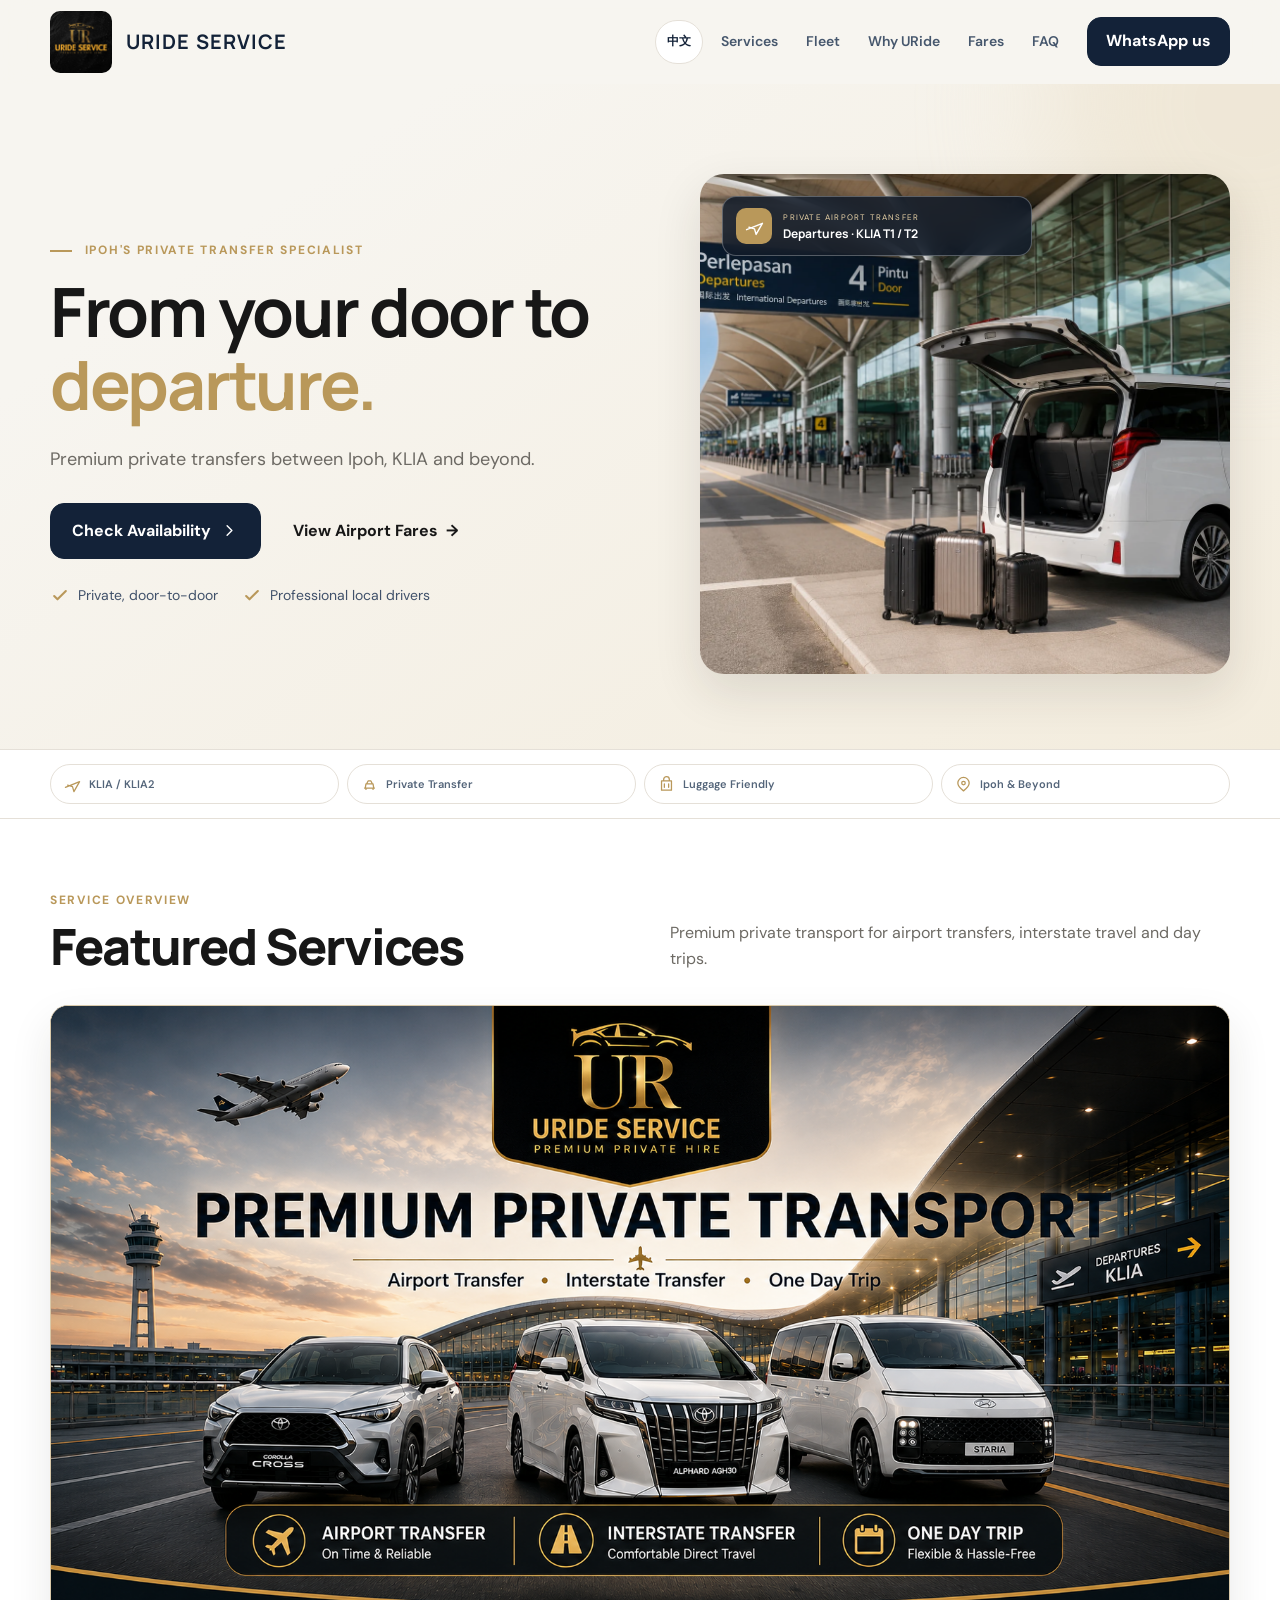
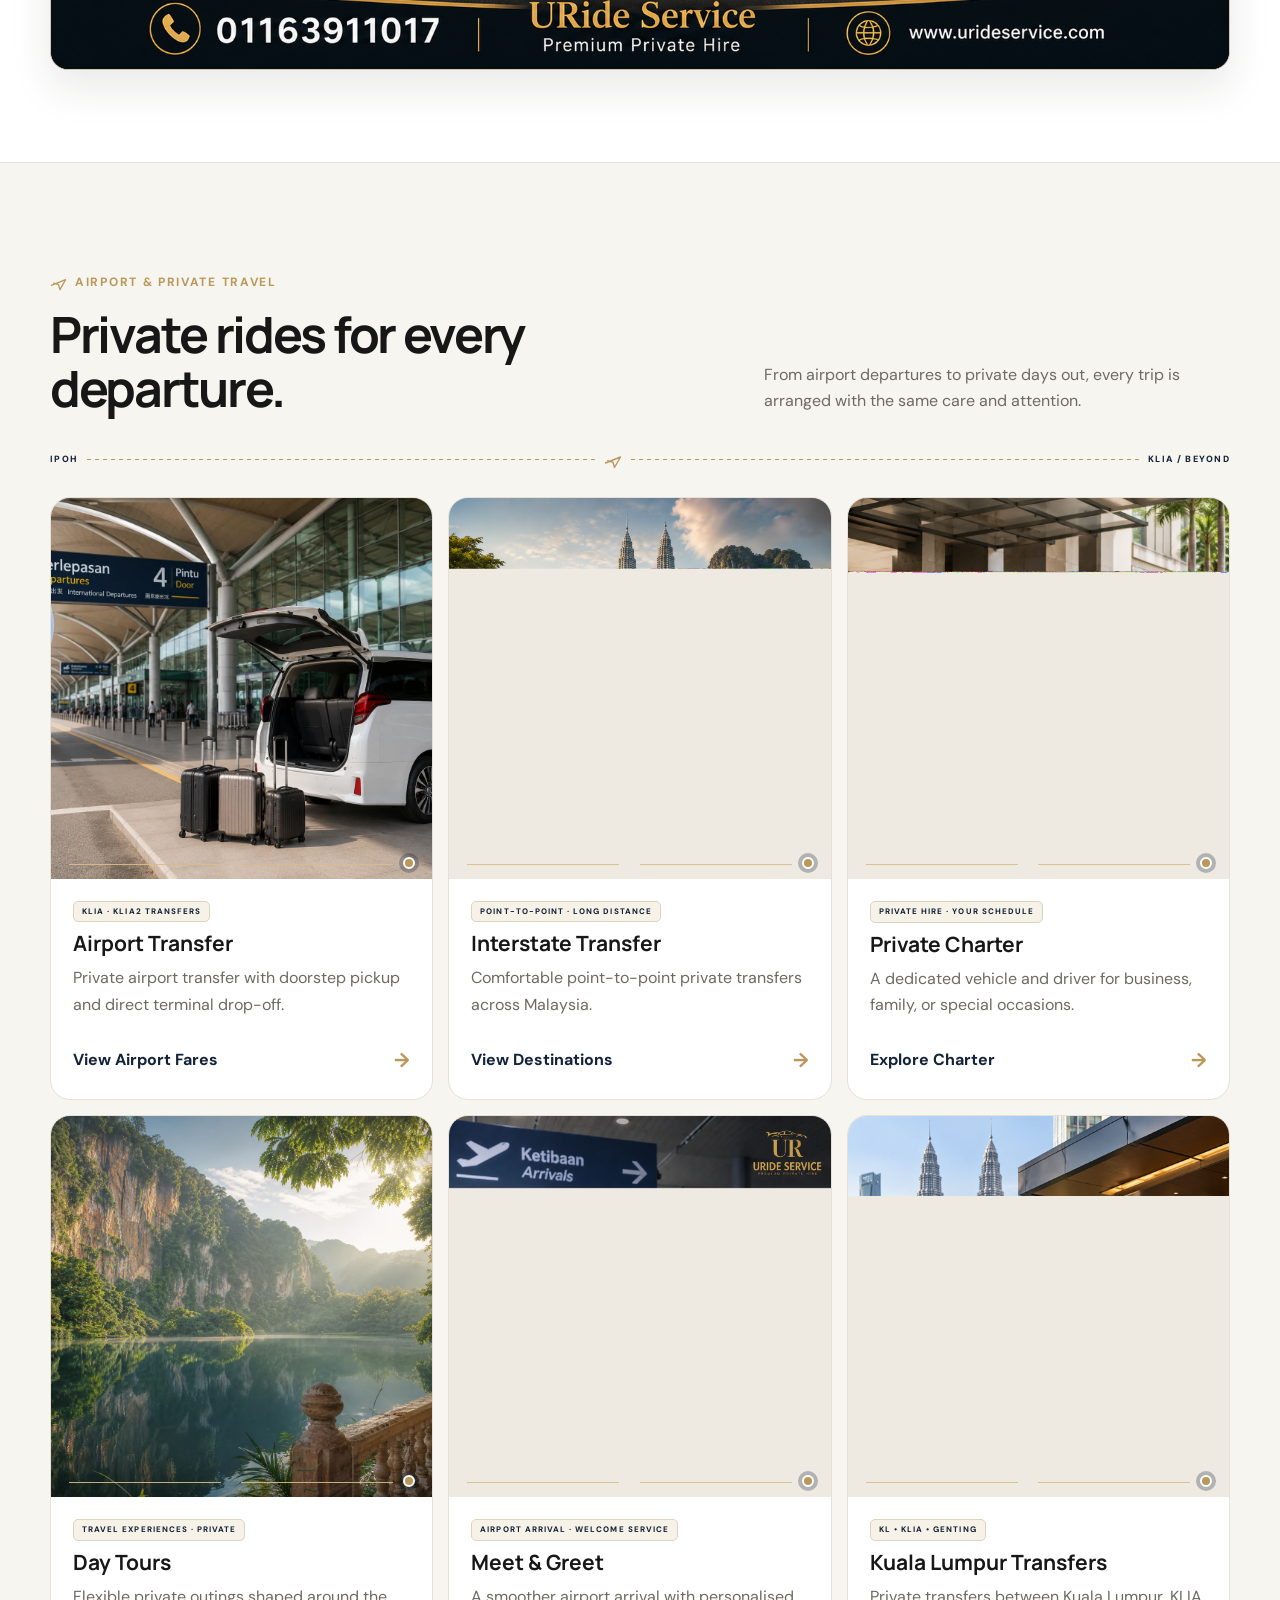
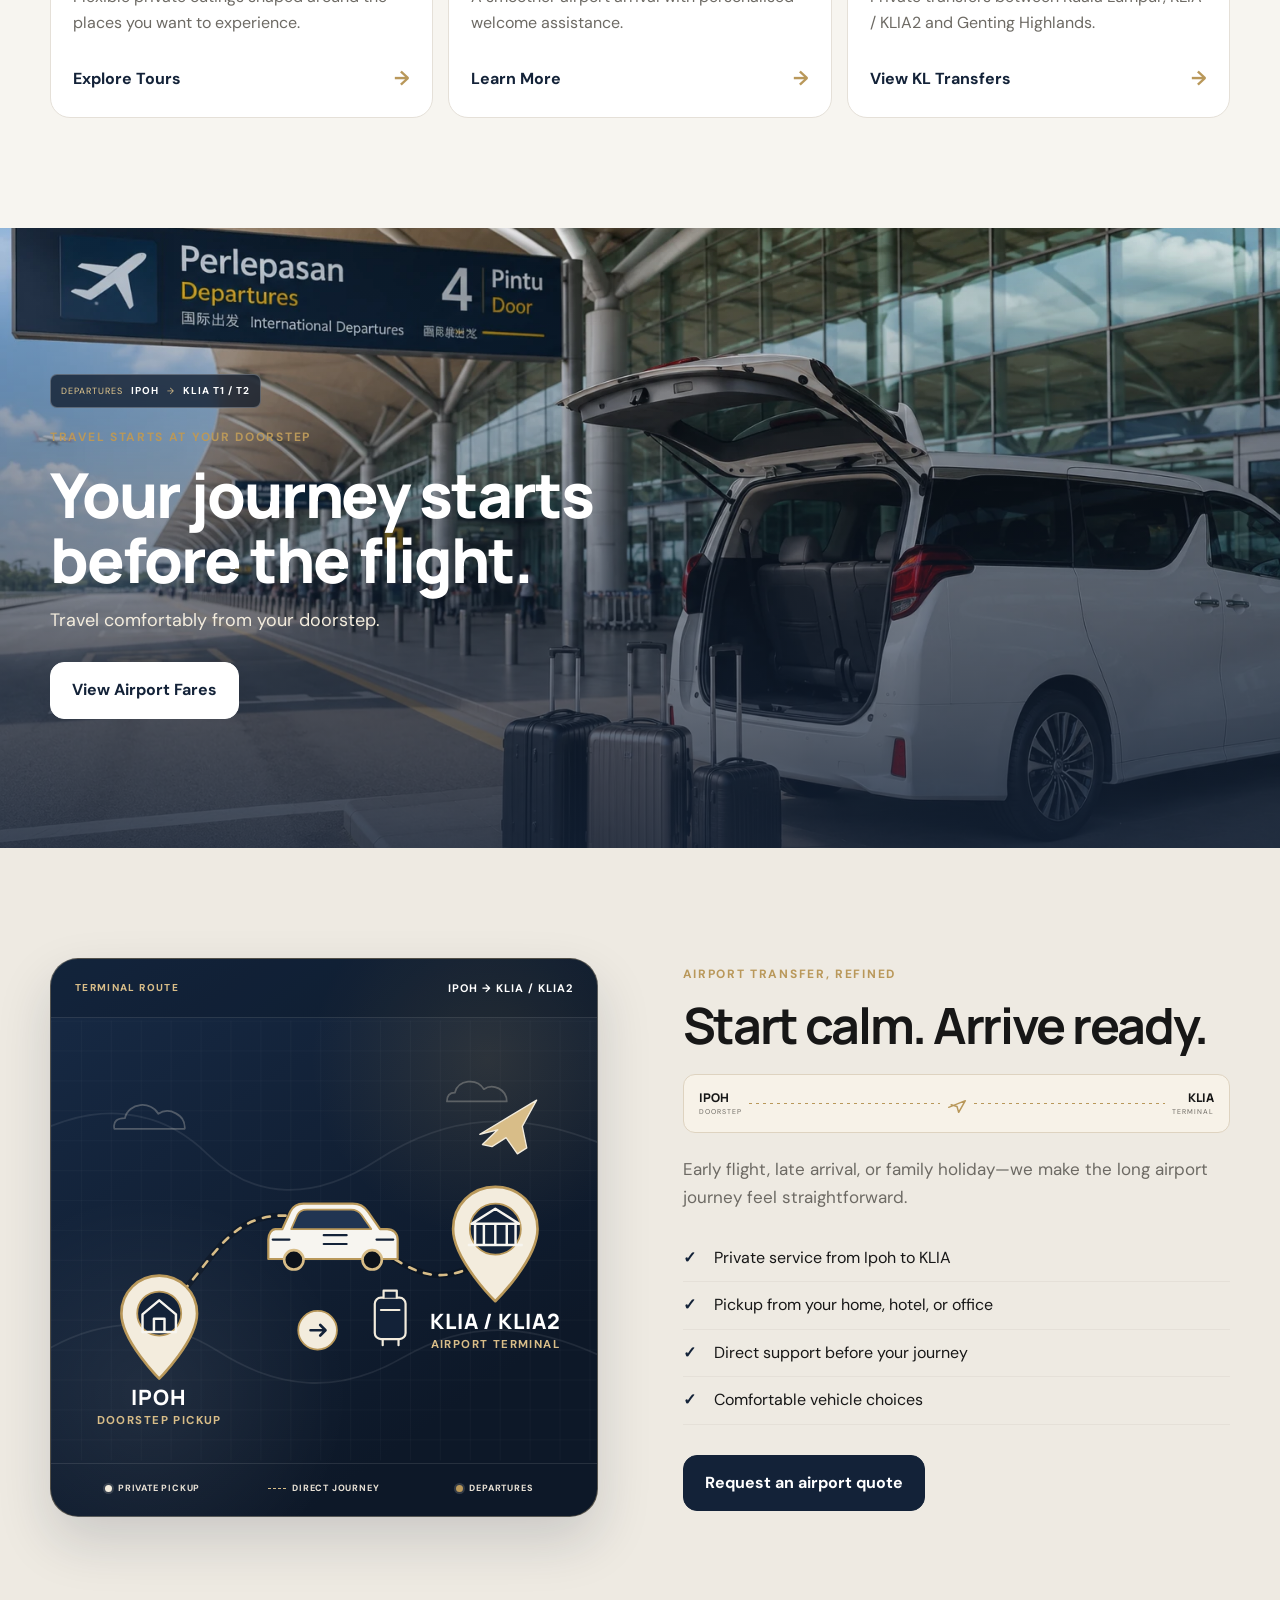
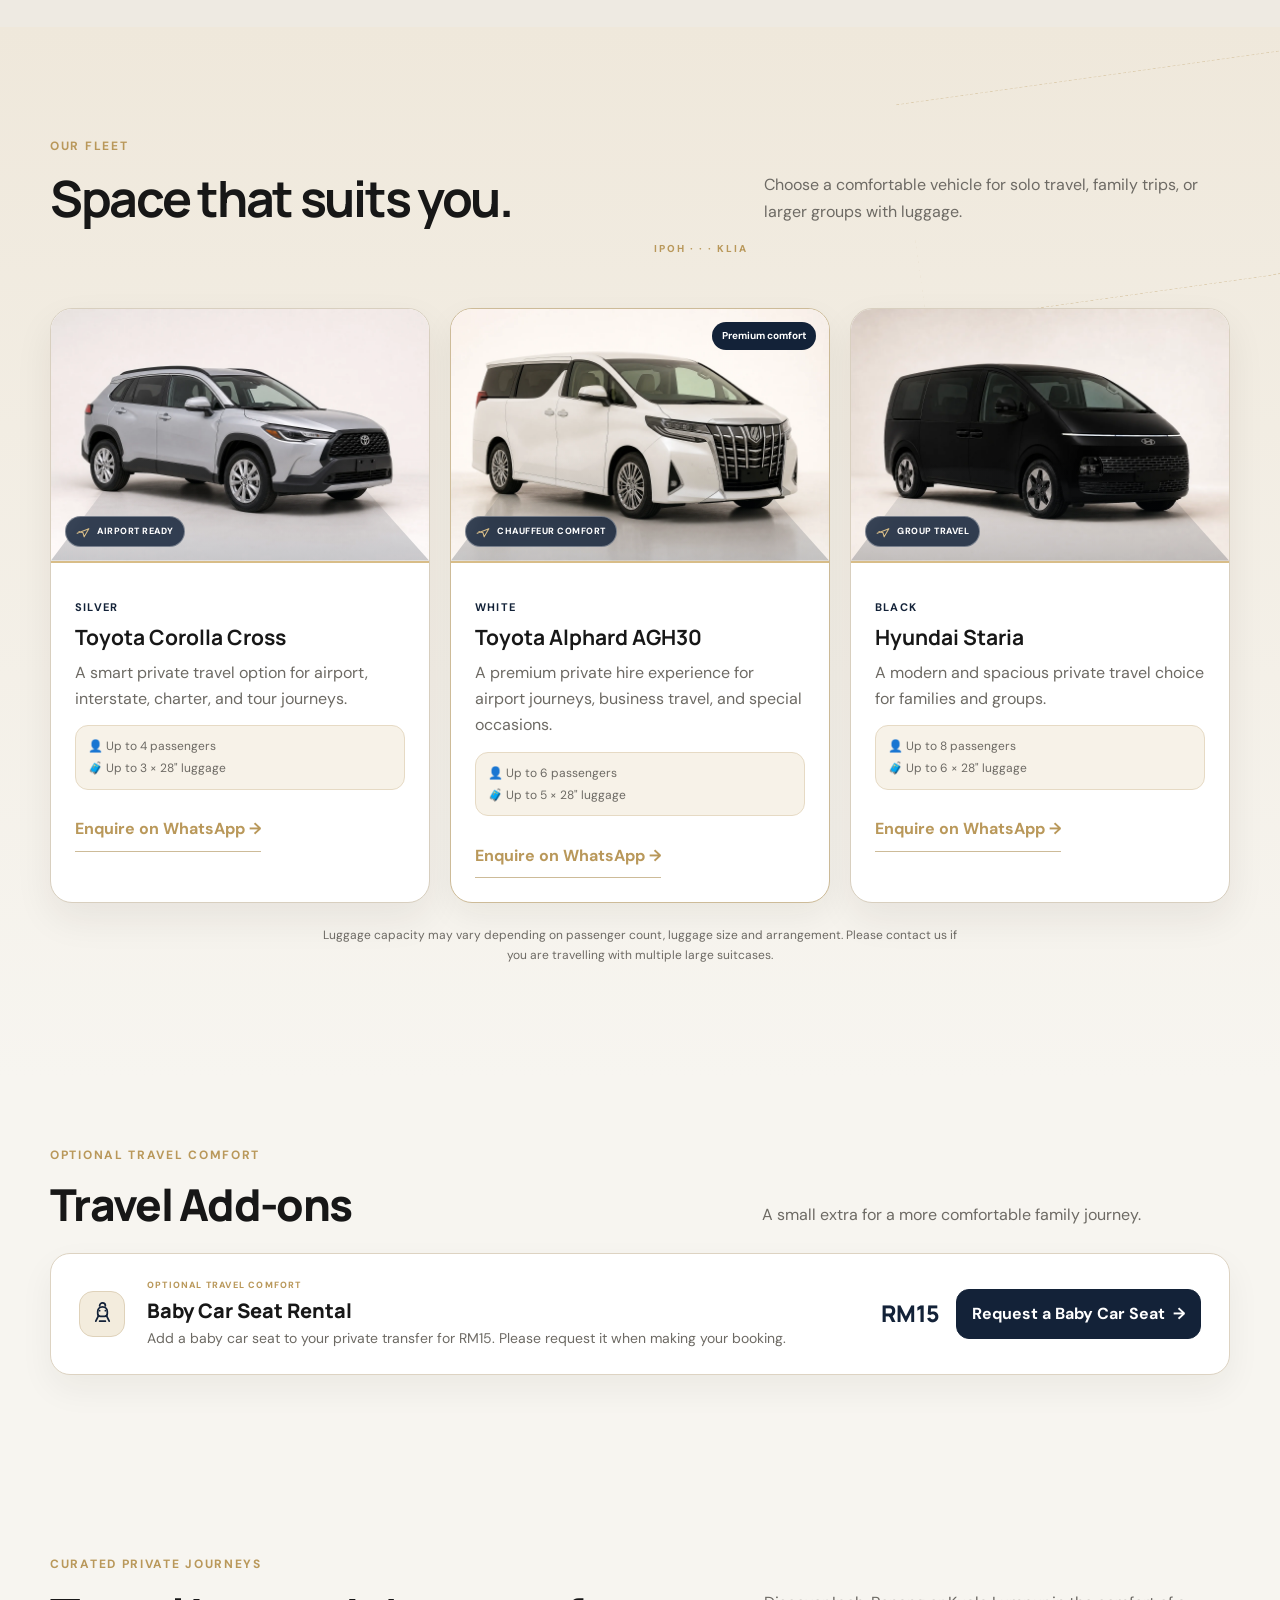
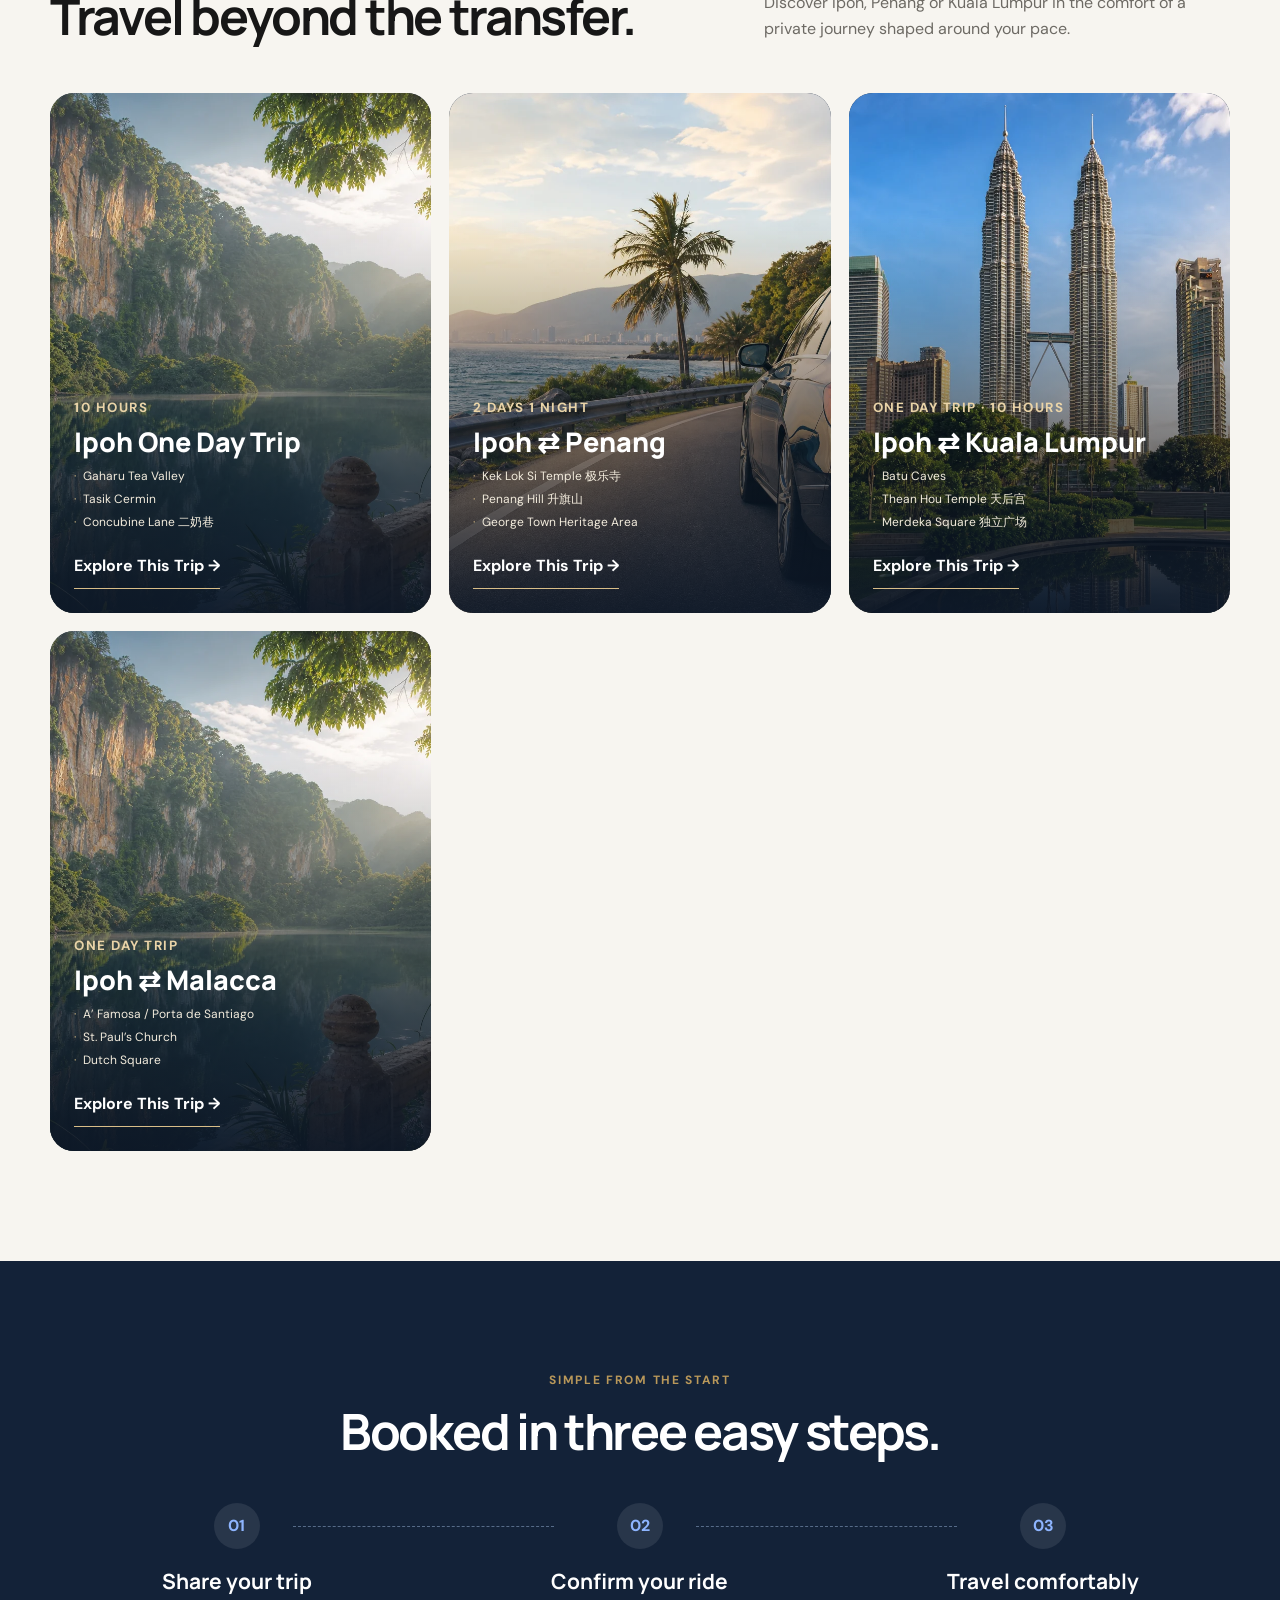
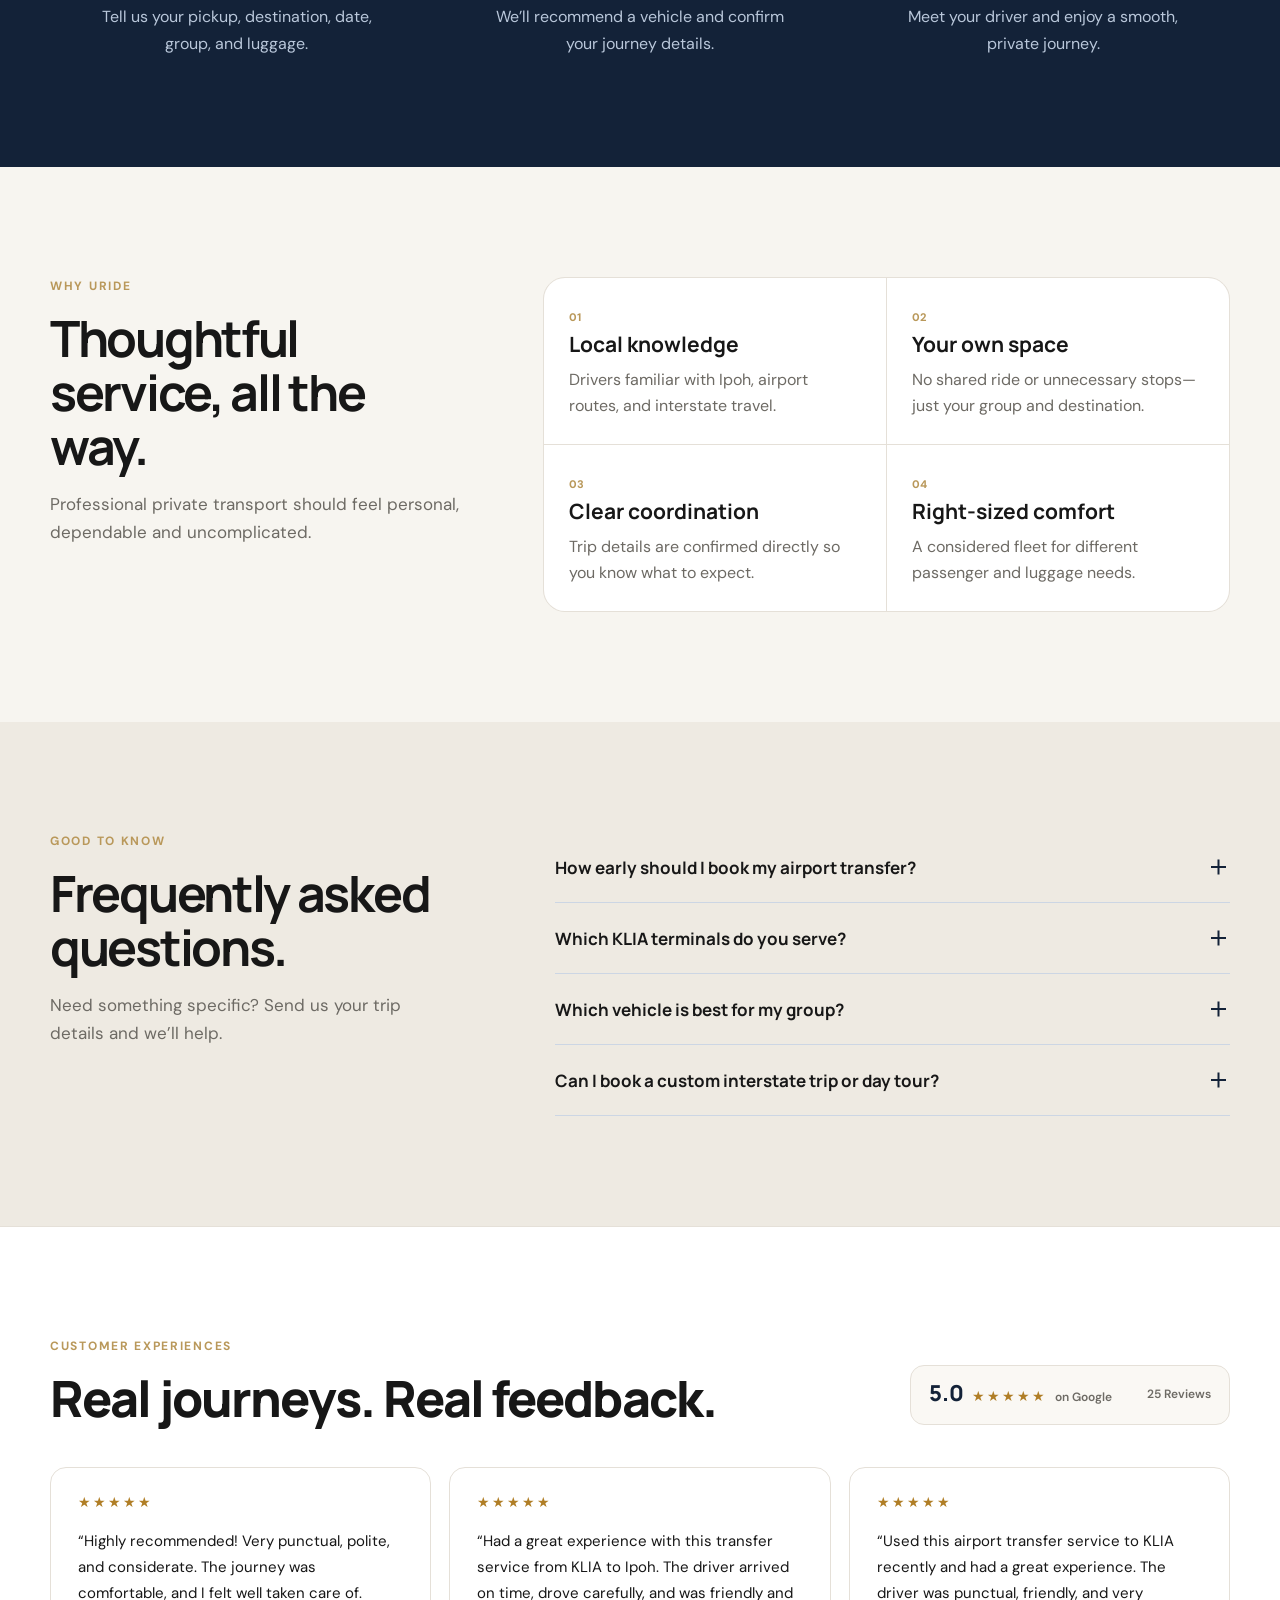
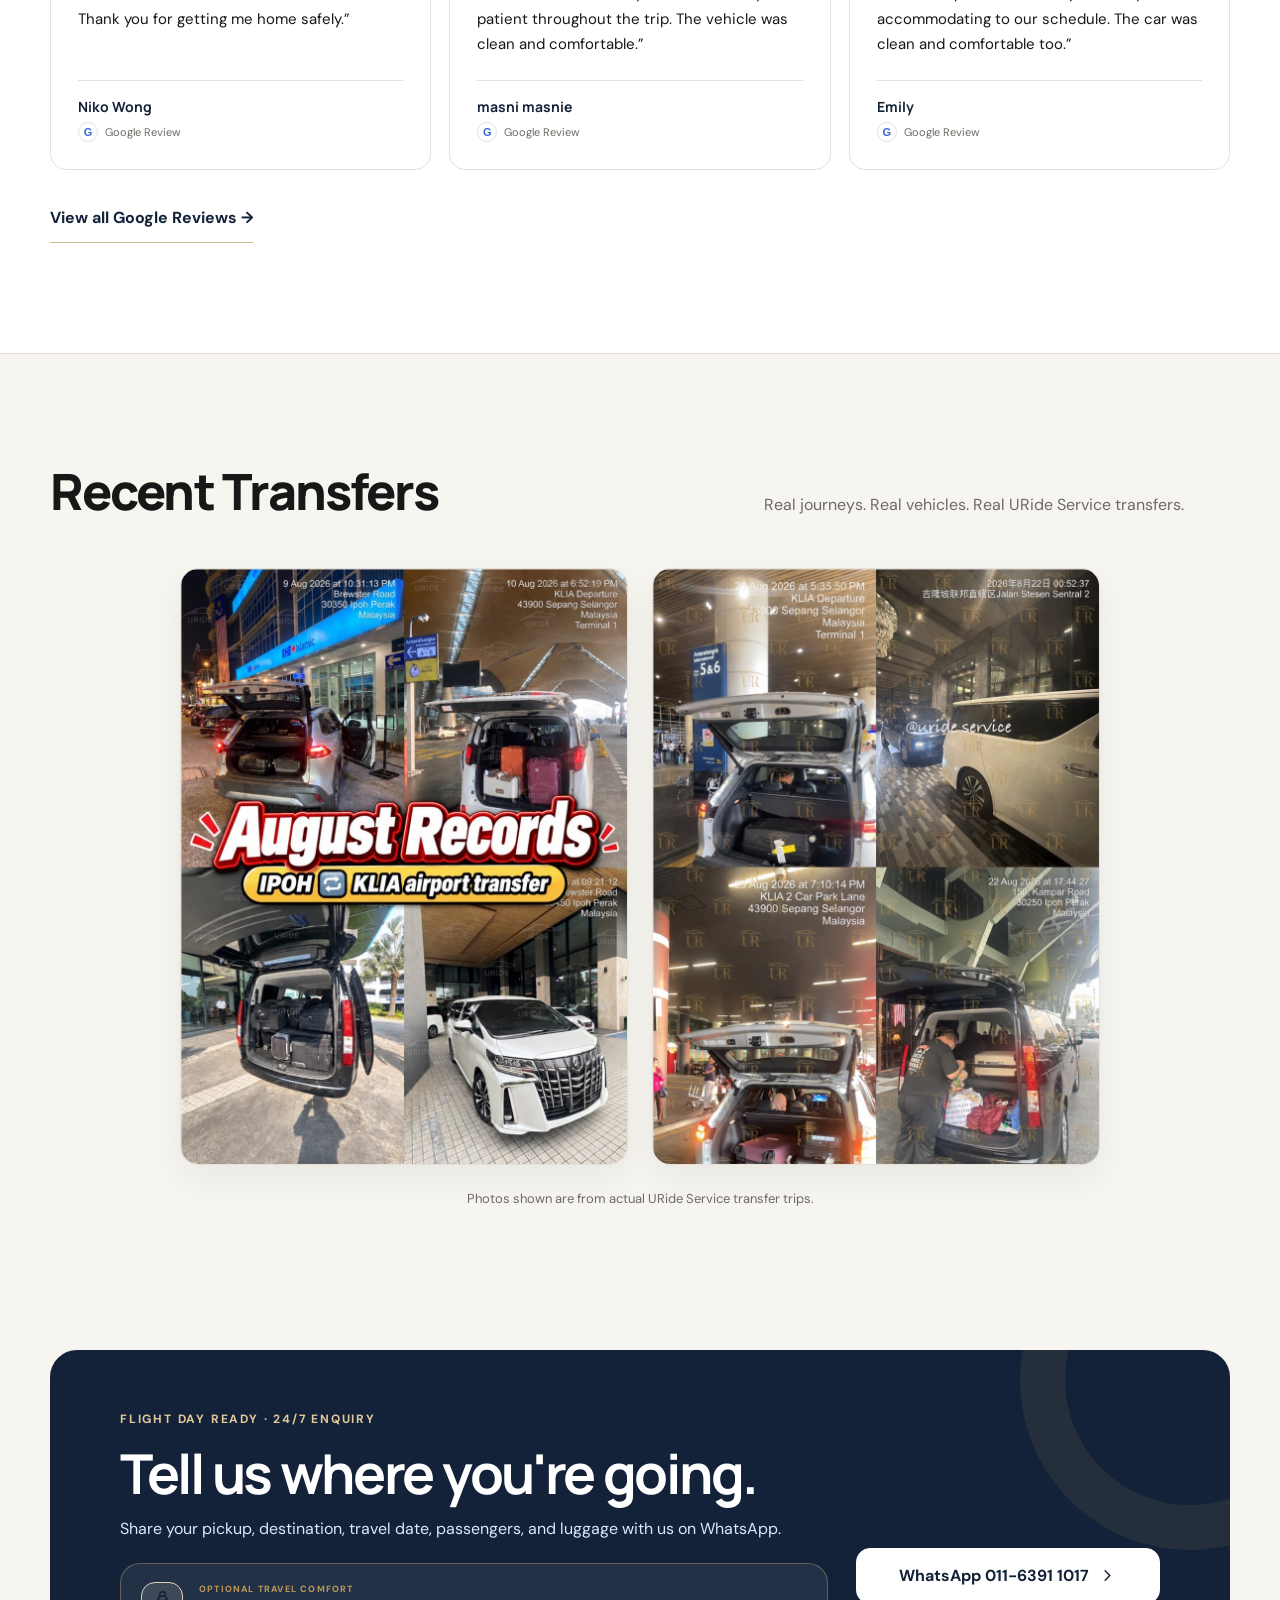
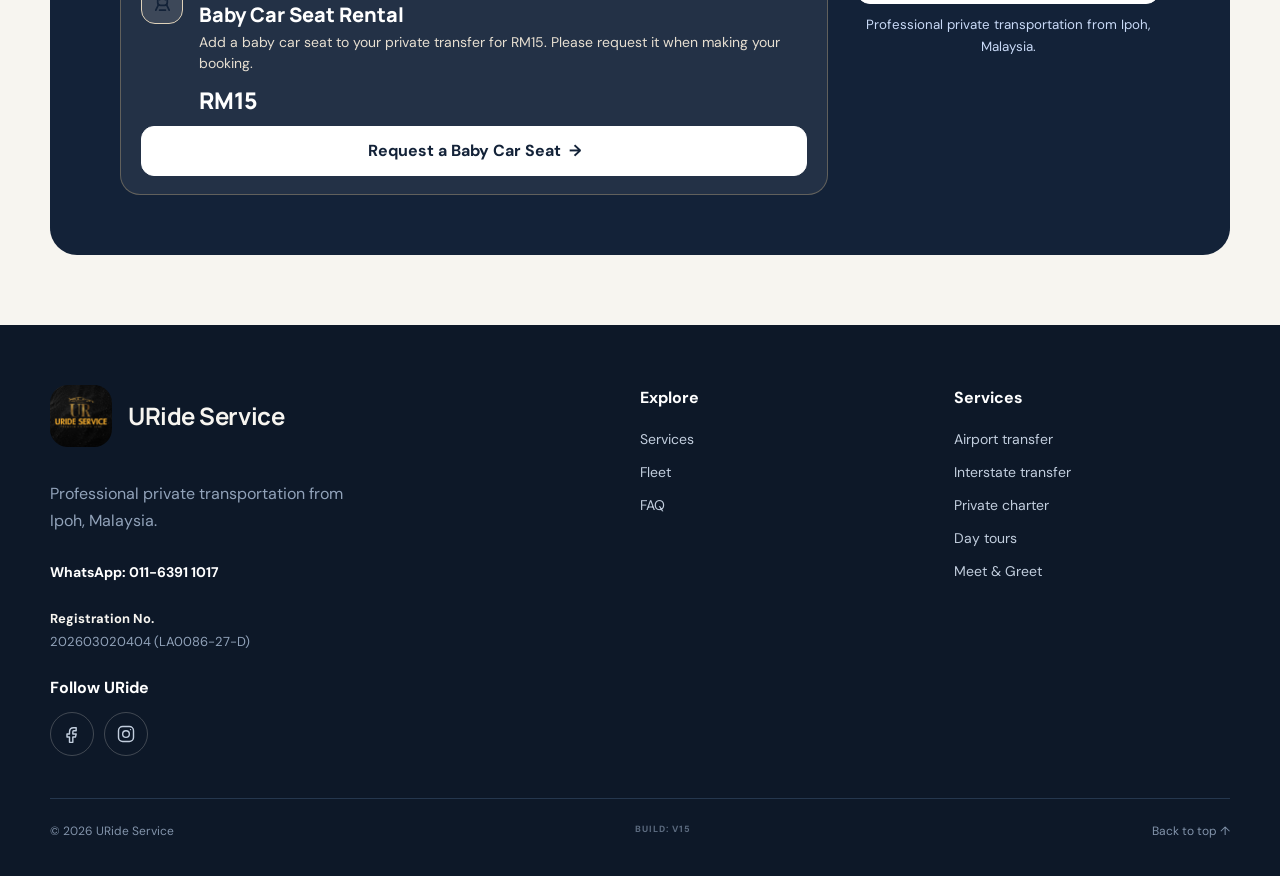
==== index.html @ 0d74de0f "Sync latest URide website to GitHub" ====
<!doctype html>
<html lang="en">
<head>
  <meta charset="utf-8">
  <meta name="viewport" content="width=device-width, initial-scale=1">
  <meta name="theme-color" content="#ffffff">
  <meta name="description" content="Premium private airport transfers, charter services and day tours from Ipoh to KLIA and across Malaysia.">
  <title>URide Service | Ipoh to KLIA Airport Transfer</title>
  <link rel="preconnect" href="https://fonts.googleapis.com">
  <link rel="preconnect" href="https://fonts.gstatic.com" crossorigin>
  <link href="https://fonts.googleapis.com/css2?family=DM+Sans:wght@400;500;600;700&family=Manrope:wght@600;700;800&display=swap" rel="stylesheet">
  <link rel="stylesheet" href="styles.css">
  <script defer src="data.js"></script>
  <script defer src="i18n.js"></script>
  <script defer src="script.js"></script>
</head>
<body>
  <a class="skip-link" href="#main">Skip to content</a>
  <header class="site-header" data-header>
    <div class="container nav-wrap">
      <a class="brand" href="#top" aria-label="URide Service home"><img src="public/images/uride-logo.png" alt="URide Service — Premium Private Hire" width="500" height="500"></a>
      <button class="menu-button" type="button" aria-label="Open menu" aria-expanded="false" aria-controls="site-menu" data-menu-button>
        <svg viewBox="0 0 24 24" aria-hidden="true"><path d="M4 7h16M4 12h16M4 17h16"/></svg>
      </button>
      <nav class="site-nav" id="site-menu" aria-label="Main navigation" data-menu>
        <a href="#services">Services</a><a href="#fleet">Fleet</a><a href="#why-us">Why URide</a><a href="services/airport-transfer/">Fares</a><a href="#faq">FAQ</a>
        <a class="button button-small whatsapp-link" href="https://wa.me/601163911017" target="_blank" rel="noopener">WhatsApp us</a>
      </nav>
    </div>
  </header>

  <main id="main">
    <section class="hero" id="top">
      <div class="container hero-grid">
        <div class="hero-copy">
          <p class="eyebrow"><span></span> Ipoh's private transfer specialist</p>
          <h1>From your door to <em>departure.</em></h1>
          <p class="hero-lead">Premium private transfers between Ipoh, KLIA and beyond.</p>
          <div class="hero-actions">
            <a class="button whatsapp-link" href="https://wa.me/601163911017?text=Hello%20URide%20Service%2C%20I%20would%20like%20to%20check%20availability." target="_blank" rel="noopener">Check Availability <svg viewBox="0 0 24 24" aria-hidden="true"><path d="m9 18 6-6-6-6"/></svg></a>
            <a class="text-link" href="services/airport-transfer/">View Airport Fares <span aria-hidden="true">→</span></a>
          </div>
          <ul class="hero-notes" aria-label="Service highlights">
            <li><svg viewBox="0 0 24 24"><path d="m5 12 4 4L19 6"/></svg> Private, door-to-door</li>
            <li><svg viewBox="0 0 24 24"><path d="m5 12 4 4L19 6"/></svg> Professional local drivers</li>
          </ul>
        </div>
        <div class="hero-visual hero-photo" aria-label="Premium private transfer journey from Ipoh to KLIA">
          <img class="hero-photo-image" src="public/images/uride-airport-transfer-supplied.webp" alt="White private transfer vehicle with luggage at an airport departures terminal" width="1536" height="1024">
          <div class="hero-departure-board"><span class="departure-plane"><svg viewBox="0 0 24 24" aria-hidden="true"><path d="m2 16 20-8-8 14-2-7-7-2 3Z"/></svg></span><span><small>PRIVATE AIRPORT TRANSFER</small><b>Departures · KLIA T1 / T2</b></span></div>
          <div class="route-card">
            <div class="route-top"><span>YOUR MOST-BOOKED ROUTE</span><span class="live-dot">Available</span></div>
            <div class="route-line">
              <div><b>Ipoh</b><small>Doorstep pickup</small></div>
              <div class="route-track"><i></i><svg viewBox="0 0 24 24"><path d="M5 12h14m-5-5 5 5-5 5"/></svg><i></i></div>
              <div class="align-right"><b>KLIA</b><small>Terminal drop-off</small></div>
            </div>
            <div class="route-meta"><span><b>Private</b> ride</span><span><b>Direct</b> journey</span><span><b>24/7</b> booking</span></div>
          </div>
          <svg class="hero-car" viewBox="0 0 760 310" role="img" aria-label="Modern premium vehicle illustration">
            <defs><linearGradient id="carPaint" x1="0" x2="1"><stop stop-color="#dfe6ef"/><stop offset=".45" stop-color="#fff"/><stop offset="1" stop-color="#b9c6d7"/></linearGradient><linearGradient id="glass" x1="0" x2="1"><stop stop-color="#10233f"/><stop offset="1" stop-color="#406283"/></linearGradient></defs>
            <ellipse cx="390" cy="262" rx="320" ry="25" fill="#10233f" opacity=".12"/>
            <path d="M87 199c15-38 47-57 105-65l87-12 79-73c18-15 40-24 65-24h95c33 0 59 11 84 38l61 68c34 6 55 22 64 51l8 32c3 15-8 29-23 29H99c-27 0-31-24-12-44Z" fill="url(#carPaint)" stroke="#8ea0b6" stroke-width="3"/>
            <path d="m301 119 72-65c11-10 25-15 41-15h33v79H301Zm165-80h50c24 0 44 9 62 29l44 50H466V39Z" fill="url(#glass)"/>
            <path d="M463 39v163M274 123l26 79m327-74 26 6" fill="none" stroke="#8ea0b6" stroke-width="3"/>
            <path d="M88 200h87m453 0h47" fill="none" stroke="#b9985a" stroke-width="8"/>
            <circle cx="217" cy="229" r="49" fill="#15243a"/><circle cx="217" cy="229" r="25" fill="#cbd5e1"/><circle cx="578" cy="229" r="49" fill="#15243a"/><circle cx="578" cy="229" r="25" fill="#cbd5e1"/>
          </svg>
          <div class="floating-chip"><span class="chip-icon"><svg viewBox="0 0 24 24"><path d="M20 10c0 5-8 11-8 11s-8-6-8-11a8 8 0 1 1 16 0Z"/><circle cx="12" cy="10" r="2.5"/></svg></span><span><small>Door-to-door</small><b>Travel made simple</b></span></div>
        </div>
      </div>
    </section>

    <section class="trust-bar travel-strip" aria-label="URide travel services"><div class="container trust-grid"><span><svg viewBox="0 0 24 24" aria-hidden="true"><path d="m2 16 20-8-8 14-2-7-7-2 3Z"/></svg>KLIA / KLIA2</span><span><svg viewBox="0 0 24 24" aria-hidden="true"><path d="M5 17h14M6 17l1-6h10l1 6M8 11l2-4h4l2 4M7 17v2m10-2v2"/></svg>Private Transfer</span><span><svg viewBox="0 0 24 24" aria-hidden="true"><path d="M8 7V5a4 4 0 0 1 8 0v2M5 7h14v13H5zM9 11v5m6-5v5"/></svg>Luggage Friendly</span><span><svg viewBox="0 0 24 24" aria-hidden="true"><path d="M20 10c0 5-8 11-8 11S4 15 4 10a8 8 0 1 1 16 0Z"/><circle cx="12" cy="10" r="2.5"/></svg>Ipoh &amp; Beyond</span></div></section>

    <section class="featured-services-section" aria-labelledby="featured-services-title"><div class="container"><div class="featured-services-heading"><div><p class="eyebrow">Service overview</p><h2 id="featured-services-title">Featured Services</h2></div><p>Premium private transport for airport transfers, interstate travel and day trips.</p></div><div class="featured-services-poster"><img data-featured-services-poster data-src-en="public/images/featured-services-en.png" data-src-zh="public/images/featured-services-zh.png" width="1672" height="941" decoding="async"></div></div></section>

    <section class="section" id="services">
      <div class="container">
        <div class="section-heading"><div><p class="eyebrow airport-label"><svg viewBox="0 0 24 24" aria-hidden="true"><path d="m2 16 20-8-8 14-2-7-7-2 3Z"/></svg>Airport &amp; private travel</p><h2>Private rides for every departure.</h2></div><p>From airport departures to private days out, every trip is arranged with the same care and attention.</p></div>
        <div class="section-flight-line" aria-label="Journey from Ipoh to KLIA or beyond"><span>IPOH</span><i></i><svg viewBox="0 0 24 24" aria-hidden="true"><path d="m2 16 20-8-8 14-2-7-7-2 3Z"/></svg><i></i><span>KLIA / BEYOND</span></div>
        <div class="services-grid services-grid-photographic">
          <a class="service-card service-card-photo" href="services/airport-transfer/"><span class="service-card-image"><img src="public/images/services/airport-transfer.webp" alt="White private transfer vehicle with luggage at an airport departures terminal" width="1536" height="1024" loading="lazy"></span><span class="service-card-body"><span class="terminal-micro-label">KLIA · KLIA2 TRANSFERS</span><strong>Airport Transfer</strong><span class="service-description">Private airport transfer with doorstep pickup and direct terminal drop-off.</span><span class="service-cta">View Airport Fares <b>→</b></span></span></a>
          <a class="service-card service-card-photo" href="services/interstate-transfer/"><span class="service-card-image"><img src="public/images/services/interstate-transfer.png" alt="Black Toyota Alphard for private interstate transfers across Malaysia" width="1254" height="1254" loading="lazy"></span><span class="service-card-body"><span class="terminal-micro-label">POINT-TO-POINT · LONG DISTANCE</span><strong>Interstate Transfer</strong><span class="service-description">Comfortable point-to-point private transfers across Malaysia.</span><span class="service-cta">View Destinations <b>→</b></span></span></a>
          <a class="service-card service-card-photo" href="services/private-charter/"><span class="service-card-image"><img src="public/images/services/private-charter.png" alt="Driver loading luggage into a white Toyota Alphard for private charter" width="1254" height="1254" loading="lazy"></span><span class="service-card-body"><span class="terminal-micro-label">PRIVATE HIRE · YOUR SCHEDULE</span><strong>Private Charter</strong><span class="service-description">A dedicated vehicle and driver for business, family, or special occasions.</span><span class="service-cta">Explore Charter <b>→</b></span></span></a>
          <a class="service-card service-card-photo" href="services/day-tours/"><span class="service-card-image"><img src="public/images/services/day-tours.webp" alt="Tasik Cermin limestone scenery for a private Ipoh day tour" width="1536" height="1024" loading="lazy"></span><span class="service-card-body"><span class="terminal-micro-label">TRAVEL EXPERIENCES · PRIVATE</span><strong>Day Tours</strong><span class="service-description">Flexible private outings shaped around the places you want to experience.</span><span class="service-cta">Explore Tours <b>→</b></span></span></a>
          <a class="service-card service-card-photo" href="services/meet-and-greet/"><span class="service-card-image service-card-image-meet"><img src="public/images/services/meet-and-greet.png" alt="URide Service staff welcoming travellers at airport arrivals" width="1254" height="1254" loading="lazy"></span><span class="service-card-body"><span class="terminal-micro-label">AIRPORT ARRIVAL · WELCOME SERVICE</span><strong>Meet &amp; Greet</strong><span class="service-description">A smoother airport arrival with personalised welcome assistance.</span><span class="service-cta">Learn More <b>→</b></span></span></a>
          <a class="service-card service-card-photo" href="services/kuala-lumpur-transfer/"><span class="service-card-image service-card-image-kl"><img src="public/images/services/kuala-lumpur-transfer.png" alt="Premium Kuala Lumpur private transfer service with Toyota Alphard" width="1122" height="1402" loading="lazy"></span><span class="service-card-body"><span class="terminal-micro-label">KL • KLIA • GENTING</span><strong>Kuala Lumpur Transfers</strong><span class="service-description">Private transfers between Kuala Lumpur, KLIA / KLIA2 and Genting Highlands.</span><span class="service-cta">View KL Transfers <b>→</b></span></span></a>
        </div>
      </div>
    </section>

    <section class="journey-banner"><img src="public/images/uride-airport-transfer-supplied.webp" alt="White private transfer vehicle and luggage at an airport departures terminal" width="1536" height="1024" loading="lazy"><div class="journey-banner-shade"></div><div class="container journey-banner-copy"><div class="terminal-sign-row"><span>DEPARTURES</span><b>IPOH</b><i>→</i><b>KLIA T1 / T2</b></div><p class="eyebrow">Travel starts at your doorstep</p><h2>Your journey starts before the flight.</h2><p>Travel comfortably from your doorstep.</p><a class="button button-light" href="services/airport-transfer/">View Airport Fares</a></div></section>

    <section class="section route-section" id="airport-journey">
      <div class="container route-feature">
        <figure class="route-illustration">
          <div class="route-board-heading"><span>TERMINAL ROUTE</span><b>IPOH → KLIA / KLIA2</b></div>
          <svg class="route-map-art" viewBox="0 0 620 500" role="img" aria-labelledby="route-map-title route-map-desc">
            <title id="route-map-title">Private transfer route from Ipoh to KLIA and KLIA2</title>
            <desc id="route-map-desc">A car travels from an Ipoh doorstep pickup along a dotted route to the KLIA airport terminal, with luggage and an airplane near the destination.</desc>
            <defs><pattern id="travel-grid" width="34" height="34" patternUnits="userSpaceOnUse"><path d="M34 0H0V34"/></pattern></defs>
            <rect class="route-grid" width="620" height="500" fill="url(#travel-grid)"/>
            <path class="map-contour" d="M-40 140c90-54 165-40 218 12s120 54 194 6 157-62 267-12M-35 394c82-60 157-61 225-18s136 50 210 7 147-44 253 12"/>
            <g class="route-clouds"><path d="M84 111c4-18 30-20 38-5 12-8 31 1 30 17H72c-2-9 4-12 12-12Z"/><path d="M459 82c4-15 25-17 33-4 10-7 26 0 26 14h-68c0-7 4-10 9-10Z"/></g>
            <path class="journey-path-shadow" d="M124 333C188 280 197 205 293 225s118 101 203 45"/>
            <path class="journey-path" d="M124 333C188 280 197 205 293 225s118 101 203 45"/>
            <g class="pickup-point" transform="translate(75 286)"><path class="location-pin" d="M48 4c-24 0-43 19-43 43 0 31 43 74 43 74s43-43 43-74C91 23 72 4 48 4Z"/><circle cx="48" cy="47" r="25"/><path class="home-icon" d="m29 48 19-16 19 16v20H29V48Zm13 20V53h12v15"/><text x="48" y="151" text-anchor="middle">IPOH</text><text class="point-caption" x="48" y="172" text-anchor="middle">DOORSTEP PICKUP</text></g>
            <g class="route-car" transform="translate(247 196)"><path class="car-body" d="M8 41h8l9-20c3-6 8-9 15-9h56c7 0 13 3 17 9l14 20h8c7 0 12 5 12 12v22H0V53c0-7 4-12 8-12Z"/><path class="car-window" d="m33 25-7 16h91l-11-16c-3-4-7-6-12-6H44c-5 0-9 2-11 6Z"/><path d="M5 53h19m99 0h19"/><circle class="car-wheel" cx="29" cy="76" r="11"/><circle class="car-wheel" cx="118" cy="76" r="11"/><path class="car-detail" d="M63 48h26m-26 10h26"/></g>
            <g class="luggage-icon" transform="translate(365 302)"><rect x="3" y="13" width="35" height="47" rx="7"/><path d="M13 13V5h15v8M12 61v6m18-6v6M10 27h21"/></g>
            <g class="airport-point" transform="translate(450 185)"><path class="location-pin" d="M55 4c-27 0-48 21-48 48 0 35 48 82 48 82s48-47 48-82C103 25 82 4 55 4Z"/><circle cx="55" cy="52" r="29"/><path class="terminal-icon" d="M32 69V46h46v23M28 46h54L55 29 28 46Zm14 1v22m13-22v22m13-22v22M25 70h60"/><text x="55" y="166" text-anchor="middle">KLIA / KLIA2</text><text class="point-caption" x="55" y="187" text-anchor="middle">AIRPORT TERMINAL</text></g>
            <g class="route-plane" transform="translate(477 104) rotate(-14)"><path d="m4 27 72-22-23 25-1 25-12 4-8-21-18 6-10-5 21-12L4 27Z"/></g>
            <g class="direction-cue" transform="translate(303 352)"><circle cx="0" cy="0" r="22"/><path d="M-8 0H8m-5-6 6 6-6 6"/></g>
          </svg>
          <figcaption><span><i class="legend-dot pickup"></i>PRIVATE PICKUP</span><span><i class="legend-line"></i>DIRECT JOURNEY</span><span><i class="legend-dot terminal"></i>DEPARTURES</span></figcaption>
        </figure>
        <div class="route-content"><p class="eyebrow">Airport transfer, refined</p><h2>Start calm. Arrive ready.</h2><div class="premium-flight-track" aria-label="Ipoh to KLIA terminal route"><span><b>IPOH</b><small>DOORSTEP</small></span><i></i><svg viewBox="0 0 24 24" aria-hidden="true"><path d="m2 16 20-8-8 14-2-7-7-2 3Z"/></svg><i></i><span class="align-right"><b>KLIA</b><small>TERMINAL</small></span></div><p>Early flight, late arrival, or family holiday—we make the long airport journey feel straightforward.</p><ul class="check-list"><li>Private service from Ipoh to KLIA</li><li>Pickup from your home, hotel, or office</li><li>Direct support before your journey</li><li>Comfortable vehicle choices</li></ul><a class="button whatsapp-link" href="https://wa.me/601163911017?text=Hello%20URide%20Service%2C%20I%20would%20like%20an%20Ipoh%20to%20KLIA%20quotation." target="_blank" rel="noopener">Request an airport quote</a></div>
      </div>
    </section>

    <section class="section fleet-section" id="fleet">
      <div class="container"><div class="section-heading"><div><p class="eyebrow">Our fleet</p><h2>Space that suits you.</h2></div><p>Choose a comfortable vehicle for solo travel, family trips, or larger groups with luggage.</p></div>
        <div class="fleet-grid">
          <article class="vehicle-card"><div class="vehicle-art"><img src="public/images/toyota-corolla-cross-silver.webp" alt="Silver Toyota Corolla Cross" width="1536" height="1024" loading="lazy"><span class="vehicle-journey-badge"><svg viewBox="0 0 24 24" aria-hidden="true"><path d="m2 16 20-8-8 14-2-7-7-2 3Z"/></svg>Airport ready</span></div><div class="vehicle-body"><p class="card-tag">Silver</p><h3>Toyota Corolla Cross</h3><p>A smart private travel option for airport, interstate, charter, and tour journeys.</p><div class="capacity-list" data-capacity-index="0"></div><a class="vehicle-link whatsapp-link" href="https://wa.me/601163911017?text=Hello%20URide%20Service%2C%20I%20would%20like%20to%20enquire%20about%20the%20Toyota%20Corolla%20Cross." target="_blank" rel="noopener">Enquire on WhatsApp →</a></div></article>
          <article class="vehicle-card recommended"><div class="vehicle-badge">Premium comfort</div><div class="vehicle-art"><img src="public/images/toyota-alphard-agh30-white-2021.webp" alt="White Toyota Alphard AGH30" width="1536" height="1024" loading="lazy"><span class="vehicle-journey-badge"><svg viewBox="0 0 24 24" aria-hidden="true"><path d="m2 16 20-8-8 14-2-7-7-2 3Z"/></svg>Chauffeur comfort</span></div><div class="vehicle-body"><p class="card-tag">White</p><h3>Toyota Alphard AGH30</h3><p>A premium private hire experience for airport journeys, business travel, and special occasions.</p><div class="capacity-list" data-capacity-index="1"></div><a class="vehicle-link whatsapp-link" href="https://wa.me/601163911017?text=Hello%20URide%20Service%2C%20I%20would%20like%20to%20enquire%20about%20the%20Toyota%20Alphard%20AGH30." target="_blank" rel="noopener">Enquire on WhatsApp →</a></div></article>
          <article class="vehicle-card"><div class="vehicle-art"><img src="public/images/hyundai-staria-black-2025.webp" alt="Black Hyundai Staria" width="1536" height="1024" loading="lazy"><span class="vehicle-journey-badge"><svg viewBox="0 0 24 24" aria-hidden="true"><path d="m2 16 20-8-8 14-2-7-7-2 3Z"/></svg>Group travel</span></div><div class="vehicle-body"><p class="card-tag">Black</p><h3>Hyundai Staria</h3><p>A modern and spacious private travel choice for families and groups.</p><div class="capacity-list" data-capacity-index="2"></div><a class="vehicle-link whatsapp-link" href="https://wa.me/601163911017?text=Hello%20URide%20Service%2C%20I%20would%20like%20to%20enquire%20about%20the%20Hyundai%20Staria." target="_blank" rel="noopener">Enquire on WhatsApp →</a></div></article>
        </div><p class="fleet-note">Luggage capacity may vary depending on passenger count, luggage size and arrangement. Please contact us if you are travelling with multiple large suitcases.</p>
      </div>
    </section>

    <section class="section travel-addons-section" id="travel-addons"><div class="container"><div class="travel-addons-heading"><div><p class="eyebrow">Optional travel comfort</p><h2>Travel Add-ons</h2></div><p>A small extra for a more comfortable family journey.</p></div><div data-travel-addons></div></div></section>

    <section class="section tours-preview-section" id="day-tours"><div class="container"><div class="section-heading"><div><p class="eyebrow">Curated private journeys</p><h2>Travel beyond the transfer.</h2></div><p>Discover Ipoh, Penang or Kuala Lumpur in the comfort of a private journey shaped around your pace.</p></div><div class="tour-preview-grid" data-tour-preview></div></div></section>

    <section class="section steps-section" id="why-us"><div class="container"><div class="center-heading"><p class="eyebrow">Simple from the start</p><h2>Booked in three easy steps.</h2></div><ol class="steps"><li><span>01</span><h3>Share your trip</h3><p>Tell us your pickup, destination, date, group, and luggage.</p></li><li><span>02</span><h3>Confirm your ride</h3><p>We’ll recommend a vehicle and confirm your journey details.</p></li><li><span>03</span><h3>Travel comfortably</h3><p>Meet your driver and enjoy a smooth, private journey.</p></li></ol></div></section>

    <section class="section why-section"><div class="container why-grid"><div><p class="eyebrow">Why URide</p><h2>Thoughtful service, all the way.</h2><p>Professional private transport should feel personal, dependable and uncomplicated.</p></div><div class="benefit-grid"><article><span>01</span><h3>Local knowledge</h3><p>Drivers familiar with Ipoh, airport routes, and interstate travel.</p></article><article><span>02</span><h3>Your own space</h3><p>No shared ride or unnecessary stops—just your group and destination.</p></article><article><span>03</span><h3>Clear coordination</h3><p>Trip details are confirmed directly so you know what to expect.</p></article><article><span>04</span><h3>Right-sized comfort</h3><p>A considered fleet for different passenger and luggage needs.</p></article></div></div></section>

    <section class="section faq-section" id="faq"><div class="container faq-grid"><div><p class="eyebrow">Good to know</p><h2>Frequently asked questions.</h2><p>Need something specific? Send us your trip details and we’ll help.</p></div><div class="accordion">
      <details><summary>How early should I book my airport transfer?<span></span></summary><p>Advance booking is recommended, especially for weekends, public holidays, and larger vehicles. Contact us with your travel date to check availability.</p></details>
      <details><summary>Which KLIA terminals do you serve?<span></span></summary><p>We arrange transfers for both KLIA Terminal 1 and Terminal 2. Include your flight details when requesting a quote.</p></details>
      <details><summary>Which vehicle is best for my group?<span></span></summary><p>Share your passenger count and approximate luggage. We’ll recommend the most suitable vehicle based on space and comfort.</p></details>
      <details><summary>Can I book a custom interstate trip or day tour?<span></span></summary><p>Yes. Tell us where you would like to go, your preferred schedule, and group size for a tailored quote.</p></details>
    </div></div></section>

    <section class="section customer-reviews-section" id="customer-reviews" aria-labelledby="customer-reviews-title">
      <div class="container">
        <div class="customer-reviews-heading">
          <div>
            <p class="eyebrow">CUSTOMER EXPERIENCES</p>
            <h2 id="customer-reviews-title">Real journeys. Real feedback.</h2>
          </div>
          <div class="reviews-trust-summary" aria-label="5.0 out of 5 stars on Google, based on 25 reviews">
            <div><strong>5.0</strong><span class="review-stars" role="img" aria-label="5 out of 5 stars">★★★★★</span><span>on Google</span></div>
            <small>25 Reviews</small>
          </div>
        </div>

        <div class="customer-reviews-grid">
          <article class="customer-review-card">
            <span class="review-stars" role="img" aria-label="5 out of 5 stars">★★★★★</span>
            <blockquote>“Highly recommended! Very punctual, polite, and considerate. The journey was comfortable, and I felt well taken care of. Thank you for getting me home safely.”</blockquote>
            <footer class="customer-review-source"><div><strong>Niko Wong</strong><span><i class="google-mark" aria-hidden="true">G</i>Google Review</span></div></footer>
          </article>

          <article class="customer-review-card">
            <span class="review-stars" role="img" aria-label="5 out of 5 stars">★★★★★</span>
            <blockquote>“Had a great experience with this transfer service from KLIA to Ipoh. The driver arrived on time, drove carefully, and was friendly and patient throughout the trip. The vehicle was clean and comfortable.”</blockquote>
            <footer class="customer-review-source"><div><strong>masni masnie</strong><span><i class="google-mark" aria-hidden="true">G</i>Google Review</span></div></footer>
          </article>

          <article class="customer-review-card">
            <span class="review-stars" role="img" aria-label="5 out of 5 stars">★★★★★</span>
            <blockquote>“Used this airport transfer service to KLIA recently and had a great experience. The driver was punctual, friendly, and very accommodating to our schedule. The car was clean and comfortable too.”</blockquote>
            <footer class="customer-review-source"><div><strong>Emily</strong><span><i class="google-mark" aria-hidden="true">G</i>Google Review</span></div></footer>
          </article>
        </div>

        <a class="view-google-reviews" href="https://www.google.com/search?q=uride+service+my#lrd=0x2d66e7e3171748bb:0xc6eb90a5e7b6c634,1" target="_blank" rel="noopener noreferrer">View all Google Reviews →</a>
      </div>
    </section>

    <section class="section recent-transfers-section" id="recent-transfers" aria-labelledby="recent-transfers-title">
      <div class="container">
        <div class="section-heading recent-transfers-heading">
          <h2 id="recent-transfers-title">Recent Transfers</h2>
          <p>Real journeys. Real vehicles. Real URide Service transfers.</p>
        </div>
        <div class="recent-transfers-grid">
          <figure class="recent-transfer-media">
            <img
              data-recent-transfer-language
              data-src-en="public/images/recent-transfers/recent-transfer-august-en.jpg"
              data-src-zh="public/images/recent-transfers/recent-transfer-august-zh.jpg"
              src="public/images/recent-transfers/recent-transfer-august-en.jpg"
              alt="URide Service August transfer records"
              width="900"
              height="1200"
              loading="lazy"
              decoding="async">
          </figure>
          <figure class="recent-transfer-media">
            <img
              src="public/images/recent-transfers/recent-transfer-august-02.jpg"
              alt="Actual URide Service transfer journeys at KLIA and Ipoh"
              width="900"
              height="1200"
              loading="lazy"
              decoding="async">
          </figure>
        </div>
        <p class="recent-transfers-trust">Photos shown are from actual URide Service transfer trips.</p>
      </div>
    </section>

    <section class="contact-section" id="contact"><div class="container contact-card"><div><p class="eyebrow light">FLIGHT DAY READY · 24/7 ENQUIRY</p><h2>Tell us where you're going.</h2><p>Share your pickup, destination, travel date, passengers, and luggage with us on WhatsApp.</p><div data-travel-addons data-addon-compact></div></div><div class="contact-actions"><a class="button button-light whatsapp-link" href="https://wa.me/601163911017?text=Hello%20URide%20Service%2C%20I%20would%20like%20to%20book%20a%20private%20ride." target="_blank" rel="noopener">WhatsApp 011-6391 1017 <svg viewBox="0 0 24 24"><path d="m9 18 6-6-6-6"/></svg></a><small>Professional private transportation from Ipoh, Malaysia.</small></div></div></section>
  </main>

  <footer><div class="container footer-grid"><div><a class="brand footer-brand" href="#top"><img src="public/images/uride-logo.png" alt="URide Service" width="500" height="500"><span class="footer-brand-name">URide Service</span></a><p>Professional private transportation from Ipoh, Malaysia.</p><a class="footer-phone whatsapp-link" href="https://wa.me/601163911017" target="_blank" rel="noopener">WhatsApp: 011-6391 1017</a><div class="footer-registration"><b>Registration No.</b><span>202603020404 (LA0086-27-D)</span></div><div class="footer-social"><b>Follow URide</b><div class="footer-social-links"><a href="https://www.facebook.com/urideservice/" target="_blank" rel="noopener noreferrer" aria-label="Visit URide Service on Facebook" title="Facebook"><svg viewBox="0 0 24 24" aria-hidden="true" focusable="false"><path d="M14 8h3V4.5h-3c-3 0-5 2-5 5V12H6v3.5h3V22h4v-6.5h3.2L17 12h-4V9.7C13 8.6 13.4 8 14 8Z"/></svg></a><a href="https://www.instagram.com/uride_service/" target="_blank" rel="noopener noreferrer" aria-label="Visit URide Service on Instagram" title="Instagram"><svg viewBox="0 0 24 24" aria-hidden="true" focusable="false"><rect x="3" y="3" width="18" height="18" rx="5"/><circle cx="12" cy="12" r="4"/><circle cx="17.4" cy="6.7" r=".8" class="social-icon-dot"/></svg></a></div></div></div><div><b>Explore</b><a href="#services">Services</a><a href="#fleet">Fleet</a><a href="#faq">FAQ</a></div><div><b>Services</b><a href="services/airport-transfer/">Airport transfer</a><a href="services/interstate-transfer/">Interstate transfer</a><a href="services/private-charter/">Private charter</a><a href="services/day-tours/">Day tours</a><a href="services/meet-and-greet/">Meet &amp; Greet</a></div></div><div class="container footer-bottom"><span>© <span data-year></span> URide Service</span><span class="build-marker">Build: V15</span><a href="#top">Back to top ↑</a></div></footer>
  <div class="mobile-cta"><a class="whatsapp-link" href="https://wa.me/601163911017?text=Hello%20URide%20Service%2C%20I%20would%20like%20a%20quotation." target="_blank" rel="noopener"><span>WhatsApp</span><b>Get a quote <span aria-hidden="true">→</span></b></a></div>
</body>
</html>
---- styles.css ----
:root{--navy:#10233f;--blue:#2563eb;--blue-dark:#1749b5;--amber:#d97706;--ink:#12213a;--muted:#5f6f85;--surface:#f6f8fc;--line:#dfe6f0;--white:#fff;--shadow:0 18px 50px rgba(21,48,82,.11);--radius:24px;--container:1180px}*{box-sizing:border-box}html{scroll-behavior:smooth;scroll-padding-top:90px}body{margin:0;color:var(--ink);font-family:"DM Sans",sans-serif;font-size:16px;line-height:1.65;background:#fff}body.menu-open{overflow:hidden}a{color:inherit;text-decoration:none}button,a{touch-action:manipulation}svg{display:block;fill:none;stroke:currentColor;stroke-width:1.8;stroke-linecap:round;stroke-linejoin:round}.container{width:min(calc(100% - 40px),var(--container));margin:auto}.skip-link{position:fixed;z-index:200;top:12px;left:12px;padding:10px 16px;background:var(--navy);color:#fff;transform:translateY(-160%)}.skip-link:focus{transform:none}.site-header{height:76px;position:sticky;top:0;z-index:100;background:rgba(255,255,255,.92);border-bottom:1px solid transparent;backdrop-filter:blur(18px);transition:.2s}.site-header.scrolled{border-color:var(--line);box-shadow:0 8px 25px rgba(20,42,70,.06)}.nav-wrap{height:100%;display:flex;align-items:center;justify-content:space-between}.brand{display:inline-flex;align-items:center;gap:10px;font-family:Manrope,sans-serif;font-weight:800;font-size:21px;letter-spacing:-.6px}.brand small{font:600 10px/1 "DM Sans",sans-serif;letter-spacing:2.5px;text-transform:uppercase;display:block;color:var(--blue)}.brand-mark{width:39px;height:39px;border-radius:13px;background:var(--blue);color:#fff;display:grid;place-items:center}.brand-mark svg{width:25px}.menu-button{width:48px;height:48px;border:0;border-radius:13px;background:var(--surface);color:var(--navy);display:grid;place-items:center}.menu-button svg{width:25px}.site-nav{position:fixed;inset:76px 0 auto 0;padding:20px;background:#fff;box-shadow:0 18px 30px rgba(20,42,70,.12);display:none;flex-direction:column;gap:2px}.site-nav.open{display:flex}.site-nav>a:not(.button){padding:13px 6px;font-weight:600}.button{min-height:52px;padding:14px 21px;border:0;border-radius:14px;background:var(--blue);color:#fff;font-weight:700;display:inline-flex;align-items:center;justify-content:center;gap:9px;box-shadow:0 10px 25px rgba(37,99,235,.2);transition:background .2s,transform .2s,box-shadow .2s}.button:hover{background:var(--blue-dark);box-shadow:0 14px 30px rgba(37,99,235,.27)}.button:active{transform:scale(.98)}.button svg{width:19px}.button-small{min-height:44px;padding:10px 18px}.hero{position:relative;overflow:hidden;padding:56px 0 46px;background:linear-gradient(145deg,#fff 20%,#f2f6fd 100%)}.hero:before{content:"";position:absolute;width:420px;height:420px;border-radius:50%;background:#dbeafe;filter:blur(60px);opacity:.65;right:-180px;top:-190px}.hero-grid{position:relative;display:grid;gap:58px}.eyebrow{margin:0 0 14px;color:var(--blue);font-size:12px;font-weight:700;letter-spacing:1.7px;text-transform:uppercase}.eyebrow>span{display:inline-block;width:22px;height:2px;vertical-align:middle;background:var(--amber);margin-right:8px}.hero h1,.section h2,.contact-section h2{font-family:Manrope,sans-serif;letter-spacing:-2.3px;line-height:1.08;margin:0}.hero h1{font-size:clamp(43px,12vw,68px);max-width:650px}.hero h1 em{font-style:normal;color:var(--blue)}.hero-lead{font-size:18px;line-height:1.62;color:var(--muted);margin:23px 0 29px;max-width:590px}.hero-actions{display:flex;flex-direction:column;gap:14px;align-items:stretch}.text-link{min-height:48px;display:flex;align-items:center;justify-content:center;gap:8px;font-weight:700}.hero-notes{list-style:none;padding:0;margin:25px 0 0;display:flex;flex-direction:column;gap:10px;color:#40516a;font-size:14px}.hero-notes li{display:flex;align-items:center;gap:8px}.hero-notes svg{width:20px;color:var(--blue);stroke-width:2.5}.hero-visual{position:relative;min-height:370px;padding-top:24px}.route-card{position:relative;z-index:2;background:rgba(255,255,255,.96);padding:20px;border:1px solid var(--line);border-radius:20px;box-shadow:var(--shadow)}.route-top,.route-meta{display:flex;align-items:center;justify-content:space-between}.route-top{font-size:9px;font-weight:800;letter-spacing:1.1px;color:#718096}.live-dot{color:#18794e;letter-spacing:0}.live-dot:before{content:"";display:inline-block;width:7px;height:7px;margin-right:6px;background:#22c55e;border-radius:50%}.route-line{display:grid;grid-template-columns:auto 1fr auto;align-items:center;gap:12px;margin:19px 0}.route-line b{display:block;font:800 23px Manrope}.route-line small{display:block;color:var(--muted);font-size:10px}.align-right{text-align:right}.route-track{display:flex;align-items:center}.route-track i{height:1px;background:#b9c7d8;flex:1}.route-track svg{width:24px;color:var(--blue);margin:0 5px}.route-meta{border-top:1px solid var(--line);padding-top:14px;color:var(--muted);font-size:10px}.route-meta b{color:var(--ink)}.hero-car{position:absolute;z-index:1;width:115%;max-width:none;right:-7%;top:145px;filter:drop-shadow(0 30px 24px rgba(16,35,63,.14))}.floating-chip{position:absolute;z-index:3;left:-5px;bottom:4px;display:flex;align-items:center;gap:10px;background:#fff;border:1px solid var(--line);box-shadow:0 12px 30px rgba(16,35,63,.13);border-radius:15px;padding:10px 14px}.chip-icon{width:34px;height:34px;background:#eaf1ff;color:var(--blue);border-radius:10px;display:grid;place-items:center}.chip-icon svg{width:18px}.floating-chip small,.floating-chip b{display:block}.floating-chip small{font-size:9px;color:var(--muted)}.floating-chip b{font-size:12px}.trust-bar{border-top:1px solid var(--line);border-bottom:1px solid var(--line);background:#fff}.trust-grid{display:grid;grid-template-columns:1fr 1fr;padding:20px 0;gap:13px;color:#54657a;font-size:12px;font-weight:600}.trust-grid span:before{content:"";display:inline-block;width:5px;height:5px;border-radius:50%;background:var(--amber);margin:0 8px 2px 0}.section{padding:82px 0}.section-heading{display:grid;gap:16px;margin-bottom:38px}.section-heading h2,.center-heading h2,.route-content h2,.why-grid>div h2,.faq-grid>div h2{font-size:clamp(33px,8vw,50px)}.section-heading>p{max-width:480px;color:var(--muted);margin:0}.services-grid{display:grid;gap:15px}.service-card{position:relative;border:1px solid var(--line);border-radius:20px;padding:25px;background:#fff;min-height:225px;transition:.2s}.service-card:hover{transform:translateY(-3px);box-shadow:var(--shadow)}.service-card.service-featured{background:var(--navy);color:#fff;border:0}.service-card .icon{display:grid;place-items:center;width:47px;height:47px;border-radius:14px;background:#edf3ff;color:var(--blue);margin-bottom:24px}.service-featured .icon{background:rgba(255,255,255,.12);color:#fff}.icon svg{width:24px}.service-card h3,.vehicle-card h3,.steps h3,.benefit-grid h3{font:700 21px Manrope;margin:0 0 9px}.service-card p{color:var(--muted);margin:0}.service-featured p{color:#c7d3e6}.service-card a{display:inline-flex;align-items:center;gap:9px;margin-top:20px;color:#fff;font-weight:700}.card-tag{font-size:11px!important;color:var(--blue)!important;font-weight:700;letter-spacing:1.2px;text-transform:uppercase;margin-bottom:7px!important}.service-featured .card-tag{color:#8eb5ff!important}.route-section{background:var(--surface)}.route-feature{display:grid;gap:42px}.route-map{height:410px;position:relative;overflow:hidden;border-radius:var(--radius);background:linear-gradient(150deg,#18385d,#0c1d35)}.route-map:after{content:"";position:absolute;inset:0;background-image:linear-gradient(rgba(255,255,255,.04) 1px,transparent 1px),linear-gradient(90deg,rgba(255,255,255,.04) 1px,transparent 1px);background-size:34px 34px}.map-label{position:absolute;z-index:2;color:#fff;font:800 15px Manrope;letter-spacing:1px}.map-label i{display:block;width:14px;height:14px;border:4px solid #fff;background:var(--blue);border-radius:50%;box-shadow:0 0 0 5px rgba(255,255,255,.14)}.ipoh{top:75px;left:55px}.klia{bottom:63px;right:55px;text-align:right}.klia i{margin-left:auto}.map-path{position:absolute;z-index:1;left:68px;top:92px;width:calc(100% - 135px);height:260px;border-right:2px dashed rgba(255,255,255,.45);border-bottom:2px dashed rgba(255,255,255,.45);transform:skew(-28deg)}.plane{position:absolute;z-index:3;top:48%;left:53%;width:45px;height:45px;border-radius:50%;display:grid;place-items:center;color:#fff;background:var(--blue);box-shadow:0 8px 25px rgba(37,99,235,.45)}.plane svg{width:22px}.route-content>p:not(.eyebrow),.why-grid>div>p:not(.eyebrow),.faq-grid>div>p:not(.eyebrow){color:var(--muted);font-size:17px}.check-list{list-style:none;padding:0;margin:24px 0 30px}.check-list li{position:relative;padding:10px 0 10px 31px;border-bottom:1px solid var(--line)}.check-list li:before{content:"✓";position:absolute;left:0;color:var(--blue);font-weight:800}.fleet-section{background:#fff}.fleet-grid{display:grid;gap:20px}.vehicle-card{position:relative;overflow:hidden;border:1px solid var(--line);border-radius:22px;background:#fff}.vehicle-card.recommended{border-color:#9bb8ec;box-shadow:0 16px 40px rgba(37,99,235,.1)}.vehicle-badge{position:absolute;z-index:3;top:13px;right:13px;background:var(--blue);color:#fff;border-radius:999px;padding:6px 10px;font-size:10px;font-weight:700}.vehicle-art{height:210px;position:relative;overflow:hidden;background:linear-gradient(160deg,#edf2f8,#d7e1ee)}.vehicle-art:before{content:"";position:absolute;left:9%;right:9%;bottom:44px;height:65px;border-radius:45px 65px 16px 18px;background:linear-gradient(100deg,#9cacbf,#f7f9fb 42%,#9eacbd);box-shadow:0 20px 12px rgba(16,35,63,.18)}.vehicle-art:after{content:"";position:absolute;left:23%;right:23%;bottom:99px;height:43px;background:#203a57;clip-path:polygon(21% 0,75% 0,100% 100%,0 100%);border-radius:10px 15px 0 0}.vehicle-art span{position:absolute;z-index:2;bottom:69px;left:45%;font-size:7px;font-weight:800;color:var(--blue)}.vehicle-art.alphard:before{height:90px;border-radius:18px 25px 13px 14px}.vehicle-art.alphard:after{bottom:115px;height:50px;left:20%;right:20%;clip-path:polygon(12% 0,83% 0,100% 100%,0 100%)}.vehicle-art.staria:before{height:98px;border-radius:60px 60px 14px 14px}.vehicle-art.staria:after{bottom:120px;height:42px;left:25%;right:25%;clip-path:none;border-radius:30px 30px 5px 5px}.vehicle-body{padding:24px}.vehicle-body p:not(.card-tag){color:var(--muted);margin:0}.specs{display:flex;gap:18px;margin-top:20px;padding-top:17px;border-top:1px solid var(--line);font-size:12px;font-weight:600;color:#4c5c71}.specs span{display:flex;align-items:center;gap:6px}.specs svg{width:18px;color:var(--blue)}.fleet-note{text-align:center;color:var(--muted);font-size:12px;margin:23px auto 0;max-width:650px}.steps-section{background:var(--navy);color:#fff}.center-heading{text-align:center;max-width:680px;margin:0 auto 45px}.steps{list-style:none;padding:0;margin:0;display:grid;gap:30px}.steps li{text-align:center;position:relative}.steps li>span{display:grid;place-items:center;width:46px;height:46px;margin:0 auto 18px;border-radius:50%;background:rgba(255,255,255,.09);color:#8eb5ff;font-weight:700}.steps p{color:#b9c7da;margin:0 auto;max-width:300px}.why-grid{display:grid;gap:45px}.benefit-grid{display:grid;gap:1px;background:var(--line);border:1px solid var(--line);border-radius:22px;overflow:hidden}.benefit-grid article{background:#fff;padding:25px}.benefit-grid article>span{color:var(--amber);font-size:11px;font-weight:800}.benefit-grid p{color:var(--muted);margin:0}.faq-section{background:var(--surface)}.faq-grid{display:grid;gap:35px}.accordion details{border-bottom:1px solid #ccd6e4}.accordion summary{list-style:none;min-height:70px;padding:20px 42px 20px 0;display:flex;align-items:center;font:700 17px Manrope;position:relative;cursor:pointer}.accordion summary::-webkit-details-marker{display:none}.accordion summary span,.accordion summary span:after{position:absolute;right:4px;width:15px;height:2px;background:var(--blue);content:""}.accordion summary span:after{right:0;transform:rotate(90deg)}.accordion details[open] summary span:after{transform:rotate(0)}.accordion details p{color:var(--muted);margin:0;padding:0 15px 22px 0}.contact-section{padding:30px 0 70px}.contact-card{border-radius:27px;background:linear-gradient(130deg,#153a70,#2563eb);color:#fff;padding:35px 25px;display:grid;gap:28px;overflow:hidden;position:relative}.contact-card:after{content:"";position:absolute;width:250px;height:250px;border:45px solid rgba(255,255,255,.07);border-radius:50%;right:-130px;top:-140px}.contact-card h2{font-size:clamp(35px,10vw,55px)}.contact-card p:not(.eyebrow){color:#dbe8ff;margin:13px 0 0}.eyebrow.light{color:#bcd3ff}.button-light{background:#fff;color:var(--blue);box-shadow:none}.button-light:hover{background:#f0f5ff}.contact-actions{position:relative;z-index:2;display:flex;flex-direction:column;gap:10px}.contact-actions small{text-align:center;color:#c9daf7}footer{padding:60px 0 95px;background:#0b192d;color:#c2cede}.footer-grid{display:grid;gap:38px}.footer-brand{color:#fff;margin-bottom:18px}.footer-grid p{max-width:320px;color:#91a2b9}.footer-grid>div:not(:first-child){display:flex;flex-direction:column;gap:10px}.footer-grid b{color:#fff;margin-bottom:6px}.footer-grid a:not(.brand){font-size:14px}.footer-bottom{border-top:1px solid #25374e;margin-top:42px;padding-top:23px;display:flex;justify-content:space-between;font-size:12px;color:#8293aa}.mobile-cta{position:fixed;z-index:90;bottom:0;left:0;right:0;padding:10px 16px calc(10px + env(safe-area-inset-bottom));background:rgba(255,255,255,.95);border-top:1px solid var(--line);backdrop-filter:blur(16px)}.mobile-cta a{min-height:54px;border-radius:14px;background:var(--blue);color:#fff;display:flex;align-items:center;justify-content:space-between;padding:0 18px}.mobile-cta a>span{font-size:11px;opacity:.8}.mobile-cta b{font-size:15px}:focus-visible{outline:3px solid #f59e0b;outline-offset:3px}
@media(min-width:700px){.container{width:min(calc(100% - 64px),var(--container))}.hero{padding:75px 0 65px}.hero-actions{flex-direction:row;align-items:center}.text-link{padding:0 18px}.hero-notes{flex-direction:row;gap:24px}.services-grid{grid-template-columns:1fr 1fr}.service-featured{grid-column:span 2}.fleet-grid{grid-template-columns:repeat(2,1fr)}.steps{grid-template-columns:repeat(3,1fr)}.steps li:not(:last-child):after{content:"";position:absolute;top:23px;left:65%;width:70%;border-top:1px dashed #566b88}.benefit-grid{grid-template-columns:1fr 1fr}.contact-card{padding:55px}.footer-grid{grid-template-columns:2fr 1fr 1fr}.trust-grid{grid-template-columns:repeat(4,1fr)}.trust-grid span{text-align:center}}
@media(min-width:980px){.site-header{height:84px}.menu-button{display:none}.site-nav{position:static;padding:0;box-shadow:none;background:transparent;display:flex;align-items:center;flex-direction:row;gap:28px}.site-nav>a:not(.button){padding:10px 0;font-size:14px;color:#46576d}.hero{padding:90px 0 75px}.hero-grid{grid-template-columns:1.05fr .95fr;align-items:center;gap:65px}.hero-visual{min-height:445px}.route-card{margin-left:35px}.hero-car{top:165px}.floating-chip{bottom:25px}.section{padding:110px 0}.section-heading{grid-template-columns:1.2fr .8fr;align-items:end;margin-bottom:50px}.services-grid{grid-template-columns:1.25fr 1fr 1fr}.service-featured{grid-column:auto;grid-row:span 2}.service-card{min-height:240px}.route-feature{grid-template-columns:1fr 1fr;align-items:center;gap:85px}.route-map{height:550px}.fleet-grid{grid-template-columns:repeat(3,1fr)}.why-grid{grid-template-columns:.75fr 1.25fr;gap:80px;align-items:start}.faq-grid{grid-template-columns:.75fr 1.25fr;gap:100px}.contact-card{grid-template-columns:1.4fr .6fr;align-items:center;padding:60px 70px}.contact-actions{min-width:280px}.mobile-cta{display:none}footer{padding-bottom:35px}}
@media(prefers-reduced-motion:reduce){html{scroll-behavior:auto}*,*:before,*:after{transition:none!important;animation:none!important}}

/* Official brand, fleet photography, and reference fares */
.brand{gap:0}.brand img{display:block;width:54px;height:54px;object-fit:contain;border-radius:10px}.footer-brand img{width:112px;height:112px;border-radius:18px}.vehicle-art{height:auto;aspect-ratio:3/2;background:#f8f6f2}.vehicle-art:before,.vehicle-art:after{display:none}.vehicle-art img{display:block;width:100%;height:100%;object-fit:cover;object-position:center}.vehicle-link{display:inline-flex;align-items:center;min-height:44px;margin-top:18px;color:var(--blue);font-weight:700}.footer-phone{display:inline-flex;min-height:44px;align-items:center;color:#fff!important;font-weight:700}.fares-section{background:#fff}.fares-intro{display:grid;gap:18px;margin-bottom:32px}.fares-intro h2{font-size:clamp(34px,8vw,52px)}.fares-intro>p{color:var(--muted);margin:0;max-width:680px}.fare-table-wrap{border:1px solid var(--line);border-radius:22px;overflow:hidden;background:#fff;box-shadow:0 16px 45px rgba(21,48,82,.07)}.fare-table{width:100%;border-collapse:collapse;font-variant-numeric:tabular-nums}.fare-table th,.fare-table td{padding:16px 18px;text-align:left;border-bottom:1px solid var(--line)}.fare-table thead{background:var(--navy);color:#fff}.fare-table thead th{font-size:13px}.fare-table tbody th{font-weight:700}.fare-table tbody td{font-weight:700;color:var(--blue)}.fare-table tr:last-child th,.fare-table tr:last-child td{border-bottom:0}.surcharge-note{margin:22px 0;display:grid;gap:18px;padding:22px;border-radius:18px;background:var(--surface);border:1px solid var(--line)}.surcharge-note b,.surcharge-note span{display:block}.surcharge-note span{color:var(--muted);font-size:13px}.surcharge-note ul{list-style:none;padding:0;margin:0;display:grid;gap:9px}.surcharge-note li{display:flex;justify-content:space-between;gap:20px;font-size:13px}.surcharge-note li b{color:var(--ink)}
@media(max-width:699px){.fare-table-wrap{border:0;background:transparent;box-shadow:none;overflow:visible}.fare-table,.fare-table tbody,.fare-table tr,.fare-table th,.fare-table td{display:block;width:100%}.fare-table thead{display:none}.fare-table tbody{display:grid;gap:14px}.fare-table tr{border:1px solid var(--line);border-radius:18px;background:#fff;overflow:hidden;box-shadow:0 9px 24px rgba(21,48,82,.06)}.fare-table tbody th{padding:16px 18px;background:var(--navy);color:#fff;border:0}.fare-table tbody td{display:grid;grid-template-columns:minmax(0,1fr) auto;gap:16px;align-items:center;padding:12px 18px;border-bottom:1px solid var(--line);text-align:right}.fare-table tbody td:before{content:attr(data-label);color:var(--muted);font-weight:600;text-align:left}.fare-table tr:last-child td:not(:last-child){border-bottom:1px solid var(--line)}.vehicle-card{width:100%}.fleet-grid{grid-template-columns:1fr}.contact-actions .button{font-size:14px}.brand img{width:52px;height:52px}}
@media(min-width:700px){.fares-intro{grid-template-columns:.8fr 1.2fr;align-items:end}.surcharge-note{grid-template-columns:.7fr 1.3fr;align-items:start}.surcharge-note ul{grid-template-columns:repeat(3,1fr)}.surcharge-note li{display:block}.fleet-grid{grid-template-columns:repeat(2,1fr)}}
@media(min-width:980px){.brand img{width:62px;height:62px}.fleet-grid{grid-template-columns:repeat(3,1fr)}}

/* Premium hospitality identity */
:root{--navy:#132238;--blue:#132238;--blue-dark:#0b1625;--amber:#b9985a;--ink:#171717;--muted:#6d6a64;--surface:#f7f5f0;--line:#e5e0d8;--white:#fff;--shadow:0 16px 40px rgba(42,35,25,.07)}
body{background:var(--surface)}.site-header{background:rgba(247,245,240,.94)}.site-header.scrolled{box-shadow:0 6px 24px rgba(42,35,25,.05)}.menu-button{background:#eeeae2}.button{background:var(--navy);box-shadow:none;border:1px solid var(--navy)}.button:hover{background:#213552;border-color:var(--amber);box-shadow:none}.button-light{background:#fff;color:var(--navy);border-color:#fff}.button-light:hover{background:var(--surface);color:var(--navy);border-color:var(--amber)}.hero{background:linear-gradient(145deg,#f7f5f0 20%,#f3ecdd 100%)}.hero:before{background:#eadfc8;opacity:.5}.hero h1 em,.eyebrow,.hero-notes svg,.route-track svg,.chip-icon,.plane,.card-tag,.vehicle-link,.accordion summary span,.accordion summary span:after{color:var(--amber)}.plane{color:#fff;background:var(--amber);box-shadow:none}.chip-icon{background:#f3ecdd}.live-dot{color:#56705e}.live-dot:before{background:#718b76}.trust-bar,.service-card,.vehicle-card,.benefit-grid article{background:#fff}.trust-grid span:before{background:var(--amber)}.service-card{box-shadow:none}.service-card:hover{border-color:#cdbb98;box-shadow:0 14px 34px rgba(42,35,25,.06)}.service-card.service-featured{background:var(--navy)}.service-card .icon{background:#f3ecdd;color:var(--navy)}.service-featured .icon{background:rgba(185,152,90,.16);color:#d8bd88}.service-featured .card-tag{color:#d8bd88!important}.service-cta{display:flex;align-items:center;justify-content:space-between;min-height:44px;margin-top:20px;color:var(--navy);font-weight:700}.service-featured .service-cta{color:#fff}.service-cta b{color:var(--amber);font-size:20px}.route-section,.faq-section{background:#eeeae2}.route-map,.steps-section{background:var(--navy)}.map-label i{background:var(--amber)}.vehicle-card.recommended{border-color:#cdbb98;box-shadow:0 12px 32px rgba(42,35,25,.06)}.vehicle-badge{background:var(--navy);color:#fff}.contact-card{background:var(--navy)}.contact-card:after{border-color:rgba(185,152,90,.1)}.mobile-cta a{background:var(--navy)}footer{background:#0d1828}.fare-table thead,.fare-table tbody th{background:var(--navy)}.fare-table tbody td{color:var(--navy)}:focus-visible{outline-color:var(--amber)}

/* Service detail pages */
.service-page{background:var(--surface)}.service-page .site-header{position:sticky}.service-page .brand img{width:54px;height:54px}.service-hero{padding:64px 0 70px;background:linear-gradient(145deg,#f7f5f0,#f3ecdd);border-bottom:1px solid var(--line)}.breadcrumb{display:inline-flex;align-items:center;gap:8px;min-height:44px;color:var(--muted);font-size:13px;font-weight:600}.breadcrumb span{color:var(--amber)}.service-hero h1{font:800 clamp(42px,11vw,72px)/1.04 Manrope,sans-serif;letter-spacing:-2.6px;margin:18px 0}.service-hero .lead{max-width:720px;color:var(--muted);font-size:18px}.service-hero-actions{display:flex;flex-direction:column;gap:12px;margin-top:28px}.detail-section{padding:76px 0}.detail-section.alt{background:#eeeae2}.detail-heading{max-width:720px;margin-bottom:34px}.detail-heading h2{font:800 clamp(32px,8vw,50px)/1.08 Manrope,sans-serif;letter-spacing:-1.8px;margin:0}.detail-heading p{color:var(--muted)}.destination-grid{display:grid;gap:16px}.destination-card{overflow:hidden;background:#fff;border:1px solid var(--line);border-radius:20px}.destination-head{padding:22px;border-bottom:1px solid var(--line)}.destination-head p{margin:0 0 4px;color:var(--amber);font-size:10px;font-weight:800;text-transform:uppercase;letter-spacing:1.5px}.destination-head h2{margin:0;font:800 24px Manrope,sans-serif;letter-spacing:-.7px}.destination-head span{display:block;color:var(--muted);font-size:13px;margin-top:4px}.price-list{margin:0;padding:8px 22px}.price-list div{display:flex;align-items:center;justify-content:space-between;gap:18px;padding:12px 0;border-bottom:1px solid var(--line)}.price-list div:last-child{border:0}.price-list dt{font-size:13px;color:var(--muted)}.price-list dd{margin:0;font-weight:800;font-variant-numeric:tabular-nums}.card-cta{min-height:52px;padding:12px 22px;background:#faf8f4;border-top:1px solid var(--line);display:flex;align-items:center;justify-content:space-between;color:var(--navy);font-weight:700}.card-cta span{color:var(--amber);font-size:20px}.card-cta:hover{background:#f3ecdd}.page-fleet{display:grid;gap:16px}.page-fleet article{display:grid;grid-template-columns:100px 1fr;align-items:center;background:#fff;border:1px solid var(--line);border-radius:18px;overflow:hidden}.page-fleet img{width:100px;height:100%;min-height:100px;object-fit:cover}.page-fleet div{padding:16px}.page-fleet h3{margin:0 0 4px;font:700 17px Manrope}.page-fleet p{margin:0;color:var(--muted);font-size:13px}.notice-card{padding:24px;background:#fff;border:1px solid var(--line);border-left:3px solid var(--amber);border-radius:18px}.notice-card h2{font:800 24px Manrope;margin:0 0 8px}.notice-card p{color:var(--muted);margin:0}.page-cta{padding:34px 24px;border-radius:24px;background:var(--navy);color:#fff;display:grid;gap:24px}.page-cta h2{font:800 clamp(30px,8vw,48px)/1.08 Manrope;margin:0}.page-cta p{color:#cbd1d9}.charter-grid,.experience-grid{display:grid;gap:16px}.info-card{padding:25px;background:#fff;border:1px solid var(--line);border-radius:19px}.info-card .number{color:var(--amber);font-size:11px;font-weight:800}.info-card h3{font:700 20px Manrope;margin:8px 0}.info-card p{margin:0;color:var(--muted)}.price-feature{padding:32px;background:#fff;border:1px solid var(--line);border-radius:22px;text-align:center}.price-feature strong{display:block;font:800 clamp(46px,13vw,72px) Manrope;color:var(--navy)}.price-feature span{color:var(--muted)}.tour-placeholder{display:grid;gap:24px;overflow:hidden;background:#fff;border:1px solid var(--line);border-radius:22px}.tour-visual{min-height:260px;background:linear-gradient(150deg,#132238,#273c55);position:relative}.tour-visual:before{content:"";position:absolute;inset:20% 12%;border:1px solid rgba(185,152,90,.55);border-radius:50% 50% 10% 10%;transform:rotate(-8deg)}.tour-visual:after{content:"CURATED AROUND YOU";position:absolute;left:28px;bottom:25px;color:#d8bd88;font-size:10px;font-weight:800;letter-spacing:1.7px}.tour-copy{padding:0 25px 28px}.tour-copy h2{font:800 28px Manrope;margin:0 0 10px}.tour-copy p{color:var(--muted)}.service-footer-space{padding-bottom:92px}
@media(min-width:700px){.service-hero-actions{flex-direction:row}.destination-grid{grid-template-columns:repeat(2,1fr)}.page-fleet{grid-template-columns:repeat(3,1fr)}.page-fleet article{grid-template-columns:1fr}.page-fleet img{width:100%;height:190px}.charter-grid,.experience-grid{grid-template-columns:repeat(2,1fr)}.page-cta{grid-template-columns:1.2fr .8fr;align-items:center;padding:48px}.tour-placeholder{grid-template-columns:1fr 1fr;align-items:center}.tour-copy{padding:35px}}
@media(min-width:980px){.service-hero{padding:86px 0 92px}.detail-section{padding:100px 0}.destination-grid{grid-template-columns:repeat(3,1fr)}.charter-grid{grid-template-columns:repeat(3,1fr)}.service-page .brand img{width:62px;height:62px}}

/* Centralized vehicle capacity presentation */
.capacity-list{display:grid;gap:5px;margin-top:13px;padding-top:13px;border-top:1px solid var(--line);color:var(--muted);font-size:12px;line-height:1.4}.capacity-list span{display:block}.capacity-disclaimer{max-width:780px;margin:20px auto 0;color:var(--muted);font-size:12px;text-align:center}.price-list dt b{display:block;color:var(--ink);font-size:13px}.price-list dt small{display:block;margin-top:5px;color:var(--muted);font-size:10px;line-height:1.45}.price-list dd{white-space:nowrap}.range-note{margin:0;padding:0 22px 15px;color:var(--muted);font-size:11px;line-height:1.45}.page-fleet .capacity-list{margin-top:10px}.page-fleet .capacity-list span{font-size:11px}

/* Airport destination quick navigation */
.destination-selector{margin:-6px 0 28px;padding:20px;background:#fff;border:1px solid var(--line);border-radius:20px}.selector-heading{display:flex;align-items:center;gap:12px;margin-bottom:16px}.selector-mark{display:grid;place-items:center;width:36px;height:36px;border-radius:50%;background:#f3ecdd;color:var(--navy);font-weight:800}.selector-heading p{margin:0;color:var(--amber);font-size:9px;font-weight:800;letter-spacing:1.4px;text-transform:uppercase}.selector-heading h3{margin:1px 0 0;font:700 18px Manrope,sans-serif}.destination-chips{display:flex;flex-wrap:wrap;gap:8px}.destination-chip{min-height:44px;padding:9px 14px;border:1px solid var(--line);border-radius:999px;background:#faf8f4;color:var(--navy);font:600 12px "DM Sans",sans-serif;line-height:1.25;cursor:pointer;transition:background .2s,border-color .2s,color .2s}.destination-chip:hover{border-color:var(--amber);background:#f3ecdd}.destination-chip:active,.destination-chip.is-selected{background:var(--navy);border-color:var(--navy);color:#fff}.destination-card{scroll-margin-top:100px;transition:border-color .25s,box-shadow .25s,background-color .25s}.destination-card.is-highlighted{border-color:var(--amber);box-shadow:0 0 0 3px rgba(185,152,90,.15),0 16px 38px rgba(42,35,25,.08)}
@media(min-width:700px){.destination-selector{padding:24px}.destination-chip{font-size:13px;padding-inline:16px}}

/* Language switch and fare direction */
.language-switch{min-width:46px;height:44px;margin-left:auto;margin-right:8px;padding:0 11px;border:1px solid var(--line);border-radius:999px;background:#fff;color:var(--navy);font:700 12px "DM Sans",sans-serif;cursor:pointer}.language-switch:hover{border-color:var(--amber);background:#f3ecdd}.fare-direction{display:inline-block;margin-top:10px;padding:5px 9px;border:1px solid #dfd4bf;border-radius:999px;background:#f7f2e8;color:var(--navy);font-size:9px;line-height:1;letter-spacing:1px;text-transform:uppercase}html[lang="zh-CN"] .fare-direction{letter-spacing:.08em}
@media(min-width:980px){.language-switch{order:2;margin-left:auto;margin-right:18px}.site-nav{order:3}.menu-button{order:4}}

/* Photography-led mobile homepage and editorial Day Tours */
.hero-photo{min-height:360px;padding:0;border-radius:24px;overflow:hidden;box-shadow:0 18px 48px rgba(42,35,25,.12)}
.hero-photo-image{position:absolute;inset:0;width:100%;height:100%;object-fit:cover}
.hero-photo>.route-card,.hero-photo>.hero-car,.hero-photo>.floating-chip{display:none}
.review-image-label{position:absolute;left:14px;bottom:14px;z-index:4;padding:6px 9px;border-radius:999px;background:rgba(19,34,56,.82);color:#fff;font-size:9px;line-height:1.2;letter-spacing:.3px;backdrop-filter:blur(8px)}
.travel-strip .trust-grid{display:flex;gap:8px;overflow-x:auto;scrollbar-width:none;padding:14px 0}.travel-strip .trust-grid::-webkit-scrollbar{display:none}.travel-strip .trust-grid span{flex:0 0 auto;min-height:40px;display:flex;align-items:center;padding:0 13px;border:1px solid var(--line);border-radius:999px;background:#fff;font-size:11px}.travel-strip .trust-grid span:before{display:none}
.journey-banner{position:relative;min-height:560px;display:flex;align-items:flex-end;overflow:hidden}.journey-banner>img,.journey-banner-shade{position:absolute;inset:0;width:100%;height:100%}.journey-banner>img{object-fit:cover}.journey-banner-shade{background:linear-gradient(180deg,rgba(19,34,56,.06),rgba(19,34,56,.82))}.journey-banner-copy{position:relative;z-index:2;color:#fff;padding-top:80px;padding-bottom:64px}.journey-banner-copy h2{max-width:650px;margin:0;font:800 clamp(38px,10vw,62px)/1.05 Manrope,sans-serif;letter-spacing:-2px}.journey-banner-copy p:not(.eyebrow){font-size:18px;margin:14px 0 26px;color:#f3ecdd}
.tour-preview-grid{display:grid;gap:18px}.tour-preview-card{position:relative;min-height:440px;overflow:hidden;border-radius:24px;background:var(--navy);color:#fff}.tour-preview-card img,.tour-preview-shade{position:absolute;inset:0;width:100%;height:100%}.tour-preview-card img{object-fit:cover;transition:transform .35s ease}.tour-preview-shade{background:linear-gradient(180deg,transparent 24%,rgba(13,24,40,.93))}.tour-preview-copy{position:absolute;inset:auto 24px 24px;display:flex;flex-direction:column;align-items:flex-start}.tour-preview-copy small{color:#ead4a8;font-weight:700;letter-spacing:1.5px;text-transform:uppercase}.tour-preview-copy strong{font:800 27px/1.15 Manrope;margin:7px 0 10px}.tour-preview-copy ul{list-style:none;padding:0;margin:0 0 12px;display:grid;gap:3px;color:#f3ecdd;font-size:12px}.tour-preview-copy li:before{content:"·";margin-right:7px;color:#d8bd88}.tour-preview-copy>span{min-height:44px;display:flex;align-items:center;font-weight:700;border-bottom:1px solid #d8bd88}.tour-preview-card:hover img{transform:scale(1.035)}
.tour-page-hero{position:relative;min-height:calc(100dvh - 76px);display:flex;align-items:flex-end;overflow:hidden;color:#fff}.tour-page-hero>img,.tour-page-hero-shade{position:absolute;inset:0;width:100%;height:100%}.tour-page-hero>img{object-fit:cover}.tour-page-hero-shade{background:linear-gradient(180deg,rgba(13,24,40,.08),rgba(13,24,40,.86))}.tour-page-hero-copy{position:relative;z-index:2;padding-top:100px;padding-bottom:80px}.tour-page-hero-copy h1{font:800 clamp(46px,13vw,84px)/.98 Manrope,sans-serif;letter-spacing:-3px;margin:18px 0}.tour-page-hero-copy>p:not(.eyebrow){max-width:580px;font-size:18px;color:#f3ecdd}.breadcrumb-light{color:#fff}.hero-review-label{right:14px;left:auto}.tour-intro-grid{display:grid;gap:20px}.tour-intro-grid h2{font:800 clamp(34px,9vw,58px)/1.06 Manrope;margin:0;letter-spacing:-2px}.tour-intro-grid p{max-width:600px;color:var(--muted);font-size:17px}.tour-stories{display:grid;gap:32px}.tour-story{scroll-margin-top:100px;overflow:hidden;border:1px solid var(--line);border-radius:25px;background:#fff}.tour-story-image{position:relative;min-height:300px}.tour-story-image img{position:absolute;inset:0;width:100%;height:100%;object-fit:cover}.tour-story-copy{padding:28px}.tour-duration{margin:0 0 8px;color:var(--amber);font-size:12px;font-weight:800;letter-spacing:1.6px;text-transform:uppercase}.tour-story-copy h2{font:800 clamp(30px,8vw,48px)/1.08 Manrope;margin:0;letter-spacing:-1.7px}.tour-description{color:var(--muted);font-size:17px}.tour-highlights{margin:25px 0}.tour-highlights h3{font:700 16px Manrope;margin:0 0 12px}.tour-highlights ul{list-style:none;padding:0;margin:0;display:grid;grid-template-columns:1fr;gap:8px}.tour-highlights li{display:flex;align-items:center;gap:10px;min-height:34px;color:#343434}.tour-highlights li:before{content:"";width:5px;height:5px;flex:0 0 5px;border-radius:50%;background:var(--amber)}.tour-highlights li>span{font-size:15px;line-height:1}.tour-highlights li:has(>span):before{display:none}.tour-note{margin:0 0 18px;padding:14px 16px;border-left:2px solid var(--amber);background:#f7f2e8;color:var(--muted);font-size:12px}.tour-story-copy .button{width:100%;margin-top:10px}
@media(min-width:700px){.travel-strip .trust-grid{display:grid;overflow:visible}.tour-preview-grid{grid-template-columns:repeat(3,1fr)}.tour-intro-grid{grid-template-columns:1fr 1fr;align-items:end}.tour-story{display:grid;grid-template-columns:1.08fr .92fr;align-items:stretch}.tour-story-reverse .tour-story-image{order:2}.tour-story-image{min-height:560px}.tour-story-copy{padding:48px;display:flex;flex-direction:column;justify-content:center}.tour-highlights ul{grid-template-columns:1fr 1fr}.tour-story-copy .button{width:max-content}.journey-banner{min-height:620px}}
@media(min-width:980px){.hero-photo{min-height:500px}.travel-strip .trust-grid{grid-template-columns:repeat(4,1fr)}.tour-preview-card{min-height:520px}.tour-page-hero{min-height:700px}.tour-page-hero-copy{padding-bottom:110px}}
@media(max-width:699px){.hero{padding-top:28px}.hero-grid{gap:32px}.hero-photo{min-height:420px;border-radius:20px}.hero-photo-image{object-position:30% center}.journey-banner>img{object-position:35% center}.fleet-section .vehicle-art{height:230px}.fleet-section .vehicle-art img{object-fit:contain;padding:4px}.tour-preview-card{min-height:440px}.tour-page-hero>img{object-position:43% center}}

/* Unified photographic service collection and featured route detail poster */
.services-grid-photographic{grid-template-columns:1fr;grid-auto-flow:row;align-items:stretch}.service-card-photo{min-height:0;padding:0;overflow:hidden;display:flex;flex-direction:column}.service-card-image{position:relative;display:block;width:100%;aspect-ratio:1/1;flex:0 0 auto;overflow:hidden;background:#eeeae2}.service-card-image img{display:block;width:100%;height:100%;object-fit:cover;object-position:center}.service-card-image-kl img{object-position:center top}.service-card-body{display:flex;flex:1;flex-direction:column;min-height:220px;padding:22px}.service-card-body>strong{font:700 21px Manrope,sans-serif;margin-bottom:8px}.service-card-body .service-description{color:var(--muted)}.service-card-body .service-cta{margin-top:auto;padding-top:16px}.service-card:active{transform:scale(.99)}
.featured-route-poster{display:block;width:100%;max-width:310px;margin:auto}.route-poster-media{position:relative;display:block;overflow:hidden;border-radius:18px;background:#111;box-shadow:0 18px 40px rgba(42,35,25,.12)}.route-poster-media img{display:block;width:100%;height:auto;object-fit:contain}.poster-full-link{display:block;width:100%;cursor:zoom-in}.featured-route-section{background:#fff}.featured-route-detail{display:grid;gap:28px;align-items:center}.featured-route-detail>.route-poster-media{width:min(100%,440px);margin:auto}.featured-route-panel{padding:26px;border:1px solid var(--line);border-radius:22px;background:var(--surface)}.featured-route-panel h3{font:800 clamp(28px,7vw,42px)/1.08 Manrope,sans-serif;margin:0 0 14px;letter-spacing:-1.4px}.featured-route-panel>p:not(.card-tag){color:var(--muted)}.featured-route-actions{display:grid;gap:10px;margin-top:22px}.button-outline{background:transparent;color:var(--navy);border-color:var(--navy)}.button-outline:hover{background:#fff;color:var(--navy);border-color:var(--amber)}
@media(min-width:700px){.services-grid-photographic{grid-template-columns:repeat(2,minmax(0,1fr))}.featured-route-detail{grid-template-columns:minmax(280px,.8fr) 1.2fr;gap:50px}.featured-route-actions{grid-template-columns:max-content max-content}}

/* Airport journey storytelling */
.hero-departure-board{position:absolute;z-index:4;top:18px;left:18px;right:18px;display:flex;align-items:center;gap:11px;max-width:310px;padding:11px 13px;border:1px solid rgba(255,255,255,.28);border-radius:14px;background:rgba(13,24,40,.82);color:#fff;box-shadow:0 12px 30px rgba(13,24,40,.18);backdrop-filter:blur(10px)}
.departure-plane{display:grid;place-items:center;width:36px;height:36px;flex:0 0 36px;border-radius:10px;background:var(--amber);color:#fff}.departure-plane svg{width:19px}.hero-departure-board small,.hero-departure-board b{display:block}.hero-departure-board small{color:#ead4a8;font-size:8px;letter-spacing:1.2px}.hero-departure-board b{font:700 12px/1.3 Manrope,sans-serif;margin-top:2px}
.travel-strip .trust-grid span{gap:8px}.travel-strip .trust-grid svg{width:17px;height:17px;flex:0 0 17px;color:var(--amber);stroke-width:1.8}
.service-card-image{position:relative}.service-card-image:after{content:"";position:absolute;left:18px;right:18px;bottom:14px;height:1px;background:linear-gradient(90deg,#d8bd88 0 44%,transparent 44% 50%,#d8bd88 50% 94%,transparent 94%);opacity:.9}.service-card-image:before{content:"";position:absolute;z-index:2;right:17px;bottom:10px;width:8px;height:8px;border:2px solid #fff;border-radius:50%;background:var(--amber);box-shadow:0 0 0 4px rgba(19,34,56,.28)}
.fleet-section{position:relative;overflow:hidden;background:linear-gradient(180deg,#efe8db 0,#f7f5f0 100%)}.fleet-section:before{content:"";position:absolute;width:520px;height:220px;right:-150px;top:40px;border:1px dashed rgba(185,152,90,.35);border-left:0;border-radius:0 0 180px 0;transform:rotate(-8deg);pointer-events:none}.fleet-section .container{position:relative}.vehicle-card{border-color:#d8cfbf;box-shadow:0 16px 38px rgba(42,35,25,.07)}.vehicle-art{isolation:isolate}.vehicle-art:after{display:block;content:"";position:absolute;inset:auto 0 0;height:42%;background:linear-gradient(transparent,rgba(13,24,40,.22));pointer-events:none}.vehicle-journey-badge{position:absolute!important;z-index:4!important;left:14px!important;bottom:14px!important;display:flex!important;align-items:center;gap:7px;padding:7px 10px;border:1px solid rgba(255,255,255,.35);border-radius:999px;background:rgba(19,34,56,.84);color:#fff!important;font-size:9px!important;font-weight:700;letter-spacing:.5px;text-transform:uppercase;backdrop-filter:blur(7px)}.vehicle-journey-badge svg{width:14px;height:14px;color:#d8bd88}.vehicle-body{border-top:2px solid #d8bd88}.capacity-list{background:#f7f2e8;border:1px solid #e6dac4;border-radius:13px;padding:12px!important}.vehicle-link{border-bottom:1px solid #cdbb98}
@media(max-width:699px){.hero{padding:0;background:var(--navy)}.hero:before{display:none}.hero .container{width:100%}.hero-grid{position:relative;min-height:760px;display:flex;align-items:flex-end;padding:0 20px 44px}.hero-photo{position:absolute;inset:0;min-height:0!important;border-radius:0;box-shadow:none}.hero-photo:after{content:"";position:absolute;inset:0;background:linear-gradient(180deg,rgba(13,24,40,.02) 15%,rgba(13,24,40,.18) 43%,rgba(13,24,40,.92) 76%,#0d1828 100%)}.hero-photo-image{object-position:48% center}.hero-departure-board{top:22px;left:20px;right:20px}.hero-copy{position:relative;z-index:6;color:#fff}.hero .eyebrow{color:#ead4a8}.hero h1{font-size:46px;max-width:340px}.hero h1 em{color:#d8bd88}.hero-lead{margin:15px 0 20px;color:#f3ecdd;font-size:17px}.hero-actions{gap:8px}.hero-actions .button{background:#fff;color:var(--navy);border-color:#fff}.hero-actions .text-link{color:#fff}.hero-notes{margin-top:17px;color:#f3ecdd;gap:7px}.hero-notes svg{color:#d8bd88}.travel-strip{background:#f7f5f0}.fleet-section .section-heading{padding-right:20px}.vehicle-art{height:250px!important}.vehicle-art img{padding:0!important;object-fit:cover!important}}
@media(min-width:700px){.hero-departure-board{top:22px;left:22px}.fleet-section .section-heading:after{content:"IPOH  · · ·  KLIA";align-self:end;color:var(--amber);font-size:10px;font-weight:800;letter-spacing:2px;text-align:right}}

/* Premium airport visual language */
.airport-label{display:flex;align-items:center;gap:8px}.airport-label svg{width:17px;height:17px;flex:0 0 17px;color:var(--amber)}
.section-flight-line{display:flex;align-items:center;gap:9px;margin:-14px 0 28px;color:var(--navy);font-size:9px;font-weight:800;letter-spacing:1.3px}.section-flight-line i{height:1px;flex:1;background-image:linear-gradient(90deg,var(--amber) 45%,transparent 45%);background-size:8px 1px}.section-flight-line svg{width:18px;color:var(--amber)}
.terminal-micro-label{display:inline-flex;align-items:center;width:max-content;max-width:100%;margin:0 0 7px;padding:5px 8px;border:1px solid #ded3c0;border-radius:5px;background:#f7f2e8;color:var(--navy);font-size:8px;font-weight:800;letter-spacing:1.05px;line-height:1.2}.service-featured .terminal-micro-label{border-color:rgba(216,189,136,.5);background:rgba(19,34,56,.74);color:#f3e3c3}
.terminal-sign-row{display:inline-flex;align-items:center;gap:8px;margin-bottom:20px;padding:8px 10px;border:1px solid rgba(255,255,255,.26);border-radius:7px;background:rgba(13,24,40,.74);color:#fff;font-size:9px;letter-spacing:1px;backdrop-filter:blur(8px)}.terminal-sign-row span{color:#e4c98f}.terminal-sign-row i{color:#d8bd88;font-style:normal}.terminal-sign-row b{font-size:10px}
.premium-flight-track{display:grid;grid-template-columns:auto minmax(12px,1fr) 20px minmax(12px,1fr) auto;align-items:center;gap:7px;margin:22px 0;padding:14px 15px;border:1px solid #ded3c0;border-radius:12px;background:#f7f2e8}.premium-flight-track span b,.premium-flight-track span small{display:block}.premium-flight-track span b{font:800 12px Manrope,sans-serif}.premium-flight-track span small{color:var(--muted);font-size:7px;letter-spacing:1px}.premium-flight-track i{height:1px;background-image:linear-gradient(90deg,var(--amber) 45%,transparent 45%);background-size:7px 1px}.premium-flight-track svg{width:20px;color:var(--amber)}
.terminal-route-board{display:grid;grid-template-columns:auto minmax(72px,1fr) auto;align-items:center;gap:10px;width:min(100%,610px);margin:28px 0;padding:15px 16px;border:1px solid #d9cdb8;border-radius:13px;background:#fff;box-shadow:0 12px 28px rgba(42,35,25,.05)}.terminal-code small,.terminal-code b{display:block}.terminal-code small{color:var(--amber);font-size:7px;font-weight:800;letter-spacing:1.2px}.terminal-code b{font:800 12px Manrope,sans-serif;margin-top:2px}.terminal-route-line{display:flex;align-items:center}.terminal-route-line i{height:1px;flex:1;background-image:linear-gradient(90deg,var(--amber) 45%,transparent 45%);background-size:7px 1px}.terminal-route-line svg{width:20px;margin:0 6px;color:var(--amber)}
.service-hero .terminal-route-board{background:#faf8f4}.detail-heading .terminal-route-board{margin-top:22px;margin-bottom:20px}.contact-card .eyebrow.light,.page-cta .eyebrow.light{letter-spacing:1.8px;color:#e1c999}
@media(max-width:699px){.section-flight-line{margin-top:-8px}.terminal-micro-label{font-size:7px}.terminal-sign-row{margin-bottom:14px}.premium-flight-track{margin:18px 0}.terminal-route-board{grid-template-columns:auto minmax(58px,1fr) auto;padding:13px 12px}.terminal-code b{font-size:10px}.terminal-route-line svg{width:17px;margin-inline:4px}}
@media(min-width:980px){.services-grid-photographic{grid-template-columns:repeat(3,minmax(0,1fr))}.featured-route-poster{max-width:300px}.featured-route-detail{grid-template-columns:440px 1fr;gap:72px}.featured-route-panel{padding:44px}}

/* Premium illustrated Ipoh-to-airport journey map */
.route-illustration{position:relative;isolation:isolate;margin:0;overflow:hidden;border:1px solid rgba(216,189,136,.34);border-radius:28px;background:linear-gradient(145deg,#172a45 0%,#0d1828 78%);box-shadow:0 24px 54px rgba(19,34,56,.16);color:#fff}
.route-illustration:after{content:"";position:absolute;inset:0;z-index:-1;background:radial-gradient(circle at 80% 18%,rgba(185,152,90,.16),transparent 28%),radial-gradient(circle at 18% 78%,rgba(255,255,255,.07),transparent 32%);pointer-events:none}
.route-board-heading{display:flex;align-items:center;justify-content:space-between;gap:16px;padding:18px 20px;border-bottom:1px solid rgba(255,255,255,.11);background:rgba(4,12,23,.2);font-size:10px;letter-spacing:1.35px}
.route-board-heading span{color:#d8bd88;font-weight:800}.route-board-heading b{font-size:11px;letter-spacing:1px;text-align:right}
.route-map-art{width:100%;height:auto;min-height:330px;overflow:visible;color:#f7f5f0}
.route-map-art defs path{stroke:rgba(255,255,255,.055);stroke-width:1}.route-grid{stroke:none}.map-contour{fill:none;stroke:rgba(255,255,255,.08);stroke-width:2}.route-clouds{fill:none;stroke:rgba(243,236,221,.27);stroke-width:2}
.journey-path-shadow{fill:none;stroke:rgba(0,0,0,.24);stroke-width:7}.journey-path{fill:none;stroke:#d8bd88;stroke-width:3;stroke-dasharray:8 10}
.pickup-point .location-pin,.airport-point .location-pin{fill:#f3ecdd;stroke:#b9985a;stroke-width:3}.pickup-point circle,.airport-point circle{fill:#132238;stroke:#b9985a;stroke-width:2}.home-icon,.terminal-icon{fill:none;stroke:#f7f5f0;stroke-width:2.8}.pickup-point text,.airport-point text{fill:#fff;stroke:none;font:800 24px Manrope,sans-serif;letter-spacing:1px}.pickup-point .point-caption,.airport-point .point-caption{fill:#d8bd88;font:700 13px "DM Sans",sans-serif;letter-spacing:1.6px}
.route-car .car-body{fill:#f7f5f0;stroke:#b9985a;stroke-width:2.5}.route-car .car-window{fill:#213552;stroke:#b9985a;stroke-width:2}.route-car>path:not(.car-body):not(.car-window){fill:none;stroke:#132238;stroke-width:2.5}.route-car .car-wheel{fill:#0b111a;stroke:#d8bd88;stroke-width:3}.route-car .car-detail{fill:none;stroke:#b9985a;stroke-width:2}
.luggage-icon{fill:#132238;stroke:#f3ecdd;stroke-width:2.5}.route-plane{fill:#d8bd88;stroke:#f3ecdd;stroke-width:1.5}.direction-cue circle{fill:#f3ecdd;stroke:#b9985a;stroke-width:2}.direction-cue path{fill:none;stroke:#132238;stroke-width:3}
.route-illustration figcaption{display:grid;grid-template-columns:repeat(3,1fr);gap:8px;padding:14px 16px 16px;border-top:1px solid rgba(255,255,255,.1);color:#e8e1d5;font-size:8px;font-weight:800;letter-spacing:.8px;text-align:center}
.route-illustration figcaption span{display:flex;align-items:center;justify-content:center;gap:6px}.legend-dot{width:7px;height:7px;border-radius:50%;background:#f3ecdd;box-shadow:0 0 0 2px rgba(243,236,221,.16)}.legend-dot.terminal{background:#b9985a}.legend-line{width:18px;border-top:1px dashed #d8bd88}

/* Centralized optional travel add-on */
.travel-addons-section{padding-top:70px;padding-bottom:70px;background:#f7f5f0}.travel-addons-heading{display:grid;gap:10px;margin-bottom:25px}.travel-addons-heading h2{font:800 clamp(30px,7vw,44px)/1.1 Manrope,sans-serif;letter-spacing:-1.7px;margin:0}.travel-addons-heading>p{max-width:450px;margin:0;color:var(--muted)}
.travel-addon-card{display:grid;grid-template-columns:52px 1fr auto;align-items:start;gap:14px 16px;padding:22px;border:1px solid #ddd3c2;border-radius:20px;background:#fff;box-shadow:0 14px 34px rgba(42,35,25,.055)}
.addon-symbol{display:grid;place-items:center;width:46px;height:46px;border:1px solid #dfd2ba;border-radius:14px;background:#f3ecdd;color:var(--navy);line-height:1}.addon-symbol svg{width:23px;height:23px;stroke-width:1.8}.addon-copy{grid-column:2/-1}.addon-copy h3{margin:0 0 5px;font:800 20px/1.25 Manrope,sans-serif;color:var(--ink)}.addon-copy>p:last-child{margin:0;color:var(--muted);font-size:14px;line-height:1.55}.addon-kicker{margin:0 0 5px!important;color:var(--amber)!important;font-size:9px!important;font-weight:800;letter-spacing:1.2px;text-transform:uppercase}.addon-price{grid-column:2;font:800 23px/1 Manrope,sans-serif;color:var(--navy)}
.addon-cta{grid-column:1/-1;min-height:48px;display:inline-flex;align-items:center;justify-content:center;gap:8px;padding:11px 15px;border:1px solid var(--navy);border-radius:13px;background:var(--navy);color:#fff;font-weight:700;transition:background .2s,border-color .2s}.addon-cta:hover{background:#213552;border-color:var(--amber)}
.service-addon-reminder{margin-bottom:22px}.service-addon-reminder .travel-addon-card{box-shadow:none;background:#fff}.contact-card [data-travel-addons]{position:relative;z-index:2;margin-top:20px}.contact-card .travel-addon-card{border-color:rgba(216,189,136,.34);background:rgba(255,255,255,.07);box-shadow:none}.contact-card .addon-symbol{background:rgba(243,236,221,.12)}.contact-card .addon-copy h3,.contact-card .addon-price{color:#fff}.contact-card .addon-copy>p:last-child{color:#e7dfd1}.contact-card .addon-cta{background:#fff;color:var(--navy);border-color:#fff}
@media(min-width:700px){.travel-addons-heading{grid-template-columns:1.2fr .8fr;align-items:end}.travel-addon-card{grid-template-columns:52px minmax(0,1fr) auto auto;align-items:center;padding:24px 28px}.addon-copy{grid-column:auto}.addon-price{grid-column:auto;white-space:nowrap}.addon-cta{grid-column:auto;min-width:220px}.travel-addon-card.is-compact{grid-template-columns:44px minmax(0,1fr) auto auto;padding:18px 20px}.is-compact .addon-symbol{width:42px;height:42px}.contact-card .travel-addon-card.is-compact{grid-template-columns:42px minmax(0,1fr);align-items:start}.contact-card .is-compact .addon-price{grid-column:2}.contact-card .is-compact .addon-cta{grid-column:1/-1}}
@media(min-width:980px){.route-illustration{min-height:550px}.route-map-art{min-height:445px}.route-board-heading{padding:20px 24px}.route-illustration figcaption{padding:17px 20px 20px;font-size:9px}}
@media(max-width:420px){.route-board-heading{align-items:flex-start;flex-direction:column;gap:4px}.route-board-heading b{text-align:left}.route-map-art{min-height:0}.route-illustration figcaption{font-size:7px;letter-spacing:.45px}.travel-addon-card{grid-template-columns:48px 1fr}.addon-copy{grid-column:2}.addon-price{grid-column:2}.addon-cta{grid-column:1/-1}.addon-symbol{width:44px;height:44px}}
.build-marker{font-size:9px;font-weight:700;letter-spacing:1px;text-transform:uppercase;white-space:nowrap;opacity:.68}
@media(max-width:699px){.footer-bottom{flex-wrap:wrap;gap:10px}.build-marker{order:3;flex-basis:100%;text-align:center}}
.footer-social{margin-top:24px}.footer-social>b{display:block;margin-bottom:10px;color:#fff}.footer-social-links{display:flex;align-items:center;gap:10px}.footer-social-links a{width:44px;height:44px;display:grid;place-items:center;border:1px solid rgba(229,224,216,.24);border-radius:50%;color:#c2cede;transition:color .2s ease,border-color .2s ease,background-color .2s ease}.footer-social-links svg{width:20px;height:20px;stroke-width:1.7}.footer-social-links .social-icon-dot{fill:currentColor;stroke:none}.footer-social-links a:hover{color:#d8bd88;border-color:#b9985a;background:rgba(185,152,90,.08)}.footer-social-links a:active{background:rgba(185,152,90,.14)}
.footer-brand{gap:16px;max-width:100%}.footer-brand-name{color:#f7f5f0;font:700 clamp(19px,2.2vw,24px)/1.2 Manrope,sans-serif;letter-spacing:-.45px;white-space:nowrap}.footer-registration{display:grid;gap:2px;margin-top:14px}.footer-registration b{margin:0;color:#f7f5f0;font-size:13px;font-weight:700}.footer-registration span{color:#91a2b9;font-size:13px;line-height:1.5;font-variant-numeric:tabular-nums}.footer-grid>div:first-child{min-width:0}@media(max-width:699px){.footer-brand{gap:14px}.footer-brand img{width:92px;height:92px}.footer-brand-name{font-size:20px}.footer-registration{margin-top:12px}.footer-social{margin-top:26px}}@media(min-width:700px) and (max-width:979px){.footer-grid{grid-template-columns:minmax(0,1.7fr) minmax(120px,.8fr) minmax(150px,1fr);gap:30px}.footer-brand img{width:96px;height:96px}.footer-brand-name{font-size:20px}}
.featured-services-section{padding:58px 0 78px;background:#fff;border-bottom:1px solid var(--line)}.featured-services-heading{display:grid;gap:12px;margin-bottom:25px}.featured-services-heading .eyebrow{margin-bottom:8px}.featured-services-heading h2{margin:0;font:800 clamp(32px,8vw,50px)/1.08 Manrope,sans-serif;letter-spacing:-1.8px}.featured-services-heading>p{max-width:560px;margin:0;color:var(--muted)}.featured-services-poster{width:100%;overflow:hidden;border:1px solid #d9c9aa;border-radius:18px;background:#0d1828;box-shadow:0 18px 42px rgba(42,35,25,.1)}.featured-services-poster img{display:block;width:100%;height:auto;object-fit:contain;aspect-ratio:1672/941}@media(min-width:700px){.featured-services-section{padding:72px 0 92px}.featured-services-heading{grid-template-columns:1fr 1fr;align-items:end;margin-bottom:32px}.featured-services-heading>p{justify-self:end}}

/* Customer reviews */
.customer-reviews-section{background:#fff;border-top:1px solid var(--line)}
.customer-reviews-heading{display:grid;gap:22px;margin-bottom:34px}
.customer-reviews-heading h2{margin:0;font:800 clamp(34px,8vw,50px)/1.08 Manrope,sans-serif;letter-spacing:-1.9px}
.reviews-trust-summary{display:flex;align-items:center;justify-content:space-between;gap:18px;padding:16px 18px;border:1px solid var(--line);border-radius:14px;background:#faf8f4}
.reviews-trust-summary>div{display:flex;align-items:baseline;flex-wrap:wrap;gap:8px}
.reviews-trust-summary strong{font:800 22px/1 Manrope,sans-serif;color:var(--navy)}
.reviews-trust-summary span:not(.review-stars),.reviews-trust-summary small{color:var(--muted);font-size:12px;font-weight:600}
.reviews-trust-summary small{white-space:nowrap}
.review-stars{display:inline-block;color:#b07e26;font-size:14px;line-height:1;letter-spacing:2px}
.customer-reviews-grid{display:grid;gap:16px}
.customer-review-card{display:flex;flex-direction:column;min-height:100%;padding:24px;border:1px solid var(--line);border-radius:16px;background:#fff}
.customer-review-card blockquote{margin:20px 0 0;color:var(--ink);font-size:15px;line-height:1.72}
.customer-review-source{margin-top:auto;padding:22px 0 0;background:transparent;color:inherit}
.customer-review-source>div{padding-top:17px;border-top:1px solid var(--line)}
.customer-review-source strong,.customer-review-source span{display:block}
.customer-review-source strong{font:700 14px/1.35 Manrope,sans-serif;color:var(--navy)}
.customer-review-source span{display:flex;align-items:center;gap:7px;margin-top:5px;color:var(--muted);font-size:11px}
.google-mark{display:grid;place-items:center;width:20px;height:20px;border:1px solid var(--line);border-radius:50%;background:#fff;color:#3367d6;font:800 11px/1 Arial,sans-serif;font-style:normal}
.view-google-reviews{width:max-content;max-width:100%;min-height:48px;display:inline-flex;align-items:center;margin-top:25px;border-bottom:1px solid #cdbb98;color:var(--navy);font-weight:700;transition:color .2s,border-color .2s}
.view-google-reviews:hover{color:#7f6231;border-color:var(--amber)}
@media(min-width:700px){.customer-reviews-heading{grid-template-columns:1.25fr .75fr;align-items:end;margin-bottom:42px}.reviews-trust-summary{justify-self:end;min-width:320px}.customer-reviews-grid{grid-template-columns:repeat(3,minmax(0,1fr));gap:18px}.customer-review-card{padding:27px}}

/* Recent transfer records */
.recent-transfers-section{background:var(--surface);border-top:1px solid var(--line)}
.recent-transfers-heading{align-items:end}
.recent-transfers-heading h2{margin:0;font:800 clamp(34px,8vw,50px)/1.08 Manrope,sans-serif;letter-spacing:-1.9px}
.recent-transfers-heading>p{max-width:470px}
.recent-transfers-grid{display:grid;gap:18px;max-width:920px;margin-inline:auto}
.recent-transfer-media{margin:0;overflow:hidden;aspect-ratio:3/4;border:1px solid var(--line);border-radius:18px;background:#fff;box-shadow:0 14px 34px rgba(42,35,25,.06)}
.recent-transfer-media img{display:block;width:100%;height:auto;aspect-ratio:3/4;object-fit:contain;background:#fff}
.recent-transfers-trust{max-width:920px;margin:20px auto 0;color:var(--muted);font-size:13px;line-height:1.6;text-align:center}
@media(min-width:700px){.recent-transfers-grid{grid-template-columns:repeat(2,minmax(0,1fr));gap:24px}.recent-transfers-trust{margin-top:24px}}
.site-header .brand{gap:14px;min-width:0}.site-header .brand::after{content:"URIDE SERVICE";color:var(--navy);font:700 19px/1 Manrope,sans-serif;letter-spacing:.055em;white-space:nowrap}@media(max-width:699px){.site-header .brand{gap:10px}.site-header .brand::after{font-size:15px;letter-spacing:.035em}}@media(min-width:980px){.site-header .brand::after{font-size:20px}}
.kl-route-summary{display:flex;flex-wrap:wrap;gap:8px 18px;margin:24px 0 0;color:var(--navy);font:700 14px Manrope,sans-serif}.kl-route-summary span{color:var(--amber)}.kl-transfer-grid{grid-template-columns:1fr}.price-list dd small{color:var(--muted);font-size:10px;font-weight:600}.kl-transfer-note{max-width:760px;margin:22px 0 0;color:var(--muted);font-size:13px}@media(min-width:700px){.kl-transfer-grid{grid-template-columns:repeat(2,minmax(0,1fr))}}
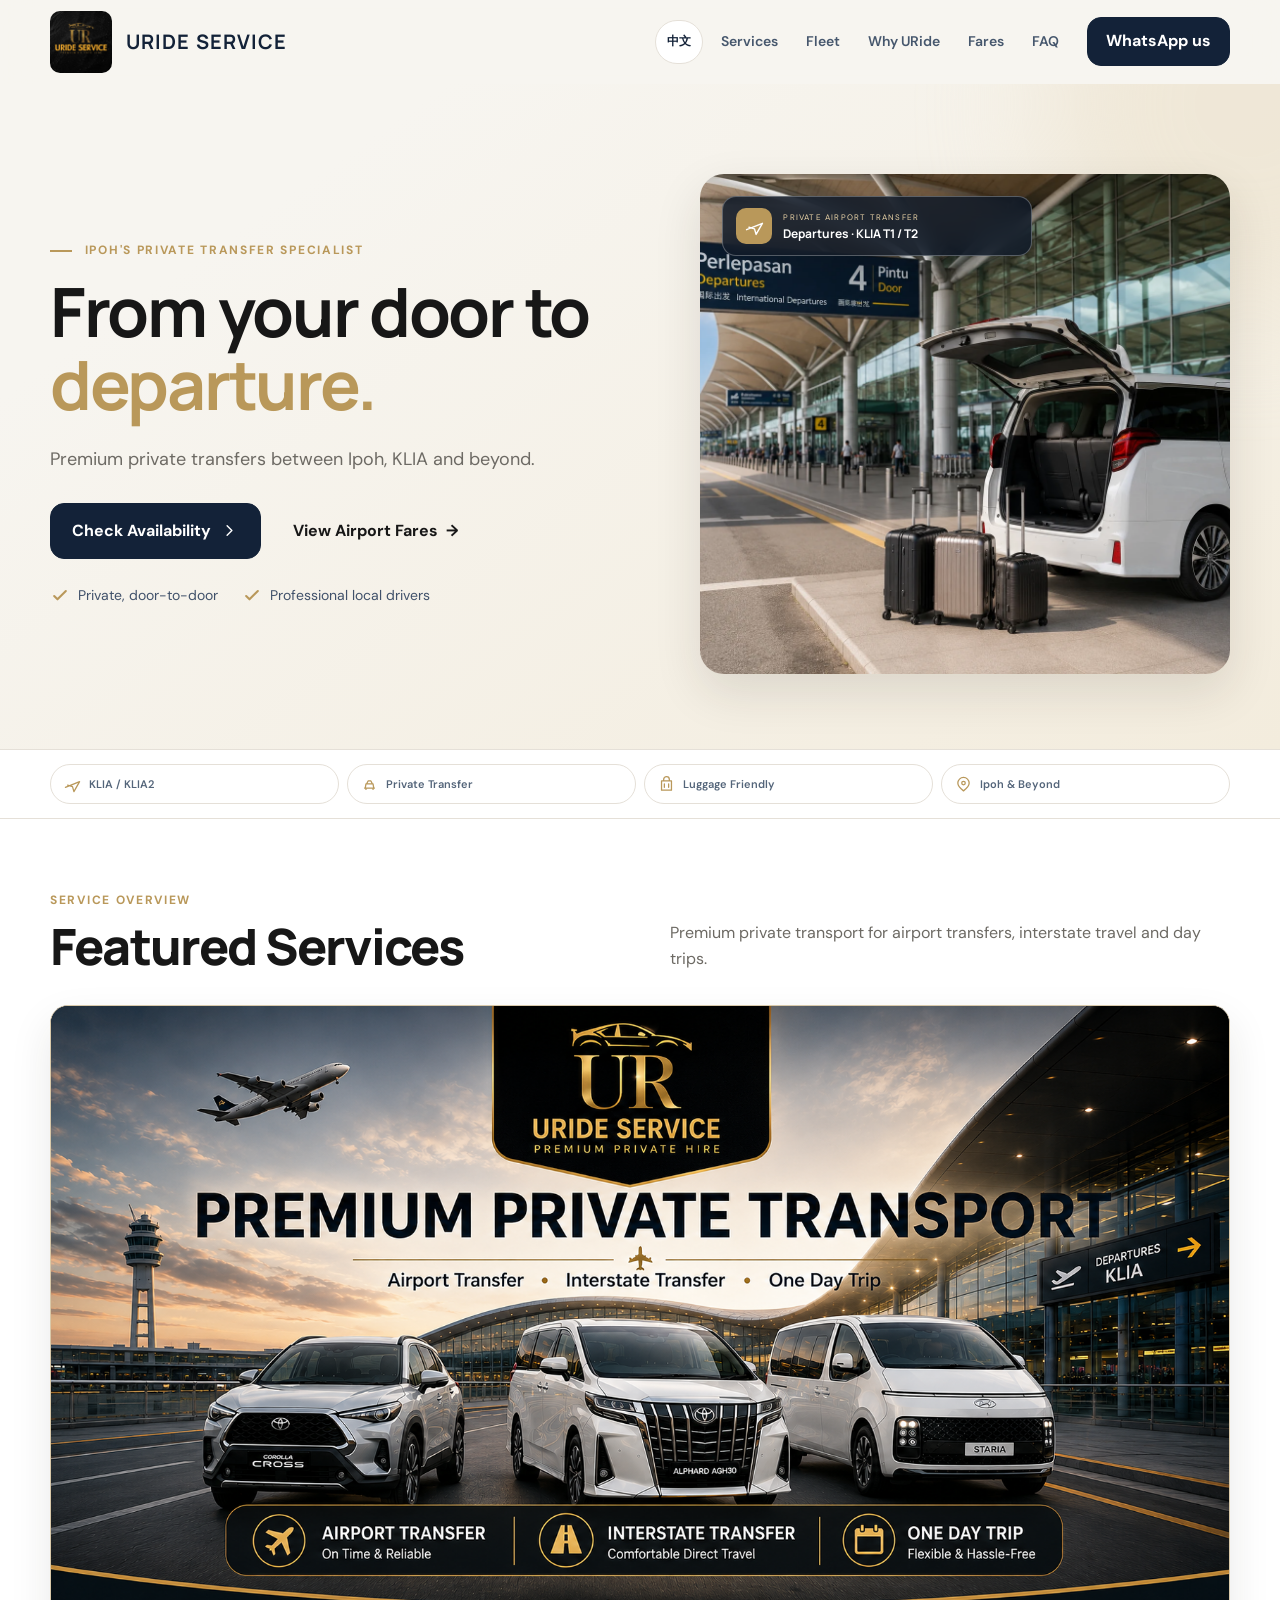
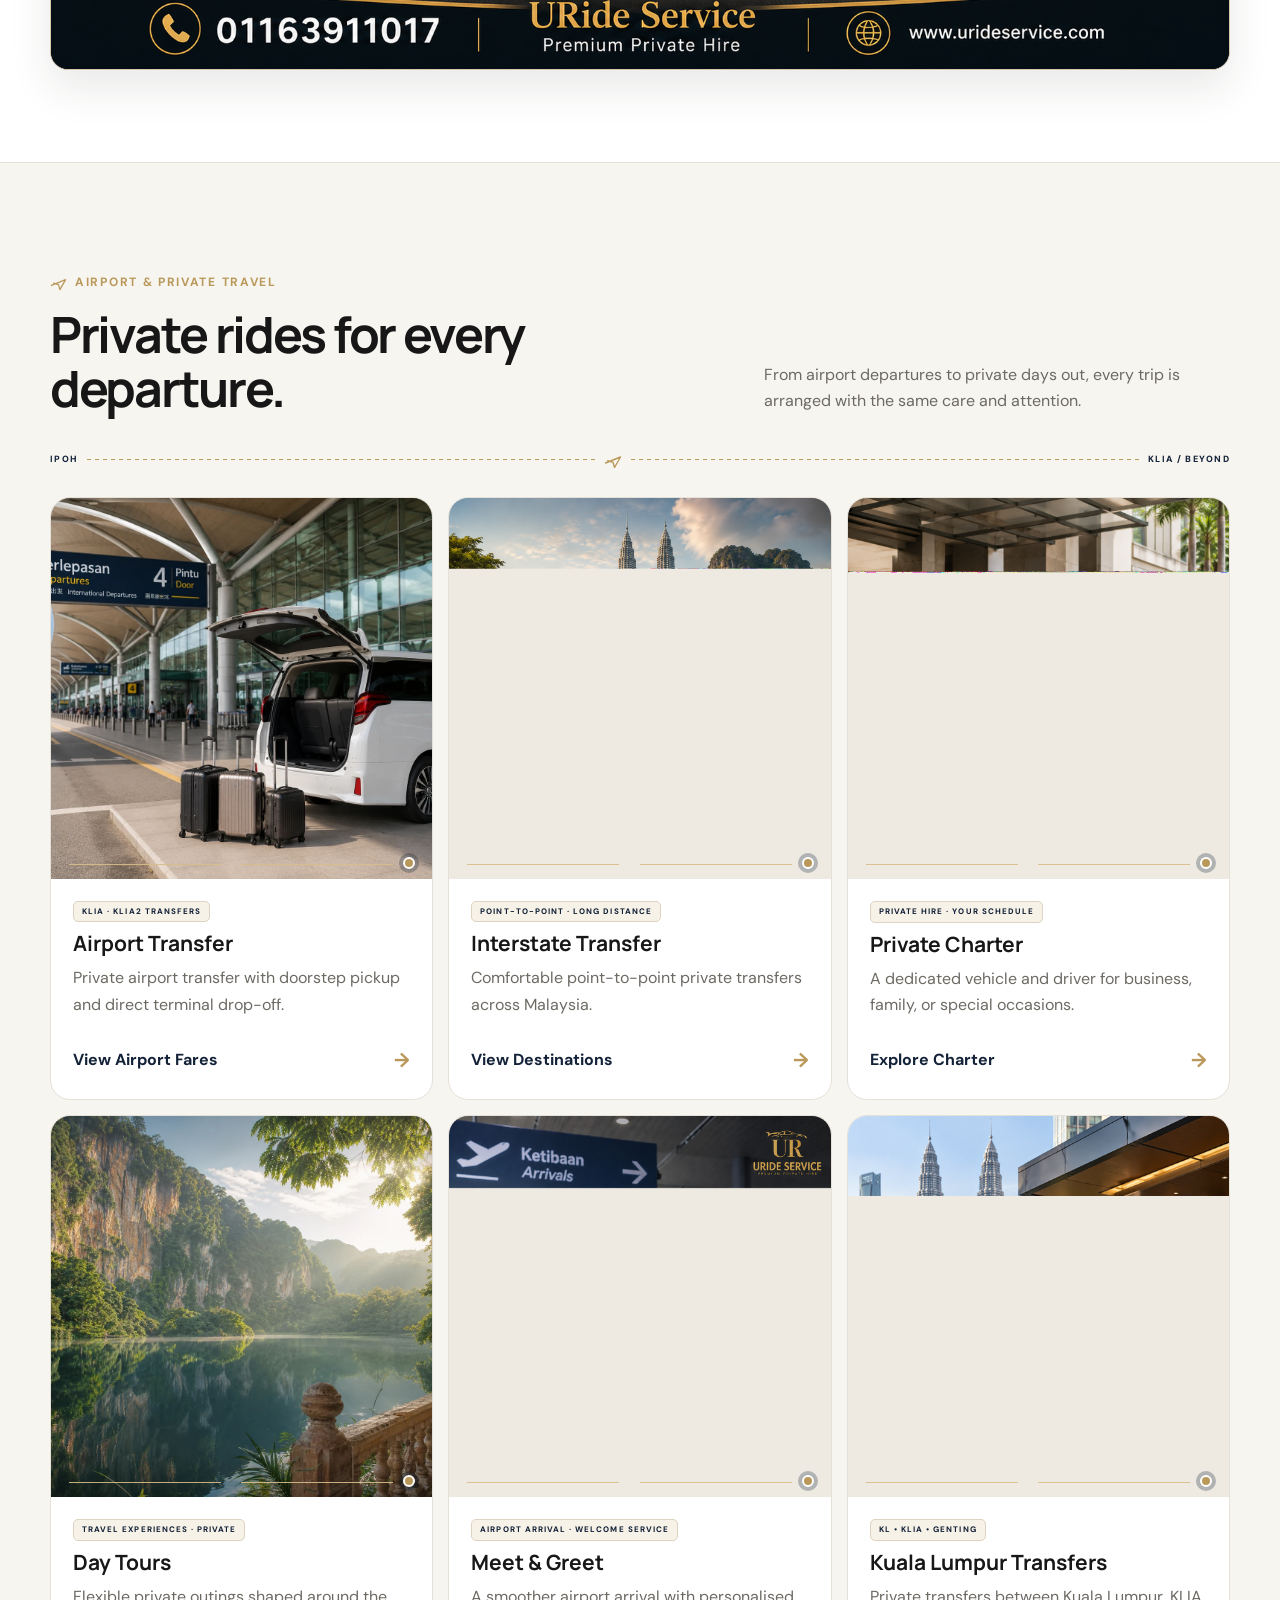
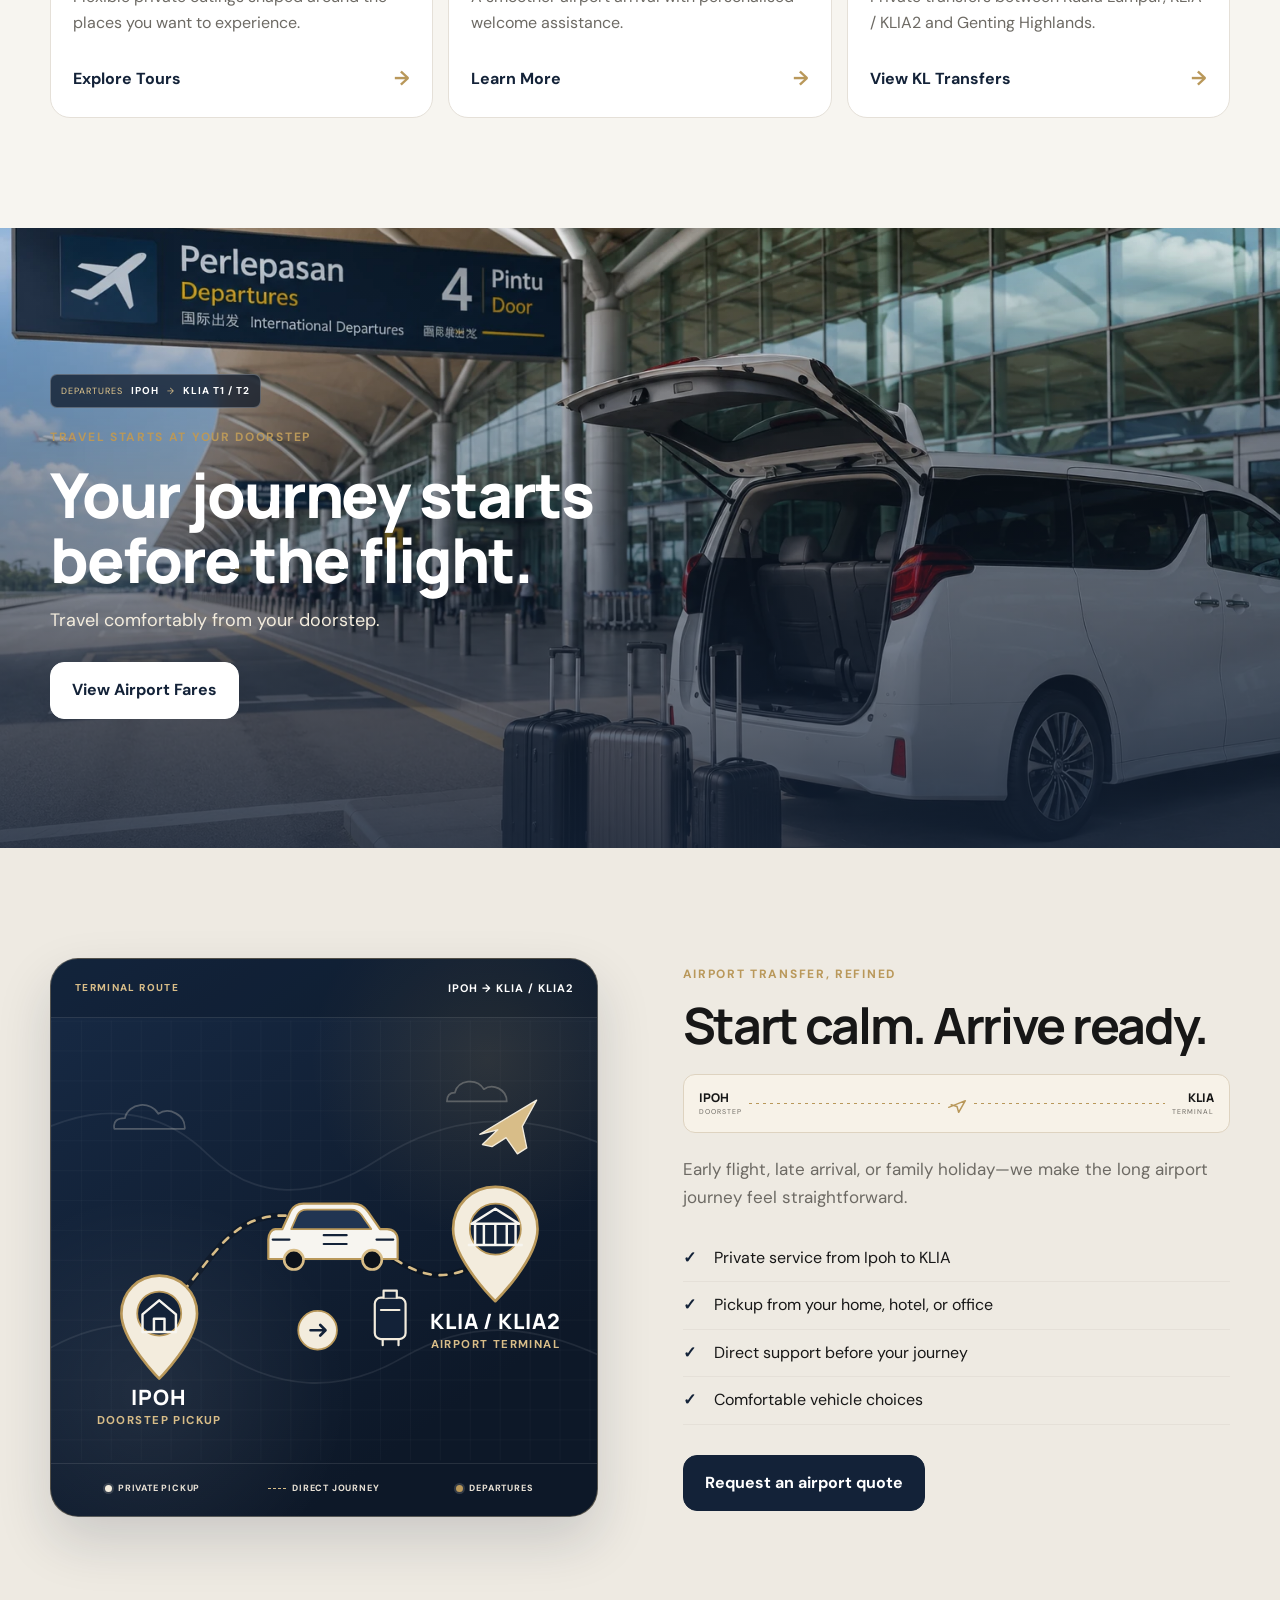
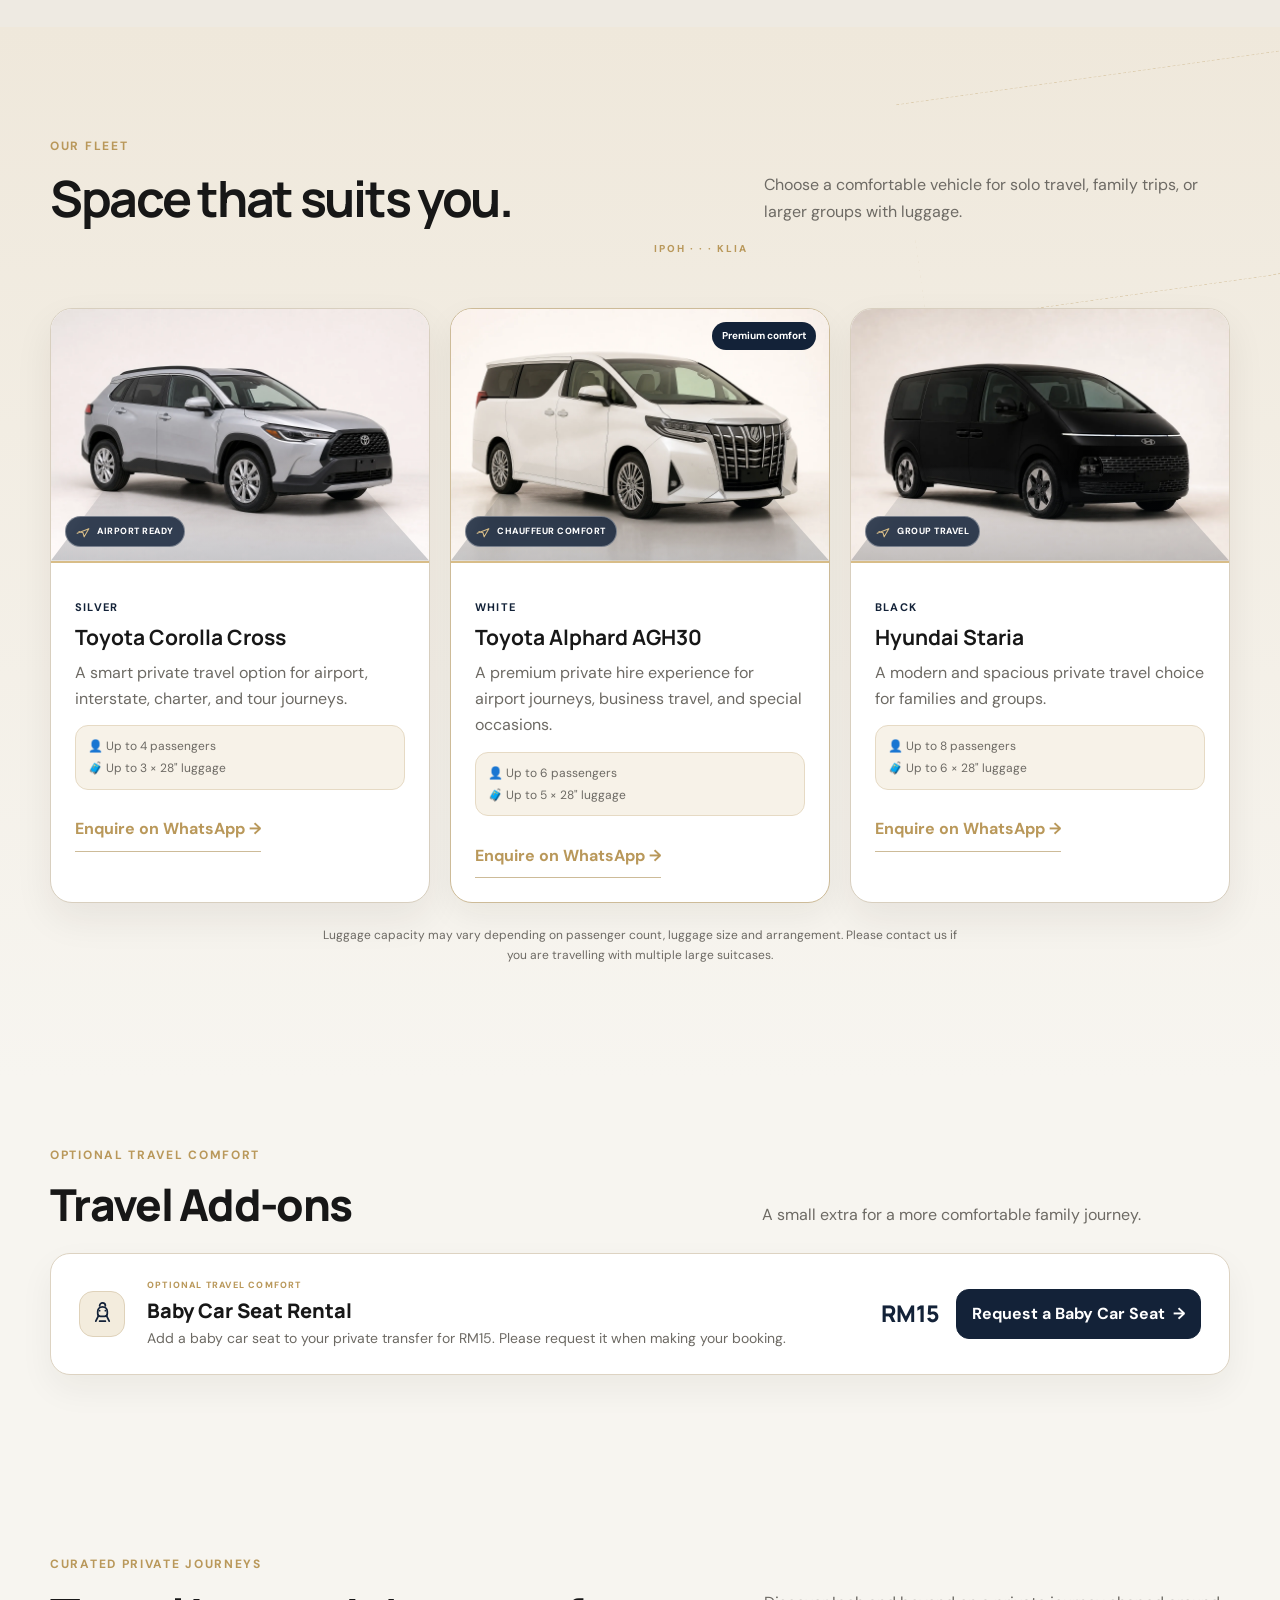
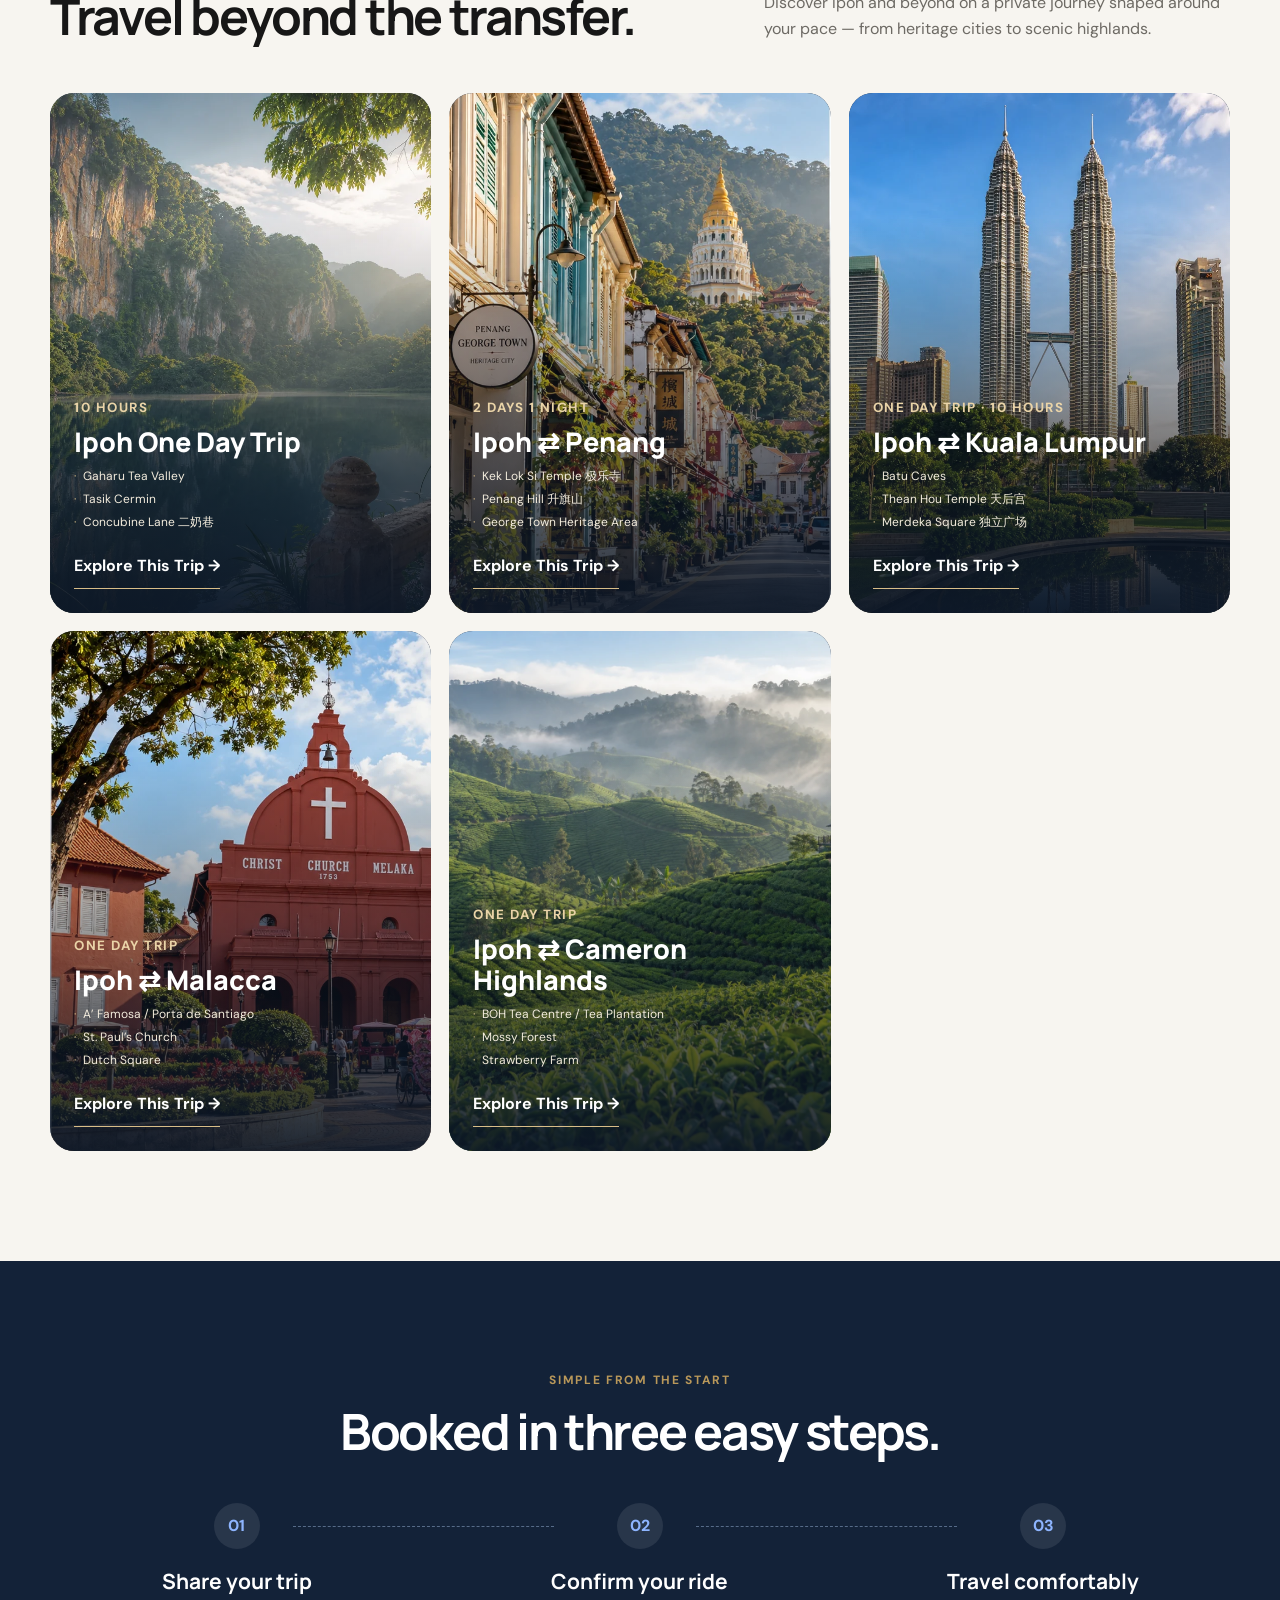
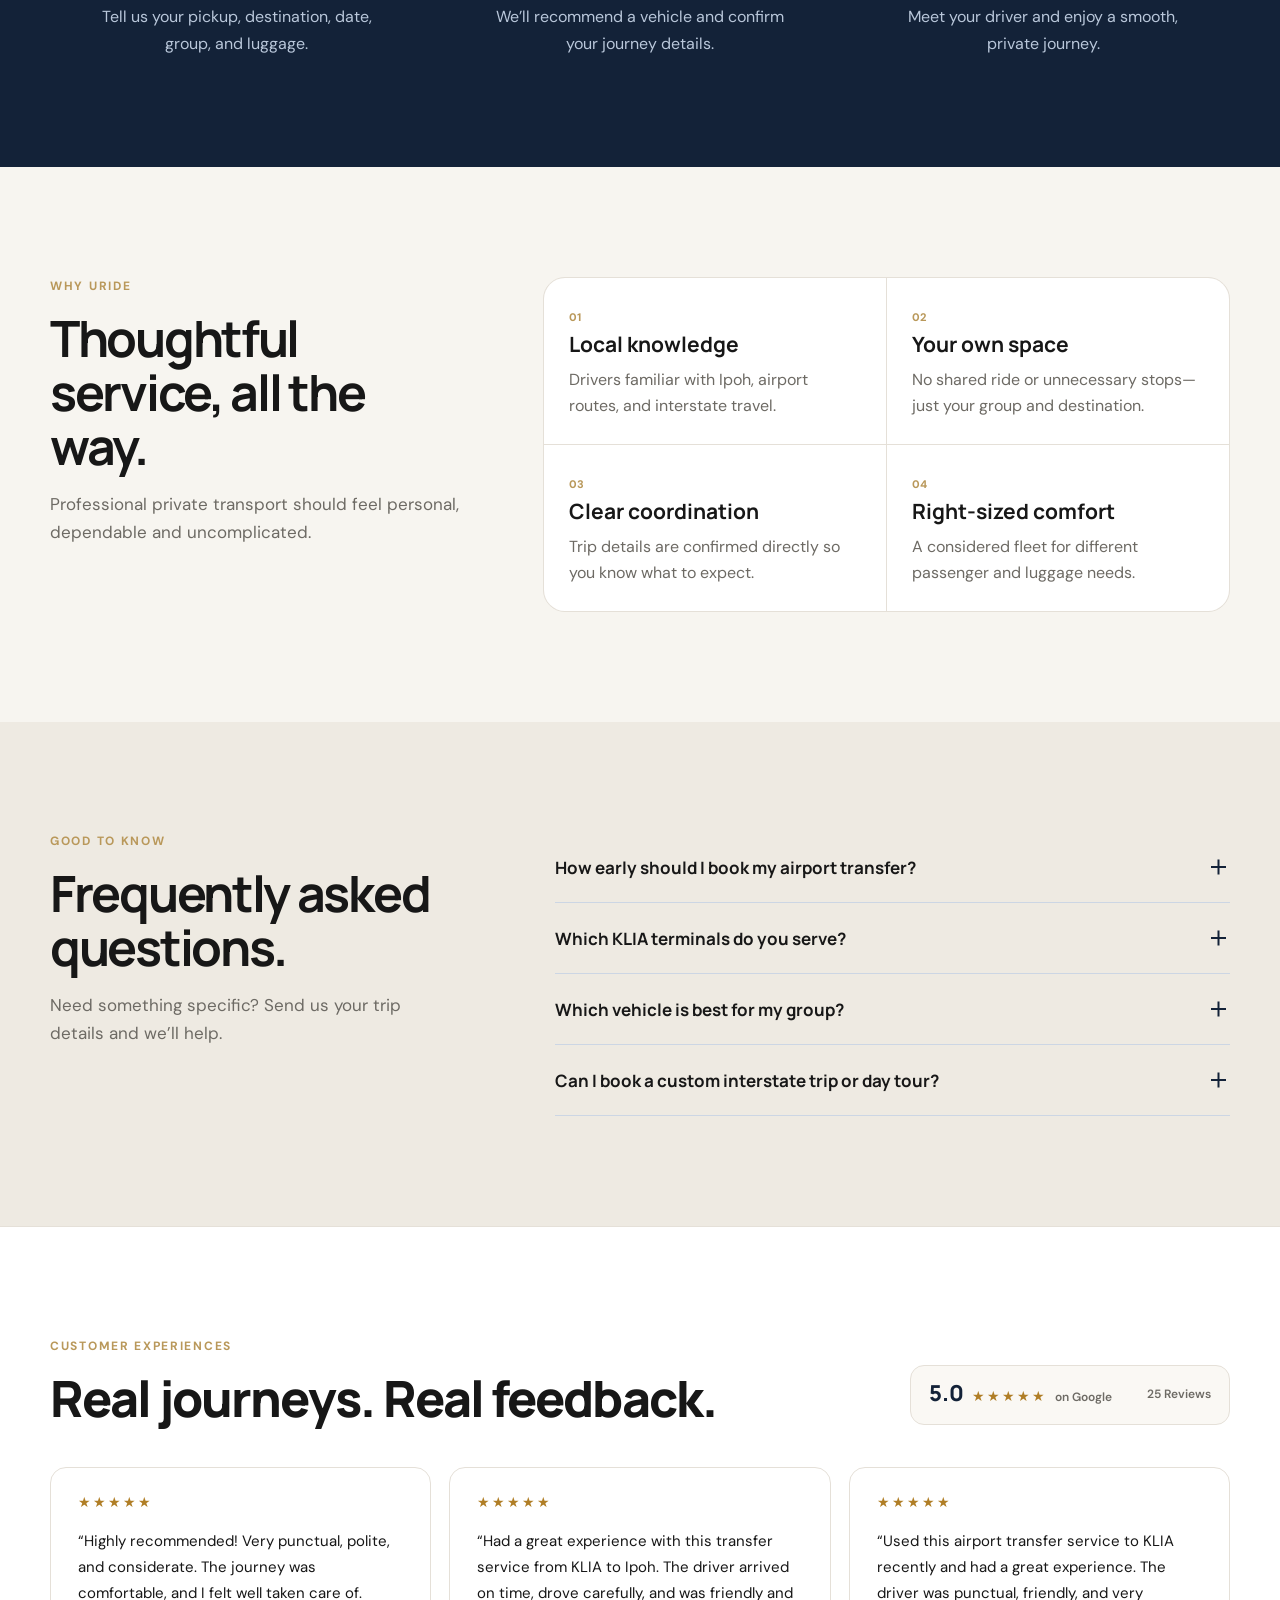
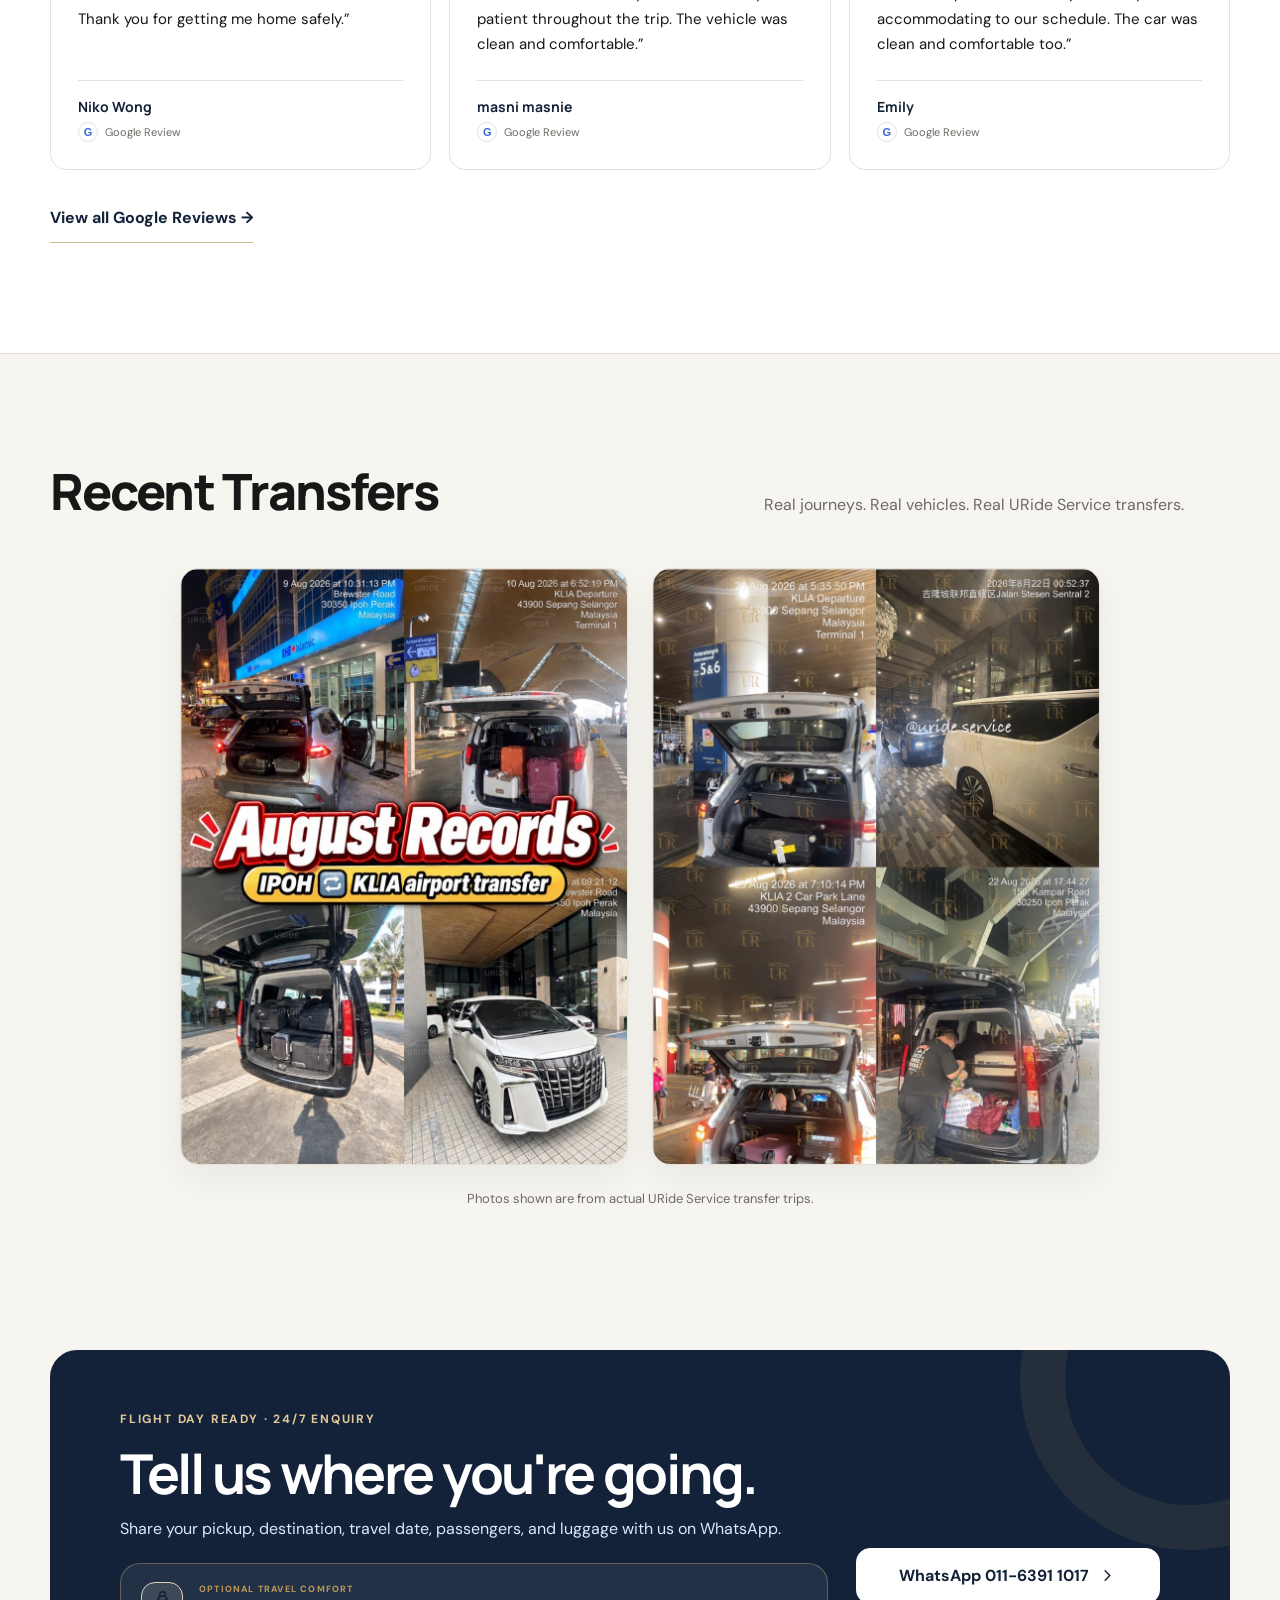
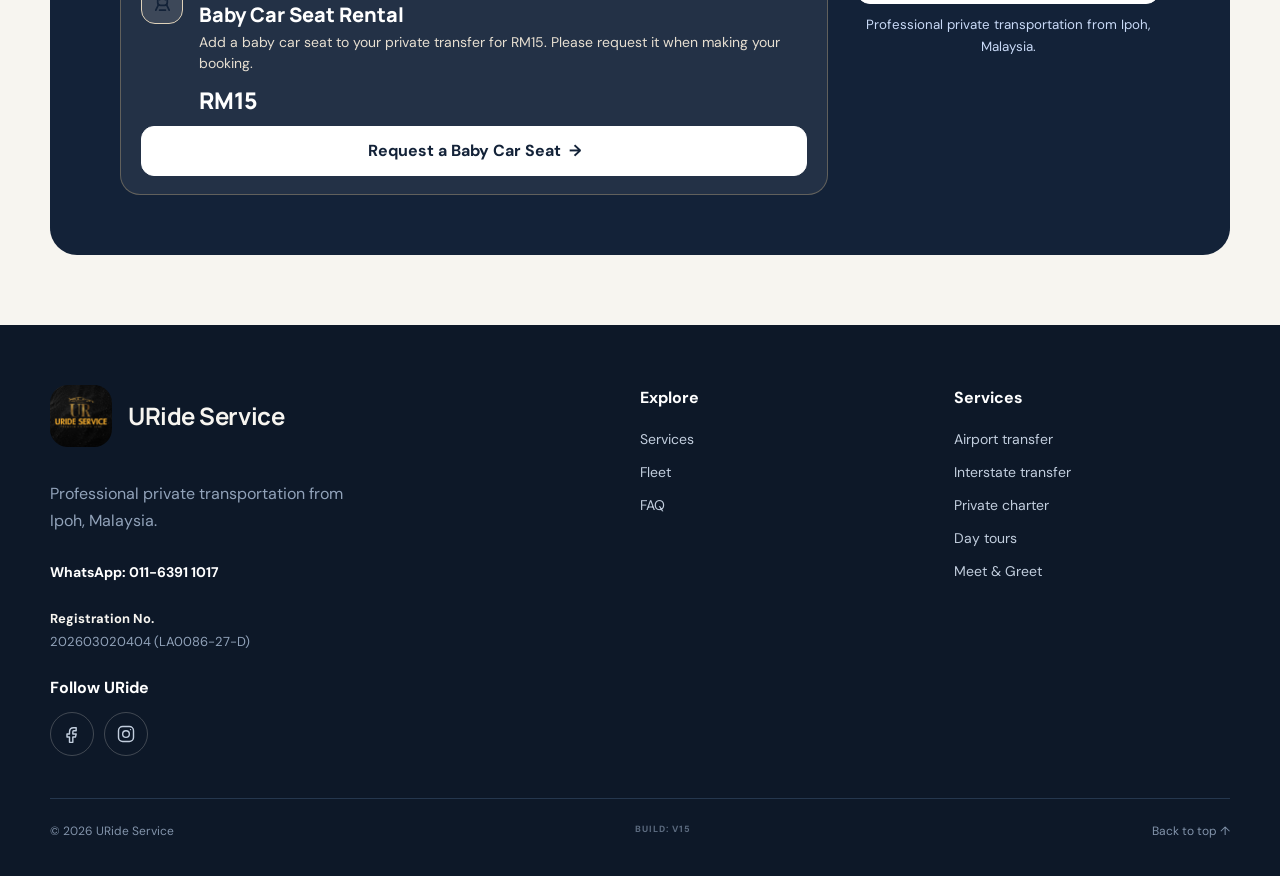
==== commit 28f274be: "Ensure Cameron Highlands tour is visible on homepage" ====
--- a/index.html
+++ b/index.html
@@ -10,9 +10,9 @@
   <link rel="preconnect" href="https://fonts.gstatic.com" crossorigin>
   <link href="https://fonts.googleapis.com/css2?family=DM+Sans:wght@400;500;600;700&family=Manrope:wght@600;700;800&display=swap" rel="stylesheet">
   <link rel="stylesheet" href="styles.css">
-  <script defer src="data.js"></script>
-  <script defer src="i18n.js"></script>
-  <script defer src="script.js"></script>
+  <script defer src="data.js?v=20261002-cameron"></script>
+  <script defer src="i18n.js?v=20261002-cameron"></script>
+  <script defer src="script.js?v=20261002-cameron"></script>
 </head>
 <body>
   <a class="skip-link" href="#main">Skip to content</a>
@@ -130,7 +130,7 @@
 
     <section class="section travel-addons-section" id="travel-addons"><div class="container"><div class="travel-addons-heading"><div><p class="eyebrow">Optional travel comfort</p><h2>Travel Add-ons</h2></div><p>A small extra for a more comfortable family journey.</p></div><div data-travel-addons></div></div></section>
 
-    <section class="section tours-preview-section" id="day-tours"><div class="container"><div class="section-heading"><div><p class="eyebrow">Curated private journeys</p><h2>Travel beyond the transfer.</h2></div><p>Discover Ipoh, Penang or Kuala Lumpur in the comfort of a private journey shaped around your pace.</p></div><div class="tour-preview-grid" data-tour-preview></div></div></section>
+    <section class="section tours-preview-section" id="day-tours"><div class="container"><div class="section-heading"><div><p class="eyebrow">Curated private journeys</p><h2>Travel beyond the transfer.</h2></div><p>Discover Ipoh and beyond on a private journey shaped around your pace — from heritage cities to scenic highlands.</p></div><div class="tour-preview-grid" data-tour-preview></div></div></section>
 
     <section class="section steps-section" id="why-us"><div class="container"><div class="center-heading"><p class="eyebrow">Simple from the start</p><h2>Booked in three easy steps.</h2></div><ol class="steps"><li><span>01</span><h3>Share your trip</h3><p>Tell us your pickup, destination, date, group, and luggage.</p></li><li><span>02</span><h3>Confirm your ride</h3><p>We’ll recommend a vehicle and confirm your journey details.</p></li><li><span>03</span><h3>Travel comfortably</h3><p>Meet your driver and enjoy a smooth, private journey.</p></li></ol></div></section>
 
--- a/styles.css
+++ b/styles.css
@@ -96,6 +96,11 @@
 .footer-brand{gap:16px;max-width:100%}.footer-brand-name{color:#f7f5f0;font:700 clamp(19px,2.2vw,24px)/1.2 Manrope,sans-serif;letter-spacing:-.45px;white-space:nowrap}.footer-registration{display:grid;gap:2px;margin-top:14px}.footer-registration b{margin:0;color:#f7f5f0;font-size:13px;font-weight:700}.footer-registration span{color:#91a2b9;font-size:13px;line-height:1.5;font-variant-numeric:tabular-nums}.footer-grid>div:first-child{min-width:0}@media(max-width:699px){.footer-brand{gap:14px}.footer-brand img{width:92px;height:92px}.footer-brand-name{font-size:20px}.footer-registration{margin-top:12px}.footer-social{margin-top:26px}}@media(min-width:700px) and (max-width:979px){.footer-grid{grid-template-columns:minmax(0,1.7fr) minmax(120px,.8fr) minmax(150px,1fr);gap:30px}.footer-brand img{width:96px;height:96px}.footer-brand-name{font-size:20px}}
 .featured-services-section{padding:58px 0 78px;background:#fff;border-bottom:1px solid var(--line)}.featured-services-heading{display:grid;gap:12px;margin-bottom:25px}.featured-services-heading .eyebrow{margin-bottom:8px}.featured-services-heading h2{margin:0;font:800 clamp(32px,8vw,50px)/1.08 Manrope,sans-serif;letter-spacing:-1.8px}.featured-services-heading>p{max-width:560px;margin:0;color:var(--muted)}.featured-services-poster{width:100%;overflow:hidden;border:1px solid #d9c9aa;border-radius:18px;background:#0d1828;box-shadow:0 18px 42px rgba(42,35,25,.1)}.featured-services-poster img{display:block;width:100%;height:auto;object-fit:contain;aspect-ratio:1672/941}@media(min-width:700px){.featured-services-section{padding:72px 0 92px}.featured-services-heading{grid-template-columns:1fr 1fr;align-items:end;margin-bottom:32px}.featured-services-heading>p{justify-self:end}}
 
+/* Keep every photographic service card in an explicit square media frame. */
+#services .service-card-photo>.service-card-image{position:relative;display:block;width:100%;height:auto;aspect-ratio:1/1;flex:0 0 auto;overflow:hidden;background:#eeeae2}
+#services .service-card-photo>.service-card-image>img{position:absolute!important;inset:0!important;display:block!important;width:100%!important;height:100%!important;min-height:0!important;max-width:none!important;object-fit:cover!important;object-position:center!important}
+#services .service-card-photo>.service-card-image-kl>img{object-position:center top!important}
+
 /* Customer reviews */
 .customer-reviews-section{background:#fff;border-top:1px solid var(--line)}
 .customer-reviews-heading{display:grid;gap:22px;margin-bottom:34px}
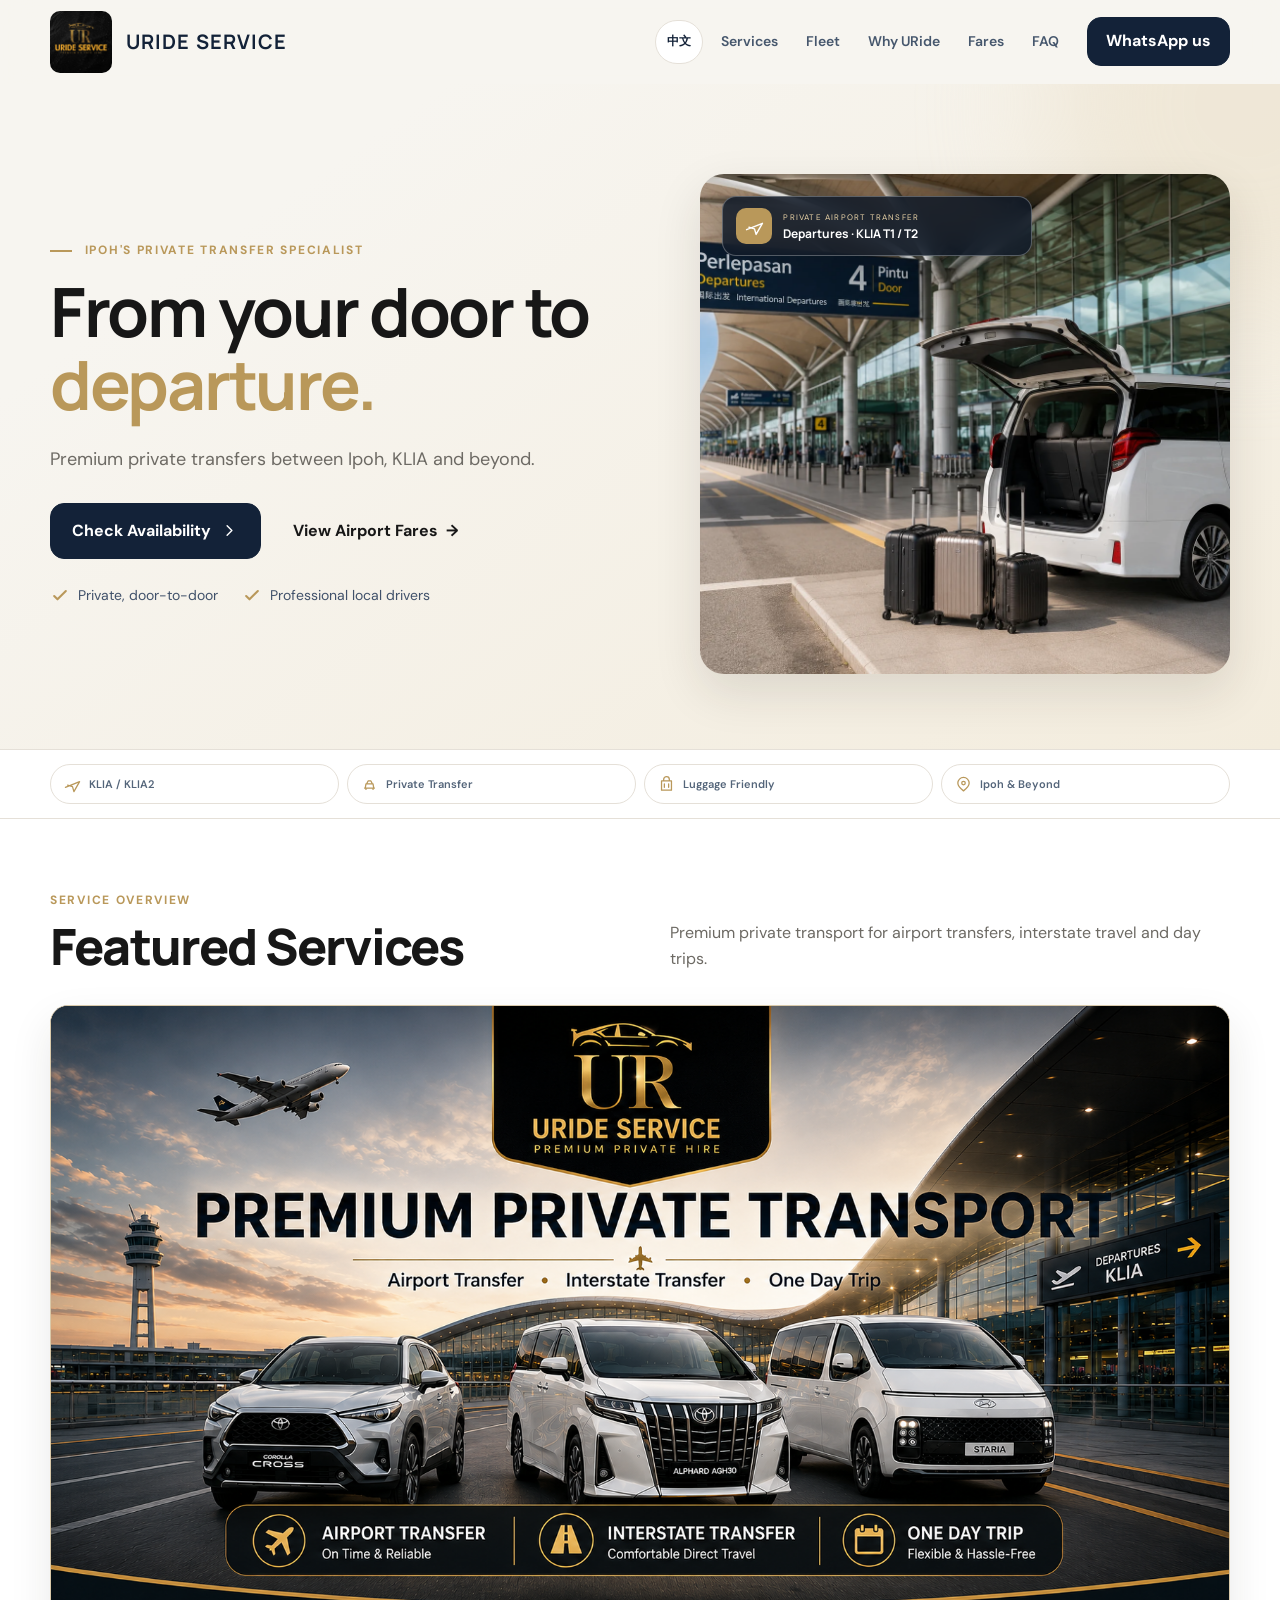
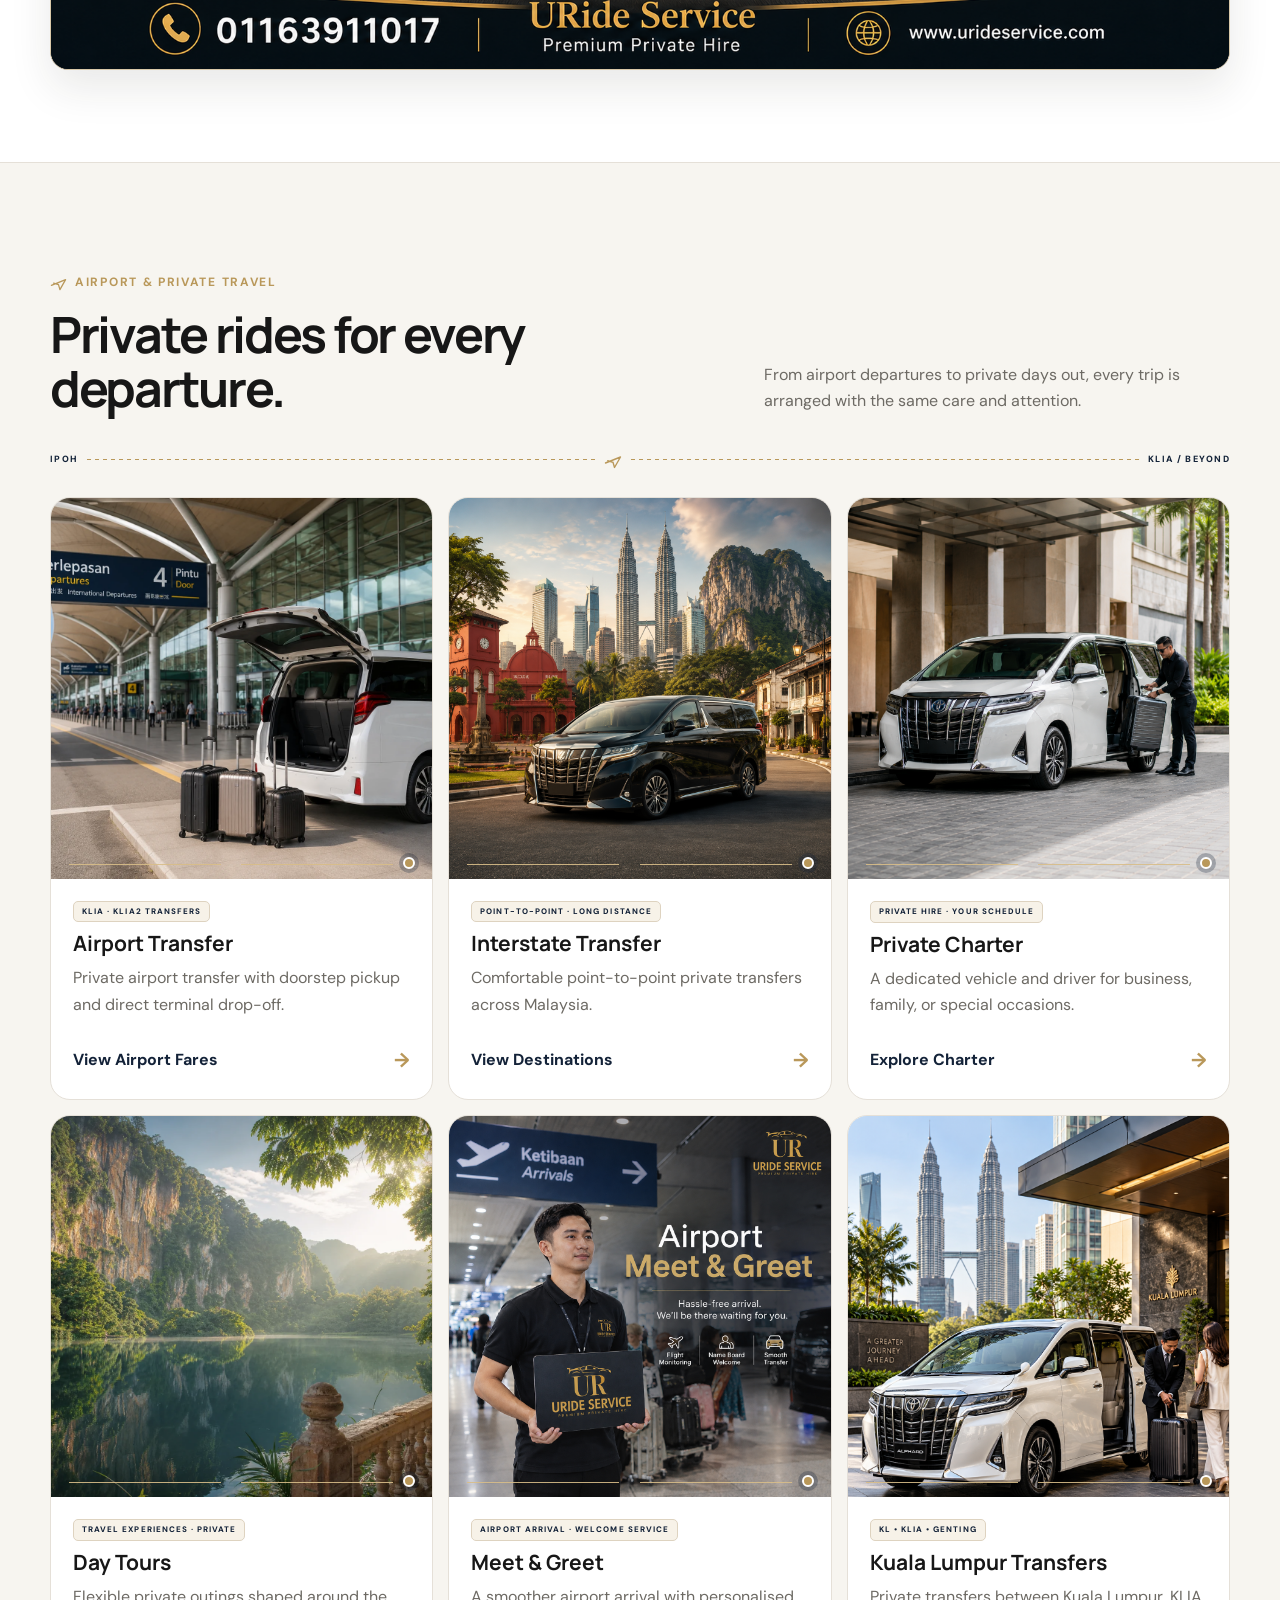
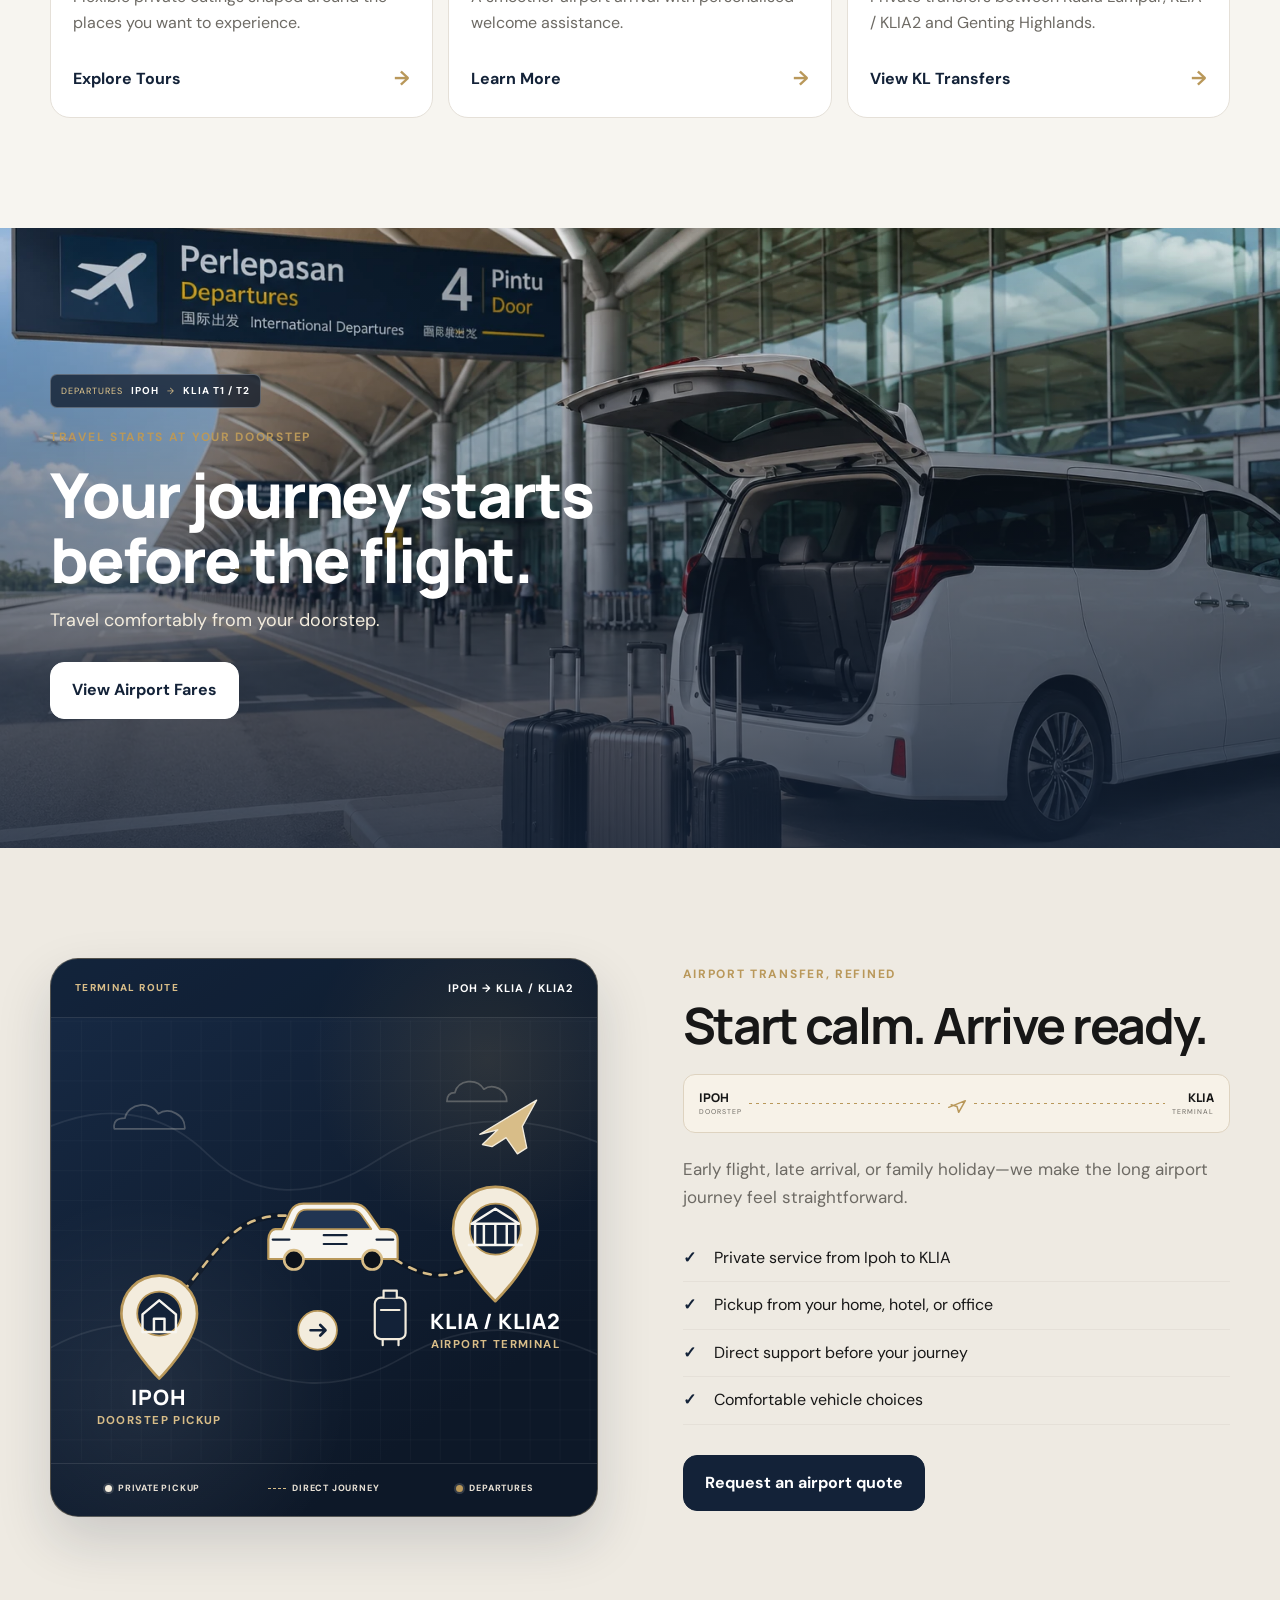
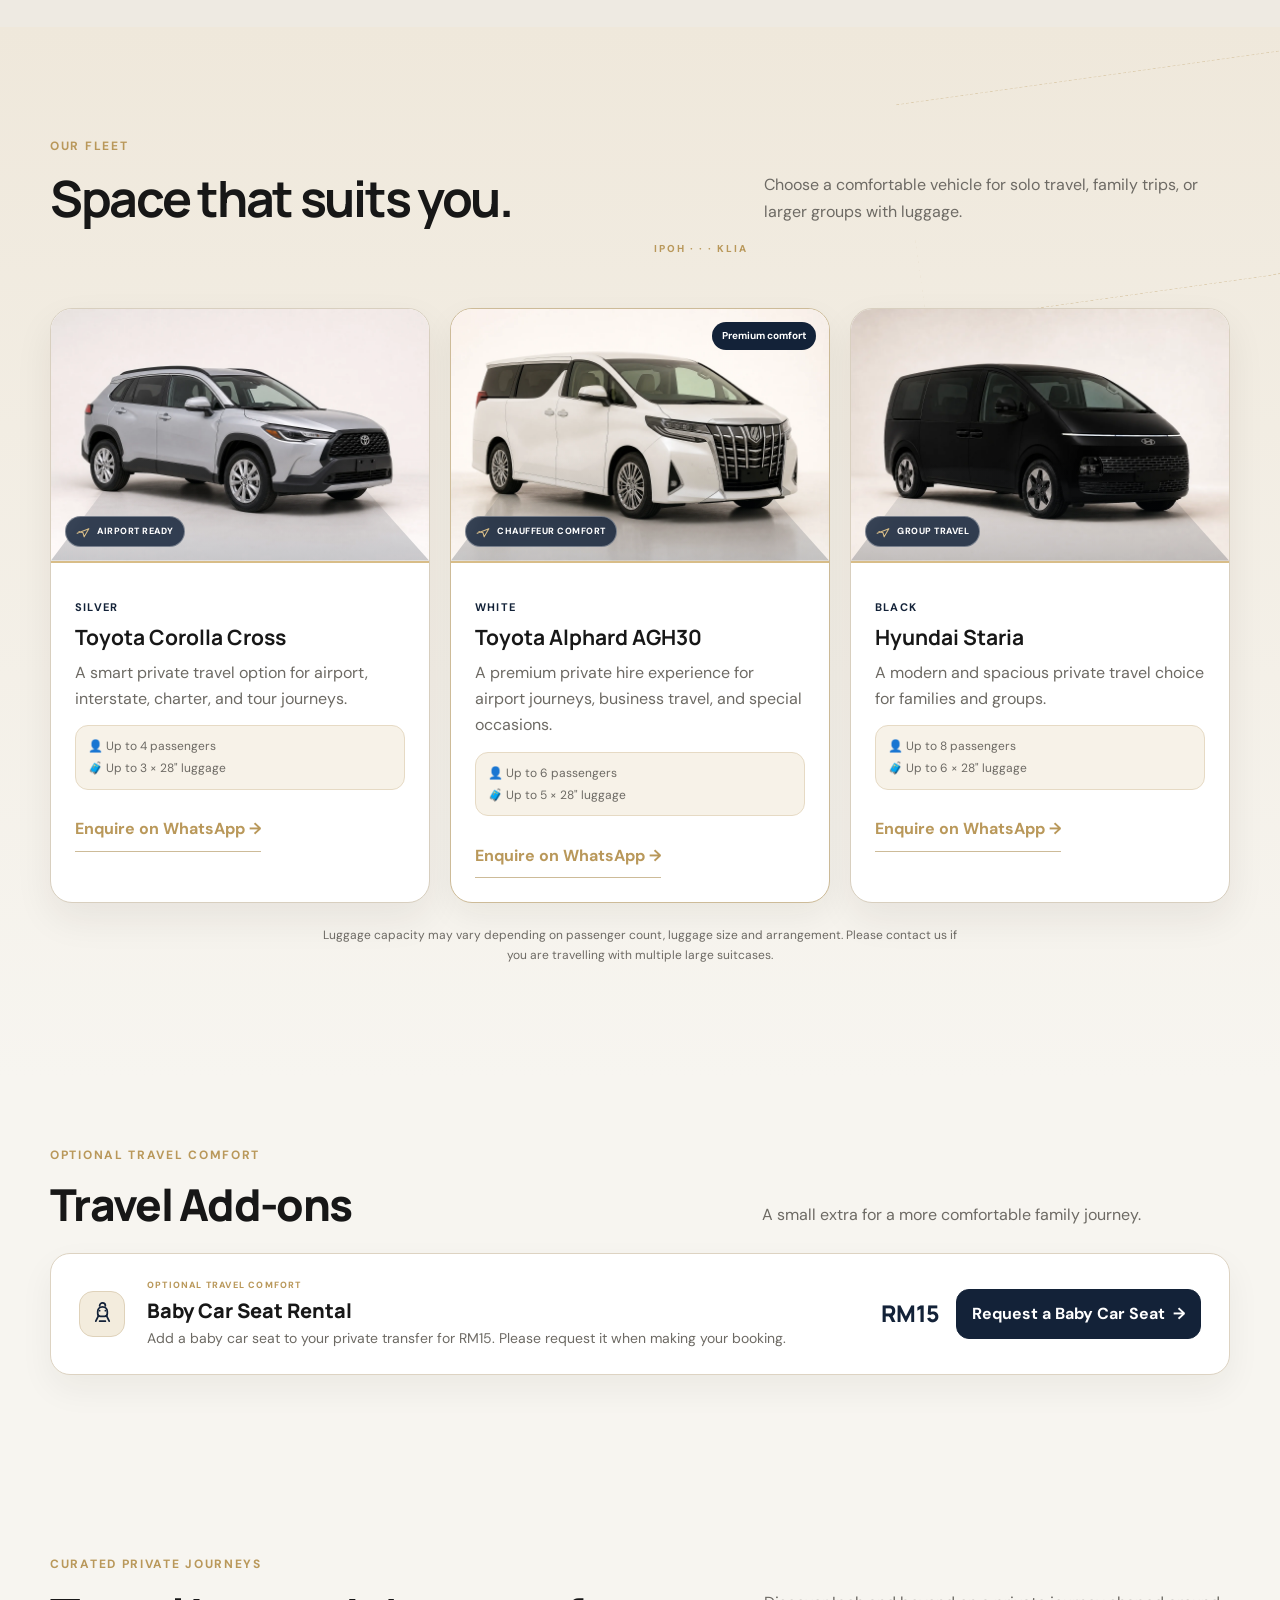
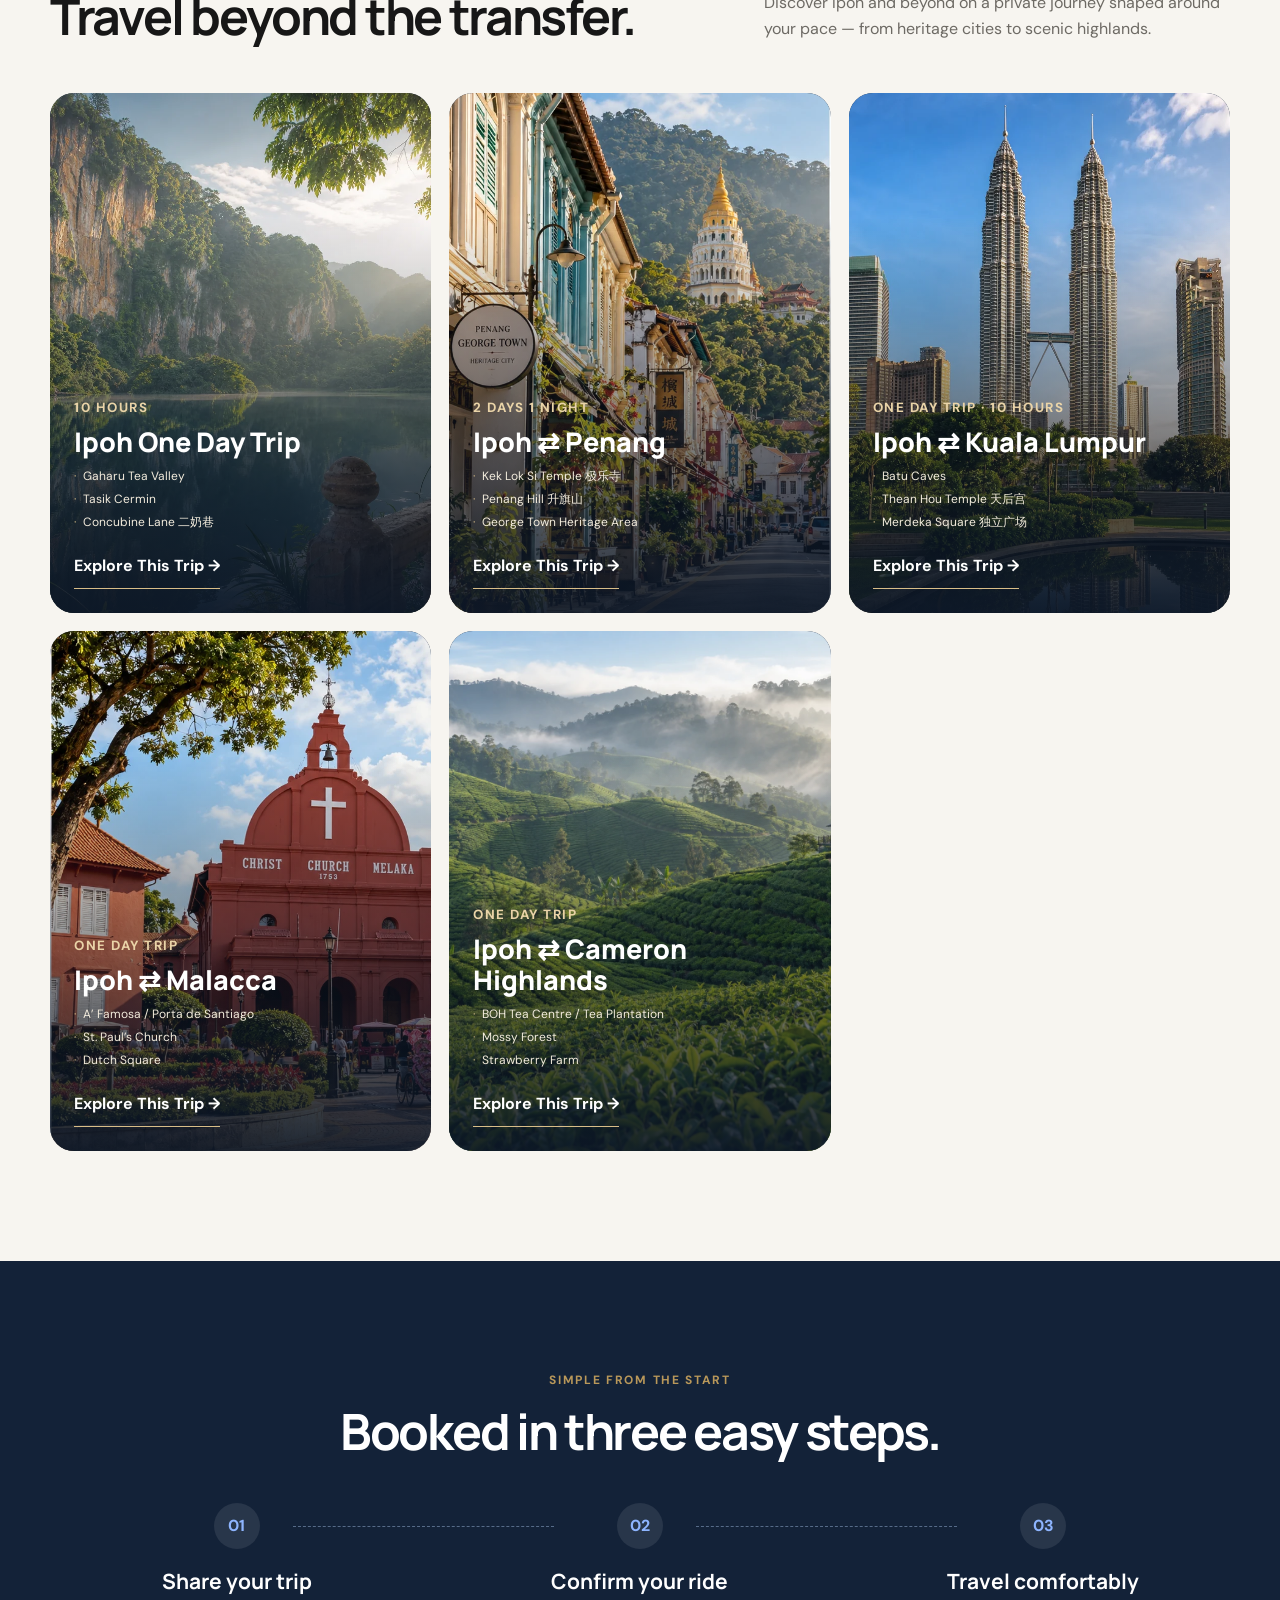
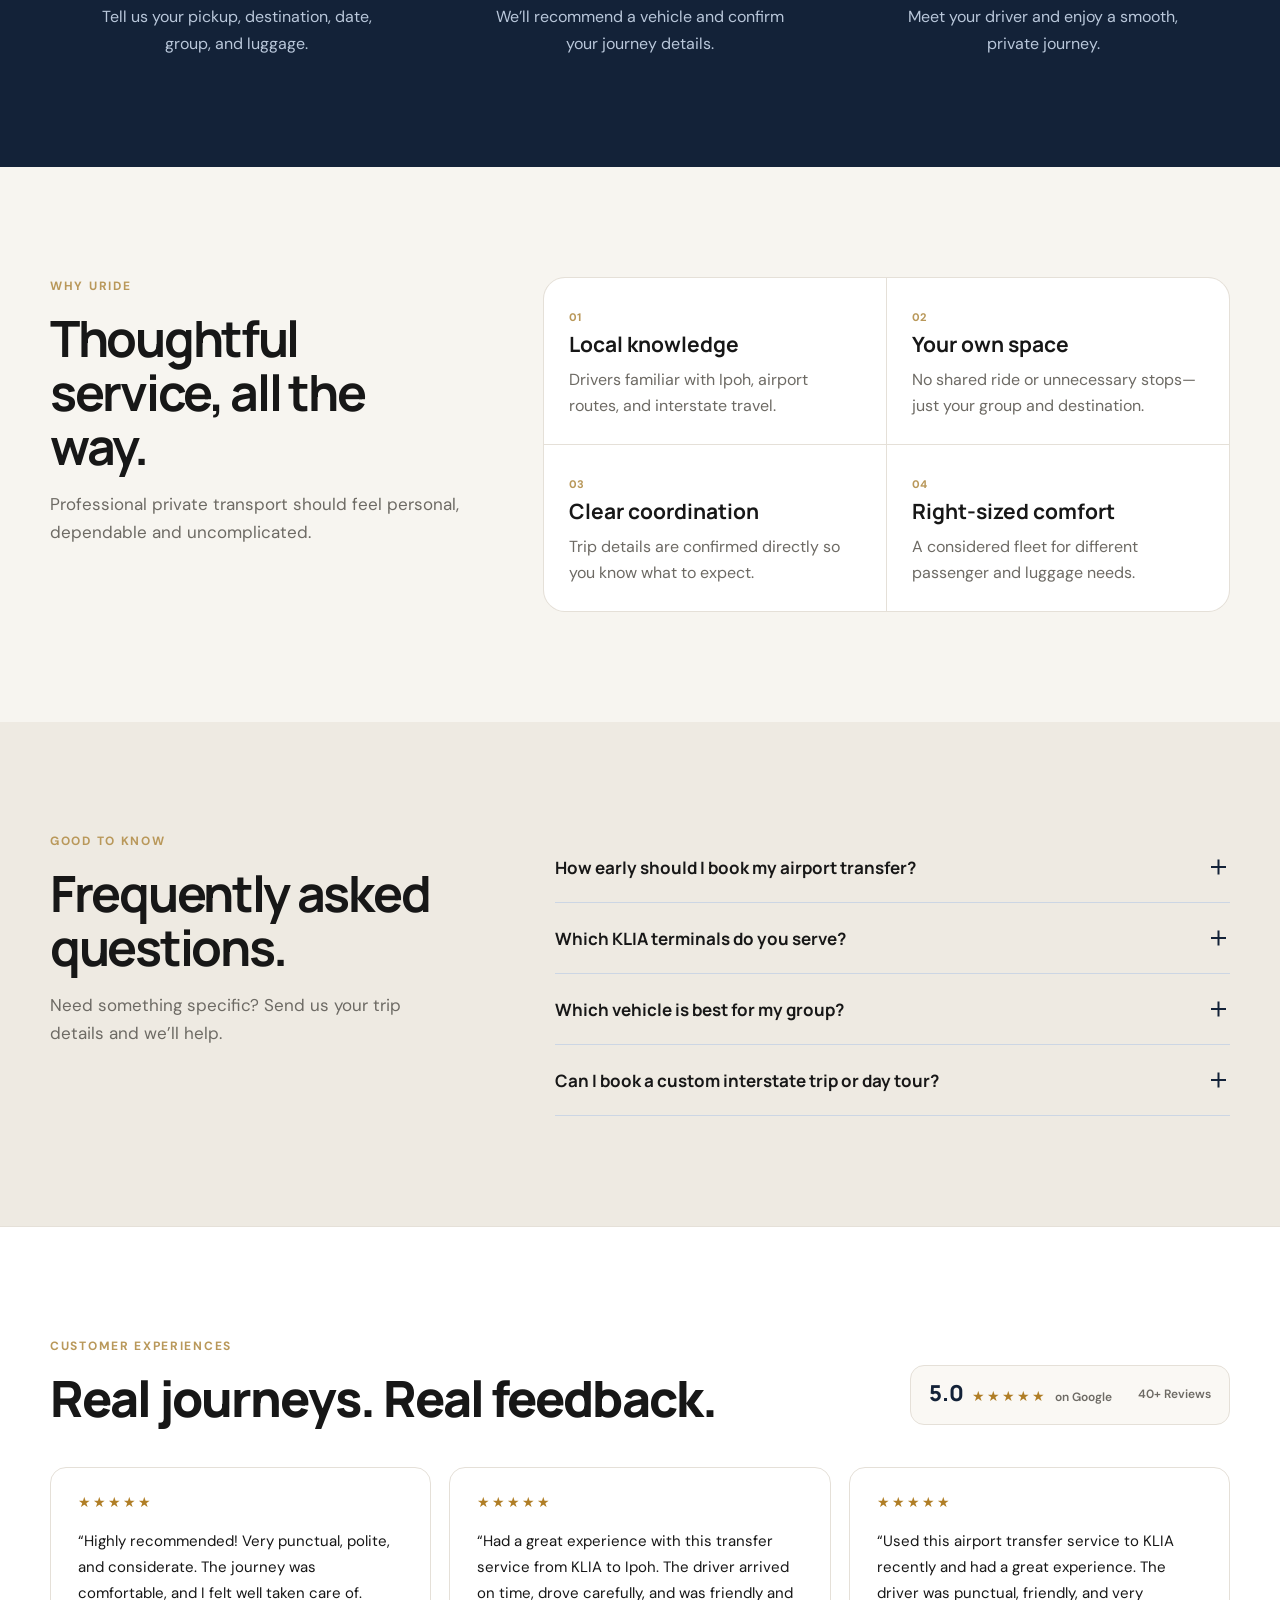
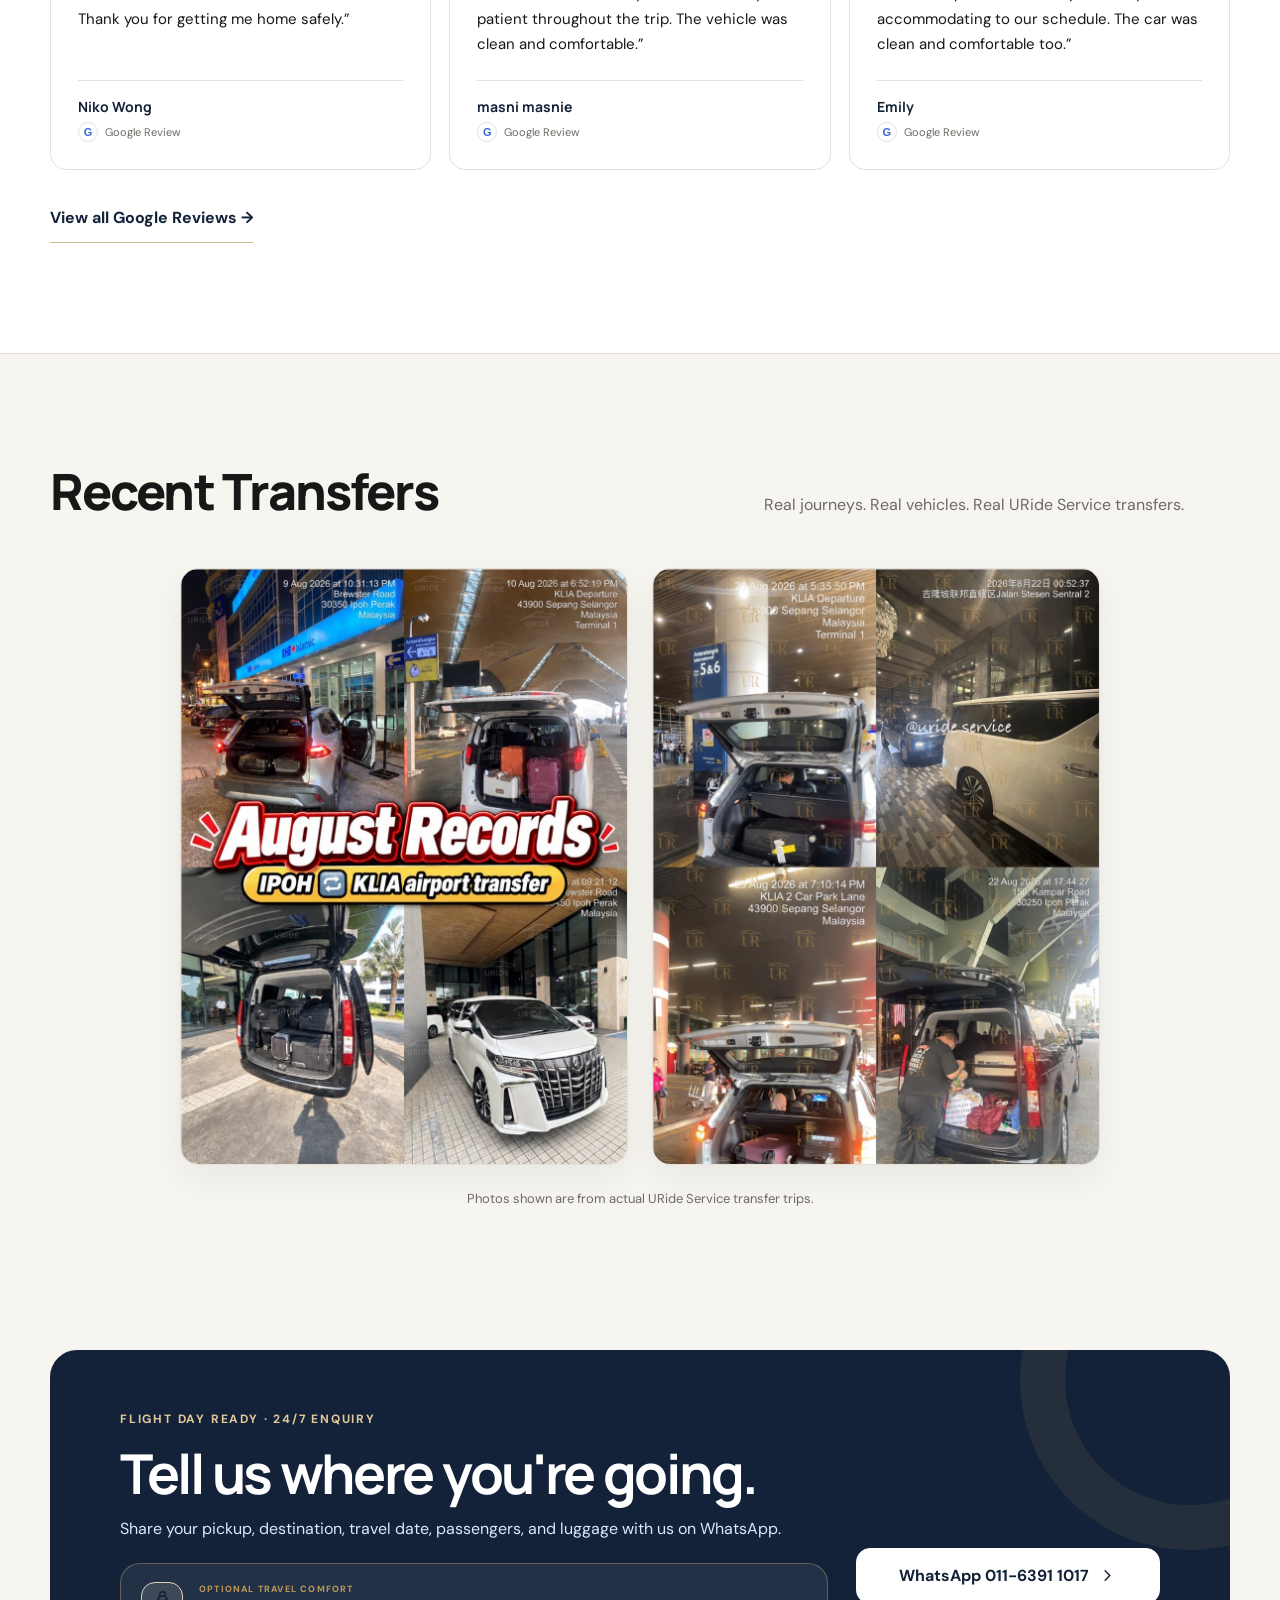
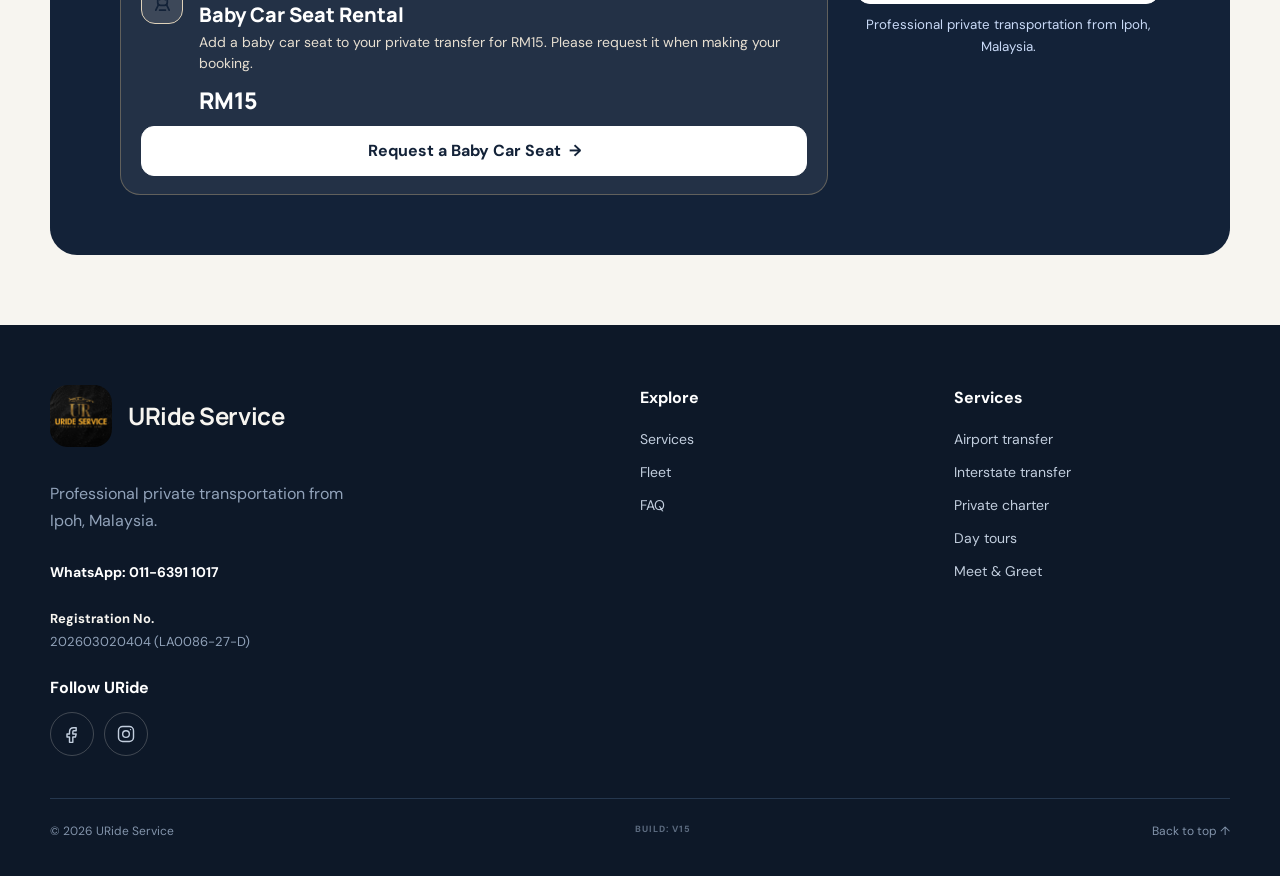
==== commit da8702d8: "Update Google Reviews summary to 40+" ====
--- a/index.html
+++ b/index.html
@@ -9,9 +9,9 @@
   <link rel="preconnect" href="https://fonts.googleapis.com">
   <link rel="preconnect" href="https://fonts.gstatic.com" crossorigin>
   <link href="https://fonts.googleapis.com/css2?family=DM+Sans:wght@400;500;600;700&family=Manrope:wght@600;700;800&display=swap" rel="stylesheet">
-  <link rel="stylesheet" href="styles.css">
+  <link rel="stylesheet" href="styles.css?v=20261002-services-media">
   <script defer src="data.js?v=20261002-cameron"></script>
-  <script defer src="i18n.js?v=20261002-cameron"></script>
+  <script defer src="i18n.js?v=20261003-reviews40"></script>
   <script defer src="script.js?v=20261002-cameron"></script>
 </head>
 <body>
@@ -150,9 +150,9 @@
             <p class="eyebrow">CUSTOMER EXPERIENCES</p>
             <h2 id="customer-reviews-title">Real journeys. Real feedback.</h2>
           </div>
-          <div class="reviews-trust-summary" aria-label="5.0 out of 5 stars on Google, based on 25 reviews">
+          <div class="reviews-trust-summary" aria-label="5.0 out of 5 stars on Google, based on 40+ reviews">
             <div><strong>5.0</strong><span class="review-stars" role="img" aria-label="5 out of 5 stars">★★★★★</span><span>on Google</span></div>
-            <small>25 Reviews</small>
+            <small>40+ Reviews</small>
           </div>
         </div>
 
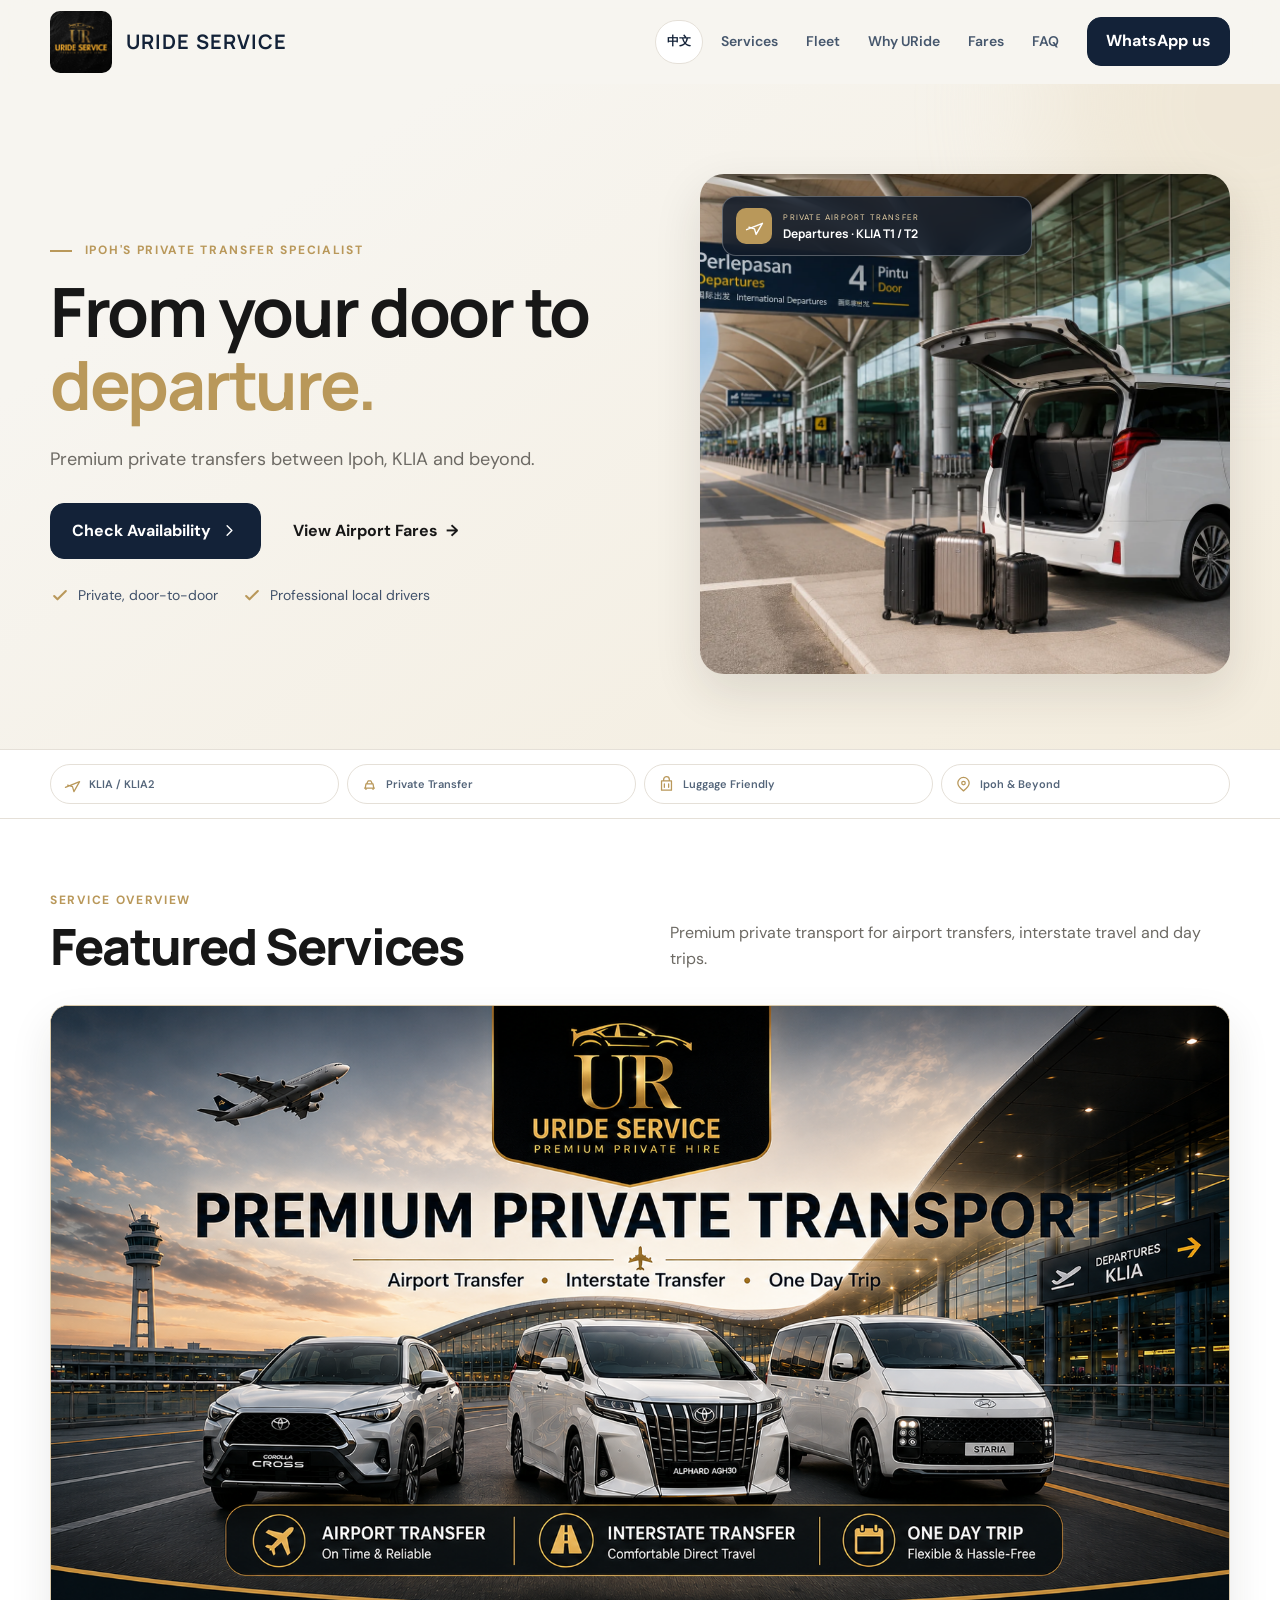
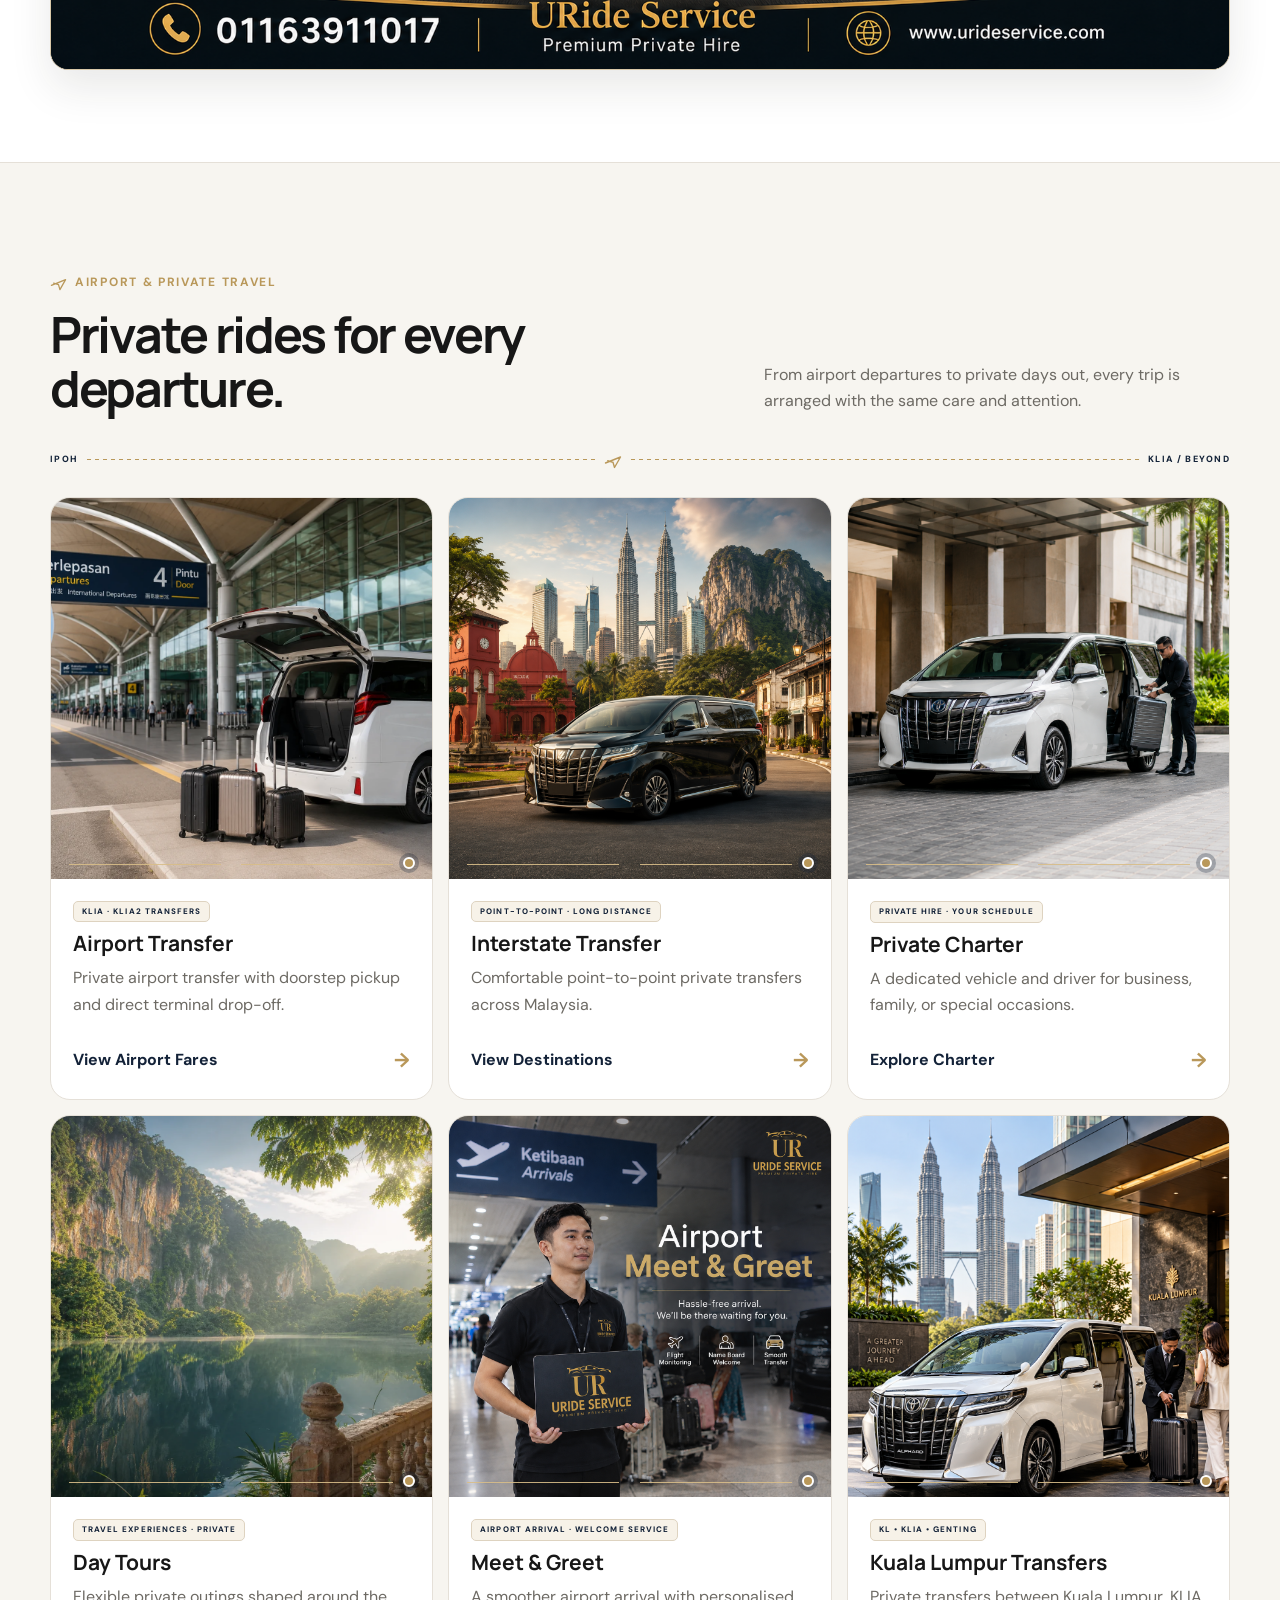
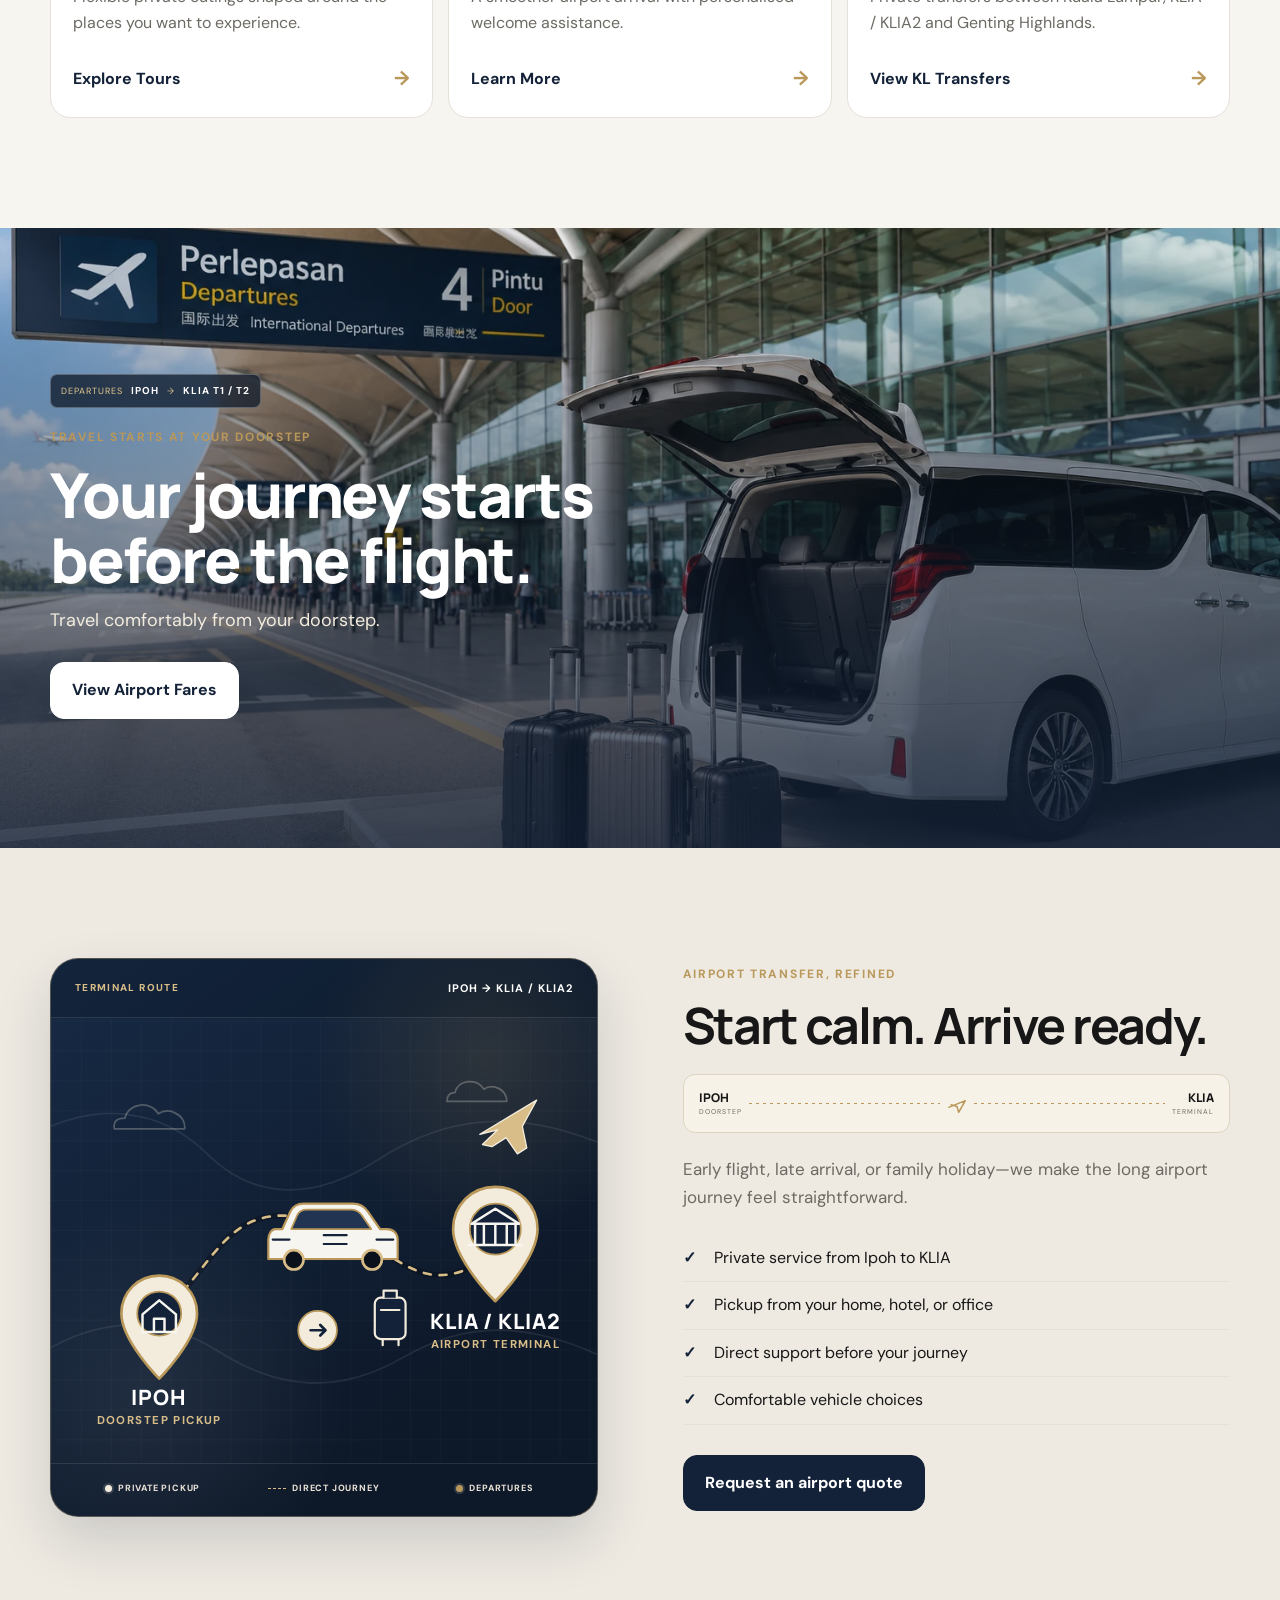
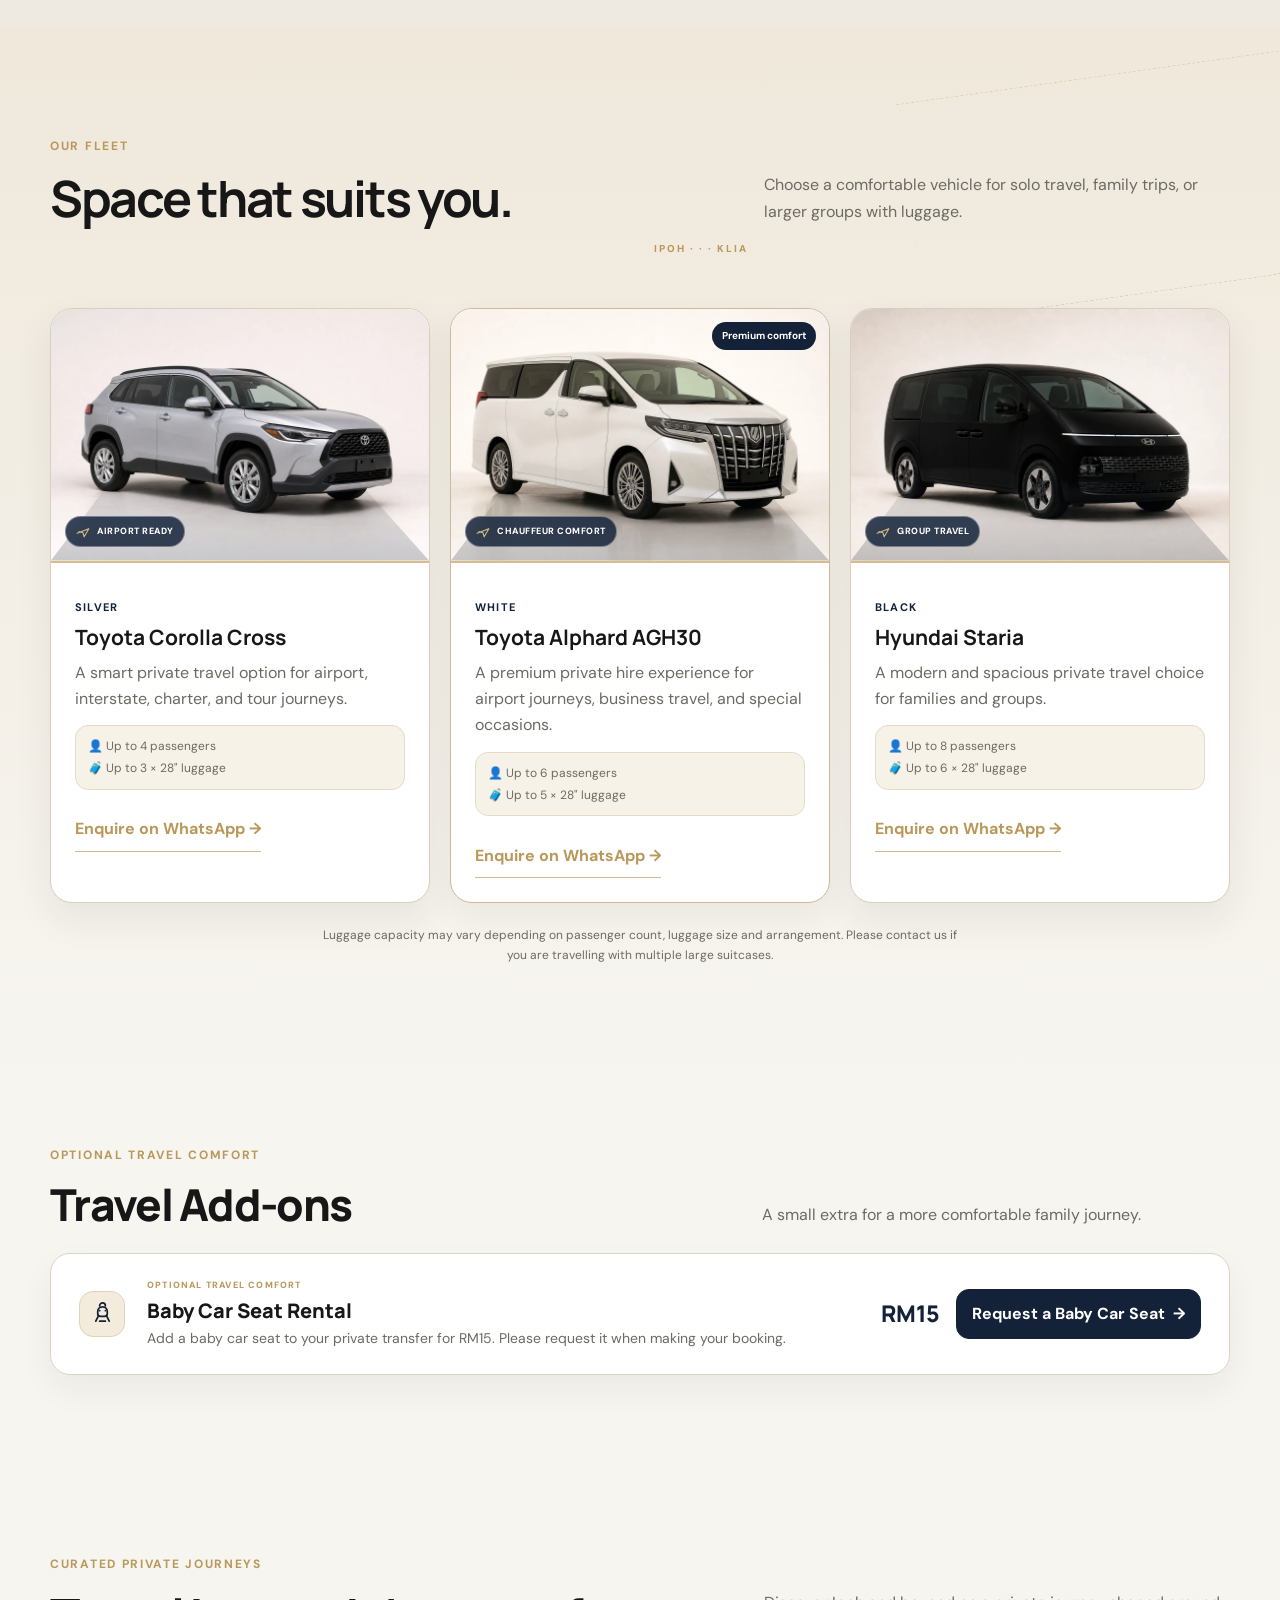
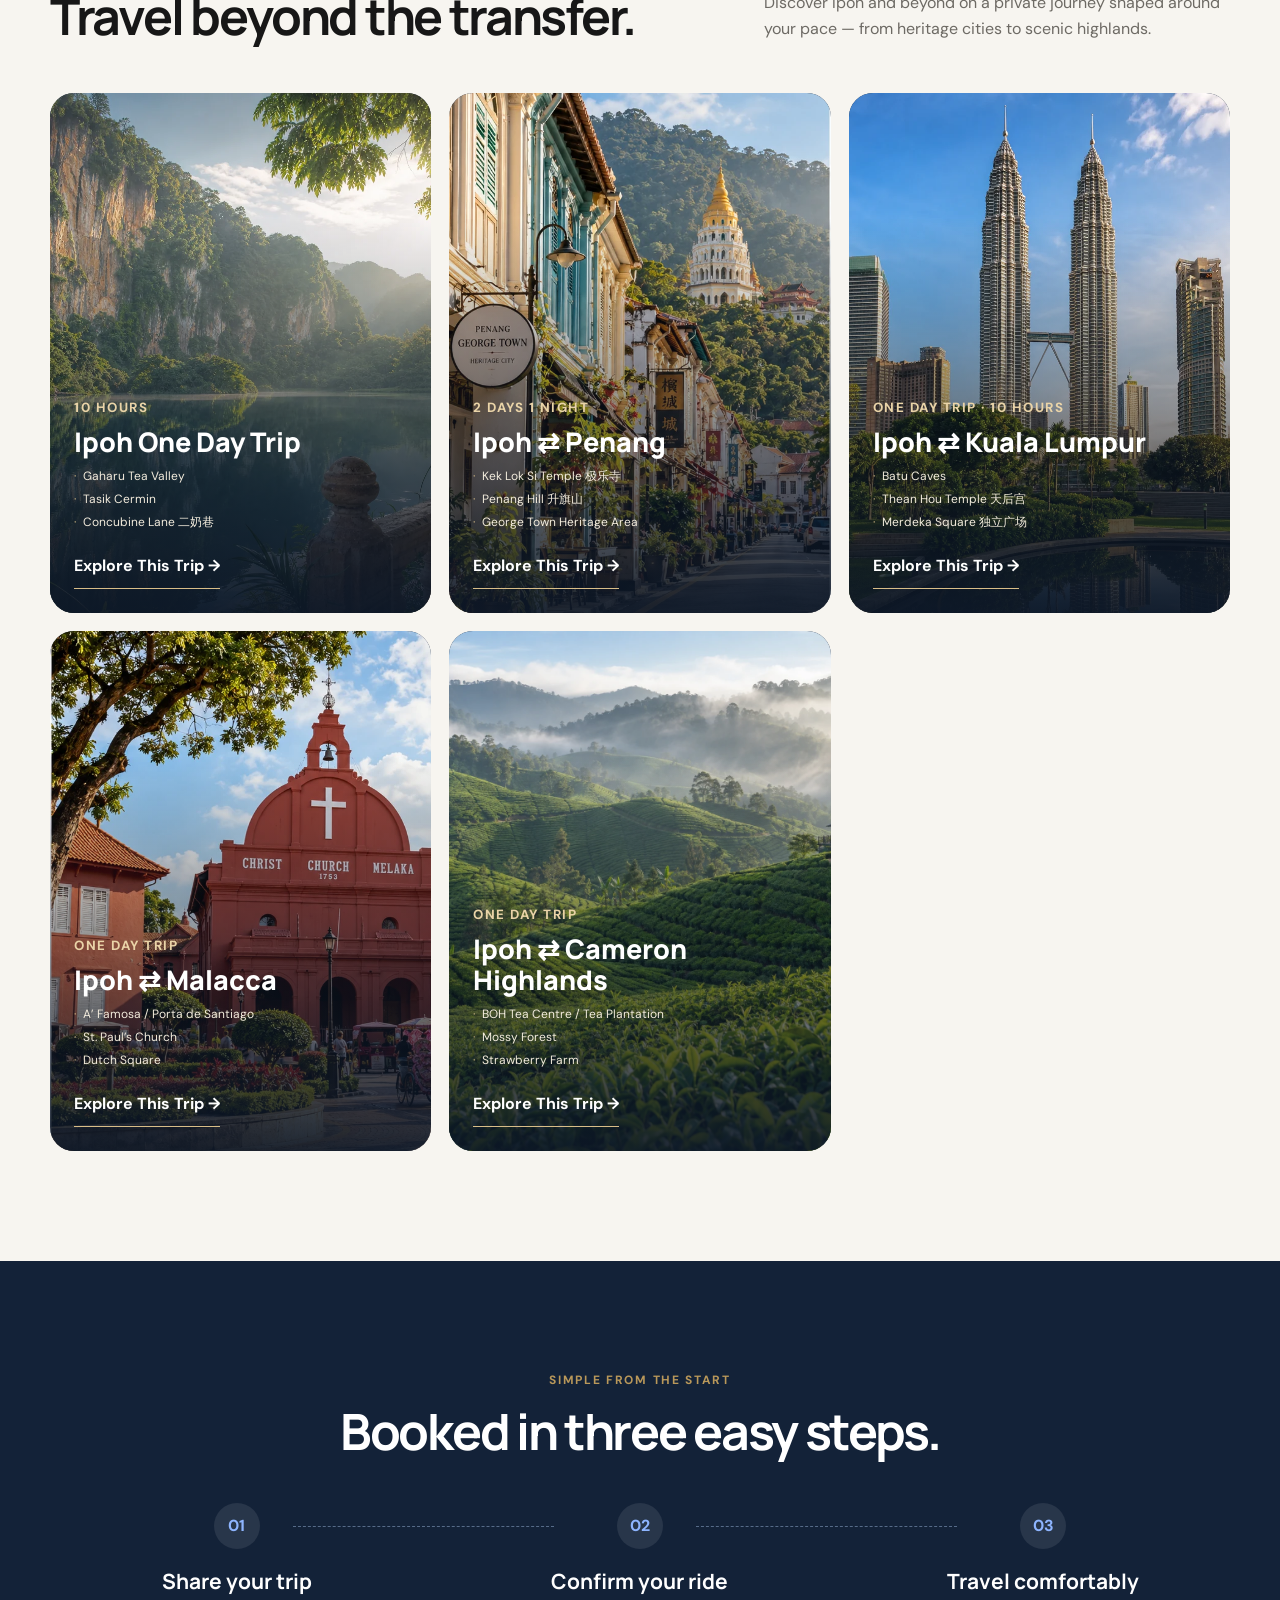
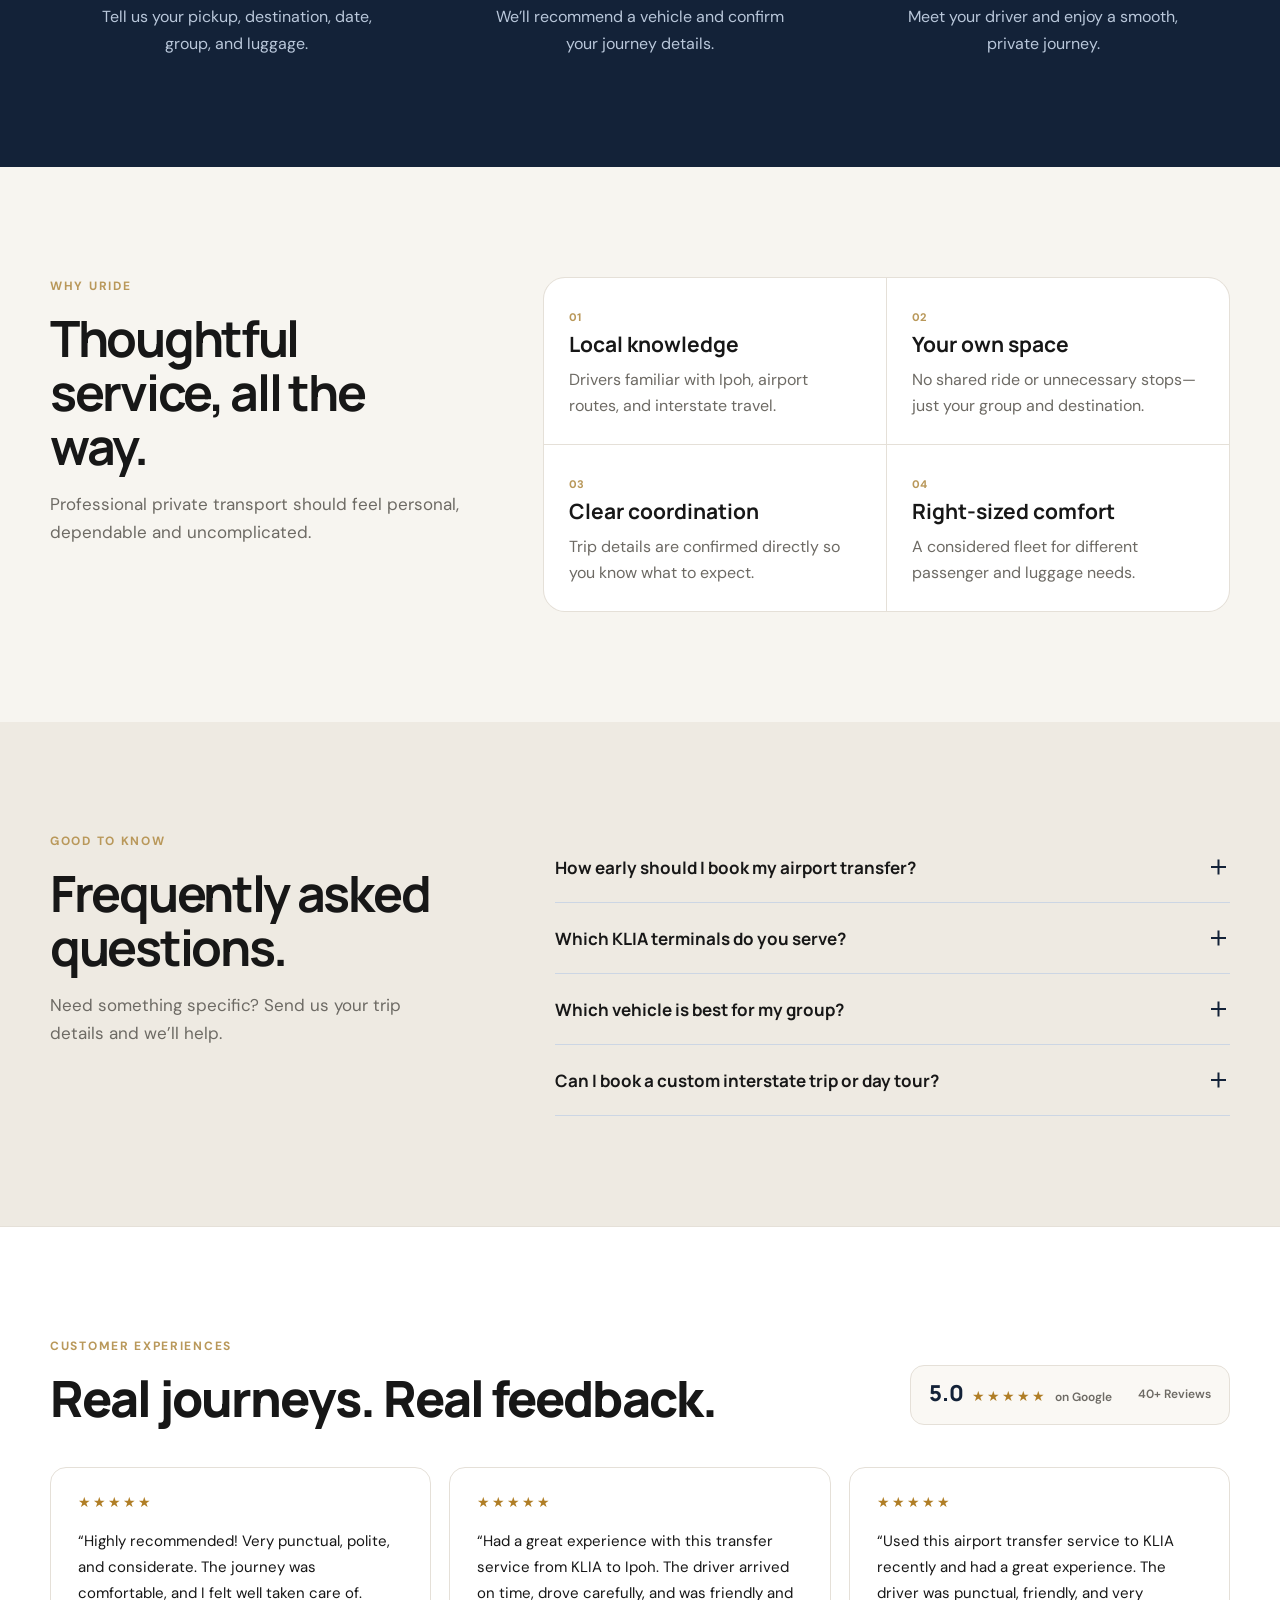
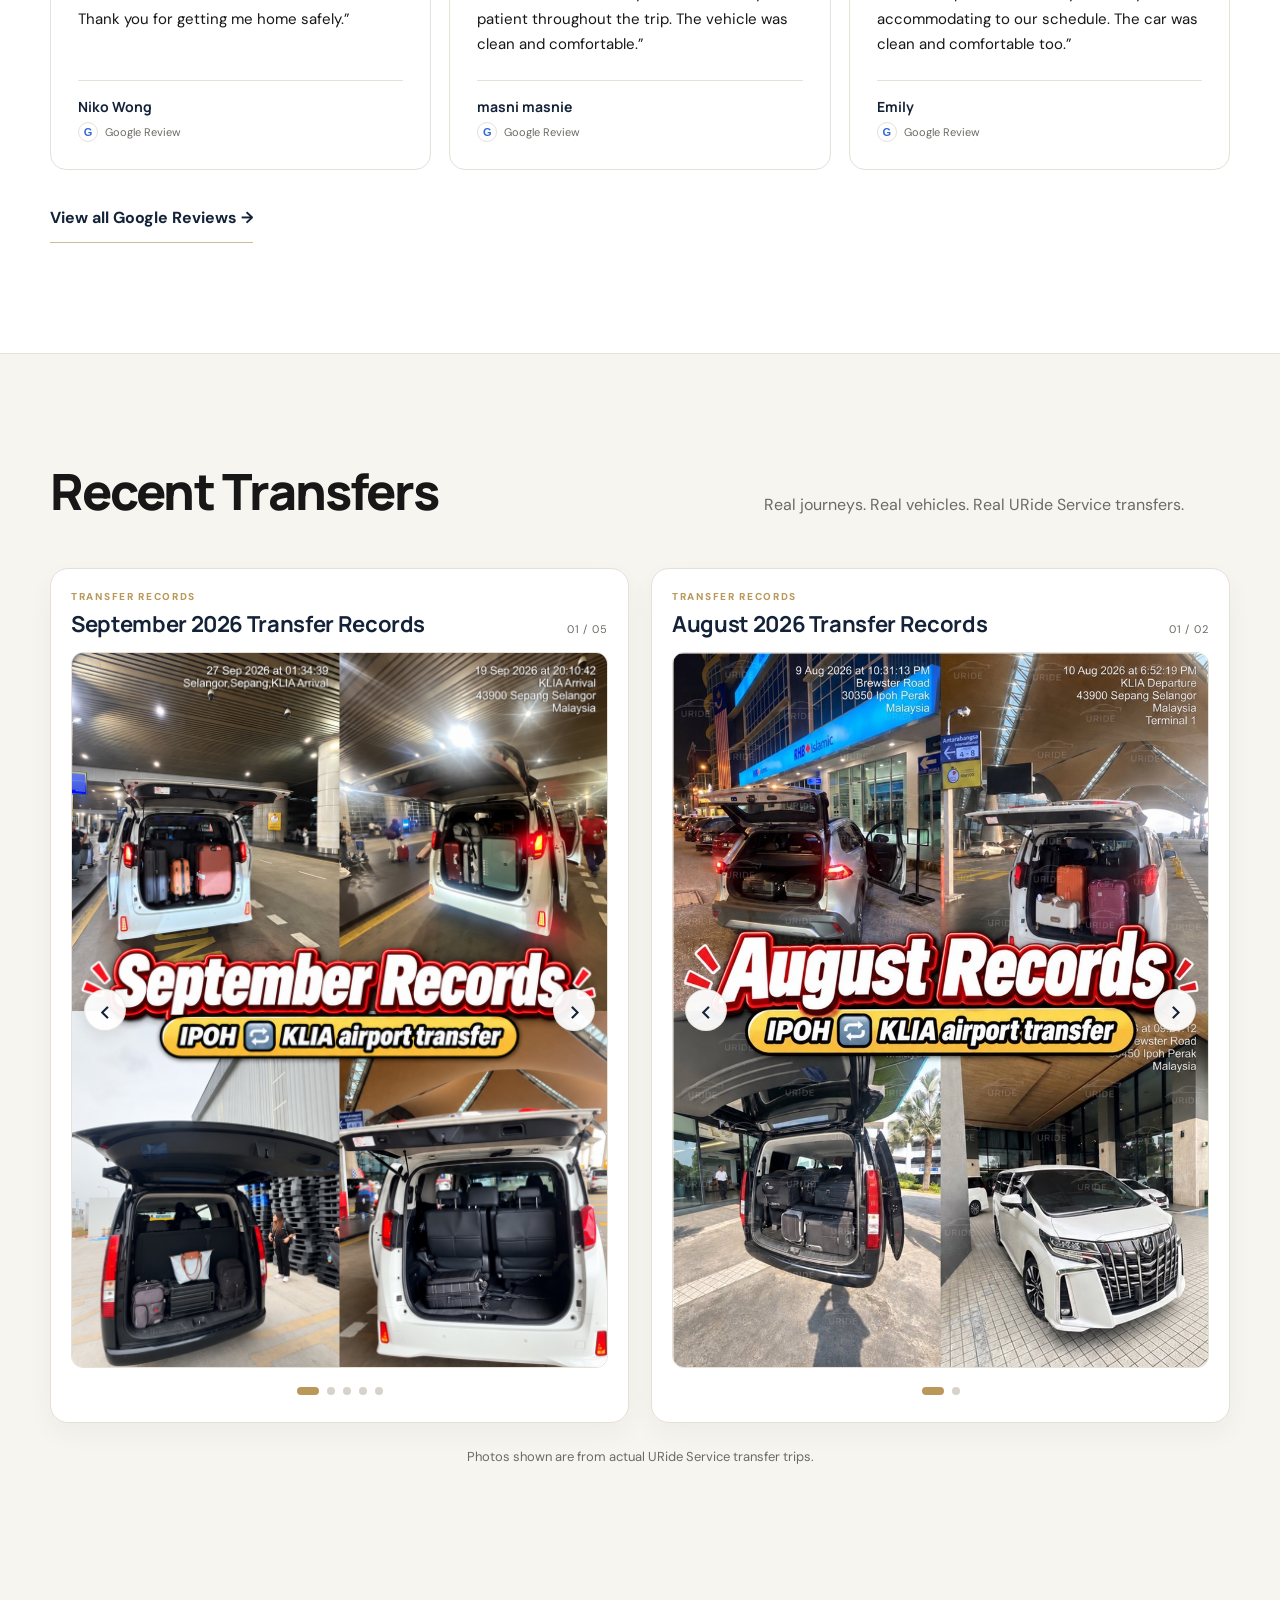
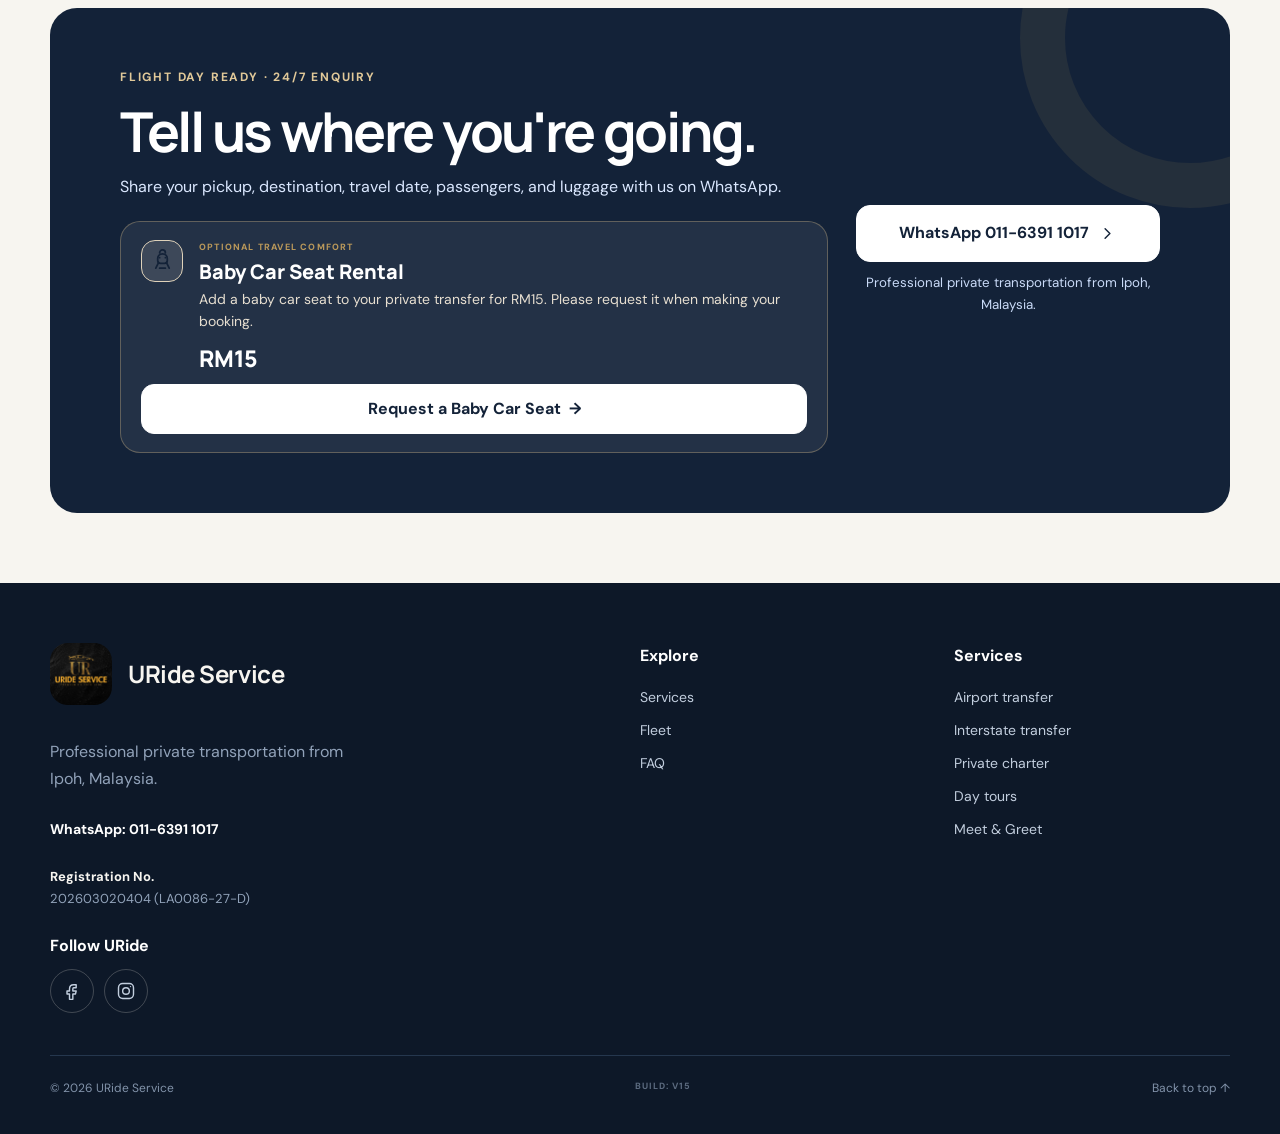
==== commit 543ff0fb: "Add monthly Recent Transfers gallery" ====
--- a/index.html
+++ b/index.html
@@ -9,10 +9,11 @@
   <link rel="preconnect" href="https://fonts.googleapis.com">
   <link rel="preconnect" href="https://fonts.gstatic.com" crossorigin>
   <link href="https://fonts.googleapis.com/css2?family=DM+Sans:wght@400;500;600;700&family=Manrope:wght@600;700;800&display=swap" rel="stylesheet">
-  <link rel="stylesheet" href="styles.css?v=20261002-services-media">
-  <script defer src="data.js?v=20261002-cameron"></script>
-  <script defer src="i18n.js?v=20261003-reviews40"></script>
+  <link rel="stylesheet" href="styles.css?v=20261104-recent-months">
+  <script defer src="data.js?v=20261104-recent-months"></script>
+  <script defer src="i18n.js?v=20261104-recent-months"></script>
   <script defer src="script.js?v=20261002-cameron"></script>
+  <script defer src="recent-transfers.js?v=20261104-recent-months"></script>
 </head>
 <body>
   <a class="skip-link" href="#main">Skip to content</a>
@@ -186,29 +187,7 @@
           <h2 id="recent-transfers-title">Recent Transfers</h2>
           <p>Real journeys. Real vehicles. Real URide Service transfers.</p>
         </div>
-        <div class="recent-transfers-grid">
-          <figure class="recent-transfer-media">
-            <img
-              data-recent-transfer-language
-              data-src-en="public/images/recent-transfers/recent-transfer-august-en.jpg"
-              data-src-zh="public/images/recent-transfers/recent-transfer-august-zh.jpg"
-              src="public/images/recent-transfers/recent-transfer-august-en.jpg"
-              alt="URide Service August transfer records"
-              width="900"
-              height="1200"
-              loading="lazy"
-              decoding="async">
-          </figure>
-          <figure class="recent-transfer-media">
-            <img
-              src="public/images/recent-transfers/recent-transfer-august-02.jpg"
-              alt="Actual URide Service transfer journeys at KLIA and Ipoh"
-              width="900"
-              height="1200"
-              loading="lazy"
-              decoding="async">
-          </figure>
-        </div>
+        <div class="recent-transfers-months" data-recent-transfers-gallery aria-label="Monthly transfer photo records"></div>
         <p class="recent-transfers-trust">Photos shown are from actual URide Service transfer trips.</p>
       </div>
     </section>
--- a/styles.css
+++ b/styles.css
@@ -129,10 +129,27 @@
 .recent-transfers-heading{align-items:end}
 .recent-transfers-heading h2{margin:0;font:800 clamp(34px,8vw,50px)/1.08 Manrope,sans-serif;letter-spacing:-1.9px}
 .recent-transfers-heading>p{max-width:470px}
-.recent-transfers-grid{display:grid;gap:18px;max-width:920px;margin-inline:auto}
-.recent-transfer-media{margin:0;overflow:hidden;aspect-ratio:3/4;border:1px solid var(--line);border-radius:18px;background:#fff;box-shadow:0 14px 34px rgba(42,35,25,.06)}
-.recent-transfer-media img{display:block;width:100%;height:auto;aspect-ratio:3/4;object-fit:contain;background:#fff}
+.recent-transfers-months{display:flex;gap:18px;overflow-x:auto;overscroll-behavior-x:contain;scroll-snap-type:x mandatory;scroll-padding-inline:4px;padding:2px 4px 14px;margin:0 -4px;-webkit-overflow-scrolling:touch;scrollbar-width:thin;scrollbar-color:#c5a66a transparent}
+.recent-month-card{position:relative;flex:0 0 90%;min-width:0;scroll-snap-align:start;scroll-snap-stop:always;padding:18px;border:1px solid var(--line);border-radius:18px;background:#fff;box-shadow:0 10px 26px rgba(42,35,25,.045)}
+.recent-month-heading{display:flex;align-items:end;justify-content:space-between;gap:14px;margin:0 0 14px}
+.recent-month-heading h3{margin:0;color:var(--navy);font:700 clamp(18px,3vw,22px)/1.25 Manrope,sans-serif;letter-spacing:-.35px}
+.recent-month-eyebrow{margin:0 0 5px;color:var(--amber);font-size:10px;font-weight:800;letter-spacing:1.7px;text-transform:uppercase}
+.recent-photo-count{flex:none;color:var(--muted);font-size:11px;font-variant-numeric:tabular-nums;letter-spacing:.08em}
+.recent-month-viewport{position:relative;overflow:hidden;aspect-ratio:3/4;border:1px solid var(--line);border-radius:12px;background:#f8f7f4}
+.recent-transfer-media{width:100%;height:100%;margin:0;overflow:hidden;background:#fff}
+.recent-transfer-media img{display:block;width:100%;height:100%;object-fit:contain;object-position:center;background:#fff}
+.recent-photo-arrow{position:absolute;top:50%;display:grid;place-items:center;width:42px;height:42px;transform:translateY(-50%);border:1px solid rgba(229,224,216,.9);border-radius:50%;background:rgba(255,255,255,.94);color:var(--navy);font:500 27px/1 Manrope,sans-serif;box-shadow:0 4px 16px rgba(25,34,50,.12);cursor:pointer;transition:background .2s,color .2s,border-color .2s}
+.recent-photo-arrow:hover{border-color:var(--amber);background:var(--navy);color:#fff}
+.recent-photo-arrow[hidden]{display:none}
+.recent-photo-previous{left:12px}.recent-photo-next{right:12px}
+.recent-photo-dots{display:flex;justify-content:center;align-items:center;gap:8px;min-height:22px;margin-top:12px}
+.recent-photo-dot{width:8px;height:8px;padding:0;border:0;border-radius:50%;background:#d8d3ca;cursor:pointer;transition:width .2s,background .2s}
+.recent-photo-dot.is-active{width:22px;border-radius:9px;background:var(--amber)}
+.recent-photo-meta{display:grid;gap:3px;margin-top:12px;text-align:center}
+.recent-photo-date{color:var(--amber);font-size:10px;font-weight:700;letter-spacing:.08em;text-transform:uppercase}
+.recent-photo-route{color:var(--navy);font-size:14px}.recent-photo-vehicle{color:var(--muted);font-size:12px}
 .recent-transfers-trust{max-width:920px;margin:20px auto 0;color:var(--muted);font-size:13px;line-height:1.6;text-align:center}
-@media(min-width:700px){.recent-transfers-grid{grid-template-columns:repeat(2,minmax(0,1fr));gap:24px}.recent-transfers-trust{margin-top:24px}}
+@media(min-width:700px){.recent-transfers-months{display:grid;grid-template-columns:repeat(2,minmax(0,1fr));gap:22px;overflow:visible;padding:0;margin:0}.recent-month-card{padding:20px}.recent-transfers-trust{margin-top:24px}}
+@media(max-width:480px){.recent-month-card{padding:14px;border-radius:15px}.recent-month-viewport{border-radius:10px}.recent-photo-arrow{width:38px;height:38px}.recent-transfers-heading{align-items:start}.recent-transfers-heading h2{font-size:clamp(30px,8vw,42px)}}
 .site-header .brand{gap:14px;min-width:0}.site-header .brand::after{content:"URIDE SERVICE";color:var(--navy);font:700 19px/1 Manrope,sans-serif;letter-spacing:.055em;white-space:nowrap}@media(max-width:699px){.site-header .brand{gap:10px}.site-header .brand::after{font-size:15px;letter-spacing:.035em}}@media(min-width:980px){.site-header .brand::after{font-size:20px}}
 .kl-route-summary{display:flex;flex-wrap:wrap;gap:8px 18px;margin:24px 0 0;color:var(--navy);font:700 14px Manrope,sans-serif}.kl-route-summary span{color:var(--amber)}.kl-transfer-grid{grid-template-columns:1fr}.price-list dd small{color:var(--muted);font-size:10px;font-weight:600}.kl-transfer-note{max-width:760px;margin:22px 0 0;color:var(--muted);font-size:13px}@media(min-width:700px){.kl-transfer-grid{grid-template-columns:repeat(2,minmax(0,1fr))}}
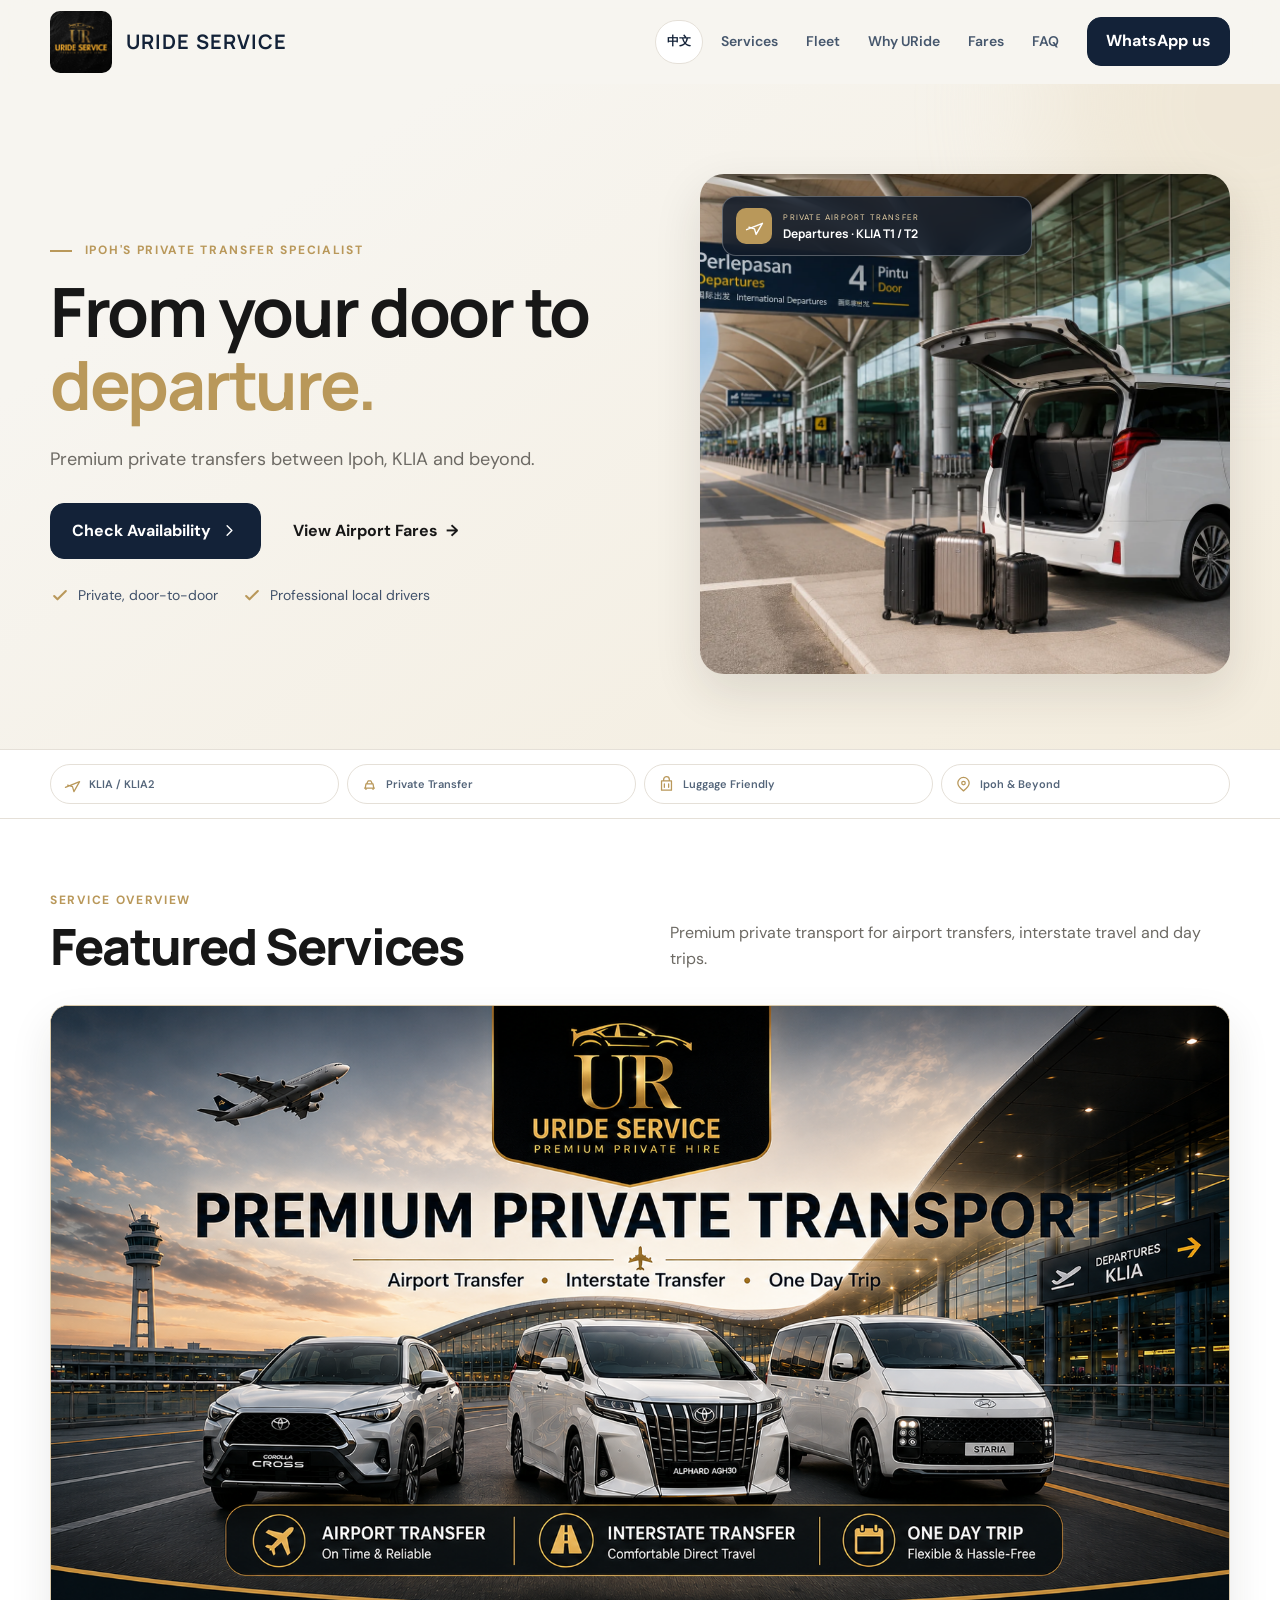
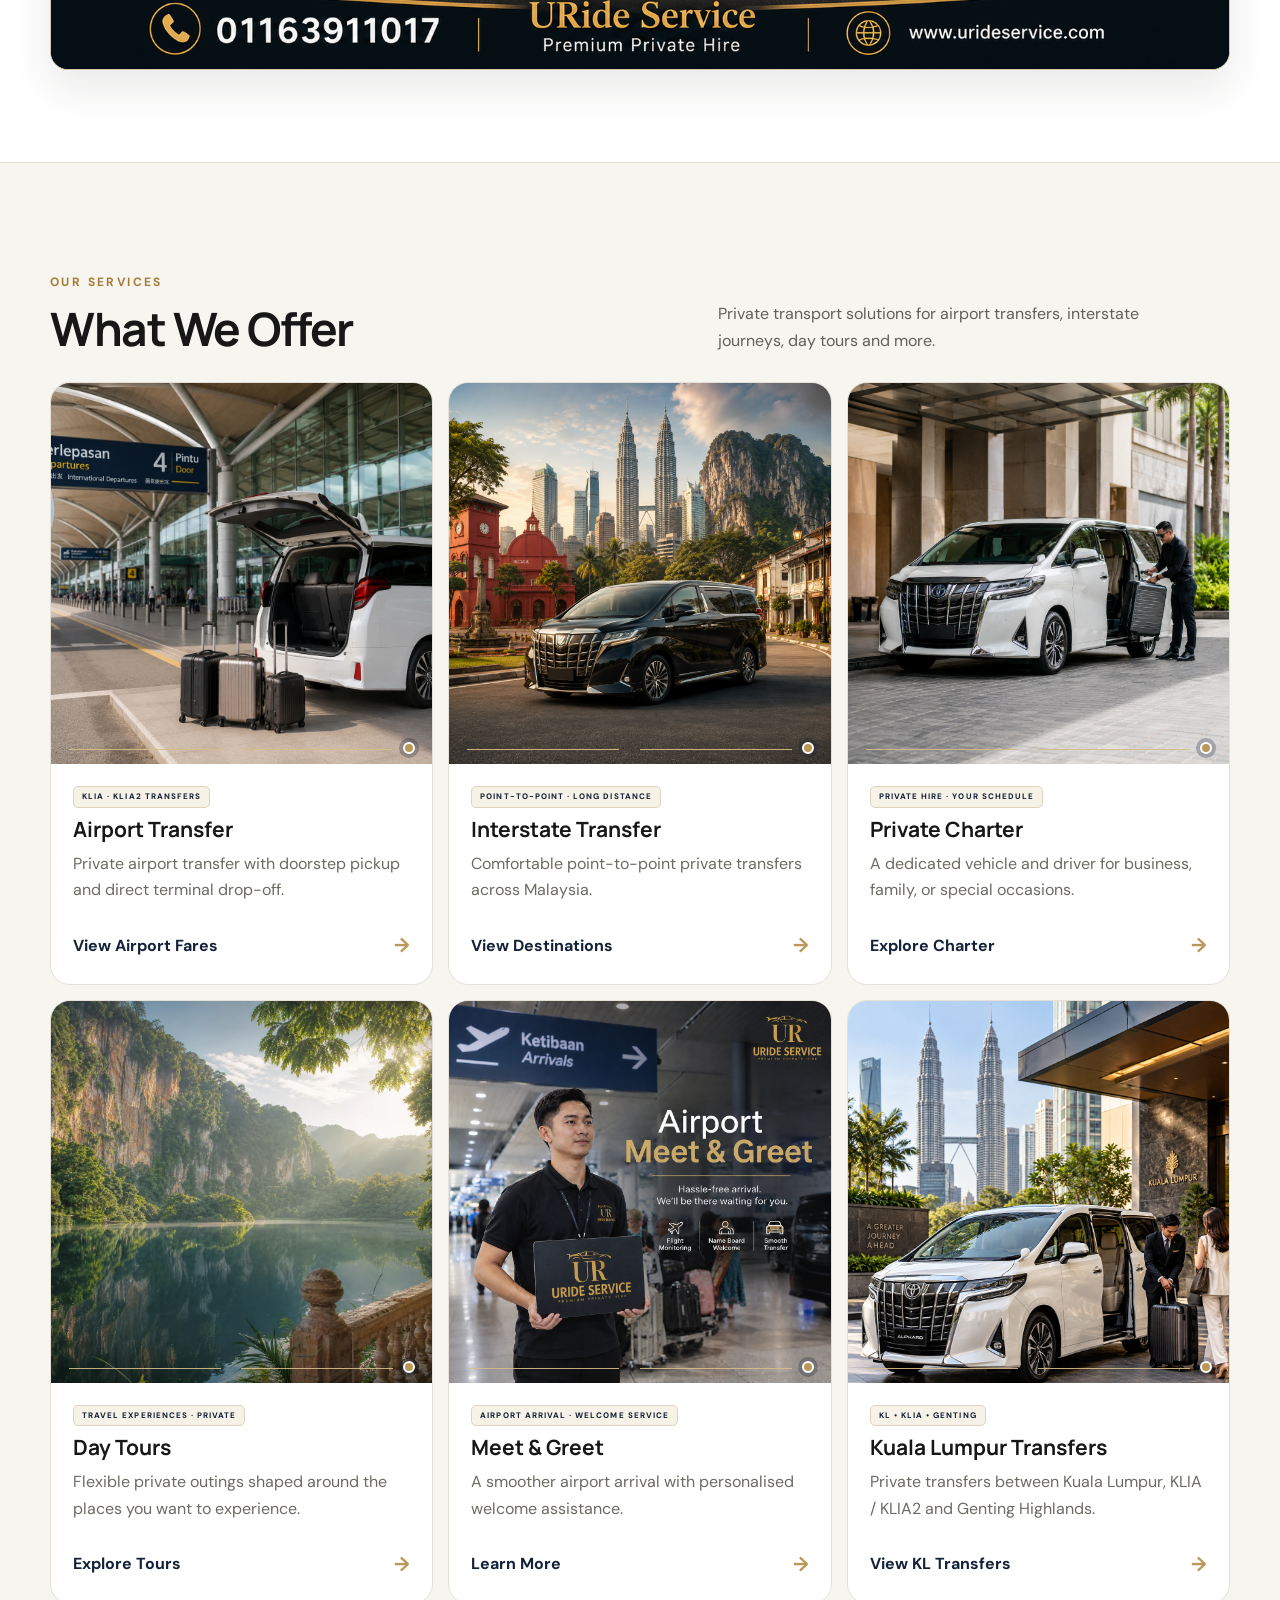
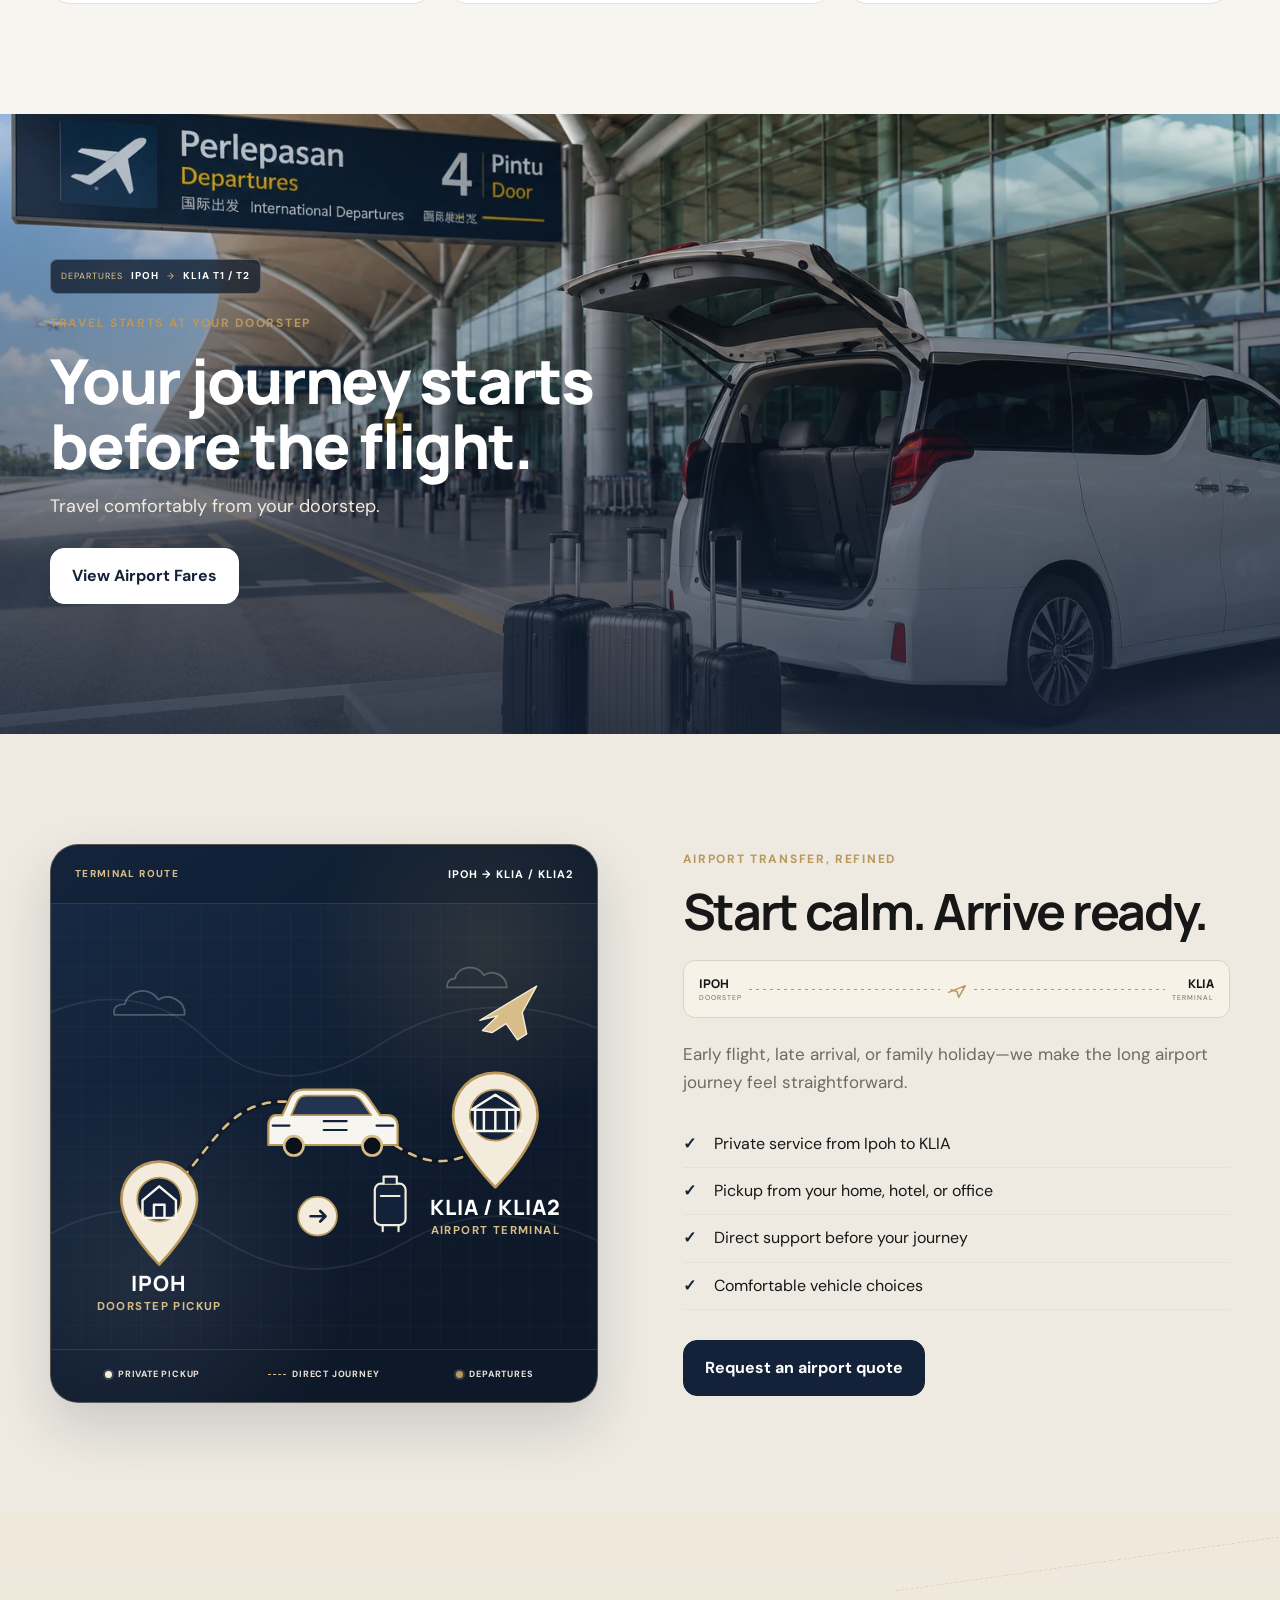
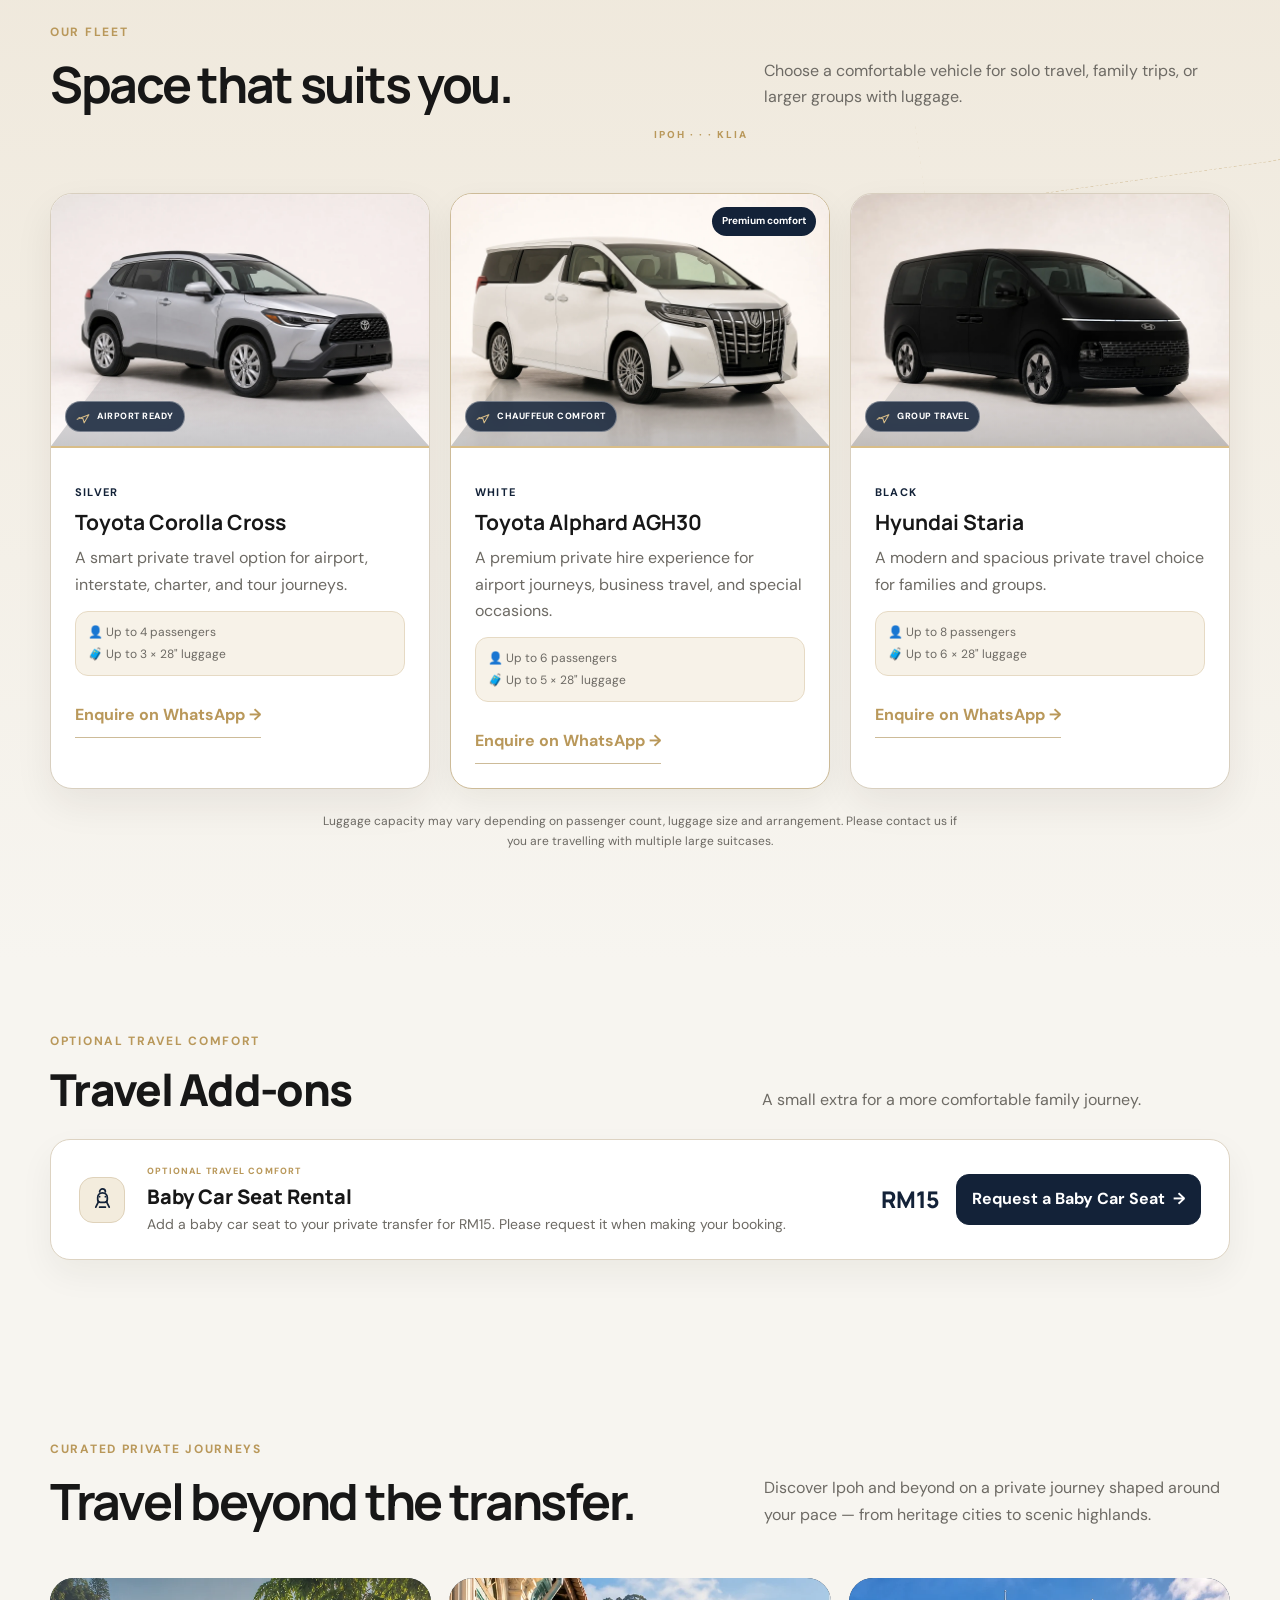
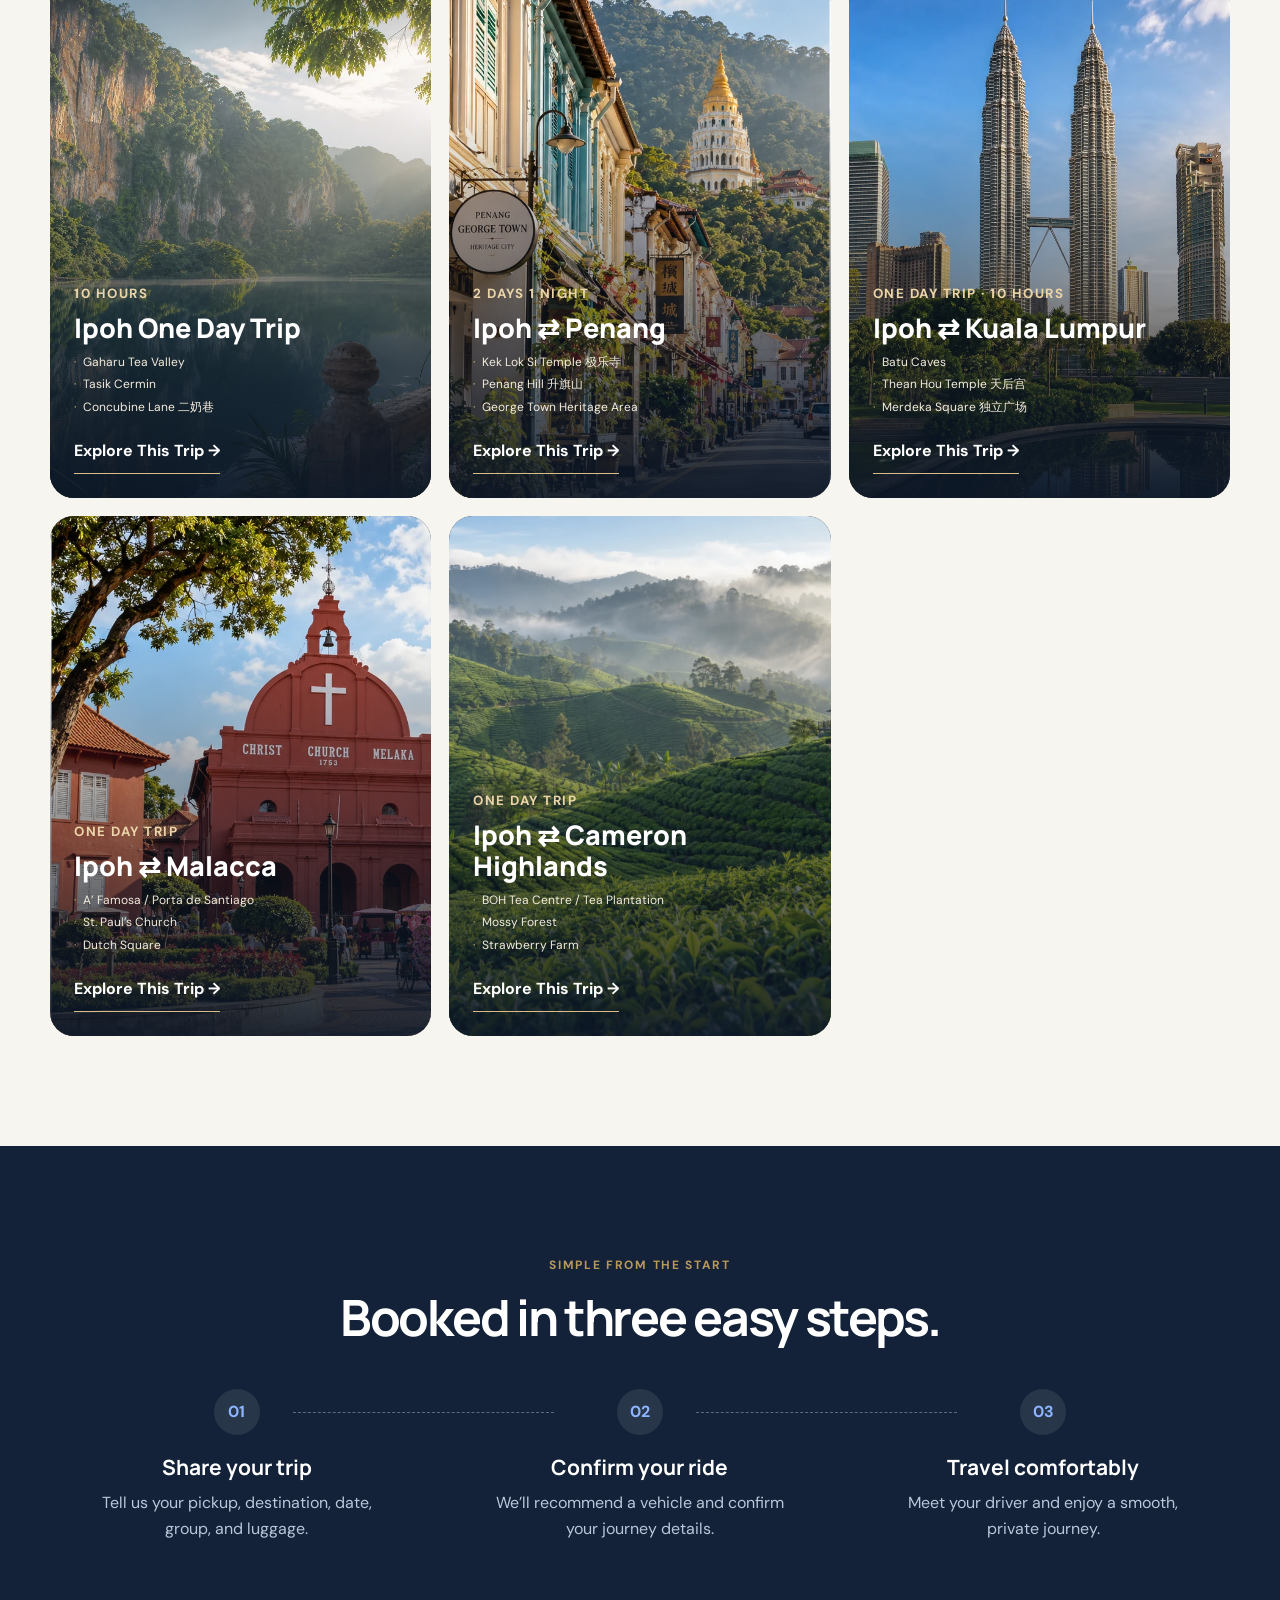
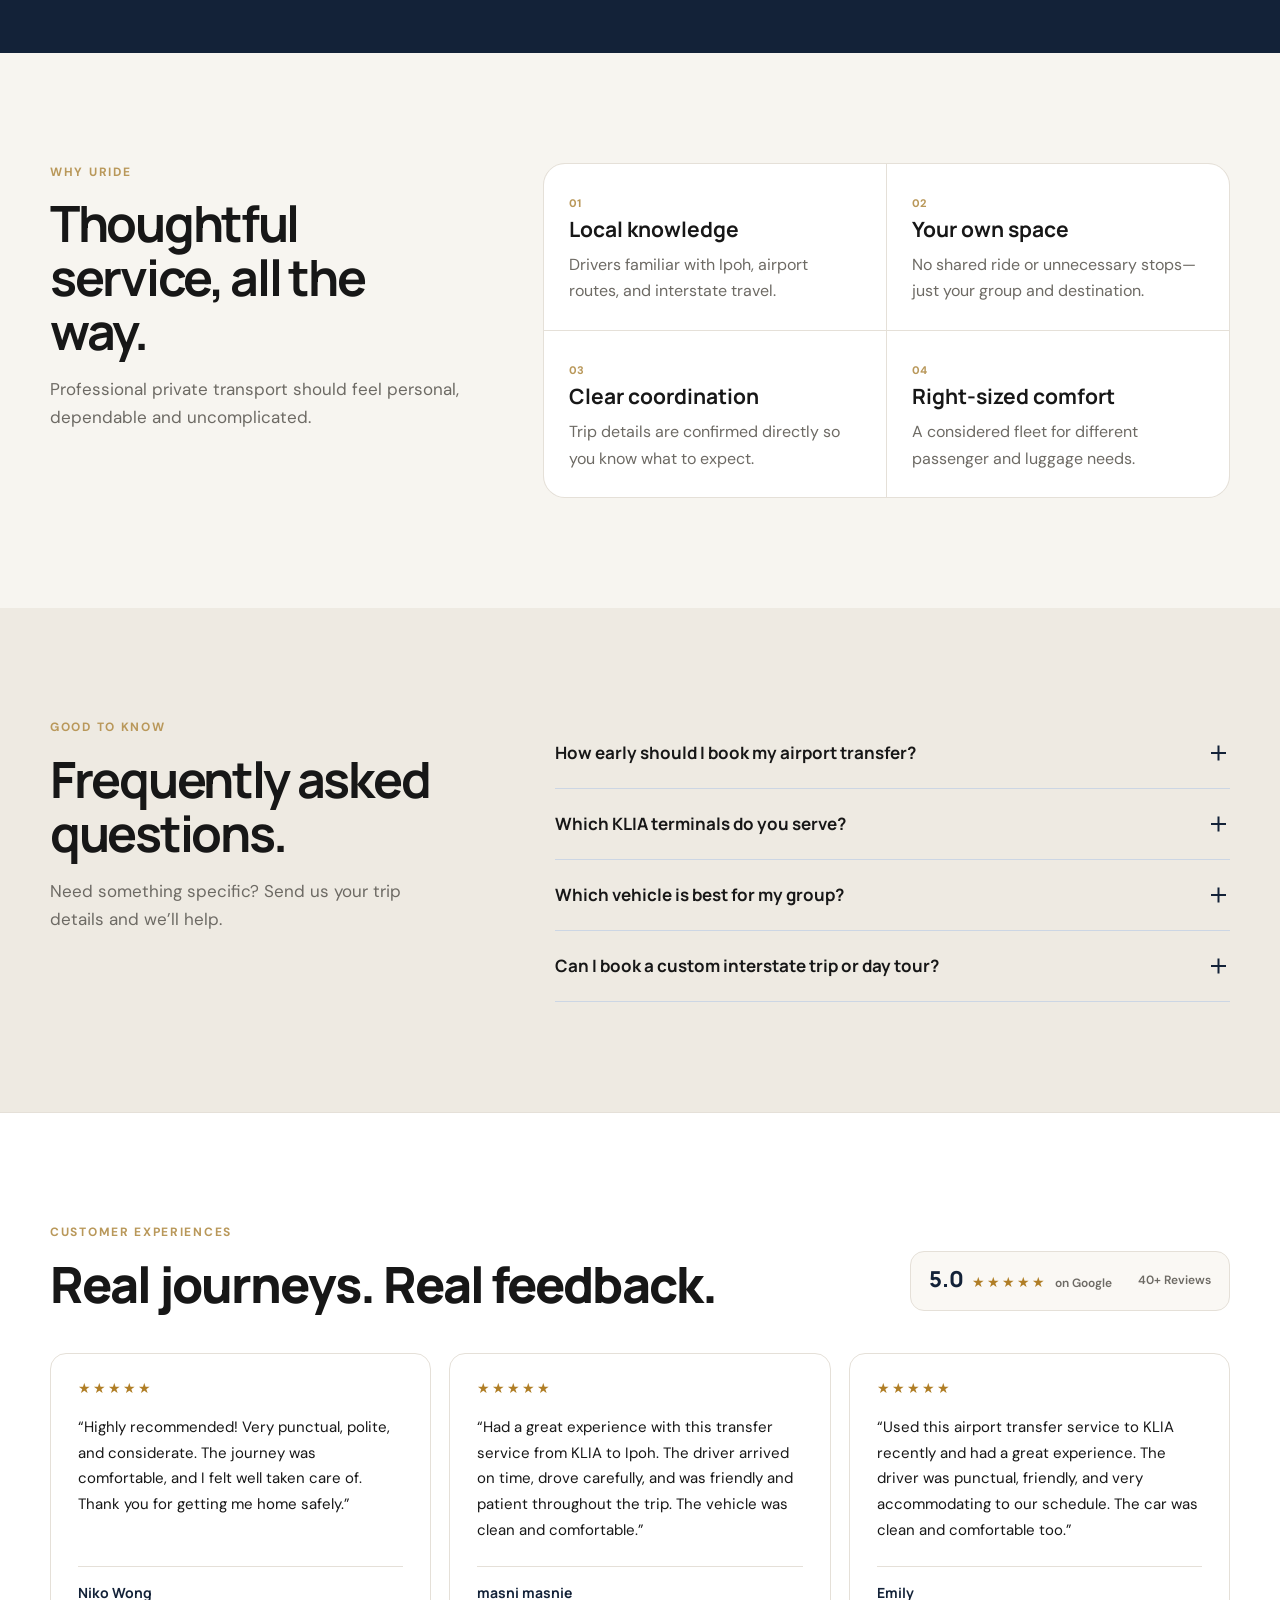
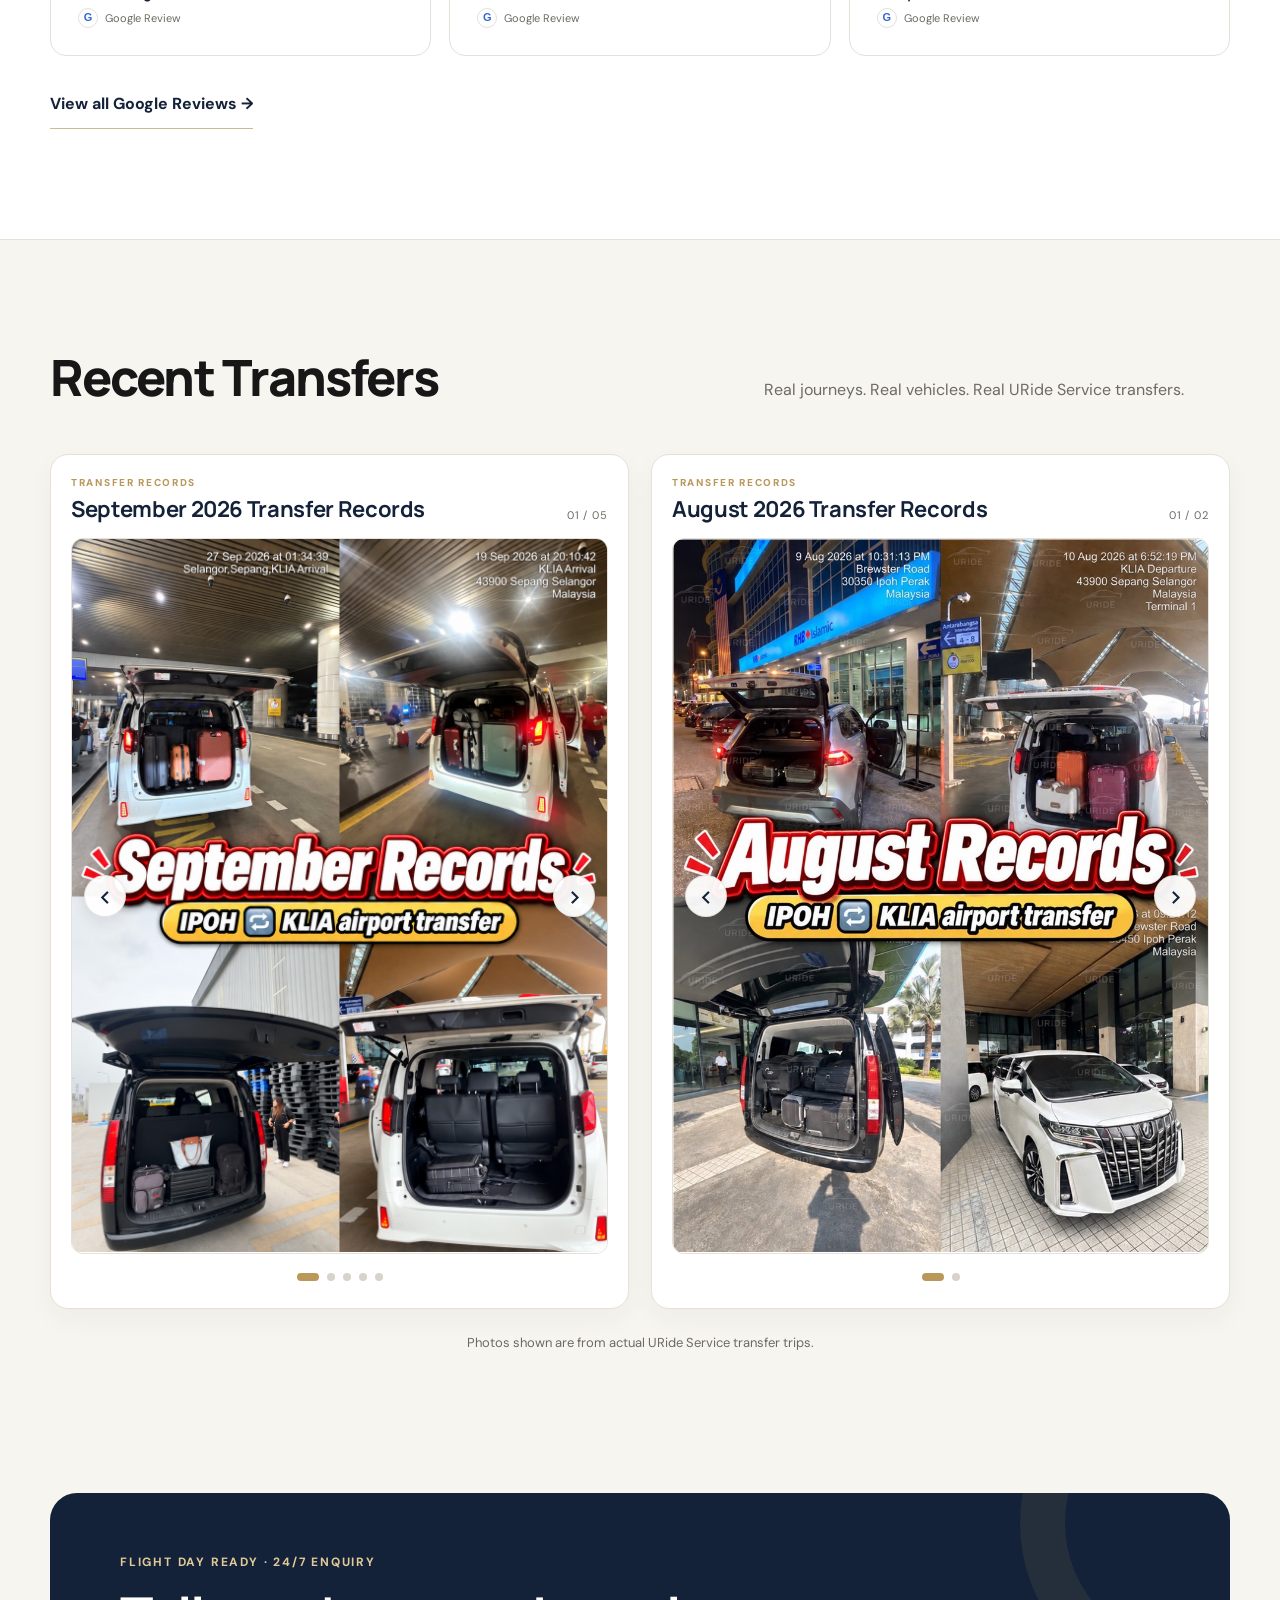
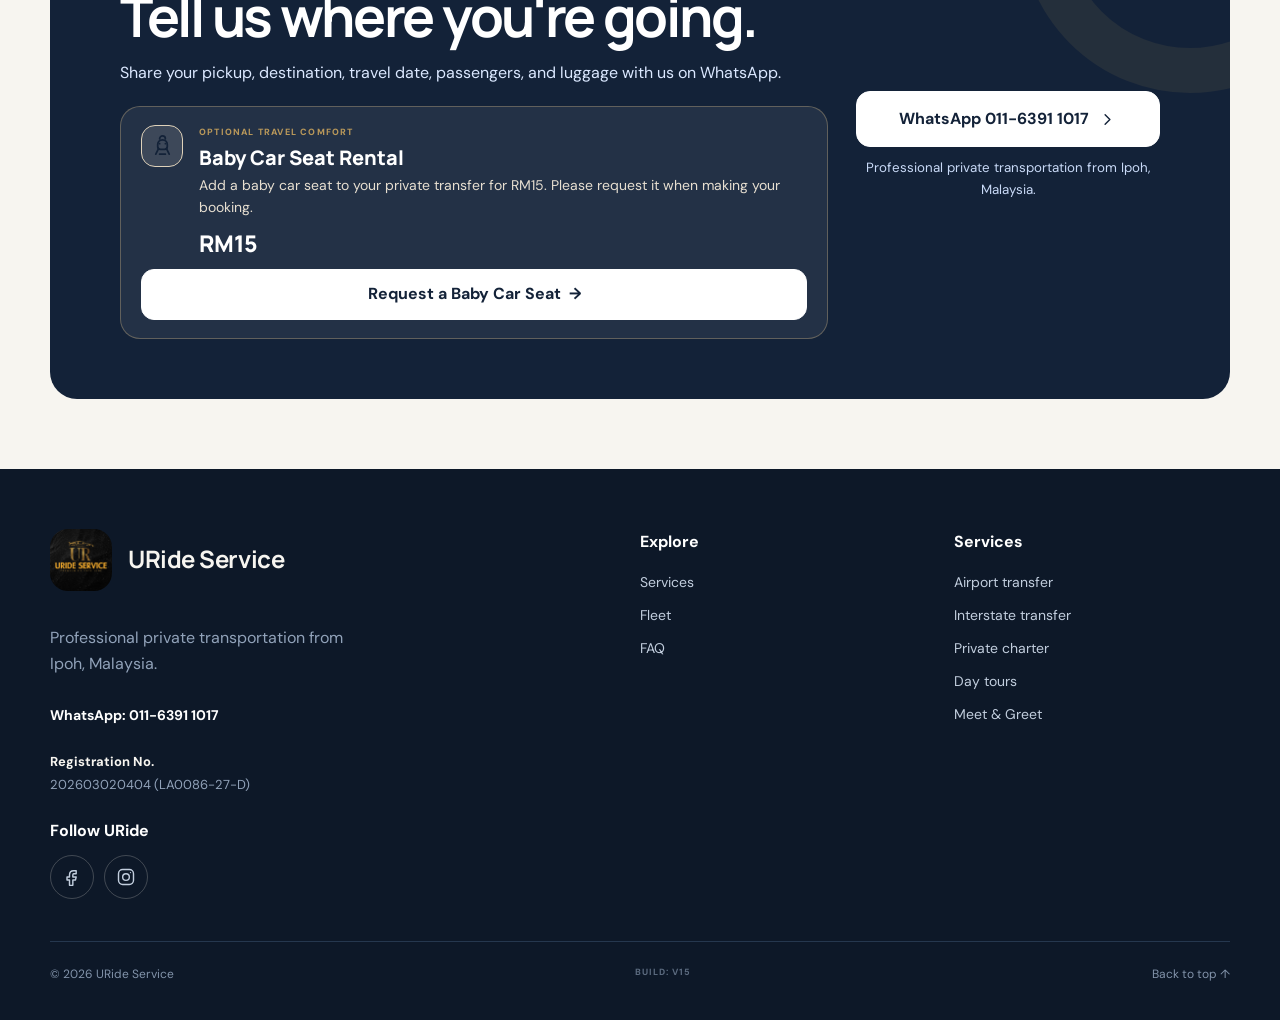
==== commit 6dcaf960: "Add mobile Services carousel and clear heading" ====
--- a/index.html
+++ b/index.html
@@ -1,201 +1,201 @@
-<!doctype html>
-<html lang="en">
-<head>
-  <meta charset="utf-8">
-  <meta name="viewport" content="width=device-width, initial-scale=1">
-  <meta name="theme-color" content="#ffffff">
-  <meta name="description" content="Premium private airport transfers, charter services and day tours from Ipoh to KLIA and across Malaysia.">
-  <title>URide Service | Ipoh to KLIA Airport Transfer</title>
-  <link rel="preconnect" href="https://fonts.googleapis.com">
-  <link rel="preconnect" href="https://fonts.gstatic.com" crossorigin>
-  <link href="https://fonts.googleapis.com/css2?family=DM+Sans:wght@400;500;600;700&family=Manrope:wght@600;700;800&display=swap" rel="stylesheet">
-  <link rel="stylesheet" href="styles.css?v=20261104-recent-months">
-  <script defer src="data.js?v=20261104-recent-months"></script>
-  <script defer src="i18n.js?v=20261104-recent-months"></script>
-  <script defer src="script.js?v=20261002-cameron"></script>
-  <script defer src="recent-transfers.js?v=20261104-recent-months"></script>
-</head>
-<body>
-  <a class="skip-link" href="#main">Skip to content</a>
-  <header class="site-header" data-header>
-    <div class="container nav-wrap">
-      <a class="brand" href="#top" aria-label="URide Service home"><img src="public/images/uride-logo.png" alt="URide Service — Premium Private Hire" width="500" height="500"></a>
-      <button class="menu-button" type="button" aria-label="Open menu" aria-expanded="false" aria-controls="site-menu" data-menu-button>
-        <svg viewBox="0 0 24 24" aria-hidden="true"><path d="M4 7h16M4 12h16M4 17h16"/></svg>
-      </button>
-      <nav class="site-nav" id="site-menu" aria-label="Main navigation" data-menu>
-        <a href="#services">Services</a><a href="#fleet">Fleet</a><a href="#why-us">Why URide</a><a href="services/airport-transfer/">Fares</a><a href="#faq">FAQ</a>
-        <a class="button button-small whatsapp-link" href="https://wa.me/601163911017" target="_blank" rel="noopener">WhatsApp us</a>
-      </nav>
-    </div>
-  </header>
-
-  <main id="main">
-    <section class="hero" id="top">
-      <div class="container hero-grid">
-        <div class="hero-copy">
-          <p class="eyebrow"><span></span> Ipoh's private transfer specialist</p>
-          <h1>From your door to <em>departure.</em></h1>
-          <p class="hero-lead">Premium private transfers between Ipoh, KLIA and beyond.</p>
-          <div class="hero-actions">
-            <a class="button whatsapp-link" href="https://wa.me/601163911017?text=Hello%20URide%20Service%2C%20I%20would%20like%20to%20check%20availability." target="_blank" rel="noopener">Check Availability <svg viewBox="0 0 24 24" aria-hidden="true"><path d="m9 18 6-6-6-6"/></svg></a>
-            <a class="text-link" href="services/airport-transfer/">View Airport Fares <span aria-hidden="true">→</span></a>
-          </div>
-          <ul class="hero-notes" aria-label="Service highlights">
-            <li><svg viewBox="0 0 24 24"><path d="m5 12 4 4L19 6"/></svg> Private, door-to-door</li>
-            <li><svg viewBox="0 0 24 24"><path d="m5 12 4 4L19 6"/></svg> Professional local drivers</li>
-          </ul>
-        </div>
-        <div class="hero-visual hero-photo" aria-label="Premium private transfer journey from Ipoh to KLIA">
-          <img class="hero-photo-image" src="public/images/uride-airport-transfer-supplied.webp" alt="White private transfer vehicle with luggage at an airport departures terminal" width="1536" height="1024">
-          <div class="hero-departure-board"><span class="departure-plane"><svg viewBox="0 0 24 24" aria-hidden="true"><path d="m2 16 20-8-8 14-2-7-7-2 3Z"/></svg></span><span><small>PRIVATE AIRPORT TRANSFER</small><b>Departures · KLIA T1 / T2</b></span></div>
-          <div class="route-card">
-            <div class="route-top"><span>YOUR MOST-BOOKED ROUTE</span><span class="live-dot">Available</span></div>
-            <div class="route-line">
-              <div><b>Ipoh</b><small>Doorstep pickup</small></div>
-              <div class="route-track"><i></i><svg viewBox="0 0 24 24"><path d="M5 12h14m-5-5 5 5-5 5"/></svg><i></i></div>
-              <div class="align-right"><b>KLIA</b><small>Terminal drop-off</small></div>
-            </div>
-            <div class="route-meta"><span><b>Private</b> ride</span><span><b>Direct</b> journey</span><span><b>24/7</b> booking</span></div>
-          </div>
-          <svg class="hero-car" viewBox="0 0 760 310" role="img" aria-label="Modern premium vehicle illustration">
-            <defs><linearGradient id="carPaint" x1="0" x2="1"><stop stop-color="#dfe6ef"/><stop offset=".45" stop-color="#fff"/><stop offset="1" stop-color="#b9c6d7"/></linearGradient><linearGradient id="glass" x1="0" x2="1"><stop stop-color="#10233f"/><stop offset="1" stop-color="#406283"/></linearGradient></defs>
-            <ellipse cx="390" cy="262" rx="320" ry="25" fill="#10233f" opacity=".12"/>
-            <path d="M87 199c15-38 47-57 105-65l87-12 79-73c18-15 40-24 65-24h95c33 0 59 11 84 38l61 68c34 6 55 22 64 51l8 32c3 15-8 29-23 29H99c-27 0-31-24-12-44Z" fill="url(#carPaint)" stroke="#8ea0b6" stroke-width="3"/>
-            <path d="m301 119 72-65c11-10 25-15 41-15h33v79H301Zm165-80h50c24 0 44 9 62 29l44 50H466V39Z" fill="url(#glass)"/>
-            <path d="M463 39v163M274 123l26 79m327-74 26 6" fill="none" stroke="#8ea0b6" stroke-width="3"/>
-            <path d="M88 200h87m453 0h47" fill="none" stroke="#b9985a" stroke-width="8"/>
-            <circle cx="217" cy="229" r="49" fill="#15243a"/><circle cx="217" cy="229" r="25" fill="#cbd5e1"/><circle cx="578" cy="229" r="49" fill="#15243a"/><circle cx="578" cy="229" r="25" fill="#cbd5e1"/>
-          </svg>
-          <div class="floating-chip"><span class="chip-icon"><svg viewBox="0 0 24 24"><path d="M20 10c0 5-8 11-8 11s-8-6-8-11a8 8 0 1 1 16 0Z"/><circle cx="12" cy="10" r="2.5"/></svg></span><span><small>Door-to-door</small><b>Travel made simple</b></span></div>
-        </div>
-      </div>
-    </section>
-
-    <section class="trust-bar travel-strip" aria-label="URide travel services"><div class="container trust-grid"><span><svg viewBox="0 0 24 24" aria-hidden="true"><path d="m2 16 20-8-8 14-2-7-7-2 3Z"/></svg>KLIA / KLIA2</span><span><svg viewBox="0 0 24 24" aria-hidden="true"><path d="M5 17h14M6 17l1-6h10l1 6M8 11l2-4h4l2 4M7 17v2m10-2v2"/></svg>Private Transfer</span><span><svg viewBox="0 0 24 24" aria-hidden="true"><path d="M8 7V5a4 4 0 0 1 8 0v2M5 7h14v13H5zM9 11v5m6-5v5"/></svg>Luggage Friendly</span><span><svg viewBox="0 0 24 24" aria-hidden="true"><path d="M20 10c0 5-8 11-8 11S4 15 4 10a8 8 0 1 1 16 0Z"/><circle cx="12" cy="10" r="2.5"/></svg>Ipoh &amp; Beyond</span></div></section>
-
-    <section class="featured-services-section" aria-labelledby="featured-services-title"><div class="container"><div class="featured-services-heading"><div><p class="eyebrow">Service overview</p><h2 id="featured-services-title">Featured Services</h2></div><p>Premium private transport for airport transfers, interstate travel and day trips.</p></div><div class="featured-services-poster"><img data-featured-services-poster data-src-en="public/images/featured-services-en.png" data-src-zh="public/images/featured-services-zh.png" width="1672" height="941" decoding="async"></div></div></section>
-
-    <section class="section" id="services">
-      <div class="container">
-        <div class="section-heading"><div><p class="eyebrow airport-label"><svg viewBox="0 0 24 24" aria-hidden="true"><path d="m2 16 20-8-8 14-2-7-7-2 3Z"/></svg>Airport &amp; private travel</p><h2>Private rides for every departure.</h2></div><p>From airport departures to private days out, every trip is arranged with the same care and attention.</p></div>
-        <div class="section-flight-line" aria-label="Journey from Ipoh to KLIA or beyond"><span>IPOH</span><i></i><svg viewBox="0 0 24 24" aria-hidden="true"><path d="m2 16 20-8-8 14-2-7-7-2 3Z"/></svg><i></i><span>KLIA / BEYOND</span></div>
-        <div class="services-grid services-grid-photographic">
-          <a class="service-card service-card-photo" href="services/airport-transfer/"><span class="service-card-image"><img src="public/images/services/airport-transfer.webp" alt="White private transfer vehicle with luggage at an airport departures terminal" width="1536" height="1024" loading="lazy"></span><span class="service-card-body"><span class="terminal-micro-label">KLIA · KLIA2 TRANSFERS</span><strong>Airport Transfer</strong><span class="service-description">Private airport transfer with doorstep pickup and direct terminal drop-off.</span><span class="service-cta">View Airport Fares <b>→</b></span></span></a>
-          <a class="service-card service-card-photo" href="services/interstate-transfer/"><span class="service-card-image"><img src="public/images/services/interstate-transfer.png" alt="Black Toyota Alphard for private interstate transfers across Malaysia" width="1254" height="1254" loading="lazy"></span><span class="service-card-body"><span class="terminal-micro-label">POINT-TO-POINT · LONG DISTANCE</span><strong>Interstate Transfer</strong><span class="service-description">Comfortable point-to-point private transfers across Malaysia.</span><span class="service-cta">View Destinations <b>→</b></span></span></a>
-          <a class="service-card service-card-photo" href="services/private-charter/"><span class="service-card-image"><img src="public/images/services/private-charter.png" alt="Driver loading luggage into a white Toyota Alphard for private charter" width="1254" height="1254" loading="lazy"></span><span class="service-card-body"><span class="terminal-micro-label">PRIVATE HIRE · YOUR SCHEDULE</span><strong>Private Charter</strong><span class="service-description">A dedicated vehicle and driver for business, family, or special occasions.</span><span class="service-cta">Explore Charter <b>→</b></span></span></a>
-          <a class="service-card service-card-photo" href="services/day-tours/"><span class="service-card-image"><img src="public/images/services/day-tours.webp" alt="Tasik Cermin limestone scenery for a private Ipoh day tour" width="1536" height="1024" loading="lazy"></span><span class="service-card-body"><span class="terminal-micro-label">TRAVEL EXPERIENCES · PRIVATE</span><strong>Day Tours</strong><span class="service-description">Flexible private outings shaped around the places you want to experience.</span><span class="service-cta">Explore Tours <b>→</b></span></span></a>
-          <a class="service-card service-card-photo" href="services/meet-and-greet/"><span class="service-card-image service-card-image-meet"><img src="public/images/services/meet-and-greet.png" alt="URide Service staff welcoming travellers at airport arrivals" width="1254" height="1254" loading="lazy"></span><span class="service-card-body"><span class="terminal-micro-label">AIRPORT ARRIVAL · WELCOME SERVICE</span><strong>Meet &amp; Greet</strong><span class="service-description">A smoother airport arrival with personalised welcome assistance.</span><span class="service-cta">Learn More <b>→</b></span></span></a>
-          <a class="service-card service-card-photo" href="services/kuala-lumpur-transfer/"><span class="service-card-image service-card-image-kl"><img src="public/images/services/kuala-lumpur-transfer.png" alt="Premium Kuala Lumpur private transfer service with Toyota Alphard" width="1122" height="1402" loading="lazy"></span><span class="service-card-body"><span class="terminal-micro-label">KL • KLIA • GENTING</span><strong>Kuala Lumpur Transfers</strong><span class="service-description">Private transfers between Kuala Lumpur, KLIA / KLIA2 and Genting Highlands.</span><span class="service-cta">View KL Transfers <b>→</b></span></span></a>
-        </div>
-      </div>
-    </section>
-
-    <section class="journey-banner"><img src="public/images/uride-airport-transfer-supplied.webp" alt="White private transfer vehicle and luggage at an airport departures terminal" width="1536" height="1024" loading="lazy"><div class="journey-banner-shade"></div><div class="container journey-banner-copy"><div class="terminal-sign-row"><span>DEPARTURES</span><b>IPOH</b><i>→</i><b>KLIA T1 / T2</b></div><p class="eyebrow">Travel starts at your doorstep</p><h2>Your journey starts before the flight.</h2><p>Travel comfortably from your doorstep.</p><a class="button button-light" href="services/airport-transfer/">View Airport Fares</a></div></section>
-
-    <section class="section route-section" id="airport-journey">
-      <div class="container route-feature">
-        <figure class="route-illustration">
-          <div class="route-board-heading"><span>TERMINAL ROUTE</span><b>IPOH → KLIA / KLIA2</b></div>
-          <svg class="route-map-art" viewBox="0 0 620 500" role="img" aria-labelledby="route-map-title route-map-desc">
-            <title id="route-map-title">Private transfer route from Ipoh to KLIA and KLIA2</title>
-            <desc id="route-map-desc">A car travels from an Ipoh doorstep pickup along a dotted route to the KLIA airport terminal, with luggage and an airplane near the destination.</desc>
-            <defs><pattern id="travel-grid" width="34" height="34" patternUnits="userSpaceOnUse"><path d="M34 0H0V34"/></pattern></defs>
-            <rect class="route-grid" width="620" height="500" fill="url(#travel-grid)"/>
-            <path class="map-contour" d="M-40 140c90-54 165-40 218 12s120 54 194 6 157-62 267-12M-35 394c82-60 157-61 225-18s136 50 210 7 147-44 253 12"/>
-            <g class="route-clouds"><path d="M84 111c4-18 30-20 38-5 12-8 31 1 30 17H72c-2-9 4-12 12-12Z"/><path d="M459 82c4-15 25-17 33-4 10-7 26 0 26 14h-68c0-7 4-10 9-10Z"/></g>
-            <path class="journey-path-shadow" d="M124 333C188 280 197 205 293 225s118 101 203 45"/>
-            <path class="journey-path" d="M124 333C188 280 197 205 293 225s118 101 203 45"/>
-            <g class="pickup-point" transform="translate(75 286)"><path class="location-pin" d="M48 4c-24 0-43 19-43 43 0 31 43 74 43 74s43-43 43-74C91 23 72 4 48 4Z"/><circle cx="48" cy="47" r="25"/><path class="home-icon" d="m29 48 19-16 19 16v20H29V48Zm13 20V53h12v15"/><text x="48" y="151" text-anchor="middle">IPOH</text><text class="point-caption" x="48" y="172" text-anchor="middle">DOORSTEP PICKUP</text></g>
-            <g class="route-car" transform="translate(247 196)"><path class="car-body" d="M8 41h8l9-20c3-6 8-9 15-9h56c7 0 13 3 17 9l14 20h8c7 0 12 5 12 12v22H0V53c0-7 4-12 8-12Z"/><path class="car-window" d="m33 25-7 16h91l-11-16c-3-4-7-6-12-6H44c-5 0-9 2-11 6Z"/><path d="M5 53h19m99 0h19"/><circle class="car-wheel" cx="29" cy="76" r="11"/><circle class="car-wheel" cx="118" cy="76" r="11"/><path class="car-detail" d="M63 48h26m-26 10h26"/></g>
-            <g class="luggage-icon" transform="translate(365 302)"><rect x="3" y="13" width="35" height="47" rx="7"/><path d="M13 13V5h15v8M12 61v6m18-6v6M10 27h21"/></g>
-            <g class="airport-point" transform="translate(450 185)"><path class="location-pin" d="M55 4c-27 0-48 21-48 48 0 35 48 82 48 82s48-47 48-82C103 25 82 4 55 4Z"/><circle cx="55" cy="52" r="29"/><path class="terminal-icon" d="M32 69V46h46v23M28 46h54L55 29 28 46Zm14 1v22m13-22v22m13-22v22M25 70h60"/><text x="55" y="166" text-anchor="middle">KLIA / KLIA2</text><text class="point-caption" x="55" y="187" text-anchor="middle">AIRPORT TERMINAL</text></g>
-            <g class="route-plane" transform="translate(477 104) rotate(-14)"><path d="m4 27 72-22-23 25-1 25-12 4-8-21-18 6-10-5 21-12L4 27Z"/></g>
-            <g class="direction-cue" transform="translate(303 352)"><circle cx="0" cy="0" r="22"/><path d="M-8 0H8m-5-6 6 6-6 6"/></g>
-          </svg>
-          <figcaption><span><i class="legend-dot pickup"></i>PRIVATE PICKUP</span><span><i class="legend-line"></i>DIRECT JOURNEY</span><span><i class="legend-dot terminal"></i>DEPARTURES</span></figcaption>
-        </figure>
-        <div class="route-content"><p class="eyebrow">Airport transfer, refined</p><h2>Start calm. Arrive ready.</h2><div class="premium-flight-track" aria-label="Ipoh to KLIA terminal route"><span><b>IPOH</b><small>DOORSTEP</small></span><i></i><svg viewBox="0 0 24 24" aria-hidden="true"><path d="m2 16 20-8-8 14-2-7-7-2 3Z"/></svg><i></i><span class="align-right"><b>KLIA</b><small>TERMINAL</small></span></div><p>Early flight, late arrival, or family holiday—we make the long airport journey feel straightforward.</p><ul class="check-list"><li>Private service from Ipoh to KLIA</li><li>Pickup from your home, hotel, or office</li><li>Direct support before your journey</li><li>Comfortable vehicle choices</li></ul><a class="button whatsapp-link" href="https://wa.me/601163911017?text=Hello%20URide%20Service%2C%20I%20would%20like%20an%20Ipoh%20to%20KLIA%20quotation." target="_blank" rel="noopener">Request an airport quote</a></div>
-      </div>
-    </section>
-
-    <section class="section fleet-section" id="fleet">
-      <div class="container"><div class="section-heading"><div><p class="eyebrow">Our fleet</p><h2>Space that suits you.</h2></div><p>Choose a comfortable vehicle for solo travel, family trips, or larger groups with luggage.</p></div>
-        <div class="fleet-grid">
-          <article class="vehicle-card"><div class="vehicle-art"><img src="public/images/toyota-corolla-cross-silver.webp" alt="Silver Toyota Corolla Cross" width="1536" height="1024" loading="lazy"><span class="vehicle-journey-badge"><svg viewBox="0 0 24 24" aria-hidden="true"><path d="m2 16 20-8-8 14-2-7-7-2 3Z"/></svg>Airport ready</span></div><div class="vehicle-body"><p class="card-tag">Silver</p><h3>Toyota Corolla Cross</h3><p>A smart private travel option for airport, interstate, charter, and tour journeys.</p><div class="capacity-list" data-capacity-index="0"></div><a class="vehicle-link whatsapp-link" href="https://wa.me/601163911017?text=Hello%20URide%20Service%2C%20I%20would%20like%20to%20enquire%20about%20the%20Toyota%20Corolla%20Cross." target="_blank" rel="noopener">Enquire on WhatsApp →</a></div></article>
-          <article class="vehicle-card recommended"><div class="vehicle-badge">Premium comfort</div><div class="vehicle-art"><img src="public/images/toyota-alphard-agh30-white-2021.webp" alt="White Toyota Alphard AGH30" width="1536" height="1024" loading="lazy"><span class="vehicle-journey-badge"><svg viewBox="0 0 24 24" aria-hidden="true"><path d="m2 16 20-8-8 14-2-7-7-2 3Z"/></svg>Chauffeur comfort</span></div><div class="vehicle-body"><p class="card-tag">White</p><h3>Toyota Alphard AGH30</h3><p>A premium private hire experience for airport journeys, business travel, and special occasions.</p><div class="capacity-list" data-capacity-index="1"></div><a class="vehicle-link whatsapp-link" href="https://wa.me/601163911017?text=Hello%20URide%20Service%2C%20I%20would%20like%20to%20enquire%20about%20the%20Toyota%20Alphard%20AGH30." target="_blank" rel="noopener">Enquire on WhatsApp →</a></div></article>
-          <article class="vehicle-card"><div class="vehicle-art"><img src="public/images/hyundai-staria-black-2025.webp" alt="Black Hyundai Staria" width="1536" height="1024" loading="lazy"><span class="vehicle-journey-badge"><svg viewBox="0 0 24 24" aria-hidden="true"><path d="m2 16 20-8-8 14-2-7-7-2 3Z"/></svg>Group travel</span></div><div class="vehicle-body"><p class="card-tag">Black</p><h3>Hyundai Staria</h3><p>A modern and spacious private travel choice for families and groups.</p><div class="capacity-list" data-capacity-index="2"></div><a class="vehicle-link whatsapp-link" href="https://wa.me/601163911017?text=Hello%20URide%20Service%2C%20I%20would%20like%20to%20enquire%20about%20the%20Hyundai%20Staria." target="_blank" rel="noopener">Enquire on WhatsApp →</a></div></article>
-        </div><p class="fleet-note">Luggage capacity may vary depending on passenger count, luggage size and arrangement. Please contact us if you are travelling with multiple large suitcases.</p>
-      </div>
-    </section>
-
-    <section class="section travel-addons-section" id="travel-addons"><div class="container"><div class="travel-addons-heading"><div><p class="eyebrow">Optional travel comfort</p><h2>Travel Add-ons</h2></div><p>A small extra for a more comfortable family journey.</p></div><div data-travel-addons></div></div></section>
-
-    <section class="section tours-preview-section" id="day-tours"><div class="container"><div class="section-heading"><div><p class="eyebrow">Curated private journeys</p><h2>Travel beyond the transfer.</h2></div><p>Discover Ipoh and beyond on a private journey shaped around your pace — from heritage cities to scenic highlands.</p></div><div class="tour-preview-grid" data-tour-preview></div></div></section>
-
-    <section class="section steps-section" id="why-us"><div class="container"><div class="center-heading"><p class="eyebrow">Simple from the start</p><h2>Booked in three easy steps.</h2></div><ol class="steps"><li><span>01</span><h3>Share your trip</h3><p>Tell us your pickup, destination, date, group, and luggage.</p></li><li><span>02</span><h3>Confirm your ride</h3><p>We’ll recommend a vehicle and confirm your journey details.</p></li><li><span>03</span><h3>Travel comfortably</h3><p>Meet your driver and enjoy a smooth, private journey.</p></li></ol></div></section>
-
-    <section class="section why-section"><div class="container why-grid"><div><p class="eyebrow">Why URide</p><h2>Thoughtful service, all the way.</h2><p>Professional private transport should feel personal, dependable and uncomplicated.</p></div><div class="benefit-grid"><article><span>01</span><h3>Local knowledge</h3><p>Drivers familiar with Ipoh, airport routes, and interstate travel.</p></article><article><span>02</span><h3>Your own space</h3><p>No shared ride or unnecessary stops—just your group and destination.</p></article><article><span>03</span><h3>Clear coordination</h3><p>Trip details are confirmed directly so you know what to expect.</p></article><article><span>04</span><h3>Right-sized comfort</h3><p>A considered fleet for different passenger and luggage needs.</p></article></div></div></section>
-
-    <section class="section faq-section" id="faq"><div class="container faq-grid"><div><p class="eyebrow">Good to know</p><h2>Frequently asked questions.</h2><p>Need something specific? Send us your trip details and we’ll help.</p></div><div class="accordion">
-      <details><summary>How early should I book my airport transfer?<span></span></summary><p>Advance booking is recommended, especially for weekends, public holidays, and larger vehicles. Contact us with your travel date to check availability.</p></details>
-      <details><summary>Which KLIA terminals do you serve?<span></span></summary><p>We arrange transfers for both KLIA Terminal 1 and Terminal 2. Include your flight details when requesting a quote.</p></details>
-      <details><summary>Which vehicle is best for my group?<span></span></summary><p>Share your passenger count and approximate luggage. We’ll recommend the most suitable vehicle based on space and comfort.</p></details>
-      <details><summary>Can I book a custom interstate trip or day tour?<span></span></summary><p>Yes. Tell us where you would like to go, your preferred schedule, and group size for a tailored quote.</p></details>
-    </div></div></section>
-
-    <section class="section customer-reviews-section" id="customer-reviews" aria-labelledby="customer-reviews-title">
-      <div class="container">
-        <div class="customer-reviews-heading">
-          <div>
-            <p class="eyebrow">CUSTOMER EXPERIENCES</p>
-            <h2 id="customer-reviews-title">Real journeys. Real feedback.</h2>
-          </div>
-          <div class="reviews-trust-summary" aria-label="5.0 out of 5 stars on Google, based on 40+ reviews">
-            <div><strong>5.0</strong><span class="review-stars" role="img" aria-label="5 out of 5 stars">★★★★★</span><span>on Google</span></div>
-            <small>40+ Reviews</small>
-          </div>
-        </div>
-
-        <div class="customer-reviews-grid">
-          <article class="customer-review-card">
-            <span class="review-stars" role="img" aria-label="5 out of 5 stars">★★★★★</span>
-            <blockquote>“Highly recommended! Very punctual, polite, and considerate. The journey was comfortable, and I felt well taken care of. Thank you for getting me home safely.”</blockquote>
-            <footer class="customer-review-source"><div><strong>Niko Wong</strong><span><i class="google-mark" aria-hidden="true">G</i>Google Review</span></div></footer>
-          </article>
-
-          <article class="customer-review-card">
-            <span class="review-stars" role="img" aria-label="5 out of 5 stars">★★★★★</span>
-            <blockquote>“Had a great experience with this transfer service from KLIA to Ipoh. The driver arrived on time, drove carefully, and was friendly and patient throughout the trip. The vehicle was clean and comfortable.”</blockquote>
-            <footer class="customer-review-source"><div><strong>masni masnie</strong><span><i class="google-mark" aria-hidden="true">G</i>Google Review</span></div></footer>
-          </article>
-
-          <article class="customer-review-card">
-            <span class="review-stars" role="img" aria-label="5 out of 5 stars">★★★★★</span>
-            <blockquote>“Used this airport transfer service to KLIA recently and had a great experience. The driver was punctual, friendly, and very accommodating to our schedule. The car was clean and comfortable too.”</blockquote>
-            <footer class="customer-review-source"><div><strong>Emily</strong><span><i class="google-mark" aria-hidden="true">G</i>Google Review</span></div></footer>
-          </article>
-        </div>
-
-        <a class="view-google-reviews" href="https://www.google.com/search?q=uride+service+my#lrd=0x2d66e7e3171748bb:0xc6eb90a5e7b6c634,1" target="_blank" rel="noopener noreferrer">View all Google Reviews →</a>
-      </div>
-    </section>
-
-    <section class="section recent-transfers-section" id="recent-transfers" aria-labelledby="recent-transfers-title">
-      <div class="container">
-        <div class="section-heading recent-transfers-heading">
-          <h2 id="recent-transfers-title">Recent Transfers</h2>
-          <p>Real journeys. Real vehicles. Real URide Service transfers.</p>
-        </div>
-        <div class="recent-transfers-months" data-recent-transfers-gallery aria-label="Monthly transfer photo records"></div>
-        <p class="recent-transfers-trust">Photos shown are from actual URide Service transfer trips.</p>
-      </div>
-    </section>
-
-    <section class="contact-section" id="contact"><div class="container contact-card"><div><p class="eyebrow light">FLIGHT DAY READY · 24/7 ENQUIRY</p><h2>Tell us where you're going.</h2><p>Share your pickup, destination, travel date, passengers, and luggage with us on WhatsApp.</p><div data-travel-addons data-addon-compact></div></div><div class="contact-actions"><a class="button button-light whatsapp-link" href="https://wa.me/601163911017?text=Hello%20URide%20Service%2C%20I%20would%20like%20to%20book%20a%20private%20ride." target="_blank" rel="noopener">WhatsApp 011-6391 1017 <svg viewBox="0 0 24 24"><path d="m9 18 6-6-6-6"/></svg></a><small>Professional private transportation from Ipoh, Malaysia.</small></div></div></section>
-  </main>
-
-  <footer><div class="container footer-grid"><div><a class="brand footer-brand" href="#top"><img src="public/images/uride-logo.png" alt="URide Service" width="500" height="500"><span class="footer-brand-name">URide Service</span></a><p>Professional private transportation from Ipoh, Malaysia.</p><a class="footer-phone whatsapp-link" href="https://wa.me/601163911017" target="_blank" rel="noopener">WhatsApp: 011-6391 1017</a><div class="footer-registration"><b>Registration No.</b><span>202603020404 (LA0086-27-D)</span></div><div class="footer-social"><b>Follow URide</b><div class="footer-social-links"><a href="https://www.facebook.com/urideservice/" target="_blank" rel="noopener noreferrer" aria-label="Visit URide Service on Facebook" title="Facebook"><svg viewBox="0 0 24 24" aria-hidden="true" focusable="false"><path d="M14 8h3V4.5h-3c-3 0-5 2-5 5V12H6v3.5h3V22h4v-6.5h3.2L17 12h-4V9.7C13 8.6 13.4 8 14 8Z"/></svg></a><a href="https://www.instagram.com/uride_service/" target="_blank" rel="noopener noreferrer" aria-label="Visit URide Service on Instagram" title="Instagram"><svg viewBox="0 0 24 24" aria-hidden="true" focusable="false"><rect x="3" y="3" width="18" height="18" rx="5"/><circle cx="12" cy="12" r="4"/><circle cx="17.4" cy="6.7" r=".8" class="social-icon-dot"/></svg></a></div></div></div><div><b>Explore</b><a href="#services">Services</a><a href="#fleet">Fleet</a><a href="#faq">FAQ</a></div><div><b>Services</b><a href="services/airport-transfer/">Airport transfer</a><a href="services/interstate-transfer/">Interstate transfer</a><a href="services/private-charter/">Private charter</a><a href="services/day-tours/">Day tours</a><a href="services/meet-and-greet/">Meet &amp; Greet</a></div></div><div class="container footer-bottom"><span>© <span data-year></span> URide Service</span><span class="build-marker">Build: V15</span><a href="#top">Back to top ↑</a></div></footer>
-  <div class="mobile-cta"><a class="whatsapp-link" href="https://wa.me/601163911017?text=Hello%20URide%20Service%2C%20I%20would%20like%20a%20quotation." target="_blank" rel="noopener"><span>WhatsApp</span><b>Get a quote <span aria-hidden="true">→</span></b></a></div>
-</body>
-</html>
+<!doctype html>
+<html lang="en">
+<head>
+  <meta charset="utf-8">
+  <meta name="viewport" content="width=device-width, initial-scale=1">
+  <meta name="theme-color" content="#ffffff">
+  <meta name="description" content="Premium private airport transfers, charter services and day tours from Ipoh to KLIA and across Malaysia.">
+  <title>URide Service | Ipoh to KLIA Airport Transfer</title>
+  <link rel="preconnect" href="https://fonts.googleapis.com">
+  <link rel="preconnect" href="https://fonts.gstatic.com" crossorigin>
+  <link href="https://fonts.googleapis.com/css2?family=DM+Sans:wght@400;500;600;700&family=Manrope:wght@600;700;800&display=swap" rel="stylesheet">
+  <link rel="stylesheet" href="styles.css?v=20261104-services-mobile-swipe">
+  <script defer src="data.js?v=20261104-recent-months"></script>
+  <script defer src="i18n.js?v=20261104-services-mobile-swipe"></script>
+  <script defer src="script.js?v=20261002-cameron"></script>
+  <script defer src="recent-transfers.js?v=20261104-recent-months"></script>
+</head>
+<body>
+  <a class="skip-link" href="#main">Skip to content</a>
+  <header class="site-header" data-header>
+    <div class="container nav-wrap">
+      <a class="brand" href="#top" aria-label="URide Service home"><img src="public/images/uride-logo.png" alt="URide Service — Premium Private Hire" width="500" height="500"></a>
+      <button class="menu-button" type="button" aria-label="Open menu" aria-expanded="false" aria-controls="site-menu" data-menu-button>
+        <svg viewBox="0 0 24 24" aria-hidden="true"><path d="M4 7h16M4 12h16M4 17h16"/></svg>
+      </button>
+      <nav class="site-nav" id="site-menu" aria-label="Main navigation" data-menu>
+        <a href="#services">Services</a><a href="#fleet">Fleet</a><a href="#why-us">Why URide</a><a href="services/airport-transfer/">Fares</a><a href="#faq">FAQ</a>
+        <a class="button button-small whatsapp-link" href="https://wa.me/601163911017" target="_blank" rel="noopener">WhatsApp us</a>
+      </nav>
+    </div>
+  </header>
+
+  <main id="main">
+    <section class="hero" id="top">
+      <div class="container hero-grid">
+        <div class="hero-copy">
+          <p class="eyebrow"><span></span> Ipoh's private transfer specialist</p>
+          <h1>From your door to <em>departure.</em></h1>
+          <p class="hero-lead">Premium private transfers between Ipoh, KLIA and beyond.</p>
+          <div class="hero-actions">
+            <a class="button whatsapp-link" href="https://wa.me/601163911017?text=Hello%20URide%20Service%2C%20I%20would%20like%20to%20check%20availability." target="_blank" rel="noopener">Check Availability <svg viewBox="0 0 24 24" aria-hidden="true"><path d="m9 18 6-6-6-6"/></svg></a>
+            <a class="text-link" href="services/airport-transfer/">View Airport Fares <span aria-hidden="true">→</span></a>
+          </div>
+          <ul class="hero-notes" aria-label="Service highlights">
+            <li><svg viewBox="0 0 24 24"><path d="m5 12 4 4L19 6"/></svg> Private, door-to-door</li>
+            <li><svg viewBox="0 0 24 24"><path d="m5 12 4 4L19 6"/></svg> Professional local drivers</li>
+          </ul>
+        </div>
+        <div class="hero-visual hero-photo" aria-label="Premium private transfer journey from Ipoh to KLIA">
+          <img class="hero-photo-image" src="public/images/uride-airport-transfer-supplied.webp" alt="White private transfer vehicle with luggage at an airport departures terminal" width="1536" height="1024">
+          <div class="hero-departure-board"><span class="departure-plane"><svg viewBox="0 0 24 24" aria-hidden="true"><path d="m2 16 20-8-8 14-2-7-7-2 3Z"/></svg></span><span><small>PRIVATE AIRPORT TRANSFER</small><b>Departures · KLIA T1 / T2</b></span></div>
+          <div class="route-card">
+            <div class="route-top"><span>YOUR MOST-BOOKED ROUTE</span><span class="live-dot">Available</span></div>
+            <div class="route-line">
+              <div><b>Ipoh</b><small>Doorstep pickup</small></div>
+              <div class="route-track"><i></i><svg viewBox="0 0 24 24"><path d="M5 12h14m-5-5 5 5-5 5"/></svg><i></i></div>
+              <div class="align-right"><b>KLIA</b><small>Terminal drop-off</small></div>
+            </div>
+            <div class="route-meta"><span><b>Private</b> ride</span><span><b>Direct</b> journey</span><span><b>24/7</b> booking</span></div>
+          </div>
+          <svg class="hero-car" viewBox="0 0 760 310" role="img" aria-label="Modern premium vehicle illustration">
+            <defs><linearGradient id="carPaint" x1="0" x2="1"><stop stop-color="#dfe6ef"/><stop offset=".45" stop-color="#fff"/><stop offset="1" stop-color="#b9c6d7"/></linearGradient><linearGradient id="glass" x1="0" x2="1"><stop stop-color="#10233f"/><stop offset="1" stop-color="#406283"/></linearGradient></defs>
+            <ellipse cx="390" cy="262" rx="320" ry="25" fill="#10233f" opacity=".12"/>
+            <path d="M87 199c15-38 47-57 105-65l87-12 79-73c18-15 40-24 65-24h95c33 0 59 11 84 38l61 68c34 6 55 22 64 51l8 32c3 15-8 29-23 29H99c-27 0-31-24-12-44Z" fill="url(#carPaint)" stroke="#8ea0b6" stroke-width="3"/>
+            <path d="m301 119 72-65c11-10 25-15 41-15h33v79H301Zm165-80h50c24 0 44 9 62 29l44 50H466V39Z" fill="url(#glass)"/>
+            <path d="M463 39v163M274 123l26 79m327-74 26 6" fill="none" stroke="#8ea0b6" stroke-width="3"/>
+            <path d="M88 200h87m453 0h47" fill="none" stroke="#b9985a" stroke-width="8"/>
+            <circle cx="217" cy="229" r="49" fill="#15243a"/><circle cx="217" cy="229" r="25" fill="#cbd5e1"/><circle cx="578" cy="229" r="49" fill="#15243a"/><circle cx="578" cy="229" r="25" fill="#cbd5e1"/>
+          </svg>
+          <div class="floating-chip"><span class="chip-icon"><svg viewBox="0 0 24 24"><path d="M20 10c0 5-8 11-8 11s-8-6-8-11a8 8 0 1 1 16 0Z"/><circle cx="12" cy="10" r="2.5"/></svg></span><span><small>Door-to-door</small><b>Travel made simple</b></span></div>
+        </div>
+      </div>
+    </section>
+
+    <section class="trust-bar travel-strip" aria-label="URide travel services"><div class="container trust-grid"><span><svg viewBox="0 0 24 24" aria-hidden="true"><path d="m2 16 20-8-8 14-2-7-7-2 3Z"/></svg>KLIA / KLIA2</span><span><svg viewBox="0 0 24 24" aria-hidden="true"><path d="M5 17h14M6 17l1-6h10l1 6M8 11l2-4h4l2 4M7 17v2m10-2v2"/></svg>Private Transfer</span><span><svg viewBox="0 0 24 24" aria-hidden="true"><path d="M8 7V5a4 4 0 0 1 8 0v2M5 7h14v13H5zM9 11v5m6-5v5"/></svg>Luggage Friendly</span><span><svg viewBox="0 0 24 24" aria-hidden="true"><path d="M20 10c0 5-8 11-8 11S4 15 4 10a8 8 0 1 1 16 0Z"/><circle cx="12" cy="10" r="2.5"/></svg>Ipoh &amp; Beyond</span></div></section>
+
+    <section class="featured-services-section" aria-labelledby="featured-services-title"><div class="container"><div class="featured-services-heading"><div><p class="eyebrow">Service overview</p><h2 id="featured-services-title">Featured Services</h2></div><p>Premium private transport for airport transfers, interstate travel and day trips.</p></div><div class="featured-services-poster"><img data-featured-services-poster data-src-en="public/images/featured-services-en.png" data-src-zh="public/images/featured-services-zh.png" width="1672" height="941" decoding="async"></div></div></section>
+
+    <section class="section services-section" id="services" aria-labelledby="services-heading-title">
+      <div class="container">
+        <div class="section-heading services-heading"><div><p class="eyebrow">OUR SERVICES</p><h2 id="services-heading-title">What We Offer</h2></div><p>Private transport solutions for airport transfers, interstate journeys, day tours and more.</p></div>
+        <p class="service-swipe-hint">Swipe to explore →</p>
+        <div class="services-grid services-grid-photographic">
+          <a class="service-card service-card-photo" href="services/airport-transfer/"><span class="service-card-image"><img src="public/images/services/airport-transfer.webp" alt="White private transfer vehicle with luggage at an airport departures terminal" width="1536" height="1024" loading="lazy"></span><span class="service-card-body"><span class="terminal-micro-label">KLIA · KLIA2 TRANSFERS</span><strong>Airport Transfer</strong><span class="service-description">Private airport transfer with doorstep pickup and direct terminal drop-off.</span><span class="service-cta">View Airport Fares <b>→</b></span></span></a>
+          <a class="service-card service-card-photo" href="services/interstate-transfer/"><span class="service-card-image"><img src="public/images/services/interstate-transfer.png" alt="Black Toyota Alphard for private interstate transfers across Malaysia" width="1254" height="1254" loading="lazy"></span><span class="service-card-body"><span class="terminal-micro-label">POINT-TO-POINT · LONG DISTANCE</span><strong>Interstate Transfer</strong><span class="service-description">Comfortable point-to-point private transfers across Malaysia.</span><span class="service-cta">View Destinations <b>→</b></span></span></a>
+          <a class="service-card service-card-photo" href="services/private-charter/"><span class="service-card-image"><img src="public/images/services/private-charter.png" alt="Driver loading luggage into a white Toyota Alphard for private charter" width="1254" height="1254" loading="lazy"></span><span class="service-card-body"><span class="terminal-micro-label">PRIVATE HIRE · YOUR SCHEDULE</span><strong>Private Charter</strong><span class="service-description">A dedicated vehicle and driver for business, family, or special occasions.</span><span class="service-cta">Explore Charter <b>→</b></span></span></a>
+          <a class="service-card service-card-photo" href="services/day-tours/"><span class="service-card-image"><img src="public/images/services/day-tours.webp" alt="Tasik Cermin limestone scenery for a private Ipoh day tour" width="1536" height="1024" loading="lazy"></span><span class="service-card-body"><span class="terminal-micro-label">TRAVEL EXPERIENCES · PRIVATE</span><strong>Day Tours</strong><span class="service-description">Flexible private outings shaped around the places you want to experience.</span><span class="service-cta">Explore Tours <b>→</b></span></span></a>
+          <a class="service-card service-card-photo" href="services/meet-and-greet/"><span class="service-card-image service-card-image-meet"><img src="public/images/services/meet-and-greet.png" alt="URide Service staff welcoming travellers at airport arrivals" width="1254" height="1254" loading="lazy"></span><span class="service-card-body"><span class="terminal-micro-label">AIRPORT ARRIVAL · WELCOME SERVICE</span><strong>Meet &amp; Greet</strong><span class="service-description">A smoother airport arrival with personalised welcome assistance.</span><span class="service-cta">Learn More <b>→</b></span></span></a>
+          <a class="service-card service-card-photo" href="services/kuala-lumpur-transfer/"><span class="service-card-image service-card-image-kl"><img src="public/images/services/kuala-lumpur-transfer.png" alt="Premium Kuala Lumpur private transfer service with Toyota Alphard" width="1122" height="1402" loading="lazy"></span><span class="service-card-body"><span class="terminal-micro-label">KL • KLIA • GENTING</span><strong>Kuala Lumpur Transfers</strong><span class="service-description">Private transfers between Kuala Lumpur, KLIA / KLIA2 and Genting Highlands.</span><span class="service-cta">View KL Transfers <b>→</b></span></span></a>
+        </div>
+      </div>
+    </section>
+
+    <section class="journey-banner"><img src="public/images/uride-airport-transfer-supplied.webp" alt="White private transfer vehicle and luggage at an airport departures terminal" width="1536" height="1024" loading="lazy"><div class="journey-banner-shade"></div><div class="container journey-banner-copy"><div class="terminal-sign-row"><span>DEPARTURES</span><b>IPOH</b><i>→</i><b>KLIA T1 / T2</b></div><p class="eyebrow">Travel starts at your doorstep</p><h2>Your journey starts before the flight.</h2><p>Travel comfortably from your doorstep.</p><a class="button button-light" href="services/airport-transfer/">View Airport Fares</a></div></section>
+
+    <section class="section route-section" id="airport-journey">
+      <div class="container route-feature">
+        <figure class="route-illustration">
+          <div class="route-board-heading"><span>TERMINAL ROUTE</span><b>IPOH → KLIA / KLIA2</b></div>
+          <svg class="route-map-art" viewBox="0 0 620 500" role="img" aria-labelledby="route-map-title route-map-desc">
+            <title id="route-map-title">Private transfer route from Ipoh to KLIA and KLIA2</title>
+            <desc id="route-map-desc">A car travels from an Ipoh doorstep pickup along a dotted route to the KLIA airport terminal, with luggage and an airplane near the destination.</desc>
+            <defs><pattern id="travel-grid" width="34" height="34" patternUnits="userSpaceOnUse"><path d="M34 0H0V34"/></pattern></defs>
+            <rect class="route-grid" width="620" height="500" fill="url(#travel-grid)"/>
+            <path class="map-contour" d="M-40 140c90-54 165-40 218 12s120 54 194 6 157-62 267-12M-35 394c82-60 157-61 225-18s136 50 210 7 147-44 253 12"/>
+            <g class="route-clouds"><path d="M84 111c4-18 30-20 38-5 12-8 31 1 30 17H72c-2-9 4-12 12-12Z"/><path d="M459 82c4-15 25-17 33-4 10-7 26 0 26 14h-68c0-7 4-10 9-10Z"/></g>
+            <path class="journey-path-shadow" d="M124 333C188 280 197 205 293 225s118 101 203 45"/>
+            <path class="journey-path" d="M124 333C188 280 197 205 293 225s118 101 203 45"/>
+            <g class="pickup-point" transform="translate(75 286)"><path class="location-pin" d="M48 4c-24 0-43 19-43 43 0 31 43 74 43 74s43-43 43-74C91 23 72 4 48 4Z"/><circle cx="48" cy="47" r="25"/><path class="home-icon" d="m29 48 19-16 19 16v20H29V48Zm13 20V53h12v15"/><text x="48" y="151" text-anchor="middle">IPOH</text><text class="point-caption" x="48" y="172" text-anchor="middle">DOORSTEP PICKUP</text></g>
+            <g class="route-car" transform="translate(247 196)"><path class="car-body" d="M8 41h8l9-20c3-6 8-9 15-9h56c7 0 13 3 17 9l14 20h8c7 0 12 5 12 12v22H0V53c0-7 4-12 8-12Z"/><path class="car-window" d="m33 25-7 16h91l-11-16c-3-4-7-6-12-6H44c-5 0-9 2-11 6Z"/><path d="M5 53h19m99 0h19"/><circle class="car-wheel" cx="29" cy="76" r="11"/><circle class="car-wheel" cx="118" cy="76" r="11"/><path class="car-detail" d="M63 48h26m-26 10h26"/></g>
+            <g class="luggage-icon" transform="translate(365 302)"><rect x="3" y="13" width="35" height="47" rx="7"/><path d="M13 13V5h15v8M12 61v6m18-6v6M10 27h21"/></g>
+            <g class="airport-point" transform="translate(450 185)"><path class="location-pin" d="M55 4c-27 0-48 21-48 48 0 35 48 82 48 82s48-47 48-82C103 25 82 4 55 4Z"/><circle cx="55" cy="52" r="29"/><path class="terminal-icon" d="M32 69V46h46v23M28 46h54L55 29 28 46Zm14 1v22m13-22v22m13-22v22M25 70h60"/><text x="55" y="166" text-anchor="middle">KLIA / KLIA2</text><text class="point-caption" x="55" y="187" text-anchor="middle">AIRPORT TERMINAL</text></g>
+            <g class="route-plane" transform="translate(477 104) rotate(-14)"><path d="m4 27 72-22-23 25-1 25-12 4-8-21-18 6-10-5 21-12L4 27Z"/></g>
+            <g class="direction-cue" transform="translate(303 352)"><circle cx="0" cy="0" r="22"/><path d="M-8 0H8m-5-6 6 6-6 6"/></g>
+          </svg>
+          <figcaption><span><i class="legend-dot pickup"></i>PRIVATE PICKUP</span><span><i class="legend-line"></i>DIRECT JOURNEY</span><span><i class="legend-dot terminal"></i>DEPARTURES</span></figcaption>
+        </figure>
+        <div class="route-content"><p class="eyebrow">Airport transfer, refined</p><h2>Start calm. Arrive ready.</h2><div class="premium-flight-track" aria-label="Ipoh to KLIA terminal route"><span><b>IPOH</b><small>DOORSTEP</small></span><i></i><svg viewBox="0 0 24 24" aria-hidden="true"><path d="m2 16 20-8-8 14-2-7-7-2 3Z"/></svg><i></i><span class="align-right"><b>KLIA</b><small>TERMINAL</small></span></div><p>Early flight, late arrival, or family holiday—we make the long airport journey feel straightforward.</p><ul class="check-list"><li>Private service from Ipoh to KLIA</li><li>Pickup from your home, hotel, or office</li><li>Direct support before your journey</li><li>Comfortable vehicle choices</li></ul><a class="button whatsapp-link" href="https://wa.me/601163911017?text=Hello%20URide%20Service%2C%20I%20would%20like%20an%20Ipoh%20to%20KLIA%20quotation." target="_blank" rel="noopener">Request an airport quote</a></div>
+      </div>
+    </section>
+
+    <section class="section fleet-section" id="fleet">
+      <div class="container"><div class="section-heading"><div><p class="eyebrow">Our fleet</p><h2>Space that suits you.</h2></div><p>Choose a comfortable vehicle for solo travel, family trips, or larger groups with luggage.</p></div>
+        <div class="fleet-grid">
+          <article class="vehicle-card"><div class="vehicle-art"><img src="public/images/toyota-corolla-cross-silver.webp" alt="Silver Toyota Corolla Cross" width="1536" height="1024" loading="lazy"><span class="vehicle-journey-badge"><svg viewBox="0 0 24 24" aria-hidden="true"><path d="m2 16 20-8-8 14-2-7-7-2 3Z"/></svg>Airport ready</span></div><div class="vehicle-body"><p class="card-tag">Silver</p><h3>Toyota Corolla Cross</h3><p>A smart private travel option for airport, interstate, charter, and tour journeys.</p><div class="capacity-list" data-capacity-index="0"></div><a class="vehicle-link whatsapp-link" href="https://wa.me/601163911017?text=Hello%20URide%20Service%2C%20I%20would%20like%20to%20enquire%20about%20the%20Toyota%20Corolla%20Cross." target="_blank" rel="noopener">Enquire on WhatsApp →</a></div></article>
+          <article class="vehicle-card recommended"><div class="vehicle-badge">Premium comfort</div><div class="vehicle-art"><img src="public/images/toyota-alphard-agh30-white-2021.webp" alt="White Toyota Alphard AGH30" width="1536" height="1024" loading="lazy"><span class="vehicle-journey-badge"><svg viewBox="0 0 24 24" aria-hidden="true"><path d="m2 16 20-8-8 14-2-7-7-2 3Z"/></svg>Chauffeur comfort</span></div><div class="vehicle-body"><p class="card-tag">White</p><h3>Toyota Alphard AGH30</h3><p>A premium private hire experience for airport journeys, business travel, and special occasions.</p><div class="capacity-list" data-capacity-index="1"></div><a class="vehicle-link whatsapp-link" href="https://wa.me/601163911017?text=Hello%20URide%20Service%2C%20I%20would%20like%20to%20enquire%20about%20the%20Toyota%20Alphard%20AGH30." target="_blank" rel="noopener">Enquire on WhatsApp →</a></div></article>
+          <article class="vehicle-card"><div class="vehicle-art"><img src="public/images/hyundai-staria-black-2025.webp" alt="Black Hyundai Staria" width="1536" height="1024" loading="lazy"><span class="vehicle-journey-badge"><svg viewBox="0 0 24 24" aria-hidden="true"><path d="m2 16 20-8-8 14-2-7-7-2 3Z"/></svg>Group travel</span></div><div class="vehicle-body"><p class="card-tag">Black</p><h3>Hyundai Staria</h3><p>A modern and spacious private travel choice for families and groups.</p><div class="capacity-list" data-capacity-index="2"></div><a class="vehicle-link whatsapp-link" href="https://wa.me/601163911017?text=Hello%20URide%20Service%2C%20I%20would%20like%20to%20enquire%20about%20the%20Hyundai%20Staria." target="_blank" rel="noopener">Enquire on WhatsApp →</a></div></article>
+        </div><p class="fleet-note">Luggage capacity may vary depending on passenger count, luggage size and arrangement. Please contact us if you are travelling with multiple large suitcases.</p>
+      </div>
+    </section>
+
+    <section class="section travel-addons-section" id="travel-addons"><div class="container"><div class="travel-addons-heading"><div><p class="eyebrow">Optional travel comfort</p><h2>Travel Add-ons</h2></div><p>A small extra for a more comfortable family journey.</p></div><div data-travel-addons></div></div></section>
+
+    <section class="section tours-preview-section" id="day-tours"><div class="container"><div class="section-heading"><div><p class="eyebrow">Curated private journeys</p><h2>Travel beyond the transfer.</h2></div><p>Discover Ipoh and beyond on a private journey shaped around your pace — from heritage cities to scenic highlands.</p></div><div class="tour-preview-grid" data-tour-preview></div></div></section>
+
+    <section class="section steps-section" id="why-us"><div class="container"><div class="center-heading"><p class="eyebrow">Simple from the start</p><h2>Booked in three easy steps.</h2></div><ol class="steps"><li><span>01</span><h3>Share your trip</h3><p>Tell us your pickup, destination, date, group, and luggage.</p></li><li><span>02</span><h3>Confirm your ride</h3><p>We’ll recommend a vehicle and confirm your journey details.</p></li><li><span>03</span><h3>Travel comfortably</h3><p>Meet your driver and enjoy a smooth, private journey.</p></li></ol></div></section>
+
+    <section class="section why-section"><div class="container why-grid"><div><p class="eyebrow">Why URide</p><h2>Thoughtful service, all the way.</h2><p>Professional private transport should feel personal, dependable and uncomplicated.</p></div><div class="benefit-grid"><article><span>01</span><h3>Local knowledge</h3><p>Drivers familiar with Ipoh, airport routes, and interstate travel.</p></article><article><span>02</span><h3>Your own space</h3><p>No shared ride or unnecessary stops—just your group and destination.</p></article><article><span>03</span><h3>Clear coordination</h3><p>Trip details are confirmed directly so you know what to expect.</p></article><article><span>04</span><h3>Right-sized comfort</h3><p>A considered fleet for different passenger and luggage needs.</p></article></div></div></section>
+
+    <section class="section faq-section" id="faq"><div class="container faq-grid"><div><p class="eyebrow">Good to know</p><h2>Frequently asked questions.</h2><p>Need something specific? Send us your trip details and we’ll help.</p></div><div class="accordion">
+      <details><summary>How early should I book my airport transfer?<span></span></summary><p>Advance booking is recommended, especially for weekends, public holidays, and larger vehicles. Contact us with your travel date to check availability.</p></details>
+      <details><summary>Which KLIA terminals do you serve?<span></span></summary><p>We arrange transfers for both KLIA Terminal 1 and Terminal 2. Include your flight details when requesting a quote.</p></details>
+      <details><summary>Which vehicle is best for my group?<span></span></summary><p>Share your passenger count and approximate luggage. We’ll recommend the most suitable vehicle based on space and comfort.</p></details>
+      <details><summary>Can I book a custom interstate trip or day tour?<span></span></summary><p>Yes. Tell us where you would like to go, your preferred schedule, and group size for a tailored quote.</p></details>
+    </div></div></section>
+
+    <section class="section customer-reviews-section" id="customer-reviews" aria-labelledby="customer-reviews-title">
+      <div class="container">
+        <div class="customer-reviews-heading">
+          <div>
+            <p class="eyebrow">CUSTOMER EXPERIENCES</p>
+            <h2 id="customer-reviews-title">Real journeys. Real feedback.</h2>
+          </div>
+          <div class="reviews-trust-summary" aria-label="5.0 out of 5 stars on Google, based on 40+ reviews">
+            <div><strong>5.0</strong><span class="review-stars" role="img" aria-label="5 out of 5 stars">★★★★★</span><span>on Google</span></div>
+            <small>40+ Reviews</small>
+          </div>
+        </div>
+
+        <div class="customer-reviews-grid">
+          <article class="customer-review-card">
+            <span class="review-stars" role="img" aria-label="5 out of 5 stars">★★★★★</span>
+            <blockquote>“Highly recommended! Very punctual, polite, and considerate. The journey was comfortable, and I felt well taken care of. Thank you for getting me home safely.”</blockquote>
+            <footer class="customer-review-source"><div><strong>Niko Wong</strong><span><i class="google-mark" aria-hidden="true">G</i>Google Review</span></div></footer>
+          </article>
+
+          <article class="customer-review-card">
+            <span class="review-stars" role="img" aria-label="5 out of 5 stars">★★★★★</span>
+            <blockquote>“Had a great experience with this transfer service from KLIA to Ipoh. The driver arrived on time, drove carefully, and was friendly and patient throughout the trip. The vehicle was clean and comfortable.”</blockquote>
+            <footer class="customer-review-source"><div><strong>masni masnie</strong><span><i class="google-mark" aria-hidden="true">G</i>Google Review</span></div></footer>
+          </article>
+
+          <article class="customer-review-card">
+            <span class="review-stars" role="img" aria-label="5 out of 5 stars">★★★★★</span>
+            <blockquote>“Used this airport transfer service to KLIA recently and had a great experience. The driver was punctual, friendly, and very accommodating to our schedule. The car was clean and comfortable too.”</blockquote>
+            <footer class="customer-review-source"><div><strong>Emily</strong><span><i class="google-mark" aria-hidden="true">G</i>Google Review</span></div></footer>
+          </article>
+        </div>
+
+        <a class="view-google-reviews" href="https://www.google.com/search?q=uride+service+my#lrd=0x2d66e7e3171748bb:0xc6eb90a5e7b6c634,1" target="_blank" rel="noopener noreferrer">View all Google Reviews →</a>
+      </div>
+    </section>
+
+    <section class="section recent-transfers-section" id="recent-transfers" aria-labelledby="recent-transfers-title">
+      <div class="container">
+        <div class="section-heading recent-transfers-heading">
+          <h2 id="recent-transfers-title">Recent Transfers</h2>
+          <p>Real journeys. Real vehicles. Real URide Service transfers.</p>
+        </div>
+        <div class="recent-transfers-months" data-recent-transfers-gallery aria-label="Monthly transfer photo records"></div>
+        <p class="recent-transfers-trust">Photos shown are from actual URide Service transfer trips.</p>
+      </div>
+    </section>
+
+    <section class="contact-section" id="contact"><div class="container contact-card"><div><p class="eyebrow light">FLIGHT DAY READY · 24/7 ENQUIRY</p><h2>Tell us where you're going.</h2><p>Share your pickup, destination, travel date, passengers, and luggage with us on WhatsApp.</p><div data-travel-addons data-addon-compact></div></div><div class="contact-actions"><a class="button button-light whatsapp-link" href="https://wa.me/601163911017?text=Hello%20URide%20Service%2C%20I%20would%20like%20to%20book%20a%20private%20ride." target="_blank" rel="noopener">WhatsApp 011-6391 1017 <svg viewBox="0 0 24 24"><path d="m9 18 6-6-6-6"/></svg></a><small>Professional private transportation from Ipoh, Malaysia.</small></div></div></section>
+  </main>
+
+  <footer><div class="container footer-grid"><div><a class="brand footer-brand" href="#top"><img src="public/images/uride-logo.png" alt="URide Service" width="500" height="500"><span class="footer-brand-name">URide Service</span></a><p>Professional private transportation from Ipoh, Malaysia.</p><a class="footer-phone whatsapp-link" href="https://wa.me/601163911017" target="_blank" rel="noopener">WhatsApp: 011-6391 1017</a><div class="footer-registration"><b>Registration No.</b><span>202603020404 (LA0086-27-D)</span></div><div class="footer-social"><b>Follow URide</b><div class="footer-social-links"><a href="https://www.facebook.com/urideservice/" target="_blank" rel="noopener noreferrer" aria-label="Visit URide Service on Facebook" title="Facebook"><svg viewBox="0 0 24 24" aria-hidden="true" focusable="false"><path d="M14 8h3V4.5h-3c-3 0-5 2-5 5V12H6v3.5h3V22h4v-6.5h3.2L17 12h-4V9.7C13 8.6 13.4 8 14 8Z"/></svg></a><a href="https://www.instagram.com/uride_service/" target="_blank" rel="noopener noreferrer" aria-label="Visit URide Service on Instagram" title="Instagram"><svg viewBox="0 0 24 24" aria-hidden="true" focusable="false"><rect x="3" y="3" width="18" height="18" rx="5"/><circle cx="12" cy="12" r="4"/><circle cx="17.4" cy="6.7" r=".8" class="social-icon-dot"/></svg></a></div></div></div><div><b>Explore</b><a href="#services">Services</a><a href="#fleet">Fleet</a><a href="#faq">FAQ</a></div><div><b>Services</b><a href="services/airport-transfer/">Airport transfer</a><a href="services/interstate-transfer/">Interstate transfer</a><a href="services/private-charter/">Private charter</a><a href="services/day-tours/">Day tours</a><a href="services/meet-and-greet/">Meet &amp; Greet</a></div></div><div class="container footer-bottom"><span>© <span data-year></span> URide Service</span><span class="build-marker">Build: V15</span><a href="#top">Back to top ↑</a></div></footer>
+  <div class="mobile-cta"><a class="whatsapp-link" href="https://wa.me/601163911017?text=Hello%20URide%20Service%2C%20I%20would%20like%20a%20quotation." target="_blank" rel="noopener"><span>WhatsApp</span><b>Get a quote <span aria-hidden="true">→</span></b></a></div>
+</body>
+</html>
--- a/styles.css
+++ b/styles.css
@@ -1,155 +1,169 @@
-:root{--navy:#10233f;--blue:#2563eb;--blue-dark:#1749b5;--amber:#d97706;--ink:#12213a;--muted:#5f6f85;--surface:#f6f8fc;--line:#dfe6f0;--white:#fff;--shadow:0 18px 50px rgba(21,48,82,.11);--radius:24px;--container:1180px}*{box-sizing:border-box}html{scroll-behavior:smooth;scroll-padding-top:90px}body{margin:0;color:var(--ink);font-family:"DM Sans",sans-serif;font-size:16px;line-height:1.65;background:#fff}body.menu-open{overflow:hidden}a{color:inherit;text-decoration:none}button,a{touch-action:manipulation}svg{display:block;fill:none;stroke:currentColor;stroke-width:1.8;stroke-linecap:round;stroke-linejoin:round}.container{width:min(calc(100% - 40px),var(--container));margin:auto}.skip-link{position:fixed;z-index:200;top:12px;left:12px;padding:10px 16px;background:var(--navy);color:#fff;transform:translateY(-160%)}.skip-link:focus{transform:none}.site-header{height:76px;position:sticky;top:0;z-index:100;background:rgba(255,255,255,.92);border-bottom:1px solid transparent;backdrop-filter:blur(18px);transition:.2s}.site-header.scrolled{border-color:var(--line);box-shadow:0 8px 25px rgba(20,42,70,.06)}.nav-wrap{height:100%;display:flex;align-items:center;justify-content:space-between}.brand{display:inline-flex;align-items:center;gap:10px;font-family:Manrope,sans-serif;font-weight:800;font-size:21px;letter-spacing:-.6px}.brand small{font:600 10px/1 "DM Sans",sans-serif;letter-spacing:2.5px;text-transform:uppercase;display:block;color:var(--blue)}.brand-mark{width:39px;height:39px;border-radius:13px;background:var(--blue);color:#fff;display:grid;place-items:center}.brand-mark svg{width:25px}.menu-button{width:48px;height:48px;border:0;border-radius:13px;background:var(--surface);color:var(--navy);display:grid;place-items:center}.menu-button svg{width:25px}.site-nav{position:fixed;inset:76px 0 auto 0;padding:20px;background:#fff;box-shadow:0 18px 30px rgba(20,42,70,.12);display:none;flex-direction:column;gap:2px}.site-nav.open{display:flex}.site-nav>a:not(.button){padding:13px 6px;font-weight:600}.button{min-height:52px;padding:14px 21px;border:0;border-radius:14px;background:var(--blue);color:#fff;font-weight:700;display:inline-flex;align-items:center;justify-content:center;gap:9px;box-shadow:0 10px 25px rgba(37,99,235,.2);transition:background .2s,transform .2s,box-shadow .2s}.button:hover{background:var(--blue-dark);box-shadow:0 14px 30px rgba(37,99,235,.27)}.button:active{transform:scale(.98)}.button svg{width:19px}.button-small{min-height:44px;padding:10px 18px}.hero{position:relative;overflow:hidden;padding:56px 0 46px;background:linear-gradient(145deg,#fff 20%,#f2f6fd 100%)}.hero:before{content:"";position:absolute;width:420px;height:420px;border-radius:50%;background:#dbeafe;filter:blur(60px);opacity:.65;right:-180px;top:-190px}.hero-grid{position:relative;display:grid;gap:58px}.eyebrow{margin:0 0 14px;color:var(--blue);font-size:12px;font-weight:700;letter-spacing:1.7px;text-transform:uppercase}.eyebrow>span{display:inline-block;width:22px;height:2px;vertical-align:middle;background:var(--amber);margin-right:8px}.hero h1,.section h2,.contact-section h2{font-family:Manrope,sans-serif;letter-spacing:-2.3px;line-height:1.08;margin:0}.hero h1{font-size:clamp(43px,12vw,68px);max-width:650px}.hero h1 em{font-style:normal;color:var(--blue)}.hero-lead{font-size:18px;line-height:1.62;color:var(--muted);margin:23px 0 29px;max-width:590px}.hero-actions{display:flex;flex-direction:column;gap:14px;align-items:stretch}.text-link{min-height:48px;display:flex;align-items:center;justify-content:center;gap:8px;font-weight:700}.hero-notes{list-style:none;padding:0;margin:25px 0 0;display:flex;flex-direction:column;gap:10px;color:#40516a;font-size:14px}.hero-notes li{display:flex;align-items:center;gap:8px}.hero-notes svg{width:20px;color:var(--blue);stroke-width:2.5}.hero-visual{position:relative;min-height:370px;padding-top:24px}.route-card{position:relative;z-index:2;background:rgba(255,255,255,.96);padding:20px;border:1px solid var(--line);border-radius:20px;box-shadow:var(--shadow)}.route-top,.route-meta{display:flex;align-items:center;justify-content:space-between}.route-top{font-size:9px;font-weight:800;letter-spacing:1.1px;color:#718096}.live-dot{color:#18794e;letter-spacing:0}.live-dot:before{content:"";display:inline-block;width:7px;height:7px;margin-right:6px;background:#22c55e;border-radius:50%}.route-line{display:grid;grid-template-columns:auto 1fr auto;align-items:center;gap:12px;margin:19px 0}.route-line b{display:block;font:800 23px Manrope}.route-line small{display:block;color:var(--muted);font-size:10px}.align-right{text-align:right}.route-track{display:flex;align-items:center}.route-track i{height:1px;background:#b9c7d8;flex:1}.route-track svg{width:24px;color:var(--blue);margin:0 5px}.route-meta{border-top:1px solid var(--line);padding-top:14px;color:var(--muted);font-size:10px}.route-meta b{color:var(--ink)}.hero-car{position:absolute;z-index:1;width:115%;max-width:none;right:-7%;top:145px;filter:drop-shadow(0 30px 24px rgba(16,35,63,.14))}.floating-chip{position:absolute;z-index:3;left:-5px;bottom:4px;display:flex;align-items:center;gap:10px;background:#fff;border:1px solid var(--line);box-shadow:0 12px 30px rgba(16,35,63,.13);border-radius:15px;padding:10px 14px}.chip-icon{width:34px;height:34px;background:#eaf1ff;color:var(--blue);border-radius:10px;display:grid;place-items:center}.chip-icon svg{width:18px}.floating-chip small,.floating-chip b{display:block}.floating-chip small{font-size:9px;color:var(--muted)}.floating-chip b{font-size:12px}.trust-bar{border-top:1px solid var(--line);border-bottom:1px solid var(--line);background:#fff}.trust-grid{display:grid;grid-template-columns:1fr 1fr;padding:20px 0;gap:13px;color:#54657a;font-size:12px;font-weight:600}.trust-grid span:before{content:"";display:inline-block;width:5px;height:5px;border-radius:50%;background:var(--amber);margin:0 8px 2px 0}.section{padding:82px 0}.section-heading{display:grid;gap:16px;margin-bottom:38px}.section-heading h2,.center-heading h2,.route-content h2,.why-grid>div h2,.faq-grid>div h2{font-size:clamp(33px,8vw,50px)}.section-heading>p{max-width:480px;color:var(--muted);margin:0}.services-grid{display:grid;gap:15px}.service-card{position:relative;border:1px solid var(--line);border-radius:20px;padding:25px;background:#fff;min-height:225px;transition:.2s}.service-card:hover{transform:translateY(-3px);box-shadow:var(--shadow)}.service-card.service-featured{background:var(--navy);color:#fff;border:0}.service-card .icon{display:grid;place-items:center;width:47px;height:47px;border-radius:14px;background:#edf3ff;color:var(--blue);margin-bottom:24px}.service-featured .icon{background:rgba(255,255,255,.12);color:#fff}.icon svg{width:24px}.service-card h3,.vehicle-card h3,.steps h3,.benefit-grid h3{font:700 21px Manrope;margin:0 0 9px}.service-card p{color:var(--muted);margin:0}.service-featured p{color:#c7d3e6}.service-card a{display:inline-flex;align-items:center;gap:9px;margin-top:20px;color:#fff;font-weight:700}.card-tag{font-size:11px!important;color:var(--blue)!important;font-weight:700;letter-spacing:1.2px;text-transform:uppercase;margin-bottom:7px!important}.service-featured .card-tag{color:#8eb5ff!important}.route-section{background:var(--surface)}.route-feature{display:grid;gap:42px}.route-map{height:410px;position:relative;overflow:hidden;border-radius:var(--radius);background:linear-gradient(150deg,#18385d,#0c1d35)}.route-map:after{content:"";position:absolute;inset:0;background-image:linear-gradient(rgba(255,255,255,.04) 1px,transparent 1px),linear-gradient(90deg,rgba(255,255,255,.04) 1px,transparent 1px);background-size:34px 34px}.map-label{position:absolute;z-index:2;color:#fff;font:800 15px Manrope;letter-spacing:1px}.map-label i{display:block;width:14px;height:14px;border:4px solid #fff;background:var(--blue);border-radius:50%;box-shadow:0 0 0 5px rgba(255,255,255,.14)}.ipoh{top:75px;left:55px}.klia{bottom:63px;right:55px;text-align:right}.klia i{margin-left:auto}.map-path{position:absolute;z-index:1;left:68px;top:92px;width:calc(100% - 135px);height:260px;border-right:2px dashed rgba(255,255,255,.45);border-bottom:2px dashed rgba(255,255,255,.45);transform:skew(-28deg)}.plane{position:absolute;z-index:3;top:48%;left:53%;width:45px;height:45px;border-radius:50%;display:grid;place-items:center;color:#fff;background:var(--blue);box-shadow:0 8px 25px rgba(37,99,235,.45)}.plane svg{width:22px}.route-content>p:not(.eyebrow),.why-grid>div>p:not(.eyebrow),.faq-grid>div>p:not(.eyebrow){color:var(--muted);font-size:17px}.check-list{list-style:none;padding:0;margin:24px 0 30px}.check-list li{position:relative;padding:10px 0 10px 31px;border-bottom:1px solid var(--line)}.check-list li:before{content:"✓";position:absolute;left:0;color:var(--blue);font-weight:800}.fleet-section{background:#fff}.fleet-grid{display:grid;gap:20px}.vehicle-card{position:relative;overflow:hidden;border:1px solid var(--line);border-radius:22px;background:#fff}.vehicle-card.recommended{border-color:#9bb8ec;box-shadow:0 16px 40px rgba(37,99,235,.1)}.vehicle-badge{position:absolute;z-index:3;top:13px;right:13px;background:var(--blue);color:#fff;border-radius:999px;padding:6px 10px;font-size:10px;font-weight:700}.vehicle-art{height:210px;position:relative;overflow:hidden;background:linear-gradient(160deg,#edf2f8,#d7e1ee)}.vehicle-art:before{content:"";position:absolute;left:9%;right:9%;bottom:44px;height:65px;border-radius:45px 65px 16px 18px;background:linear-gradient(100deg,#9cacbf,#f7f9fb 42%,#9eacbd);box-shadow:0 20px 12px rgba(16,35,63,.18)}.vehicle-art:after{content:"";position:absolute;left:23%;right:23%;bottom:99px;height:43px;background:#203a57;clip-path:polygon(21% 0,75% 0,100% 100%,0 100%);border-radius:10px 15px 0 0}.vehicle-art span{position:absolute;z-index:2;bottom:69px;left:45%;font-size:7px;font-weight:800;color:var(--blue)}.vehicle-art.alphard:before{height:90px;border-radius:18px 25px 13px 14px}.vehicle-art.alphard:after{bottom:115px;height:50px;left:20%;right:20%;clip-path:polygon(12% 0,83% 0,100% 100%,0 100%)}.vehicle-art.staria:before{height:98px;border-radius:60px 60px 14px 14px}.vehicle-art.staria:after{bottom:120px;height:42px;left:25%;right:25%;clip-path:none;border-radius:30px 30px 5px 5px}.vehicle-body{padding:24px}.vehicle-body p:not(.card-tag){color:var(--muted);margin:0}.specs{display:flex;gap:18px;margin-top:20px;padding-top:17px;border-top:1px solid var(--line);font-size:12px;font-weight:600;color:#4c5c71}.specs span{display:flex;align-items:center;gap:6px}.specs svg{width:18px;color:var(--blue)}.fleet-note{text-align:center;color:var(--muted);font-size:12px;margin:23px auto 0;max-width:650px}.steps-section{background:var(--navy);color:#fff}.center-heading{text-align:center;max-width:680px;margin:0 auto 45px}.steps{list-style:none;padding:0;margin:0;display:grid;gap:30px}.steps li{text-align:center;position:relative}.steps li>span{display:grid;place-items:center;width:46px;height:46px;margin:0 auto 18px;border-radius:50%;background:rgba(255,255,255,.09);color:#8eb5ff;font-weight:700}.steps p{color:#b9c7da;margin:0 auto;max-width:300px}.why-grid{display:grid;gap:45px}.benefit-grid{display:grid;gap:1px;background:var(--line);border:1px solid var(--line);border-radius:22px;overflow:hidden}.benefit-grid article{background:#fff;padding:25px}.benefit-grid article>span{color:var(--amber);font-size:11px;font-weight:800}.benefit-grid p{color:var(--muted);margin:0}.faq-section{background:var(--surface)}.faq-grid{display:grid;gap:35px}.accordion details{border-bottom:1px solid #ccd6e4}.accordion summary{list-style:none;min-height:70px;padding:20px 42px 20px 0;display:flex;align-items:center;font:700 17px Manrope;position:relative;cursor:pointer}.accordion summary::-webkit-details-marker{display:none}.accordion summary span,.accordion summary span:after{position:absolute;right:4px;width:15px;height:2px;background:var(--blue);content:""}.accordion summary span:after{right:0;transform:rotate(90deg)}.accordion details[open] summary span:after{transform:rotate(0)}.accordion details p{color:var(--muted);margin:0;padding:0 15px 22px 0}.contact-section{padding:30px 0 70px}.contact-card{border-radius:27px;background:linear-gradient(130deg,#153a70,#2563eb);color:#fff;padding:35px 25px;display:grid;gap:28px;overflow:hidden;position:relative}.contact-card:after{content:"";position:absolute;width:250px;height:250px;border:45px solid rgba(255,255,255,.07);border-radius:50%;right:-130px;top:-140px}.contact-card h2{font-size:clamp(35px,10vw,55px)}.contact-card p:not(.eyebrow){color:#dbe8ff;margin:13px 0 0}.eyebrow.light{color:#bcd3ff}.button-light{background:#fff;color:var(--blue);box-shadow:none}.button-light:hover{background:#f0f5ff}.contact-actions{position:relative;z-index:2;display:flex;flex-direction:column;gap:10px}.contact-actions small{text-align:center;color:#c9daf7}footer{padding:60px 0 95px;background:#0b192d;color:#c2cede}.footer-grid{display:grid;gap:38px}.footer-brand{color:#fff;margin-bottom:18px}.footer-grid p{max-width:320px;color:#91a2b9}.footer-grid>div:not(:first-child){display:flex;flex-direction:column;gap:10px}.footer-grid b{color:#fff;margin-bottom:6px}.footer-grid a:not(.brand){font-size:14px}.footer-bottom{border-top:1px solid #25374e;margin-top:42px;padding-top:23px;display:flex;justify-content:space-between;font-size:12px;color:#8293aa}.mobile-cta{position:fixed;z-index:90;bottom:0;left:0;right:0;padding:10px 16px calc(10px + env(safe-area-inset-bottom));background:rgba(255,255,255,.95);border-top:1px solid var(--line);backdrop-filter:blur(16px)}.mobile-cta a{min-height:54px;border-radius:14px;background:var(--blue);color:#fff;display:flex;align-items:center;justify-content:space-between;padding:0 18px}.mobile-cta a>span{font-size:11px;opacity:.8}.mobile-cta b{font-size:15px}:focus-visible{outline:3px solid #f59e0b;outline-offset:3px}
-@media(min-width:700px){.container{width:min(calc(100% - 64px),var(--container))}.hero{padding:75px 0 65px}.hero-actions{flex-direction:row;align-items:center}.text-link{padding:0 18px}.hero-notes{flex-direction:row;gap:24px}.services-grid{grid-template-columns:1fr 1fr}.service-featured{grid-column:span 2}.fleet-grid{grid-template-columns:repeat(2,1fr)}.steps{grid-template-columns:repeat(3,1fr)}.steps li:not(:last-child):after{content:"";position:absolute;top:23px;left:65%;width:70%;border-top:1px dashed #566b88}.benefit-grid{grid-template-columns:1fr 1fr}.contact-card{padding:55px}.footer-grid{grid-template-columns:2fr 1fr 1fr}.trust-grid{grid-template-columns:repeat(4,1fr)}.trust-grid span{text-align:center}}
-@media(min-width:980px){.site-header{height:84px}.menu-button{display:none}.site-nav{position:static;padding:0;box-shadow:none;background:transparent;display:flex;align-items:center;flex-direction:row;gap:28px}.site-nav>a:not(.button){padding:10px 0;font-size:14px;color:#46576d}.hero{padding:90px 0 75px}.hero-grid{grid-template-columns:1.05fr .95fr;align-items:center;gap:65px}.hero-visual{min-height:445px}.route-card{margin-left:35px}.hero-car{top:165px}.floating-chip{bottom:25px}.section{padding:110px 0}.section-heading{grid-template-columns:1.2fr .8fr;align-items:end;margin-bottom:50px}.services-grid{grid-template-columns:1.25fr 1fr 1fr}.service-featured{grid-column:auto;grid-row:span 2}.service-card{min-height:240px}.route-feature{grid-template-columns:1fr 1fr;align-items:center;gap:85px}.route-map{height:550px}.fleet-grid{grid-template-columns:repeat(3,1fr)}.why-grid{grid-template-columns:.75fr 1.25fr;gap:80px;align-items:start}.faq-grid{grid-template-columns:.75fr 1.25fr;gap:100px}.contact-card{grid-template-columns:1.4fr .6fr;align-items:center;padding:60px 70px}.contact-actions{min-width:280px}.mobile-cta{display:none}footer{padding-bottom:35px}}
-@media(prefers-reduced-motion:reduce){html{scroll-behavior:auto}*,*:before,*:after{transition:none!important;animation:none!important}}
-
-/* Official brand, fleet photography, and reference fares */
-.brand{gap:0}.brand img{display:block;width:54px;height:54px;object-fit:contain;border-radius:10px}.footer-brand img{width:112px;height:112px;border-radius:18px}.vehicle-art{height:auto;aspect-ratio:3/2;background:#f8f6f2}.vehicle-art:before,.vehicle-art:after{display:none}.vehicle-art img{display:block;width:100%;height:100%;object-fit:cover;object-position:center}.vehicle-link{display:inline-flex;align-items:center;min-height:44px;margin-top:18px;color:var(--blue);font-weight:700}.footer-phone{display:inline-flex;min-height:44px;align-items:center;color:#fff!important;font-weight:700}.fares-section{background:#fff}.fares-intro{display:grid;gap:18px;margin-bottom:32px}.fares-intro h2{font-size:clamp(34px,8vw,52px)}.fares-intro>p{color:var(--muted);margin:0;max-width:680px}.fare-table-wrap{border:1px solid var(--line);border-radius:22px;overflow:hidden;background:#fff;box-shadow:0 16px 45px rgba(21,48,82,.07)}.fare-table{width:100%;border-collapse:collapse;font-variant-numeric:tabular-nums}.fare-table th,.fare-table td{padding:16px 18px;text-align:left;border-bottom:1px solid var(--line)}.fare-table thead{background:var(--navy);color:#fff}.fare-table thead th{font-size:13px}.fare-table tbody th{font-weight:700}.fare-table tbody td{font-weight:700;color:var(--blue)}.fare-table tr:last-child th,.fare-table tr:last-child td{border-bottom:0}.surcharge-note{margin:22px 0;display:grid;gap:18px;padding:22px;border-radius:18px;background:var(--surface);border:1px solid var(--line)}.surcharge-note b,.surcharge-note span{display:block}.surcharge-note span{color:var(--muted);font-size:13px}.surcharge-note ul{list-style:none;padding:0;margin:0;display:grid;gap:9px}.surcharge-note li{display:flex;justify-content:space-between;gap:20px;font-size:13px}.surcharge-note li b{color:var(--ink)}
-@media(max-width:699px){.fare-table-wrap{border:0;background:transparent;box-shadow:none;overflow:visible}.fare-table,.fare-table tbody,.fare-table tr,.fare-table th,.fare-table td{display:block;width:100%}.fare-table thead{display:none}.fare-table tbody{display:grid;gap:14px}.fare-table tr{border:1px solid var(--line);border-radius:18px;background:#fff;overflow:hidden;box-shadow:0 9px 24px rgba(21,48,82,.06)}.fare-table tbody th{padding:16px 18px;background:var(--navy);color:#fff;border:0}.fare-table tbody td{display:grid;grid-template-columns:minmax(0,1fr) auto;gap:16px;align-items:center;padding:12px 18px;border-bottom:1px solid var(--line);text-align:right}.fare-table tbody td:before{content:attr(data-label);color:var(--muted);font-weight:600;text-align:left}.fare-table tr:last-child td:not(:last-child){border-bottom:1px solid var(--line)}.vehicle-card{width:100%}.fleet-grid{grid-template-columns:1fr}.contact-actions .button{font-size:14px}.brand img{width:52px;height:52px}}
-@media(min-width:700px){.fares-intro{grid-template-columns:.8fr 1.2fr;align-items:end}.surcharge-note{grid-template-columns:.7fr 1.3fr;align-items:start}.surcharge-note ul{grid-template-columns:repeat(3,1fr)}.surcharge-note li{display:block}.fleet-grid{grid-template-columns:repeat(2,1fr)}}
-@media(min-width:980px){.brand img{width:62px;height:62px}.fleet-grid{grid-template-columns:repeat(3,1fr)}}
-
-/* Premium hospitality identity */
-:root{--navy:#132238;--blue:#132238;--blue-dark:#0b1625;--amber:#b9985a;--ink:#171717;--muted:#6d6a64;--surface:#f7f5f0;--line:#e5e0d8;--white:#fff;--shadow:0 16px 40px rgba(42,35,25,.07)}
-body{background:var(--surface)}.site-header{background:rgba(247,245,240,.94)}.site-header.scrolled{box-shadow:0 6px 24px rgba(42,35,25,.05)}.menu-button{background:#eeeae2}.button{background:var(--navy);box-shadow:none;border:1px solid var(--navy)}.button:hover{background:#213552;border-color:var(--amber);box-shadow:none}.button-light{background:#fff;color:var(--navy);border-color:#fff}.button-light:hover{background:var(--surface);color:var(--navy);border-color:var(--amber)}.hero{background:linear-gradient(145deg,#f7f5f0 20%,#f3ecdd 100%)}.hero:before{background:#eadfc8;opacity:.5}.hero h1 em,.eyebrow,.hero-notes svg,.route-track svg,.chip-icon,.plane,.card-tag,.vehicle-link,.accordion summary span,.accordion summary span:after{color:var(--amber)}.plane{color:#fff;background:var(--amber);box-shadow:none}.chip-icon{background:#f3ecdd}.live-dot{color:#56705e}.live-dot:before{background:#718b76}.trust-bar,.service-card,.vehicle-card,.benefit-grid article{background:#fff}.trust-grid span:before{background:var(--amber)}.service-card{box-shadow:none}.service-card:hover{border-color:#cdbb98;box-shadow:0 14px 34px rgba(42,35,25,.06)}.service-card.service-featured{background:var(--navy)}.service-card .icon{background:#f3ecdd;color:var(--navy)}.service-featured .icon{background:rgba(185,152,90,.16);color:#d8bd88}.service-featured .card-tag{color:#d8bd88!important}.service-cta{display:flex;align-items:center;justify-content:space-between;min-height:44px;margin-top:20px;color:var(--navy);font-weight:700}.service-featured .service-cta{color:#fff}.service-cta b{color:var(--amber);font-size:20px}.route-section,.faq-section{background:#eeeae2}.route-map,.steps-section{background:var(--navy)}.map-label i{background:var(--amber)}.vehicle-card.recommended{border-color:#cdbb98;box-shadow:0 12px 32px rgba(42,35,25,.06)}.vehicle-badge{background:var(--navy);color:#fff}.contact-card{background:var(--navy)}.contact-card:after{border-color:rgba(185,152,90,.1)}.mobile-cta a{background:var(--navy)}footer{background:#0d1828}.fare-table thead,.fare-table tbody th{background:var(--navy)}.fare-table tbody td{color:var(--navy)}:focus-visible{outline-color:var(--amber)}
-
-/* Service detail pages */
-.service-page{background:var(--surface)}.service-page .site-header{position:sticky}.service-page .brand img{width:54px;height:54px}.service-hero{padding:64px 0 70px;background:linear-gradient(145deg,#f7f5f0,#f3ecdd);border-bottom:1px solid var(--line)}.breadcrumb{display:inline-flex;align-items:center;gap:8px;min-height:44px;color:var(--muted);font-size:13px;font-weight:600}.breadcrumb span{color:var(--amber)}.service-hero h1{font:800 clamp(42px,11vw,72px)/1.04 Manrope,sans-serif;letter-spacing:-2.6px;margin:18px 0}.service-hero .lead{max-width:720px;color:var(--muted);font-size:18px}.service-hero-actions{display:flex;flex-direction:column;gap:12px;margin-top:28px}.detail-section{padding:76px 0}.detail-section.alt{background:#eeeae2}.detail-heading{max-width:720px;margin-bottom:34px}.detail-heading h2{font:800 clamp(32px,8vw,50px)/1.08 Manrope,sans-serif;letter-spacing:-1.8px;margin:0}.detail-heading p{color:var(--muted)}.destination-grid{display:grid;gap:16px}.destination-card{overflow:hidden;background:#fff;border:1px solid var(--line);border-radius:20px}.destination-head{padding:22px;border-bottom:1px solid var(--line)}.destination-head p{margin:0 0 4px;color:var(--amber);font-size:10px;font-weight:800;text-transform:uppercase;letter-spacing:1.5px}.destination-head h2{margin:0;font:800 24px Manrope,sans-serif;letter-spacing:-.7px}.destination-head span{display:block;color:var(--muted);font-size:13px;margin-top:4px}.price-list{margin:0;padding:8px 22px}.price-list div{display:flex;align-items:center;justify-content:space-between;gap:18px;padding:12px 0;border-bottom:1px solid var(--line)}.price-list div:last-child{border:0}.price-list dt{font-size:13px;color:var(--muted)}.price-list dd{margin:0;font-weight:800;font-variant-numeric:tabular-nums}.card-cta{min-height:52px;padding:12px 22px;background:#faf8f4;border-top:1px solid var(--line);display:flex;align-items:center;justify-content:space-between;color:var(--navy);font-weight:700}.card-cta span{color:var(--amber);font-size:20px}.card-cta:hover{background:#f3ecdd}.page-fleet{display:grid;gap:16px}.page-fleet article{display:grid;grid-template-columns:100px 1fr;align-items:center;background:#fff;border:1px solid var(--line);border-radius:18px;overflow:hidden}.page-fleet img{width:100px;height:100%;min-height:100px;object-fit:cover}.page-fleet div{padding:16px}.page-fleet h3{margin:0 0 4px;font:700 17px Manrope}.page-fleet p{margin:0;color:var(--muted);font-size:13px}.notice-card{padding:24px;background:#fff;border:1px solid var(--line);border-left:3px solid var(--amber);border-radius:18px}.notice-card h2{font:800 24px Manrope;margin:0 0 8px}.notice-card p{color:var(--muted);margin:0}.page-cta{padding:34px 24px;border-radius:24px;background:var(--navy);color:#fff;display:grid;gap:24px}.page-cta h2{font:800 clamp(30px,8vw,48px)/1.08 Manrope;margin:0}.page-cta p{color:#cbd1d9}.charter-grid,.experience-grid{display:grid;gap:16px}.info-card{padding:25px;background:#fff;border:1px solid var(--line);border-radius:19px}.info-card .number{color:var(--amber);font-size:11px;font-weight:800}.info-card h3{font:700 20px Manrope;margin:8px 0}.info-card p{margin:0;color:var(--muted)}.price-feature{padding:32px;background:#fff;border:1px solid var(--line);border-radius:22px;text-align:center}.price-feature strong{display:block;font:800 clamp(46px,13vw,72px) Manrope;color:var(--navy)}.price-feature span{color:var(--muted)}.tour-placeholder{display:grid;gap:24px;overflow:hidden;background:#fff;border:1px solid var(--line);border-radius:22px}.tour-visual{min-height:260px;background:linear-gradient(150deg,#132238,#273c55);position:relative}.tour-visual:before{content:"";position:absolute;inset:20% 12%;border:1px solid rgba(185,152,90,.55);border-radius:50% 50% 10% 10%;transform:rotate(-8deg)}.tour-visual:after{content:"CURATED AROUND YOU";position:absolute;left:28px;bottom:25px;color:#d8bd88;font-size:10px;font-weight:800;letter-spacing:1.7px}.tour-copy{padding:0 25px 28px}.tour-copy h2{font:800 28px Manrope;margin:0 0 10px}.tour-copy p{color:var(--muted)}.service-footer-space{padding-bottom:92px}
-@media(min-width:700px){.service-hero-actions{flex-direction:row}.destination-grid{grid-template-columns:repeat(2,1fr)}.page-fleet{grid-template-columns:repeat(3,1fr)}.page-fleet article{grid-template-columns:1fr}.page-fleet img{width:100%;height:190px}.charter-grid,.experience-grid{grid-template-columns:repeat(2,1fr)}.page-cta{grid-template-columns:1.2fr .8fr;align-items:center;padding:48px}.tour-placeholder{grid-template-columns:1fr 1fr;align-items:center}.tour-copy{padding:35px}}
-@media(min-width:980px){.service-hero{padding:86px 0 92px}.detail-section{padding:100px 0}.destination-grid{grid-template-columns:repeat(3,1fr)}.charter-grid{grid-template-columns:repeat(3,1fr)}.service-page .brand img{width:62px;height:62px}}
-
-/* Centralized vehicle capacity presentation */
-.capacity-list{display:grid;gap:5px;margin-top:13px;padding-top:13px;border-top:1px solid var(--line);color:var(--muted);font-size:12px;line-height:1.4}.capacity-list span{display:block}.capacity-disclaimer{max-width:780px;margin:20px auto 0;color:var(--muted);font-size:12px;text-align:center}.price-list dt b{display:block;color:var(--ink);font-size:13px}.price-list dt small{display:block;margin-top:5px;color:var(--muted);font-size:10px;line-height:1.45}.price-list dd{white-space:nowrap}.range-note{margin:0;padding:0 22px 15px;color:var(--muted);font-size:11px;line-height:1.45}.page-fleet .capacity-list{margin-top:10px}.page-fleet .capacity-list span{font-size:11px}
-
-/* Airport destination quick navigation */
-.destination-selector{margin:-6px 0 28px;padding:20px;background:#fff;border:1px solid var(--line);border-radius:20px}.selector-heading{display:flex;align-items:center;gap:12px;margin-bottom:16px}.selector-mark{display:grid;place-items:center;width:36px;height:36px;border-radius:50%;background:#f3ecdd;color:var(--navy);font-weight:800}.selector-heading p{margin:0;color:var(--amber);font-size:9px;font-weight:800;letter-spacing:1.4px;text-transform:uppercase}.selector-heading h3{margin:1px 0 0;font:700 18px Manrope,sans-serif}.destination-chips{display:flex;flex-wrap:wrap;gap:8px}.destination-chip{min-height:44px;padding:9px 14px;border:1px solid var(--line);border-radius:999px;background:#faf8f4;color:var(--navy);font:600 12px "DM Sans",sans-serif;line-height:1.25;cursor:pointer;transition:background .2s,border-color .2s,color .2s}.destination-chip:hover{border-color:var(--amber);background:#f3ecdd}.destination-chip:active,.destination-chip.is-selected{background:var(--navy);border-color:var(--navy);color:#fff}.destination-card{scroll-margin-top:100px;transition:border-color .25s,box-shadow .25s,background-color .25s}.destination-card.is-highlighted{border-color:var(--amber);box-shadow:0 0 0 3px rgba(185,152,90,.15),0 16px 38px rgba(42,35,25,.08)}
-@media(min-width:700px){.destination-selector{padding:24px}.destination-chip{font-size:13px;padding-inline:16px}}
-
-/* Language switch and fare direction */
-.language-switch{min-width:46px;height:44px;margin-left:auto;margin-right:8px;padding:0 11px;border:1px solid var(--line);border-radius:999px;background:#fff;color:var(--navy);font:700 12px "DM Sans",sans-serif;cursor:pointer}.language-switch:hover{border-color:var(--amber);background:#f3ecdd}.fare-direction{display:inline-block;margin-top:10px;padding:5px 9px;border:1px solid #dfd4bf;border-radius:999px;background:#f7f2e8;color:var(--navy);font-size:9px;line-height:1;letter-spacing:1px;text-transform:uppercase}html[lang="zh-CN"] .fare-direction{letter-spacing:.08em}
-@media(min-width:980px){.language-switch{order:2;margin-left:auto;margin-right:18px}.site-nav{order:3}.menu-button{order:4}}
-
-/* Photography-led mobile homepage and editorial Day Tours */
-.hero-photo{min-height:360px;padding:0;border-radius:24px;overflow:hidden;box-shadow:0 18px 48px rgba(42,35,25,.12)}
-.hero-photo-image{position:absolute;inset:0;width:100%;height:100%;object-fit:cover}
-.hero-photo>.route-card,.hero-photo>.hero-car,.hero-photo>.floating-chip{display:none}
-.review-image-label{position:absolute;left:14px;bottom:14px;z-index:4;padding:6px 9px;border-radius:999px;background:rgba(19,34,56,.82);color:#fff;font-size:9px;line-height:1.2;letter-spacing:.3px;backdrop-filter:blur(8px)}
-.travel-strip .trust-grid{display:flex;gap:8px;overflow-x:auto;scrollbar-width:none;padding:14px 0}.travel-strip .trust-grid::-webkit-scrollbar{display:none}.travel-strip .trust-grid span{flex:0 0 auto;min-height:40px;display:flex;align-items:center;padding:0 13px;border:1px solid var(--line);border-radius:999px;background:#fff;font-size:11px}.travel-strip .trust-grid span:before{display:none}
-.journey-banner{position:relative;min-height:560px;display:flex;align-items:flex-end;overflow:hidden}.journey-banner>img,.journey-banner-shade{position:absolute;inset:0;width:100%;height:100%}.journey-banner>img{object-fit:cover}.journey-banner-shade{background:linear-gradient(180deg,rgba(19,34,56,.06),rgba(19,34,56,.82))}.journey-banner-copy{position:relative;z-index:2;color:#fff;padding-top:80px;padding-bottom:64px}.journey-banner-copy h2{max-width:650px;margin:0;font:800 clamp(38px,10vw,62px)/1.05 Manrope,sans-serif;letter-spacing:-2px}.journey-banner-copy p:not(.eyebrow){font-size:18px;margin:14px 0 26px;color:#f3ecdd}
-.tour-preview-grid{display:grid;gap:18px}.tour-preview-card{position:relative;min-height:440px;overflow:hidden;border-radius:24px;background:var(--navy);color:#fff}.tour-preview-card img,.tour-preview-shade{position:absolute;inset:0;width:100%;height:100%}.tour-preview-card img{object-fit:cover;transition:transform .35s ease}.tour-preview-shade{background:linear-gradient(180deg,transparent 24%,rgba(13,24,40,.93))}.tour-preview-copy{position:absolute;inset:auto 24px 24px;display:flex;flex-direction:column;align-items:flex-start}.tour-preview-copy small{color:#ead4a8;font-weight:700;letter-spacing:1.5px;text-transform:uppercase}.tour-preview-copy strong{font:800 27px/1.15 Manrope;margin:7px 0 10px}.tour-preview-copy ul{list-style:none;padding:0;margin:0 0 12px;display:grid;gap:3px;color:#f3ecdd;font-size:12px}.tour-preview-copy li:before{content:"·";margin-right:7px;color:#d8bd88}.tour-preview-copy>span{min-height:44px;display:flex;align-items:center;font-weight:700;border-bottom:1px solid #d8bd88}.tour-preview-card:hover img{transform:scale(1.035)}
-.tour-page-hero{position:relative;min-height:calc(100dvh - 76px);display:flex;align-items:flex-end;overflow:hidden;color:#fff}.tour-page-hero>img,.tour-page-hero-shade{position:absolute;inset:0;width:100%;height:100%}.tour-page-hero>img{object-fit:cover}.tour-page-hero-shade{background:linear-gradient(180deg,rgba(13,24,40,.08),rgba(13,24,40,.86))}.tour-page-hero-copy{position:relative;z-index:2;padding-top:100px;padding-bottom:80px}.tour-page-hero-copy h1{font:800 clamp(46px,13vw,84px)/.98 Manrope,sans-serif;letter-spacing:-3px;margin:18px 0}.tour-page-hero-copy>p:not(.eyebrow){max-width:580px;font-size:18px;color:#f3ecdd}.breadcrumb-light{color:#fff}.hero-review-label{right:14px;left:auto}.tour-intro-grid{display:grid;gap:20px}.tour-intro-grid h2{font:800 clamp(34px,9vw,58px)/1.06 Manrope;margin:0;letter-spacing:-2px}.tour-intro-grid p{max-width:600px;color:var(--muted);font-size:17px}.tour-stories{display:grid;gap:32px}.tour-story{scroll-margin-top:100px;overflow:hidden;border:1px solid var(--line);border-radius:25px;background:#fff}.tour-story-image{position:relative;min-height:300px}.tour-story-image img{position:absolute;inset:0;width:100%;height:100%;object-fit:cover}.tour-story-copy{padding:28px}.tour-duration{margin:0 0 8px;color:var(--amber);font-size:12px;font-weight:800;letter-spacing:1.6px;text-transform:uppercase}.tour-story-copy h2{font:800 clamp(30px,8vw,48px)/1.08 Manrope;margin:0;letter-spacing:-1.7px}.tour-description{color:var(--muted);font-size:17px}.tour-highlights{margin:25px 0}.tour-highlights h3{font:700 16px Manrope;margin:0 0 12px}.tour-highlights ul{list-style:none;padding:0;margin:0;display:grid;grid-template-columns:1fr;gap:8px}.tour-highlights li{display:flex;align-items:center;gap:10px;min-height:34px;color:#343434}.tour-highlights li:before{content:"";width:5px;height:5px;flex:0 0 5px;border-radius:50%;background:var(--amber)}.tour-highlights li>span{font-size:15px;line-height:1}.tour-highlights li:has(>span):before{display:none}.tour-note{margin:0 0 18px;padding:14px 16px;border-left:2px solid var(--amber);background:#f7f2e8;color:var(--muted);font-size:12px}.tour-story-copy .button{width:100%;margin-top:10px}
-@media(min-width:700px){.travel-strip .trust-grid{display:grid;overflow:visible}.tour-preview-grid{grid-template-columns:repeat(3,1fr)}.tour-intro-grid{grid-template-columns:1fr 1fr;align-items:end}.tour-story{display:grid;grid-template-columns:1.08fr .92fr;align-items:stretch}.tour-story-reverse .tour-story-image{order:2}.tour-story-image{min-height:560px}.tour-story-copy{padding:48px;display:flex;flex-direction:column;justify-content:center}.tour-highlights ul{grid-template-columns:1fr 1fr}.tour-story-copy .button{width:max-content}.journey-banner{min-height:620px}}
-@media(min-width:980px){.hero-photo{min-height:500px}.travel-strip .trust-grid{grid-template-columns:repeat(4,1fr)}.tour-preview-card{min-height:520px}.tour-page-hero{min-height:700px}.tour-page-hero-copy{padding-bottom:110px}}
-@media(max-width:699px){.hero{padding-top:28px}.hero-grid{gap:32px}.hero-photo{min-height:420px;border-radius:20px}.hero-photo-image{object-position:30% center}.journey-banner>img{object-position:35% center}.fleet-section .vehicle-art{height:230px}.fleet-section .vehicle-art img{object-fit:contain;padding:4px}.tour-preview-card{min-height:440px}.tour-page-hero>img{object-position:43% center}}
-
-/* Unified photographic service collection and featured route detail poster */
-.services-grid-photographic{grid-template-columns:1fr;grid-auto-flow:row;align-items:stretch}.service-card-photo{min-height:0;padding:0;overflow:hidden;display:flex;flex-direction:column}.service-card-image{position:relative;display:block;width:100%;aspect-ratio:1/1;flex:0 0 auto;overflow:hidden;background:#eeeae2}.service-card-image img{display:block;width:100%;height:100%;object-fit:cover;object-position:center}.service-card-image-kl img{object-position:center top}.service-card-body{display:flex;flex:1;flex-direction:column;min-height:220px;padding:22px}.service-card-body>strong{font:700 21px Manrope,sans-serif;margin-bottom:8px}.service-card-body .service-description{color:var(--muted)}.service-card-body .service-cta{margin-top:auto;padding-top:16px}.service-card:active{transform:scale(.99)}
-.featured-route-poster{display:block;width:100%;max-width:310px;margin:auto}.route-poster-media{position:relative;display:block;overflow:hidden;border-radius:18px;background:#111;box-shadow:0 18px 40px rgba(42,35,25,.12)}.route-poster-media img{display:block;width:100%;height:auto;object-fit:contain}.poster-full-link{display:block;width:100%;cursor:zoom-in}.featured-route-section{background:#fff}.featured-route-detail{display:grid;gap:28px;align-items:center}.featured-route-detail>.route-poster-media{width:min(100%,440px);margin:auto}.featured-route-panel{padding:26px;border:1px solid var(--line);border-radius:22px;background:var(--surface)}.featured-route-panel h3{font:800 clamp(28px,7vw,42px)/1.08 Manrope,sans-serif;margin:0 0 14px;letter-spacing:-1.4px}.featured-route-panel>p:not(.card-tag){color:var(--muted)}.featured-route-actions{display:grid;gap:10px;margin-top:22px}.button-outline{background:transparent;color:var(--navy);border-color:var(--navy)}.button-outline:hover{background:#fff;color:var(--navy);border-color:var(--amber)}
-@media(min-width:700px){.services-grid-photographic{grid-template-columns:repeat(2,minmax(0,1fr))}.featured-route-detail{grid-template-columns:minmax(280px,.8fr) 1.2fr;gap:50px}.featured-route-actions{grid-template-columns:max-content max-content}}
-
-/* Airport journey storytelling */
-.hero-departure-board{position:absolute;z-index:4;top:18px;left:18px;right:18px;display:flex;align-items:center;gap:11px;max-width:310px;padding:11px 13px;border:1px solid rgba(255,255,255,.28);border-radius:14px;background:rgba(13,24,40,.82);color:#fff;box-shadow:0 12px 30px rgba(13,24,40,.18);backdrop-filter:blur(10px)}
-.departure-plane{display:grid;place-items:center;width:36px;height:36px;flex:0 0 36px;border-radius:10px;background:var(--amber);color:#fff}.departure-plane svg{width:19px}.hero-departure-board small,.hero-departure-board b{display:block}.hero-departure-board small{color:#ead4a8;font-size:8px;letter-spacing:1.2px}.hero-departure-board b{font:700 12px/1.3 Manrope,sans-serif;margin-top:2px}
-.travel-strip .trust-grid span{gap:8px}.travel-strip .trust-grid svg{width:17px;height:17px;flex:0 0 17px;color:var(--amber);stroke-width:1.8}
-.service-card-image{position:relative}.service-card-image:after{content:"";position:absolute;left:18px;right:18px;bottom:14px;height:1px;background:linear-gradient(90deg,#d8bd88 0 44%,transparent 44% 50%,#d8bd88 50% 94%,transparent 94%);opacity:.9}.service-card-image:before{content:"";position:absolute;z-index:2;right:17px;bottom:10px;width:8px;height:8px;border:2px solid #fff;border-radius:50%;background:var(--amber);box-shadow:0 0 0 4px rgba(19,34,56,.28)}
-.fleet-section{position:relative;overflow:hidden;background:linear-gradient(180deg,#efe8db 0,#f7f5f0 100%)}.fleet-section:before{content:"";position:absolute;width:520px;height:220px;right:-150px;top:40px;border:1px dashed rgba(185,152,90,.35);border-left:0;border-radius:0 0 180px 0;transform:rotate(-8deg);pointer-events:none}.fleet-section .container{position:relative}.vehicle-card{border-color:#d8cfbf;box-shadow:0 16px 38px rgba(42,35,25,.07)}.vehicle-art{isolation:isolate}.vehicle-art:after{display:block;content:"";position:absolute;inset:auto 0 0;height:42%;background:linear-gradient(transparent,rgba(13,24,40,.22));pointer-events:none}.vehicle-journey-badge{position:absolute!important;z-index:4!important;left:14px!important;bottom:14px!important;display:flex!important;align-items:center;gap:7px;padding:7px 10px;border:1px solid rgba(255,255,255,.35);border-radius:999px;background:rgba(19,34,56,.84);color:#fff!important;font-size:9px!important;font-weight:700;letter-spacing:.5px;text-transform:uppercase;backdrop-filter:blur(7px)}.vehicle-journey-badge svg{width:14px;height:14px;color:#d8bd88}.vehicle-body{border-top:2px solid #d8bd88}.capacity-list{background:#f7f2e8;border:1px solid #e6dac4;border-radius:13px;padding:12px!important}.vehicle-link{border-bottom:1px solid #cdbb98}
-@media(max-width:699px){.hero{padding:0;background:var(--navy)}.hero:before{display:none}.hero .container{width:100%}.hero-grid{position:relative;min-height:760px;display:flex;align-items:flex-end;padding:0 20px 44px}.hero-photo{position:absolute;inset:0;min-height:0!important;border-radius:0;box-shadow:none}.hero-photo:after{content:"";position:absolute;inset:0;background:linear-gradient(180deg,rgba(13,24,40,.02) 15%,rgba(13,24,40,.18) 43%,rgba(13,24,40,.92) 76%,#0d1828 100%)}.hero-photo-image{object-position:48% center}.hero-departure-board{top:22px;left:20px;right:20px}.hero-copy{position:relative;z-index:6;color:#fff}.hero .eyebrow{color:#ead4a8}.hero h1{font-size:46px;max-width:340px}.hero h1 em{color:#d8bd88}.hero-lead{margin:15px 0 20px;color:#f3ecdd;font-size:17px}.hero-actions{gap:8px}.hero-actions .button{background:#fff;color:var(--navy);border-color:#fff}.hero-actions .text-link{color:#fff}.hero-notes{margin-top:17px;color:#f3ecdd;gap:7px}.hero-notes svg{color:#d8bd88}.travel-strip{background:#f7f5f0}.fleet-section .section-heading{padding-right:20px}.vehicle-art{height:250px!important}.vehicle-art img{padding:0!important;object-fit:cover!important}}
-@media(min-width:700px){.hero-departure-board{top:22px;left:22px}.fleet-section .section-heading:after{content:"IPOH  · · ·  KLIA";align-self:end;color:var(--amber);font-size:10px;font-weight:800;letter-spacing:2px;text-align:right}}
-
-/* Premium airport visual language */
-.airport-label{display:flex;align-items:center;gap:8px}.airport-label svg{width:17px;height:17px;flex:0 0 17px;color:var(--amber)}
-.section-flight-line{display:flex;align-items:center;gap:9px;margin:-14px 0 28px;color:var(--navy);font-size:9px;font-weight:800;letter-spacing:1.3px}.section-flight-line i{height:1px;flex:1;background-image:linear-gradient(90deg,var(--amber) 45%,transparent 45%);background-size:8px 1px}.section-flight-line svg{width:18px;color:var(--amber)}
-.terminal-micro-label{display:inline-flex;align-items:center;width:max-content;max-width:100%;margin:0 0 7px;padding:5px 8px;border:1px solid #ded3c0;border-radius:5px;background:#f7f2e8;color:var(--navy);font-size:8px;font-weight:800;letter-spacing:1.05px;line-height:1.2}.service-featured .terminal-micro-label{border-color:rgba(216,189,136,.5);background:rgba(19,34,56,.74);color:#f3e3c3}
-.terminal-sign-row{display:inline-flex;align-items:center;gap:8px;margin-bottom:20px;padding:8px 10px;border:1px solid rgba(255,255,255,.26);border-radius:7px;background:rgba(13,24,40,.74);color:#fff;font-size:9px;letter-spacing:1px;backdrop-filter:blur(8px)}.terminal-sign-row span{color:#e4c98f}.terminal-sign-row i{color:#d8bd88;font-style:normal}.terminal-sign-row b{font-size:10px}
-.premium-flight-track{display:grid;grid-template-columns:auto minmax(12px,1fr) 20px minmax(12px,1fr) auto;align-items:center;gap:7px;margin:22px 0;padding:14px 15px;border:1px solid #ded3c0;border-radius:12px;background:#f7f2e8}.premium-flight-track span b,.premium-flight-track span small{display:block}.premium-flight-track span b{font:800 12px Manrope,sans-serif}.premium-flight-track span small{color:var(--muted);font-size:7px;letter-spacing:1px}.premium-flight-track i{height:1px;background-image:linear-gradient(90deg,var(--amber) 45%,transparent 45%);background-size:7px 1px}.premium-flight-track svg{width:20px;color:var(--amber)}
-.terminal-route-board{display:grid;grid-template-columns:auto minmax(72px,1fr) auto;align-items:center;gap:10px;width:min(100%,610px);margin:28px 0;padding:15px 16px;border:1px solid #d9cdb8;border-radius:13px;background:#fff;box-shadow:0 12px 28px rgba(42,35,25,.05)}.terminal-code small,.terminal-code b{display:block}.terminal-code small{color:var(--amber);font-size:7px;font-weight:800;letter-spacing:1.2px}.terminal-code b{font:800 12px Manrope,sans-serif;margin-top:2px}.terminal-route-line{display:flex;align-items:center}.terminal-route-line i{height:1px;flex:1;background-image:linear-gradient(90deg,var(--amber) 45%,transparent 45%);background-size:7px 1px}.terminal-route-line svg{width:20px;margin:0 6px;color:var(--amber)}
-.service-hero .terminal-route-board{background:#faf8f4}.detail-heading .terminal-route-board{margin-top:22px;margin-bottom:20px}.contact-card .eyebrow.light,.page-cta .eyebrow.light{letter-spacing:1.8px;color:#e1c999}
-@media(max-width:699px){.section-flight-line{margin-top:-8px}.terminal-micro-label{font-size:7px}.terminal-sign-row{margin-bottom:14px}.premium-flight-track{margin:18px 0}.terminal-route-board{grid-template-columns:auto minmax(58px,1fr) auto;padding:13px 12px}.terminal-code b{font-size:10px}.terminal-route-line svg{width:17px;margin-inline:4px}}
-@media(min-width:980px){.services-grid-photographic{grid-template-columns:repeat(3,minmax(0,1fr))}.featured-route-poster{max-width:300px}.featured-route-detail{grid-template-columns:440px 1fr;gap:72px}.featured-route-panel{padding:44px}}
-
-/* Premium illustrated Ipoh-to-airport journey map */
-.route-illustration{position:relative;isolation:isolate;margin:0;overflow:hidden;border:1px solid rgba(216,189,136,.34);border-radius:28px;background:linear-gradient(145deg,#172a45 0%,#0d1828 78%);box-shadow:0 24px 54px rgba(19,34,56,.16);color:#fff}
-.route-illustration:after{content:"";position:absolute;inset:0;z-index:-1;background:radial-gradient(circle at 80% 18%,rgba(185,152,90,.16),transparent 28%),radial-gradient(circle at 18% 78%,rgba(255,255,255,.07),transparent 32%);pointer-events:none}
-.route-board-heading{display:flex;align-items:center;justify-content:space-between;gap:16px;padding:18px 20px;border-bottom:1px solid rgba(255,255,255,.11);background:rgba(4,12,23,.2);font-size:10px;letter-spacing:1.35px}
-.route-board-heading span{color:#d8bd88;font-weight:800}.route-board-heading b{font-size:11px;letter-spacing:1px;text-align:right}
-.route-map-art{width:100%;height:auto;min-height:330px;overflow:visible;color:#f7f5f0}
-.route-map-art defs path{stroke:rgba(255,255,255,.055);stroke-width:1}.route-grid{stroke:none}.map-contour{fill:none;stroke:rgba(255,255,255,.08);stroke-width:2}.route-clouds{fill:none;stroke:rgba(243,236,221,.27);stroke-width:2}
-.journey-path-shadow{fill:none;stroke:rgba(0,0,0,.24);stroke-width:7}.journey-path{fill:none;stroke:#d8bd88;stroke-width:3;stroke-dasharray:8 10}
-.pickup-point .location-pin,.airport-point .location-pin{fill:#f3ecdd;stroke:#b9985a;stroke-width:3}.pickup-point circle,.airport-point circle{fill:#132238;stroke:#b9985a;stroke-width:2}.home-icon,.terminal-icon{fill:none;stroke:#f7f5f0;stroke-width:2.8}.pickup-point text,.airport-point text{fill:#fff;stroke:none;font:800 24px Manrope,sans-serif;letter-spacing:1px}.pickup-point .point-caption,.airport-point .point-caption{fill:#d8bd88;font:700 13px "DM Sans",sans-serif;letter-spacing:1.6px}
-.route-car .car-body{fill:#f7f5f0;stroke:#b9985a;stroke-width:2.5}.route-car .car-window{fill:#213552;stroke:#b9985a;stroke-width:2}.route-car>path:not(.car-body):not(.car-window){fill:none;stroke:#132238;stroke-width:2.5}.route-car .car-wheel{fill:#0b111a;stroke:#d8bd88;stroke-width:3}.route-car .car-detail{fill:none;stroke:#b9985a;stroke-width:2}
-.luggage-icon{fill:#132238;stroke:#f3ecdd;stroke-width:2.5}.route-plane{fill:#d8bd88;stroke:#f3ecdd;stroke-width:1.5}.direction-cue circle{fill:#f3ecdd;stroke:#b9985a;stroke-width:2}.direction-cue path{fill:none;stroke:#132238;stroke-width:3}
-.route-illustration figcaption{display:grid;grid-template-columns:repeat(3,1fr);gap:8px;padding:14px 16px 16px;border-top:1px solid rgba(255,255,255,.1);color:#e8e1d5;font-size:8px;font-weight:800;letter-spacing:.8px;text-align:center}
-.route-illustration figcaption span{display:flex;align-items:center;justify-content:center;gap:6px}.legend-dot{width:7px;height:7px;border-radius:50%;background:#f3ecdd;box-shadow:0 0 0 2px rgba(243,236,221,.16)}.legend-dot.terminal{background:#b9985a}.legend-line{width:18px;border-top:1px dashed #d8bd88}
-
-/* Centralized optional travel add-on */
-.travel-addons-section{padding-top:70px;padding-bottom:70px;background:#f7f5f0}.travel-addons-heading{display:grid;gap:10px;margin-bottom:25px}.travel-addons-heading h2{font:800 clamp(30px,7vw,44px)/1.1 Manrope,sans-serif;letter-spacing:-1.7px;margin:0}.travel-addons-heading>p{max-width:450px;margin:0;color:var(--muted)}
-.travel-addon-card{display:grid;grid-template-columns:52px 1fr auto;align-items:start;gap:14px 16px;padding:22px;border:1px solid #ddd3c2;border-radius:20px;background:#fff;box-shadow:0 14px 34px rgba(42,35,25,.055)}
-.addon-symbol{display:grid;place-items:center;width:46px;height:46px;border:1px solid #dfd2ba;border-radius:14px;background:#f3ecdd;color:var(--navy);line-height:1}.addon-symbol svg{width:23px;height:23px;stroke-width:1.8}.addon-copy{grid-column:2/-1}.addon-copy h3{margin:0 0 5px;font:800 20px/1.25 Manrope,sans-serif;color:var(--ink)}.addon-copy>p:last-child{margin:0;color:var(--muted);font-size:14px;line-height:1.55}.addon-kicker{margin:0 0 5px!important;color:var(--amber)!important;font-size:9px!important;font-weight:800;letter-spacing:1.2px;text-transform:uppercase}.addon-price{grid-column:2;font:800 23px/1 Manrope,sans-serif;color:var(--navy)}
-.addon-cta{grid-column:1/-1;min-height:48px;display:inline-flex;align-items:center;justify-content:center;gap:8px;padding:11px 15px;border:1px solid var(--navy);border-radius:13px;background:var(--navy);color:#fff;font-weight:700;transition:background .2s,border-color .2s}.addon-cta:hover{background:#213552;border-color:var(--amber)}
-.service-addon-reminder{margin-bottom:22px}.service-addon-reminder .travel-addon-card{box-shadow:none;background:#fff}.contact-card [data-travel-addons]{position:relative;z-index:2;margin-top:20px}.contact-card .travel-addon-card{border-color:rgba(216,189,136,.34);background:rgba(255,255,255,.07);box-shadow:none}.contact-card .addon-symbol{background:rgba(243,236,221,.12)}.contact-card .addon-copy h3,.contact-card .addon-price{color:#fff}.contact-card .addon-copy>p:last-child{color:#e7dfd1}.contact-card .addon-cta{background:#fff;color:var(--navy);border-color:#fff}
-@media(min-width:700px){.travel-addons-heading{grid-template-columns:1.2fr .8fr;align-items:end}.travel-addon-card{grid-template-columns:52px minmax(0,1fr) auto auto;align-items:center;padding:24px 28px}.addon-copy{grid-column:auto}.addon-price{grid-column:auto;white-space:nowrap}.addon-cta{grid-column:auto;min-width:220px}.travel-addon-card.is-compact{grid-template-columns:44px minmax(0,1fr) auto auto;padding:18px 20px}.is-compact .addon-symbol{width:42px;height:42px}.contact-card .travel-addon-card.is-compact{grid-template-columns:42px minmax(0,1fr);align-items:start}.contact-card .is-compact .addon-price{grid-column:2}.contact-card .is-compact .addon-cta{grid-column:1/-1}}
-@media(min-width:980px){.route-illustration{min-height:550px}.route-map-art{min-height:445px}.route-board-heading{padding:20px 24px}.route-illustration figcaption{padding:17px 20px 20px;font-size:9px}}
-@media(max-width:420px){.route-board-heading{align-items:flex-start;flex-direction:column;gap:4px}.route-board-heading b{text-align:left}.route-map-art{min-height:0}.route-illustration figcaption{font-size:7px;letter-spacing:.45px}.travel-addon-card{grid-template-columns:48px 1fr}.addon-copy{grid-column:2}.addon-price{grid-column:2}.addon-cta{grid-column:1/-1}.addon-symbol{width:44px;height:44px}}
-.build-marker{font-size:9px;font-weight:700;letter-spacing:1px;text-transform:uppercase;white-space:nowrap;opacity:.68}
-@media(max-width:699px){.footer-bottom{flex-wrap:wrap;gap:10px}.build-marker{order:3;flex-basis:100%;text-align:center}}
-.footer-social{margin-top:24px}.footer-social>b{display:block;margin-bottom:10px;color:#fff}.footer-social-links{display:flex;align-items:center;gap:10px}.footer-social-links a{width:44px;height:44px;display:grid;place-items:center;border:1px solid rgba(229,224,216,.24);border-radius:50%;color:#c2cede;transition:color .2s ease,border-color .2s ease,background-color .2s ease}.footer-social-links svg{width:20px;height:20px;stroke-width:1.7}.footer-social-links .social-icon-dot{fill:currentColor;stroke:none}.footer-social-links a:hover{color:#d8bd88;border-color:#b9985a;background:rgba(185,152,90,.08)}.footer-social-links a:active{background:rgba(185,152,90,.14)}
-.footer-brand{gap:16px;max-width:100%}.footer-brand-name{color:#f7f5f0;font:700 clamp(19px,2.2vw,24px)/1.2 Manrope,sans-serif;letter-spacing:-.45px;white-space:nowrap}.footer-registration{display:grid;gap:2px;margin-top:14px}.footer-registration b{margin:0;color:#f7f5f0;font-size:13px;font-weight:700}.footer-registration span{color:#91a2b9;font-size:13px;line-height:1.5;font-variant-numeric:tabular-nums}.footer-grid>div:first-child{min-width:0}@media(max-width:699px){.footer-brand{gap:14px}.footer-brand img{width:92px;height:92px}.footer-brand-name{font-size:20px}.footer-registration{margin-top:12px}.footer-social{margin-top:26px}}@media(min-width:700px) and (max-width:979px){.footer-grid{grid-template-columns:minmax(0,1.7fr) minmax(120px,.8fr) minmax(150px,1fr);gap:30px}.footer-brand img{width:96px;height:96px}.footer-brand-name{font-size:20px}}
-.featured-services-section{padding:58px 0 78px;background:#fff;border-bottom:1px solid var(--line)}.featured-services-heading{display:grid;gap:12px;margin-bottom:25px}.featured-services-heading .eyebrow{margin-bottom:8px}.featured-services-heading h2{margin:0;font:800 clamp(32px,8vw,50px)/1.08 Manrope,sans-serif;letter-spacing:-1.8px}.featured-services-heading>p{max-width:560px;margin:0;color:var(--muted)}.featured-services-poster{width:100%;overflow:hidden;border:1px solid #d9c9aa;border-radius:18px;background:#0d1828;box-shadow:0 18px 42px rgba(42,35,25,.1)}.featured-services-poster img{display:block;width:100%;height:auto;object-fit:contain;aspect-ratio:1672/941}@media(min-width:700px){.featured-services-section{padding:72px 0 92px}.featured-services-heading{grid-template-columns:1fr 1fr;align-items:end;margin-bottom:32px}.featured-services-heading>p{justify-self:end}}
-
-/* Keep every photographic service card in an explicit square media frame. */
-#services .service-card-photo>.service-card-image{position:relative;display:block;width:100%;height:auto;aspect-ratio:1/1;flex:0 0 auto;overflow:hidden;background:#eeeae2}
-#services .service-card-photo>.service-card-image>img{position:absolute!important;inset:0!important;display:block!important;width:100%!important;height:100%!important;min-height:0!important;max-width:none!important;object-fit:cover!important;object-position:center!important}
-#services .service-card-photo>.service-card-image-kl>img{object-position:center top!important}
-
-/* Customer reviews */
-.customer-reviews-section{background:#fff;border-top:1px solid var(--line)}
-.customer-reviews-heading{display:grid;gap:22px;margin-bottom:34px}
-.customer-reviews-heading h2{margin:0;font:800 clamp(34px,8vw,50px)/1.08 Manrope,sans-serif;letter-spacing:-1.9px}
-.reviews-trust-summary{display:flex;align-items:center;justify-content:space-between;gap:18px;padding:16px 18px;border:1px solid var(--line);border-radius:14px;background:#faf8f4}
-.reviews-trust-summary>div{display:flex;align-items:baseline;flex-wrap:wrap;gap:8px}
-.reviews-trust-summary strong{font:800 22px/1 Manrope,sans-serif;color:var(--navy)}
-.reviews-trust-summary span:not(.review-stars),.reviews-trust-summary small{color:var(--muted);font-size:12px;font-weight:600}
-.reviews-trust-summary small{white-space:nowrap}
-.review-stars{display:inline-block;color:#b07e26;font-size:14px;line-height:1;letter-spacing:2px}
-.customer-reviews-grid{display:grid;gap:16px}
-.customer-review-card{display:flex;flex-direction:column;min-height:100%;padding:24px;border:1px solid var(--line);border-radius:16px;background:#fff}
-.customer-review-card blockquote{margin:20px 0 0;color:var(--ink);font-size:15px;line-height:1.72}
-.customer-review-source{margin-top:auto;padding:22px 0 0;background:transparent;color:inherit}
-.customer-review-source>div{padding-top:17px;border-top:1px solid var(--line)}
-.customer-review-source strong,.customer-review-source span{display:block}
-.customer-review-source strong{font:700 14px/1.35 Manrope,sans-serif;color:var(--navy)}
-.customer-review-source span{display:flex;align-items:center;gap:7px;margin-top:5px;color:var(--muted);font-size:11px}
-.google-mark{display:grid;place-items:center;width:20px;height:20px;border:1px solid var(--line);border-radius:50%;background:#fff;color:#3367d6;font:800 11px/1 Arial,sans-serif;font-style:normal}
-.view-google-reviews{width:max-content;max-width:100%;min-height:48px;display:inline-flex;align-items:center;margin-top:25px;border-bottom:1px solid #cdbb98;color:var(--navy);font-weight:700;transition:color .2s,border-color .2s}
-.view-google-reviews:hover{color:#7f6231;border-color:var(--amber)}
-@media(min-width:700px){.customer-reviews-heading{grid-template-columns:1.25fr .75fr;align-items:end;margin-bottom:42px}.reviews-trust-summary{justify-self:end;min-width:320px}.customer-reviews-grid{grid-template-columns:repeat(3,minmax(0,1fr));gap:18px}.customer-review-card{padding:27px}}
-
-/* Recent transfer records */
-.recent-transfers-section{background:var(--surface);border-top:1px solid var(--line)}
-.recent-transfers-heading{align-items:end}
-.recent-transfers-heading h2{margin:0;font:800 clamp(34px,8vw,50px)/1.08 Manrope,sans-serif;letter-spacing:-1.9px}
-.recent-transfers-heading>p{max-width:470px}
-.recent-transfers-months{display:flex;gap:18px;overflow-x:auto;overscroll-behavior-x:contain;scroll-snap-type:x mandatory;scroll-padding-inline:4px;padding:2px 4px 14px;margin:0 -4px;-webkit-overflow-scrolling:touch;scrollbar-width:thin;scrollbar-color:#c5a66a transparent}
-.recent-month-card{position:relative;flex:0 0 90%;min-width:0;scroll-snap-align:start;scroll-snap-stop:always;padding:18px;border:1px solid var(--line);border-radius:18px;background:#fff;box-shadow:0 10px 26px rgba(42,35,25,.045)}
-.recent-month-heading{display:flex;align-items:end;justify-content:space-between;gap:14px;margin:0 0 14px}
-.recent-month-heading h3{margin:0;color:var(--navy);font:700 clamp(18px,3vw,22px)/1.25 Manrope,sans-serif;letter-spacing:-.35px}
-.recent-month-eyebrow{margin:0 0 5px;color:var(--amber);font-size:10px;font-weight:800;letter-spacing:1.7px;text-transform:uppercase}
-.recent-photo-count{flex:none;color:var(--muted);font-size:11px;font-variant-numeric:tabular-nums;letter-spacing:.08em}
-.recent-month-viewport{position:relative;overflow:hidden;aspect-ratio:3/4;border:1px solid var(--line);border-radius:12px;background:#f8f7f4}
-.recent-transfer-media{width:100%;height:100%;margin:0;overflow:hidden;background:#fff}
-.recent-transfer-media img{display:block;width:100%;height:100%;object-fit:contain;object-position:center;background:#fff}
-.recent-photo-arrow{position:absolute;top:50%;display:grid;place-items:center;width:42px;height:42px;transform:translateY(-50%);border:1px solid rgba(229,224,216,.9);border-radius:50%;background:rgba(255,255,255,.94);color:var(--navy);font:500 27px/1 Manrope,sans-serif;box-shadow:0 4px 16px rgba(25,34,50,.12);cursor:pointer;transition:background .2s,color .2s,border-color .2s}
-.recent-photo-arrow:hover{border-color:var(--amber);background:var(--navy);color:#fff}
-.recent-photo-arrow[hidden]{display:none}
-.recent-photo-previous{left:12px}.recent-photo-next{right:12px}
-.recent-photo-dots{display:flex;justify-content:center;align-items:center;gap:8px;min-height:22px;margin-top:12px}
-.recent-photo-dot{width:8px;height:8px;padding:0;border:0;border-radius:50%;background:#d8d3ca;cursor:pointer;transition:width .2s,background .2s}
-.recent-photo-dot.is-active{width:22px;border-radius:9px;background:var(--amber)}
-.recent-photo-meta{display:grid;gap:3px;margin-top:12px;text-align:center}
-.recent-photo-date{color:var(--amber);font-size:10px;font-weight:700;letter-spacing:.08em;text-transform:uppercase}
-.recent-photo-route{color:var(--navy);font-size:14px}.recent-photo-vehicle{color:var(--muted);font-size:12px}
-.recent-transfers-trust{max-width:920px;margin:20px auto 0;color:var(--muted);font-size:13px;line-height:1.6;text-align:center}
-@media(min-width:700px){.recent-transfers-months{display:grid;grid-template-columns:repeat(2,minmax(0,1fr));gap:22px;overflow:visible;padding:0;margin:0}.recent-month-card{padding:20px}.recent-transfers-trust{margin-top:24px}}
-@media(max-width:480px){.recent-month-card{padding:14px;border-radius:15px}.recent-month-viewport{border-radius:10px}.recent-photo-arrow{width:38px;height:38px}.recent-transfers-heading{align-items:start}.recent-transfers-heading h2{font-size:clamp(30px,8vw,42px)}}
-.site-header .brand{gap:14px;min-width:0}.site-header .brand::after{content:"URIDE SERVICE";color:var(--navy);font:700 19px/1 Manrope,sans-serif;letter-spacing:.055em;white-space:nowrap}@media(max-width:699px){.site-header .brand{gap:10px}.site-header .brand::after{font-size:15px;letter-spacing:.035em}}@media(min-width:980px){.site-header .brand::after{font-size:20px}}
-.kl-route-summary{display:flex;flex-wrap:wrap;gap:8px 18px;margin:24px 0 0;color:var(--navy);font:700 14px Manrope,sans-serif}.kl-route-summary span{color:var(--amber)}.kl-transfer-grid{grid-template-columns:1fr}.price-list dd small{color:var(--muted);font-size:10px;font-weight:600}.kl-transfer-note{max-width:760px;margin:22px 0 0;color:var(--muted);font-size:13px}@media(min-width:700px){.kl-transfer-grid{grid-template-columns:repeat(2,minmax(0,1fr))}}
+:root{--navy:#10233f;--blue:#2563eb;--blue-dark:#1749b5;--amber:#d97706;--ink:#12213a;--muted:#5f6f85;--surface:#f6f8fc;--line:#dfe6f0;--white:#fff;--shadow:0 18px 50px rgba(21,48,82,.11);--radius:24px;--container:1180px}*{box-sizing:border-box}html{scroll-behavior:smooth;scroll-padding-top:90px}body{margin:0;color:var(--ink);font-family:"DM Sans",sans-serif;font-size:16px;line-height:1.65;background:#fff}body.menu-open{overflow:hidden}a{color:inherit;text-decoration:none}button,a{touch-action:manipulation}svg{display:block;fill:none;stroke:currentColor;stroke-width:1.8;stroke-linecap:round;stroke-linejoin:round}.container{width:min(calc(100% - 40px),var(--container));margin:auto}.skip-link{position:fixed;z-index:200;top:12px;left:12px;padding:10px 16px;background:var(--navy);color:#fff;transform:translateY(-160%)}.skip-link:focus{transform:none}.site-header{height:76px;position:sticky;top:0;z-index:100;background:rgba(255,255,255,.92);border-bottom:1px solid transparent;backdrop-filter:blur(18px);transition:.2s}.site-header.scrolled{border-color:var(--line);box-shadow:0 8px 25px rgba(20,42,70,.06)}.nav-wrap{height:100%;display:flex;align-items:center;justify-content:space-between}.brand{display:inline-flex;align-items:center;gap:10px;font-family:Manrope,sans-serif;font-weight:800;font-size:21px;letter-spacing:-.6px}.brand small{font:600 10px/1 "DM Sans",sans-serif;letter-spacing:2.5px;text-transform:uppercase;display:block;color:var(--blue)}.brand-mark{width:39px;height:39px;border-radius:13px;background:var(--blue);color:#fff;display:grid;place-items:center}.brand-mark svg{width:25px}.menu-button{width:48px;height:48px;border:0;border-radius:13px;background:var(--surface);color:var(--navy);display:grid;place-items:center}.menu-button svg{width:25px}.site-nav{position:fixed;inset:76px 0 auto 0;padding:20px;background:#fff;box-shadow:0 18px 30px rgba(20,42,70,.12);display:none;flex-direction:column;gap:2px}.site-nav.open{display:flex}.site-nav>a:not(.button){padding:13px 6px;font-weight:600}.button{min-height:52px;padding:14px 21px;border:0;border-radius:14px;background:var(--blue);color:#fff;font-weight:700;display:inline-flex;align-items:center;justify-content:center;gap:9px;box-shadow:0 10px 25px rgba(37,99,235,.2);transition:background .2s,transform .2s,box-shadow .2s}.button:hover{background:var(--blue-dark);box-shadow:0 14px 30px rgba(37,99,235,.27)}.button:active{transform:scale(.98)}.button svg{width:19px}.button-small{min-height:44px;padding:10px 18px}.hero{position:relative;overflow:hidden;padding:56px 0 46px;background:linear-gradient(145deg,#fff 20%,#f2f6fd 100%)}.hero:before{content:"";position:absolute;width:420px;height:420px;border-radius:50%;background:#dbeafe;filter:blur(60px);opacity:.65;right:-180px;top:-190px}.hero-grid{position:relative;display:grid;gap:58px}.eyebrow{margin:0 0 14px;color:var(--blue);font-size:12px;font-weight:700;letter-spacing:1.7px;text-transform:uppercase}.eyebrow>span{display:inline-block;width:22px;height:2px;vertical-align:middle;background:var(--amber);margin-right:8px}.hero h1,.section h2,.contact-section h2{font-family:Manrope,sans-serif;letter-spacing:-2.3px;line-height:1.08;margin:0}.hero h1{font-size:clamp(43px,12vw,68px);max-width:650px}.hero h1 em{font-style:normal;color:var(--blue)}.hero-lead{font-size:18px;line-height:1.62;color:var(--muted);margin:23px 0 29px;max-width:590px}.hero-actions{display:flex;flex-direction:column;gap:14px;align-items:stretch}.text-link{min-height:48px;display:flex;align-items:center;justify-content:center;gap:8px;font-weight:700}.hero-notes{list-style:none;padding:0;margin:25px 0 0;display:flex;flex-direction:column;gap:10px;color:#40516a;font-size:14px}.hero-notes li{display:flex;align-items:center;gap:8px}.hero-notes svg{width:20px;color:var(--blue);stroke-width:2.5}.hero-visual{position:relative;min-height:370px;padding-top:24px}.route-card{position:relative;z-index:2;background:rgba(255,255,255,.96);padding:20px;border:1px solid var(--line);border-radius:20px;box-shadow:var(--shadow)}.route-top,.route-meta{display:flex;align-items:center;justify-content:space-between}.route-top{font-size:9px;font-weight:800;letter-spacing:1.1px;color:#718096}.live-dot{color:#18794e;letter-spacing:0}.live-dot:before{content:"";display:inline-block;width:7px;height:7px;margin-right:6px;background:#22c55e;border-radius:50%}.route-line{display:grid;grid-template-columns:auto 1fr auto;align-items:center;gap:12px;margin:19px 0}.route-line b{display:block;font:800 23px Manrope}.route-line small{display:block;color:var(--muted);font-size:10px}.align-right{text-align:right}.route-track{display:flex;align-items:center}.route-track i{height:1px;background:#b9c7d8;flex:1}.route-track svg{width:24px;color:var(--blue);margin:0 5px}.route-meta{border-top:1px solid var(--line);padding-top:14px;color:var(--muted);font-size:10px}.route-meta b{color:var(--ink)}.hero-car{position:absolute;z-index:1;width:115%;max-width:none;right:-7%;top:145px;filter:drop-shadow(0 30px 24px rgba(16,35,63,.14))}.floating-chip{position:absolute;z-index:3;left:-5px;bottom:4px;display:flex;align-items:center;gap:10px;background:#fff;border:1px solid var(--line);box-shadow:0 12px 30px rgba(16,35,63,.13);border-radius:15px;padding:10px 14px}.chip-icon{width:34px;height:34px;background:#eaf1ff;color:var(--blue);border-radius:10px;display:grid;place-items:center}.chip-icon svg{width:18px}.floating-chip small,.floating-chip b{display:block}.floating-chip small{font-size:9px;color:var(--muted)}.floating-chip b{font-size:12px}.trust-bar{border-top:1px solid var(--line);border-bottom:1px solid var(--line);background:#fff}.trust-grid{display:grid;grid-template-columns:1fr 1fr;padding:20px 0;gap:13px;color:#54657a;font-size:12px;font-weight:600}.trust-grid span:before{content:"";display:inline-block;width:5px;height:5px;border-radius:50%;background:var(--amber);margin:0 8px 2px 0}.section{padding:82px 0}.section-heading{display:grid;gap:16px;margin-bottom:38px}.section-heading h2,.center-heading h2,.route-content h2,.why-grid>div h2,.faq-grid>div h2{font-size:clamp(33px,8vw,50px)}.section-heading>p{max-width:480px;color:var(--muted);margin:0}.services-grid{display:grid;gap:15px}.service-card{position:relative;border:1px solid var(--line);border-radius:20px;padding:25px;background:#fff;min-height:225px;transition:.2s}.service-card:hover{transform:translateY(-3px);box-shadow:var(--shadow)}.service-card.service-featured{background:var(--navy);color:#fff;border:0}.service-card .icon{display:grid;place-items:center;width:47px;height:47px;border-radius:14px;background:#edf3ff;color:var(--blue);margin-bottom:24px}.service-featured .icon{background:rgba(255,255,255,.12);color:#fff}.icon svg{width:24px}.service-card h3,.vehicle-card h3,.steps h3,.benefit-grid h3{font:700 21px Manrope;margin:0 0 9px}.service-card p{color:var(--muted);margin:0}.service-featured p{color:#c7d3e6}.service-card a{display:inline-flex;align-items:center;gap:9px;margin-top:20px;color:#fff;font-weight:700}.card-tag{font-size:11px!important;color:var(--blue)!important;font-weight:700;letter-spacing:1.2px;text-transform:uppercase;margin-bottom:7px!important}.service-featured .card-tag{color:#8eb5ff!important}.route-section{background:var(--surface)}.route-feature{display:grid;gap:42px}.route-map{height:410px;position:relative;overflow:hidden;border-radius:var(--radius);background:linear-gradient(150deg,#18385d,#0c1d35)}.route-map:after{content:"";position:absolute;inset:0;background-image:linear-gradient(rgba(255,255,255,.04) 1px,transparent 1px),linear-gradient(90deg,rgba(255,255,255,.04) 1px,transparent 1px);background-size:34px 34px}.map-label{position:absolute;z-index:2;color:#fff;font:800 15px Manrope;letter-spacing:1px}.map-label i{display:block;width:14px;height:14px;border:4px solid #fff;background:var(--blue);border-radius:50%;box-shadow:0 0 0 5px rgba(255,255,255,.14)}.ipoh{top:75px;left:55px}.klia{bottom:63px;right:55px;text-align:right}.klia i{margin-left:auto}.map-path{position:absolute;z-index:1;left:68px;top:92px;width:calc(100% - 135px);height:260px;border-right:2px dashed rgba(255,255,255,.45);border-bottom:2px dashed rgba(255,255,255,.45);transform:skew(-28deg)}.plane{position:absolute;z-index:3;top:48%;left:53%;width:45px;height:45px;border-radius:50%;display:grid;place-items:center;color:#fff;background:var(--blue);box-shadow:0 8px 25px rgba(37,99,235,.45)}.plane svg{width:22px}.route-content>p:not(.eyebrow),.why-grid>div>p:not(.eyebrow),.faq-grid>div>p:not(.eyebrow){color:var(--muted);font-size:17px}.check-list{list-style:none;padding:0;margin:24px 0 30px}.check-list li{position:relative;padding:10px 0 10px 31px;border-bottom:1px solid var(--line)}.check-list li:before{content:"✓";position:absolute;left:0;color:var(--blue);font-weight:800}.fleet-section{background:#fff}.fleet-grid{display:grid;gap:20px}.vehicle-card{position:relative;overflow:hidden;border:1px solid var(--line);border-radius:22px;background:#fff}.vehicle-card.recommended{border-color:#9bb8ec;box-shadow:0 16px 40px rgba(37,99,235,.1)}.vehicle-badge{position:absolute;z-index:3;top:13px;right:13px;background:var(--blue);color:#fff;border-radius:999px;padding:6px 10px;font-size:10px;font-weight:700}.vehicle-art{height:210px;position:relative;overflow:hidden;background:linear-gradient(160deg,#edf2f8,#d7e1ee)}.vehicle-art:before{content:"";position:absolute;left:9%;right:9%;bottom:44px;height:65px;border-radius:45px 65px 16px 18px;background:linear-gradient(100deg,#9cacbf,#f7f9fb 42%,#9eacbd);box-shadow:0 20px 12px rgba(16,35,63,.18)}.vehicle-art:after{content:"";position:absolute;left:23%;right:23%;bottom:99px;height:43px;background:#203a57;clip-path:polygon(21% 0,75% 0,100% 100%,0 100%);border-radius:10px 15px 0 0}.vehicle-art span{position:absolute;z-index:2;bottom:69px;left:45%;font-size:7px;font-weight:800;color:var(--blue)}.vehicle-art.alphard:before{height:90px;border-radius:18px 25px 13px 14px}.vehicle-art.alphard:after{bottom:115px;height:50px;left:20%;right:20%;clip-path:polygon(12% 0,83% 0,100% 100%,0 100%)}.vehicle-art.staria:before{height:98px;border-radius:60px 60px 14px 14px}.vehicle-art.staria:after{bottom:120px;height:42px;left:25%;right:25%;clip-path:none;border-radius:30px 30px 5px 5px}.vehicle-body{padding:24px}.vehicle-body p:not(.card-tag){color:var(--muted);margin:0}.specs{display:flex;gap:18px;margin-top:20px;padding-top:17px;border-top:1px solid var(--line);font-size:12px;font-weight:600;color:#4c5c71}.specs span{display:flex;align-items:center;gap:6px}.specs svg{width:18px;color:var(--blue)}.fleet-note{text-align:center;color:var(--muted);font-size:12px;margin:23px auto 0;max-width:650px}.steps-section{background:var(--navy);color:#fff}.center-heading{text-align:center;max-width:680px;margin:0 auto 45px}.steps{list-style:none;padding:0;margin:0;display:grid;gap:30px}.steps li{text-align:center;position:relative}.steps li>span{display:grid;place-items:center;width:46px;height:46px;margin:0 auto 18px;border-radius:50%;background:rgba(255,255,255,.09);color:#8eb5ff;font-weight:700}.steps p{color:#b9c7da;margin:0 auto;max-width:300px}.why-grid{display:grid;gap:45px}.benefit-grid{display:grid;gap:1px;background:var(--line);border:1px solid var(--line);border-radius:22px;overflow:hidden}.benefit-grid article{background:#fff;padding:25px}.benefit-grid article>span{color:var(--amber);font-size:11px;font-weight:800}.benefit-grid p{color:var(--muted);margin:0}.faq-section{background:var(--surface)}.faq-grid{display:grid;gap:35px}.accordion details{border-bottom:1px solid #ccd6e4}.accordion summary{list-style:none;min-height:70px;padding:20px 42px 20px 0;display:flex;align-items:center;font:700 17px Manrope;position:relative;cursor:pointer}.accordion summary::-webkit-details-marker{display:none}.accordion summary span,.accordion summary span:after{position:absolute;right:4px;width:15px;height:2px;background:var(--blue);content:""}.accordion summary span:after{right:0;transform:rotate(90deg)}.accordion details[open] summary span:after{transform:rotate(0)}.accordion details p{color:var(--muted);margin:0;padding:0 15px 22px 0}.contact-section{padding:30px 0 70px}.contact-card{border-radius:27px;background:linear-gradient(130deg,#153a70,#2563eb);color:#fff;padding:35px 25px;display:grid;gap:28px;overflow:hidden;position:relative}.contact-card:after{content:"";position:absolute;width:250px;height:250px;border:45px solid rgba(255,255,255,.07);border-radius:50%;right:-130px;top:-140px}.contact-card h2{font-size:clamp(35px,10vw,55px)}.contact-card p:not(.eyebrow){color:#dbe8ff;margin:13px 0 0}.eyebrow.light{color:#bcd3ff}.button-light{background:#fff;color:var(--blue);box-shadow:none}.button-light:hover{background:#f0f5ff}.contact-actions{position:relative;z-index:2;display:flex;flex-direction:column;gap:10px}.contact-actions small{text-align:center;color:#c9daf7}footer{padding:60px 0 95px;background:#0b192d;color:#c2cede}.footer-grid{display:grid;gap:38px}.footer-brand{color:#fff;margin-bottom:18px}.footer-grid p{max-width:320px;color:#91a2b9}.footer-grid>div:not(:first-child){display:flex;flex-direction:column;gap:10px}.footer-grid b{color:#fff;margin-bottom:6px}.footer-grid a:not(.brand){font-size:14px}.footer-bottom{border-top:1px solid #25374e;margin-top:42px;padding-top:23px;display:flex;justify-content:space-between;font-size:12px;color:#8293aa}.mobile-cta{position:fixed;z-index:90;bottom:0;left:0;right:0;padding:10px 16px calc(10px + env(safe-area-inset-bottom));background:rgba(255,255,255,.95);border-top:1px solid var(--line);backdrop-filter:blur(16px)}.mobile-cta a{min-height:54px;border-radius:14px;background:var(--blue);color:#fff;display:flex;align-items:center;justify-content:space-between;padding:0 18px}.mobile-cta a>span{font-size:11px;opacity:.8}.mobile-cta b{font-size:15px}:focus-visible{outline:3px solid #f59e0b;outline-offset:3px}
+@media(min-width:700px){.container{width:min(calc(100% - 64px),var(--container))}.hero{padding:75px 0 65px}.hero-actions{flex-direction:row;align-items:center}.text-link{padding:0 18px}.hero-notes{flex-direction:row;gap:24px}.services-grid{grid-template-columns:1fr 1fr}.service-featured{grid-column:span 2}.fleet-grid{grid-template-columns:repeat(2,1fr)}.steps{grid-template-columns:repeat(3,1fr)}.steps li:not(:last-child):after{content:"";position:absolute;top:23px;left:65%;width:70%;border-top:1px dashed #566b88}.benefit-grid{grid-template-columns:1fr 1fr}.contact-card{padding:55px}.footer-grid{grid-template-columns:2fr 1fr 1fr}.trust-grid{grid-template-columns:repeat(4,1fr)}.trust-grid span{text-align:center}}
+@media(min-width:980px){.site-header{height:84px}.menu-button{display:none}.site-nav{position:static;padding:0;box-shadow:none;background:transparent;display:flex;align-items:center;flex-direction:row;gap:28px}.site-nav>a:not(.button){padding:10px 0;font-size:14px;color:#46576d}.hero{padding:90px 0 75px}.hero-grid{grid-template-columns:1.05fr .95fr;align-items:center;gap:65px}.hero-visual{min-height:445px}.route-card{margin-left:35px}.hero-car{top:165px}.floating-chip{bottom:25px}.section{padding:110px 0}.section-heading{grid-template-columns:1.2fr .8fr;align-items:end;margin-bottom:50px}.services-grid{grid-template-columns:1.25fr 1fr 1fr}.service-featured{grid-column:auto;grid-row:span 2}.service-card{min-height:240px}.route-feature{grid-template-columns:1fr 1fr;align-items:center;gap:85px}.route-map{height:550px}.fleet-grid{grid-template-columns:repeat(3,1fr)}.why-grid{grid-template-columns:.75fr 1.25fr;gap:80px;align-items:start}.faq-grid{grid-template-columns:.75fr 1.25fr;gap:100px}.contact-card{grid-template-columns:1.4fr .6fr;align-items:center;padding:60px 70px}.contact-actions{min-width:280px}.mobile-cta{display:none}footer{padding-bottom:35px}}
+@media(prefers-reduced-motion:reduce){html{scroll-behavior:auto}*,*:before,*:after{transition:none!important;animation:none!important}}
+
+/* Official brand, fleet photography, and reference fares */
+.brand{gap:0}.brand img{display:block;width:54px;height:54px;object-fit:contain;border-radius:10px}.footer-brand img{width:112px;height:112px;border-radius:18px}.vehicle-art{height:auto;aspect-ratio:3/2;background:#f8f6f2}.vehicle-art:before,.vehicle-art:after{display:none}.vehicle-art img{display:block;width:100%;height:100%;object-fit:cover;object-position:center}.vehicle-link{display:inline-flex;align-items:center;min-height:44px;margin-top:18px;color:var(--blue);font-weight:700}.footer-phone{display:inline-flex;min-height:44px;align-items:center;color:#fff!important;font-weight:700}.fares-section{background:#fff}.fares-intro{display:grid;gap:18px;margin-bottom:32px}.fares-intro h2{font-size:clamp(34px,8vw,52px)}.fares-intro>p{color:var(--muted);margin:0;max-width:680px}.fare-table-wrap{border:1px solid var(--line);border-radius:22px;overflow:hidden;background:#fff;box-shadow:0 16px 45px rgba(21,48,82,.07)}.fare-table{width:100%;border-collapse:collapse;font-variant-numeric:tabular-nums}.fare-table th,.fare-table td{padding:16px 18px;text-align:left;border-bottom:1px solid var(--line)}.fare-table thead{background:var(--navy);color:#fff}.fare-table thead th{font-size:13px}.fare-table tbody th{font-weight:700}.fare-table tbody td{font-weight:700;color:var(--blue)}.fare-table tr:last-child th,.fare-table tr:last-child td{border-bottom:0}.surcharge-note{margin:22px 0;display:grid;gap:18px;padding:22px;border-radius:18px;background:var(--surface);border:1px solid var(--line)}.surcharge-note b,.surcharge-note span{display:block}.surcharge-note span{color:var(--muted);font-size:13px}.surcharge-note ul{list-style:none;padding:0;margin:0;display:grid;gap:9px}.surcharge-note li{display:flex;justify-content:space-between;gap:20px;font-size:13px}.surcharge-note li b{color:var(--ink)}
+@media(max-width:699px){.fare-table-wrap{border:0;background:transparent;box-shadow:none;overflow:visible}.fare-table,.fare-table tbody,.fare-table tr,.fare-table th,.fare-table td{display:block;width:100%}.fare-table thead{display:none}.fare-table tbody{display:grid;gap:14px}.fare-table tr{border:1px solid var(--line);border-radius:18px;background:#fff;overflow:hidden;box-shadow:0 9px 24px rgba(21,48,82,.06)}.fare-table tbody th{padding:16px 18px;background:var(--navy);color:#fff;border:0}.fare-table tbody td{display:grid;grid-template-columns:minmax(0,1fr) auto;gap:16px;align-items:center;padding:12px 18px;border-bottom:1px solid var(--line);text-align:right}.fare-table tbody td:before{content:attr(data-label);color:var(--muted);font-weight:600;text-align:left}.fare-table tr:last-child td:not(:last-child){border-bottom:1px solid var(--line)}.vehicle-card{width:100%}.fleet-grid{grid-template-columns:1fr}.contact-actions .button{font-size:14px}.brand img{width:52px;height:52px}}
+@media(min-width:700px){.fares-intro{grid-template-columns:.8fr 1.2fr;align-items:end}.surcharge-note{grid-template-columns:.7fr 1.3fr;align-items:start}.surcharge-note ul{grid-template-columns:repeat(3,1fr)}.surcharge-note li{display:block}.fleet-grid{grid-template-columns:repeat(2,1fr)}}
+@media(min-width:980px){.brand img{width:62px;height:62px}.fleet-grid{grid-template-columns:repeat(3,1fr)}}
+
+/* Premium hospitality identity */
+:root{--navy:#132238;--blue:#132238;--blue-dark:#0b1625;--amber:#b9985a;--ink:#171717;--muted:#6d6a64;--surface:#f7f5f0;--line:#e5e0d8;--white:#fff;--shadow:0 16px 40px rgba(42,35,25,.07)}
+body{background:var(--surface)}.site-header{background:rgba(247,245,240,.94)}.site-header.scrolled{box-shadow:0 6px 24px rgba(42,35,25,.05)}.menu-button{background:#eeeae2}.button{background:var(--navy);box-shadow:none;border:1px solid var(--navy)}.button:hover{background:#213552;border-color:var(--amber);box-shadow:none}.button-light{background:#fff;color:var(--navy);border-color:#fff}.button-light:hover{background:var(--surface);color:var(--navy);border-color:var(--amber)}.hero{background:linear-gradient(145deg,#f7f5f0 20%,#f3ecdd 100%)}.hero:before{background:#eadfc8;opacity:.5}.hero h1 em,.eyebrow,.hero-notes svg,.route-track svg,.chip-icon,.plane,.card-tag,.vehicle-link,.accordion summary span,.accordion summary span:after{color:var(--amber)}.plane{color:#fff;background:var(--amber);box-shadow:none}.chip-icon{background:#f3ecdd}.live-dot{color:#56705e}.live-dot:before{background:#718b76}.trust-bar,.service-card,.vehicle-card,.benefit-grid article{background:#fff}.trust-grid span:before{background:var(--amber)}.service-card{box-shadow:none}.service-card:hover{border-color:#cdbb98;box-shadow:0 14px 34px rgba(42,35,25,.06)}.service-card.service-featured{background:var(--navy)}.service-card .icon{background:#f3ecdd;color:var(--navy)}.service-featured .icon{background:rgba(185,152,90,.16);color:#d8bd88}.service-featured .card-tag{color:#d8bd88!important}.service-cta{display:flex;align-items:center;justify-content:space-between;min-height:44px;margin-top:20px;color:var(--navy);font-weight:700}.service-featured .service-cta{color:#fff}.service-cta b{color:var(--amber);font-size:20px}.route-section,.faq-section{background:#eeeae2}.route-map,.steps-section{background:var(--navy)}.map-label i{background:var(--amber)}.vehicle-card.recommended{border-color:#cdbb98;box-shadow:0 12px 32px rgba(42,35,25,.06)}.vehicle-badge{background:var(--navy);color:#fff}.contact-card{background:var(--navy)}.contact-card:after{border-color:rgba(185,152,90,.1)}.mobile-cta a{background:var(--navy)}footer{background:#0d1828}.fare-table thead,.fare-table tbody th{background:var(--navy)}.fare-table tbody td{color:var(--navy)}:focus-visible{outline-color:var(--amber)}
+
+/* Service detail pages */
+.service-page{background:var(--surface)}.service-page .site-header{position:sticky}.service-page .brand img{width:54px;height:54px}.service-hero{padding:64px 0 70px;background:linear-gradient(145deg,#f7f5f0,#f3ecdd);border-bottom:1px solid var(--line)}.breadcrumb{display:inline-flex;align-items:center;gap:8px;min-height:44px;color:var(--muted);font-size:13px;font-weight:600}.breadcrumb span{color:var(--amber)}.service-hero h1{font:800 clamp(42px,11vw,72px)/1.04 Manrope,sans-serif;letter-spacing:-2.6px;margin:18px 0}.service-hero .lead{max-width:720px;color:var(--muted);font-size:18px}.service-hero-actions{display:flex;flex-direction:column;gap:12px;margin-top:28px}.detail-section{padding:76px 0}.detail-section.alt{background:#eeeae2}.detail-heading{max-width:720px;margin-bottom:34px}.detail-heading h2{font:800 clamp(32px,8vw,50px)/1.08 Manrope,sans-serif;letter-spacing:-1.8px;margin:0}.detail-heading p{color:var(--muted)}.destination-grid{display:grid;gap:16px}.destination-card{overflow:hidden;background:#fff;border:1px solid var(--line);border-radius:20px}.destination-head{padding:22px;border-bottom:1px solid var(--line)}.destination-head p{margin:0 0 4px;color:var(--amber);font-size:10px;font-weight:800;text-transform:uppercase;letter-spacing:1.5px}.destination-head h2{margin:0;font:800 24px Manrope,sans-serif;letter-spacing:-.7px}.destination-head span{display:block;color:var(--muted);font-size:13px;margin-top:4px}.price-list{margin:0;padding:8px 22px}.price-list div{display:flex;align-items:center;justify-content:space-between;gap:18px;padding:12px 0;border-bottom:1px solid var(--line)}.price-list div:last-child{border:0}.price-list dt{font-size:13px;color:var(--muted)}.price-list dd{margin:0;font-weight:800;font-variant-numeric:tabular-nums}.card-cta{min-height:52px;padding:12px 22px;background:#faf8f4;border-top:1px solid var(--line);display:flex;align-items:center;justify-content:space-between;color:var(--navy);font-weight:700}.card-cta span{color:var(--amber);font-size:20px}.card-cta:hover{background:#f3ecdd}.page-fleet{display:grid;gap:16px}.page-fleet article{display:grid;grid-template-columns:100px 1fr;align-items:center;background:#fff;border:1px solid var(--line);border-radius:18px;overflow:hidden}.page-fleet img{width:100px;height:100%;min-height:100px;object-fit:cover}.page-fleet div{padding:16px}.page-fleet h3{margin:0 0 4px;font:700 17px Manrope}.page-fleet p{margin:0;color:var(--muted);font-size:13px}.notice-card{padding:24px;background:#fff;border:1px solid var(--line);border-left:3px solid var(--amber);border-radius:18px}.notice-card h2{font:800 24px Manrope;margin:0 0 8px}.notice-card p{color:var(--muted);margin:0}.page-cta{padding:34px 24px;border-radius:24px;background:var(--navy);color:#fff;display:grid;gap:24px}.page-cta h2{font:800 clamp(30px,8vw,48px)/1.08 Manrope;margin:0}.page-cta p{color:#cbd1d9}.charter-grid,.experience-grid{display:grid;gap:16px}.info-card{padding:25px;background:#fff;border:1px solid var(--line);border-radius:19px}.info-card .number{color:var(--amber);font-size:11px;font-weight:800}.info-card h3{font:700 20px Manrope;margin:8px 0}.info-card p{margin:0;color:var(--muted)}.price-feature{padding:32px;background:#fff;border:1px solid var(--line);border-radius:22px;text-align:center}.price-feature strong{display:block;font:800 clamp(46px,13vw,72px) Manrope;color:var(--navy)}.price-feature span{color:var(--muted)}.tour-placeholder{display:grid;gap:24px;overflow:hidden;background:#fff;border:1px solid var(--line);border-radius:22px}.tour-visual{min-height:260px;background:linear-gradient(150deg,#132238,#273c55);position:relative}.tour-visual:before{content:"";position:absolute;inset:20% 12%;border:1px solid rgba(185,152,90,.55);border-radius:50% 50% 10% 10%;transform:rotate(-8deg)}.tour-visual:after{content:"CURATED AROUND YOU";position:absolute;left:28px;bottom:25px;color:#d8bd88;font-size:10px;font-weight:800;letter-spacing:1.7px}.tour-copy{padding:0 25px 28px}.tour-copy h2{font:800 28px Manrope;margin:0 0 10px}.tour-copy p{color:var(--muted)}.service-footer-space{padding-bottom:92px}
+@media(min-width:700px){.service-hero-actions{flex-direction:row}.destination-grid{grid-template-columns:repeat(2,1fr)}.page-fleet{grid-template-columns:repeat(3,1fr)}.page-fleet article{grid-template-columns:1fr}.page-fleet img{width:100%;height:190px}.charter-grid,.experience-grid{grid-template-columns:repeat(2,1fr)}.page-cta{grid-template-columns:1.2fr .8fr;align-items:center;padding:48px}.tour-placeholder{grid-template-columns:1fr 1fr;align-items:center}.tour-copy{padding:35px}}
+@media(min-width:980px){.service-hero{padding:86px 0 92px}.detail-section{padding:100px 0}.destination-grid{grid-template-columns:repeat(3,1fr)}.charter-grid{grid-template-columns:repeat(3,1fr)}.service-page .brand img{width:62px;height:62px}}
+
+/* Centralized vehicle capacity presentation */
+.capacity-list{display:grid;gap:5px;margin-top:13px;padding-top:13px;border-top:1px solid var(--line);color:var(--muted);font-size:12px;line-height:1.4}.capacity-list span{display:block}.capacity-disclaimer{max-width:780px;margin:20px auto 0;color:var(--muted);font-size:12px;text-align:center}.price-list dt b{display:block;color:var(--ink);font-size:13px}.price-list dt small{display:block;margin-top:5px;color:var(--muted);font-size:10px;line-height:1.45}.price-list dd{white-space:nowrap}.range-note{margin:0;padding:0 22px 15px;color:var(--muted);font-size:11px;line-height:1.45}.page-fleet .capacity-list{margin-top:10px}.page-fleet .capacity-list span{font-size:11px}
+
+/* Airport destination quick navigation */
+.destination-selector{margin:-6px 0 28px;padding:20px;background:#fff;border:1px solid var(--line);border-radius:20px}.selector-heading{display:flex;align-items:center;gap:12px;margin-bottom:16px}.selector-mark{display:grid;place-items:center;width:36px;height:36px;border-radius:50%;background:#f3ecdd;color:var(--navy);font-weight:800}.selector-heading p{margin:0;color:var(--amber);font-size:9px;font-weight:800;letter-spacing:1.4px;text-transform:uppercase}.selector-heading h3{margin:1px 0 0;font:700 18px Manrope,sans-serif}.destination-chips{display:flex;flex-wrap:wrap;gap:8px}.destination-chip{min-height:44px;padding:9px 14px;border:1px solid var(--line);border-radius:999px;background:#faf8f4;color:var(--navy);font:600 12px "DM Sans",sans-serif;line-height:1.25;cursor:pointer;transition:background .2s,border-color .2s,color .2s}.destination-chip:hover{border-color:var(--amber);background:#f3ecdd}.destination-chip:active,.destination-chip.is-selected{background:var(--navy);border-color:var(--navy);color:#fff}.destination-card{scroll-margin-top:100px;transition:border-color .25s,box-shadow .25s,background-color .25s}.destination-card.is-highlighted{border-color:var(--amber);box-shadow:0 0 0 3px rgba(185,152,90,.15),0 16px 38px rgba(42,35,25,.08)}
+@media(min-width:700px){.destination-selector{padding:24px}.destination-chip{font-size:13px;padding-inline:16px}}
+
+/* Language switch and fare direction */
+.language-switch{min-width:46px;height:44px;margin-left:auto;margin-right:8px;padding:0 11px;border:1px solid var(--line);border-radius:999px;background:#fff;color:var(--navy);font:700 12px "DM Sans",sans-serif;cursor:pointer}.language-switch:hover{border-color:var(--amber);background:#f3ecdd}.fare-direction{display:inline-block;margin-top:10px;padding:5px 9px;border:1px solid #dfd4bf;border-radius:999px;background:#f7f2e8;color:var(--navy);font-size:9px;line-height:1;letter-spacing:1px;text-transform:uppercase}html[lang="zh-CN"] .fare-direction{letter-spacing:.08em}
+@media(min-width:980px){.language-switch{order:2;margin-left:auto;margin-right:18px}.site-nav{order:3}.menu-button{order:4}}
+
+/* Photography-led mobile homepage and editorial Day Tours */
+.hero-photo{min-height:360px;padding:0;border-radius:24px;overflow:hidden;box-shadow:0 18px 48px rgba(42,35,25,.12)}
+.hero-photo-image{position:absolute;inset:0;width:100%;height:100%;object-fit:cover}
+.hero-photo>.route-card,.hero-photo>.hero-car,.hero-photo>.floating-chip{display:none}
+.review-image-label{position:absolute;left:14px;bottom:14px;z-index:4;padding:6px 9px;border-radius:999px;background:rgba(19,34,56,.82);color:#fff;font-size:9px;line-height:1.2;letter-spacing:.3px;backdrop-filter:blur(8px)}
+.travel-strip .trust-grid{display:flex;gap:8px;overflow-x:auto;scrollbar-width:none;padding:14px 0}.travel-strip .trust-grid::-webkit-scrollbar{display:none}.travel-strip .trust-grid span{flex:0 0 auto;min-height:40px;display:flex;align-items:center;padding:0 13px;border:1px solid var(--line);border-radius:999px;background:#fff;font-size:11px}.travel-strip .trust-grid span:before{display:none}
+.journey-banner{position:relative;min-height:560px;display:flex;align-items:flex-end;overflow:hidden}.journey-banner>img,.journey-banner-shade{position:absolute;inset:0;width:100%;height:100%}.journey-banner>img{object-fit:cover}.journey-banner-shade{background:linear-gradient(180deg,rgba(19,34,56,.06),rgba(19,34,56,.82))}.journey-banner-copy{position:relative;z-index:2;color:#fff;padding-top:80px;padding-bottom:64px}.journey-banner-copy h2{max-width:650px;margin:0;font:800 clamp(38px,10vw,62px)/1.05 Manrope,sans-serif;letter-spacing:-2px}.journey-banner-copy p:not(.eyebrow){font-size:18px;margin:14px 0 26px;color:#f3ecdd}
+.tour-preview-grid{display:grid;gap:18px}.tour-preview-card{position:relative;min-height:440px;overflow:hidden;border-radius:24px;background:var(--navy);color:#fff}.tour-preview-card img,.tour-preview-shade{position:absolute;inset:0;width:100%;height:100%}.tour-preview-card img{object-fit:cover;transition:transform .35s ease}.tour-preview-shade{background:linear-gradient(180deg,transparent 24%,rgba(13,24,40,.93))}.tour-preview-copy{position:absolute;inset:auto 24px 24px;display:flex;flex-direction:column;align-items:flex-start}.tour-preview-copy small{color:#ead4a8;font-weight:700;letter-spacing:1.5px;text-transform:uppercase}.tour-preview-copy strong{font:800 27px/1.15 Manrope;margin:7px 0 10px}.tour-preview-copy ul{list-style:none;padding:0;margin:0 0 12px;display:grid;gap:3px;color:#f3ecdd;font-size:12px}.tour-preview-copy li:before{content:"·";margin-right:7px;color:#d8bd88}.tour-preview-copy>span{min-height:44px;display:flex;align-items:center;font-weight:700;border-bottom:1px solid #d8bd88}.tour-preview-card:hover img{transform:scale(1.035)}
+.tour-page-hero{position:relative;min-height:calc(100dvh - 76px);display:flex;align-items:flex-end;overflow:hidden;color:#fff}.tour-page-hero>img,.tour-page-hero-shade{position:absolute;inset:0;width:100%;height:100%}.tour-page-hero>img{object-fit:cover}.tour-page-hero-shade{background:linear-gradient(180deg,rgba(13,24,40,.08),rgba(13,24,40,.86))}.tour-page-hero-copy{position:relative;z-index:2;padding-top:100px;padding-bottom:80px}.tour-page-hero-copy h1{font:800 clamp(46px,13vw,84px)/.98 Manrope,sans-serif;letter-spacing:-3px;margin:18px 0}.tour-page-hero-copy>p:not(.eyebrow){max-width:580px;font-size:18px;color:#f3ecdd}.breadcrumb-light{color:#fff}.hero-review-label{right:14px;left:auto}.tour-intro-grid{display:grid;gap:20px}.tour-intro-grid h2{font:800 clamp(34px,9vw,58px)/1.06 Manrope;margin:0;letter-spacing:-2px}.tour-intro-grid p{max-width:600px;color:var(--muted);font-size:17px}.tour-stories{display:grid;gap:32px}.tour-story{scroll-margin-top:100px;overflow:hidden;border:1px solid var(--line);border-radius:25px;background:#fff}.tour-story-image{position:relative;min-height:300px}.tour-story-image img{position:absolute;inset:0;width:100%;height:100%;object-fit:cover}.tour-story-copy{padding:28px}.tour-duration{margin:0 0 8px;color:var(--amber);font-size:12px;font-weight:800;letter-spacing:1.6px;text-transform:uppercase}.tour-story-copy h2{font:800 clamp(30px,8vw,48px)/1.08 Manrope;margin:0;letter-spacing:-1.7px}.tour-description{color:var(--muted);font-size:17px}.tour-highlights{margin:25px 0}.tour-highlights h3{font:700 16px Manrope;margin:0 0 12px}.tour-highlights ul{list-style:none;padding:0;margin:0;display:grid;grid-template-columns:1fr;gap:8px}.tour-highlights li{display:flex;align-items:center;gap:10px;min-height:34px;color:#343434}.tour-highlights li:before{content:"";width:5px;height:5px;flex:0 0 5px;border-radius:50%;background:var(--amber)}.tour-highlights li>span{font-size:15px;line-height:1}.tour-highlights li:has(>span):before{display:none}.tour-note{margin:0 0 18px;padding:14px 16px;border-left:2px solid var(--amber);background:#f7f2e8;color:var(--muted);font-size:12px}.tour-story-copy .button{width:100%;margin-top:10px}
+@media(min-width:700px){.travel-strip .trust-grid{display:grid;overflow:visible}.tour-preview-grid{grid-template-columns:repeat(3,1fr)}.tour-intro-grid{grid-template-columns:1fr 1fr;align-items:end}.tour-story{display:grid;grid-template-columns:1.08fr .92fr;align-items:stretch}.tour-story-reverse .tour-story-image{order:2}.tour-story-image{min-height:560px}.tour-story-copy{padding:48px;display:flex;flex-direction:column;justify-content:center}.tour-highlights ul{grid-template-columns:1fr 1fr}.tour-story-copy .button{width:max-content}.journey-banner{min-height:620px}}
+@media(min-width:980px){.hero-photo{min-height:500px}.travel-strip .trust-grid{grid-template-columns:repeat(4,1fr)}.tour-preview-card{min-height:520px}.tour-page-hero{min-height:700px}.tour-page-hero-copy{padding-bottom:110px}}
+@media(max-width:699px){.hero{padding-top:28px}.hero-grid{gap:32px}.hero-photo{min-height:420px;border-radius:20px}.hero-photo-image{object-position:30% center}.journey-banner>img{object-position:35% center}.fleet-section .vehicle-art{height:230px}.fleet-section .vehicle-art img{object-fit:contain;padding:4px}.tour-preview-card{min-height:440px}.tour-page-hero>img{object-position:43% center}}
+
+/* Unified photographic service collection and featured route detail poster */
+.services-grid-photographic{grid-template-columns:1fr;grid-auto-flow:row;align-items:stretch}.service-card-photo{min-height:0;padding:0;overflow:hidden;display:flex;flex-direction:column}.service-card-image{position:relative;display:block;width:100%;aspect-ratio:1/1;flex:0 0 auto;overflow:hidden;background:#eeeae2}.service-card-image img{display:block;width:100%;height:100%;object-fit:cover;object-position:center}.service-card-image-kl img{object-position:center top}.service-card-body{display:flex;flex:1;flex-direction:column;min-height:220px;padding:22px}.service-card-body>strong{font:700 21px Manrope,sans-serif;margin-bottom:8px}.service-card-body .service-description{color:var(--muted)}.service-card-body .service-cta{margin-top:auto;padding-top:16px}.service-card:active{transform:scale(.99)}
+.featured-route-poster{display:block;width:100%;max-width:310px;margin:auto}.route-poster-media{position:relative;display:block;overflow:hidden;border-radius:18px;background:#111;box-shadow:0 18px 40px rgba(42,35,25,.12)}.route-poster-media img{display:block;width:100%;height:auto;object-fit:contain}.poster-full-link{display:block;width:100%;cursor:zoom-in}.featured-route-section{background:#fff}.featured-route-detail{display:grid;gap:28px;align-items:center}.featured-route-detail>.route-poster-media{width:min(100%,440px);margin:auto}.featured-route-panel{padding:26px;border:1px solid var(--line);border-radius:22px;background:var(--surface)}.featured-route-panel h3{font:800 clamp(28px,7vw,42px)/1.08 Manrope,sans-serif;margin:0 0 14px;letter-spacing:-1.4px}.featured-route-panel>p:not(.card-tag){color:var(--muted)}.featured-route-actions{display:grid;gap:10px;margin-top:22px}.button-outline{background:transparent;color:var(--navy);border-color:var(--navy)}.button-outline:hover{background:#fff;color:var(--navy);border-color:var(--amber)}
+@media(min-width:700px){.services-grid-photographic{grid-template-columns:repeat(2,minmax(0,1fr))}.featured-route-detail{grid-template-columns:minmax(280px,.8fr) 1.2fr;gap:50px}.featured-route-actions{grid-template-columns:max-content max-content}}
+
+/* Airport journey storytelling */
+.hero-departure-board{position:absolute;z-index:4;top:18px;left:18px;right:18px;display:flex;align-items:center;gap:11px;max-width:310px;padding:11px 13px;border:1px solid rgba(255,255,255,.28);border-radius:14px;background:rgba(13,24,40,.82);color:#fff;box-shadow:0 12px 30px rgba(13,24,40,.18);backdrop-filter:blur(10px)}
+.departure-plane{display:grid;place-items:center;width:36px;height:36px;flex:0 0 36px;border-radius:10px;background:var(--amber);color:#fff}.departure-plane svg{width:19px}.hero-departure-board small,.hero-departure-board b{display:block}.hero-departure-board small{color:#ead4a8;font-size:8px;letter-spacing:1.2px}.hero-departure-board b{font:700 12px/1.3 Manrope,sans-serif;margin-top:2px}
+.travel-strip .trust-grid span{gap:8px}.travel-strip .trust-grid svg{width:17px;height:17px;flex:0 0 17px;color:var(--amber);stroke-width:1.8}
+.service-card-image{position:relative}.service-card-image:after{content:"";position:absolute;left:18px;right:18px;bottom:14px;height:1px;background:linear-gradient(90deg,#d8bd88 0 44%,transparent 44% 50%,#d8bd88 50% 94%,transparent 94%);opacity:.9}.service-card-image:before{content:"";position:absolute;z-index:2;right:17px;bottom:10px;width:8px;height:8px;border:2px solid #fff;border-radius:50%;background:var(--amber);box-shadow:0 0 0 4px rgba(19,34,56,.28)}
+.fleet-section{position:relative;overflow:hidden;background:linear-gradient(180deg,#efe8db 0,#f7f5f0 100%)}.fleet-section:before{content:"";position:absolute;width:520px;height:220px;right:-150px;top:40px;border:1px dashed rgba(185,152,90,.35);border-left:0;border-radius:0 0 180px 0;transform:rotate(-8deg);pointer-events:none}.fleet-section .container{position:relative}.vehicle-card{border-color:#d8cfbf;box-shadow:0 16px 38px rgba(42,35,25,.07)}.vehicle-art{isolation:isolate}.vehicle-art:after{display:block;content:"";position:absolute;inset:auto 0 0;height:42%;background:linear-gradient(transparent,rgba(13,24,40,.22));pointer-events:none}.vehicle-journey-badge{position:absolute!important;z-index:4!important;left:14px!important;bottom:14px!important;display:flex!important;align-items:center;gap:7px;padding:7px 10px;border:1px solid rgba(255,255,255,.35);border-radius:999px;background:rgba(19,34,56,.84);color:#fff!important;font-size:9px!important;font-weight:700;letter-spacing:.5px;text-transform:uppercase;backdrop-filter:blur(7px)}.vehicle-journey-badge svg{width:14px;height:14px;color:#d8bd88}.vehicle-body{border-top:2px solid #d8bd88}.capacity-list{background:#f7f2e8;border:1px solid #e6dac4;border-radius:13px;padding:12px!important}.vehicle-link{border-bottom:1px solid #cdbb98}
+@media(max-width:699px){.hero{padding:0;background:var(--navy)}.hero:before{display:none}.hero .container{width:100%}.hero-grid{position:relative;min-height:760px;display:flex;align-items:flex-end;padding:0 20px 44px}.hero-photo{position:absolute;inset:0;min-height:0!important;border-radius:0;box-shadow:none}.hero-photo:after{content:"";position:absolute;inset:0;background:linear-gradient(180deg,rgba(13,24,40,.02) 15%,rgba(13,24,40,.18) 43%,rgba(13,24,40,.92) 76%,#0d1828 100%)}.hero-photo-image{object-position:48% center}.hero-departure-board{top:22px;left:20px;right:20px}.hero-copy{position:relative;z-index:6;color:#fff}.hero .eyebrow{color:#ead4a8}.hero h1{font-size:46px;max-width:340px}.hero h1 em{color:#d8bd88}.hero-lead{margin:15px 0 20px;color:#f3ecdd;font-size:17px}.hero-actions{gap:8px}.hero-actions .button{background:#fff;color:var(--navy);border-color:#fff}.hero-actions .text-link{color:#fff}.hero-notes{margin-top:17px;color:#f3ecdd;gap:7px}.hero-notes svg{color:#d8bd88}.travel-strip{background:#f7f5f0}.fleet-section .section-heading{padding-right:20px}.vehicle-art{height:250px!important}.vehicle-art img{padding:0!important;object-fit:cover!important}}
+@media(min-width:700px){.hero-departure-board{top:22px;left:22px}.fleet-section .section-heading:after{content:"IPOH  · · ·  KLIA";align-self:end;color:var(--amber);font-size:10px;font-weight:800;letter-spacing:2px;text-align:right}}
+
+/* Premium airport visual language */
+.airport-label{display:flex;align-items:center;gap:8px}.airport-label svg{width:17px;height:17px;flex:0 0 17px;color:var(--amber)}
+.section-flight-line{display:flex;align-items:center;gap:9px;margin:-14px 0 28px;color:var(--navy);font-size:9px;font-weight:800;letter-spacing:1.3px}.section-flight-line i{height:1px;flex:1;background-image:linear-gradient(90deg,var(--amber) 45%,transparent 45%);background-size:8px 1px}.section-flight-line svg{width:18px;color:var(--amber)}
+.terminal-micro-label{display:inline-flex;align-items:center;width:max-content;max-width:100%;margin:0 0 7px;padding:5px 8px;border:1px solid #ded3c0;border-radius:5px;background:#f7f2e8;color:var(--navy);font-size:8px;font-weight:800;letter-spacing:1.05px;line-height:1.2}.service-featured .terminal-micro-label{border-color:rgba(216,189,136,.5);background:rgba(19,34,56,.74);color:#f3e3c3}
+.terminal-sign-row{display:inline-flex;align-items:center;gap:8px;margin-bottom:20px;padding:8px 10px;border:1px solid rgba(255,255,255,.26);border-radius:7px;background:rgba(13,24,40,.74);color:#fff;font-size:9px;letter-spacing:1px;backdrop-filter:blur(8px)}.terminal-sign-row span{color:#e4c98f}.terminal-sign-row i{color:#d8bd88;font-style:normal}.terminal-sign-row b{font-size:10px}
+.premium-flight-track{display:grid;grid-template-columns:auto minmax(12px,1fr) 20px minmax(12px,1fr) auto;align-items:center;gap:7px;margin:22px 0;padding:14px 15px;border:1px solid #ded3c0;border-radius:12px;background:#f7f2e8}.premium-flight-track span b,.premium-flight-track span small{display:block}.premium-flight-track span b{font:800 12px Manrope,sans-serif}.premium-flight-track span small{color:var(--muted);font-size:7px;letter-spacing:1px}.premium-flight-track i{height:1px;background-image:linear-gradient(90deg,var(--amber) 45%,transparent 45%);background-size:7px 1px}.premium-flight-track svg{width:20px;color:var(--amber)}
+.terminal-route-board{display:grid;grid-template-columns:auto minmax(72px,1fr) auto;align-items:center;gap:10px;width:min(100%,610px);margin:28px 0;padding:15px 16px;border:1px solid #d9cdb8;border-radius:13px;background:#fff;box-shadow:0 12px 28px rgba(42,35,25,.05)}.terminal-code small,.terminal-code b{display:block}.terminal-code small{color:var(--amber);font-size:7px;font-weight:800;letter-spacing:1.2px}.terminal-code b{font:800 12px Manrope,sans-serif;margin-top:2px}.terminal-route-line{display:flex;align-items:center}.terminal-route-line i{height:1px;flex:1;background-image:linear-gradient(90deg,var(--amber) 45%,transparent 45%);background-size:7px 1px}.terminal-route-line svg{width:20px;margin:0 6px;color:var(--amber)}
+.service-hero .terminal-route-board{background:#faf8f4}.detail-heading .terminal-route-board{margin-top:22px;margin-bottom:20px}.contact-card .eyebrow.light,.page-cta .eyebrow.light{letter-spacing:1.8px;color:#e1c999}
+@media(max-width:699px){.section-flight-line{margin-top:-8px}.terminal-micro-label{font-size:7px}.terminal-sign-row{margin-bottom:14px}.premium-flight-track{margin:18px 0}.terminal-route-board{grid-template-columns:auto minmax(58px,1fr) auto;padding:13px 12px}.terminal-code b{font-size:10px}.terminal-route-line svg{width:17px;margin-inline:4px}}
+@media(min-width:980px){.services-grid-photographic{grid-template-columns:repeat(3,minmax(0,1fr))}.featured-route-poster{max-width:300px}.featured-route-detail{grid-template-columns:440px 1fr;gap:72px}.featured-route-panel{padding:44px}}
+
+/* Premium illustrated Ipoh-to-airport journey map */
+.route-illustration{position:relative;isolation:isolate;margin:0;overflow:hidden;border:1px solid rgba(216,189,136,.34);border-radius:28px;background:linear-gradient(145deg,#172a45 0%,#0d1828 78%);box-shadow:0 24px 54px rgba(19,34,56,.16);color:#fff}
+.route-illustration:after{content:"";position:absolute;inset:0;z-index:-1;background:radial-gradient(circle at 80% 18%,rgba(185,152,90,.16),transparent 28%),radial-gradient(circle at 18% 78%,rgba(255,255,255,.07),transparent 32%);pointer-events:none}
+.route-board-heading{display:flex;align-items:center;justify-content:space-between;gap:16px;padding:18px 20px;border-bottom:1px solid rgba(255,255,255,.11);background:rgba(4,12,23,.2);font-size:10px;letter-spacing:1.35px}
+.route-board-heading span{color:#d8bd88;font-weight:800}.route-board-heading b{font-size:11px;letter-spacing:1px;text-align:right}
+.route-map-art{width:100%;height:auto;min-height:330px;overflow:visible;color:#f7f5f0}
+.route-map-art defs path{stroke:rgba(255,255,255,.055);stroke-width:1}.route-grid{stroke:none}.map-contour{fill:none;stroke:rgba(255,255,255,.08);stroke-width:2}.route-clouds{fill:none;stroke:rgba(243,236,221,.27);stroke-width:2}
+.journey-path-shadow{fill:none;stroke:rgba(0,0,0,.24);stroke-width:7}.journey-path{fill:none;stroke:#d8bd88;stroke-width:3;stroke-dasharray:8 10}
+.pickup-point .location-pin,.airport-point .location-pin{fill:#f3ecdd;stroke:#b9985a;stroke-width:3}.pickup-point circle,.airport-point circle{fill:#132238;stroke:#b9985a;stroke-width:2}.home-icon,.terminal-icon{fill:none;stroke:#f7f5f0;stroke-width:2.8}.pickup-point text,.airport-point text{fill:#fff;stroke:none;font:800 24px Manrope,sans-serif;letter-spacing:1px}.pickup-point .point-caption,.airport-point .point-caption{fill:#d8bd88;font:700 13px "DM Sans",sans-serif;letter-spacing:1.6px}
+.route-car .car-body{fill:#f7f5f0;stroke:#b9985a;stroke-width:2.5}.route-car .car-window{fill:#213552;stroke:#b9985a;stroke-width:2}.route-car>path:not(.car-body):not(.car-window){fill:none;stroke:#132238;stroke-width:2.5}.route-car .car-wheel{fill:#0b111a;stroke:#d8bd88;stroke-width:3}.route-car .car-detail{fill:none;stroke:#b9985a;stroke-width:2}
+.luggage-icon{fill:#132238;stroke:#f3ecdd;stroke-width:2.5}.route-plane{fill:#d8bd88;stroke:#f3ecdd;stroke-width:1.5}.direction-cue circle{fill:#f3ecdd;stroke:#b9985a;stroke-width:2}.direction-cue path{fill:none;stroke:#132238;stroke-width:3}
+.route-illustration figcaption{display:grid;grid-template-columns:repeat(3,1fr);gap:8px;padding:14px 16px 16px;border-top:1px solid rgba(255,255,255,.1);color:#e8e1d5;font-size:8px;font-weight:800;letter-spacing:.8px;text-align:center}
+.route-illustration figcaption span{display:flex;align-items:center;justify-content:center;gap:6px}.legend-dot{width:7px;height:7px;border-radius:50%;background:#f3ecdd;box-shadow:0 0 0 2px rgba(243,236,221,.16)}.legend-dot.terminal{background:#b9985a}.legend-line{width:18px;border-top:1px dashed #d8bd88}
+
+/* Centralized optional travel add-on */
+.travel-addons-section{padding-top:70px;padding-bottom:70px;background:#f7f5f0}.travel-addons-heading{display:grid;gap:10px;margin-bottom:25px}.travel-addons-heading h2{font:800 clamp(30px,7vw,44px)/1.1 Manrope,sans-serif;letter-spacing:-1.7px;margin:0}.travel-addons-heading>p{max-width:450px;margin:0;color:var(--muted)}
+.travel-addon-card{display:grid;grid-template-columns:52px 1fr auto;align-items:start;gap:14px 16px;padding:22px;border:1px solid #ddd3c2;border-radius:20px;background:#fff;box-shadow:0 14px 34px rgba(42,35,25,.055)}
+.addon-symbol{display:grid;place-items:center;width:46px;height:46px;border:1px solid #dfd2ba;border-radius:14px;background:#f3ecdd;color:var(--navy);line-height:1}.addon-symbol svg{width:23px;height:23px;stroke-width:1.8}.addon-copy{grid-column:2/-1}.addon-copy h3{margin:0 0 5px;font:800 20px/1.25 Manrope,sans-serif;color:var(--ink)}.addon-copy>p:last-child{margin:0;color:var(--muted);font-size:14px;line-height:1.55}.addon-kicker{margin:0 0 5px!important;color:var(--amber)!important;font-size:9px!important;font-weight:800;letter-spacing:1.2px;text-transform:uppercase}.addon-price{grid-column:2;font:800 23px/1 Manrope,sans-serif;color:var(--navy)}
+.addon-cta{grid-column:1/-1;min-height:48px;display:inline-flex;align-items:center;justify-content:center;gap:8px;padding:11px 15px;border:1px solid var(--navy);border-radius:13px;background:var(--navy);color:#fff;font-weight:700;transition:background .2s,border-color .2s}.addon-cta:hover{background:#213552;border-color:var(--amber)}
+.service-addon-reminder{margin-bottom:22px}.service-addon-reminder .travel-addon-card{box-shadow:none;background:#fff}.contact-card [data-travel-addons]{position:relative;z-index:2;margin-top:20px}.contact-card .travel-addon-card{border-color:rgba(216,189,136,.34);background:rgba(255,255,255,.07);box-shadow:none}.contact-card .addon-symbol{background:rgba(243,236,221,.12)}.contact-card .addon-copy h3,.contact-card .addon-price{color:#fff}.contact-card .addon-copy>p:last-child{color:#e7dfd1}.contact-card .addon-cta{background:#fff;color:var(--navy);border-color:#fff}
+@media(min-width:700px){.travel-addons-heading{grid-template-columns:1.2fr .8fr;align-items:end}.travel-addon-card{grid-template-columns:52px minmax(0,1fr) auto auto;align-items:center;padding:24px 28px}.addon-copy{grid-column:auto}.addon-price{grid-column:auto;white-space:nowrap}.addon-cta{grid-column:auto;min-width:220px}.travel-addon-card.is-compact{grid-template-columns:44px minmax(0,1fr) auto auto;padding:18px 20px}.is-compact .addon-symbol{width:42px;height:42px}.contact-card .travel-addon-card.is-compact{grid-template-columns:42px minmax(0,1fr);align-items:start}.contact-card .is-compact .addon-price{grid-column:2}.contact-card .is-compact .addon-cta{grid-column:1/-1}}
+@media(min-width:980px){.route-illustration{min-height:550px}.route-map-art{min-height:445px}.route-board-heading{padding:20px 24px}.route-illustration figcaption{padding:17px 20px 20px;font-size:9px}}
+@media(max-width:420px){.route-board-heading{align-items:flex-start;flex-direction:column;gap:4px}.route-board-heading b{text-align:left}.route-map-art{min-height:0}.route-illustration figcaption{font-size:7px;letter-spacing:.45px}.travel-addon-card{grid-template-columns:48px 1fr}.addon-copy{grid-column:2}.addon-price{grid-column:2}.addon-cta{grid-column:1/-1}.addon-symbol{width:44px;height:44px}}
+.build-marker{font-size:9px;font-weight:700;letter-spacing:1px;text-transform:uppercase;white-space:nowrap;opacity:.68}
+@media(max-width:699px){.footer-bottom{flex-wrap:wrap;gap:10px}.build-marker{order:3;flex-basis:100%;text-align:center}}
+.footer-social{margin-top:24px}.footer-social>b{display:block;margin-bottom:10px;color:#fff}.footer-social-links{display:flex;align-items:center;gap:10px}.footer-social-links a{width:44px;height:44px;display:grid;place-items:center;border:1px solid rgba(229,224,216,.24);border-radius:50%;color:#c2cede;transition:color .2s ease,border-color .2s ease,background-color .2s ease}.footer-social-links svg{width:20px;height:20px;stroke-width:1.7}.footer-social-links .social-icon-dot{fill:currentColor;stroke:none}.footer-social-links a:hover{color:#d8bd88;border-color:#b9985a;background:rgba(185,152,90,.08)}.footer-social-links a:active{background:rgba(185,152,90,.14)}
+.footer-brand{gap:16px;max-width:100%}.footer-brand-name{color:#f7f5f0;font:700 clamp(19px,2.2vw,24px)/1.2 Manrope,sans-serif;letter-spacing:-.45px;white-space:nowrap}.footer-registration{display:grid;gap:2px;margin-top:14px}.footer-registration b{margin:0;color:#f7f5f0;font-size:13px;font-weight:700}.footer-registration span{color:#91a2b9;font-size:13px;line-height:1.5;font-variant-numeric:tabular-nums}.footer-grid>div:first-child{min-width:0}@media(max-width:699px){.footer-brand{gap:14px}.footer-brand img{width:92px;height:92px}.footer-brand-name{font-size:20px}.footer-registration{margin-top:12px}.footer-social{margin-top:26px}}@media(min-width:700px) and (max-width:979px){.footer-grid{grid-template-columns:minmax(0,1.7fr) minmax(120px,.8fr) minmax(150px,1fr);gap:30px}.footer-brand img{width:96px;height:96px}.footer-brand-name{font-size:20px}}
+.featured-services-section{padding:58px 0 78px;background:#fff;border-bottom:1px solid var(--line)}.featured-services-heading{display:grid;gap:12px;margin-bottom:25px}.featured-services-heading .eyebrow{margin-bottom:8px}.featured-services-heading h2{margin:0;font:800 clamp(32px,8vw,50px)/1.08 Manrope,sans-serif;letter-spacing:-1.8px}.featured-services-heading>p{max-width:560px;margin:0;color:var(--muted)}.featured-services-poster{width:100%;overflow:hidden;border:1px solid #d9c9aa;border-radius:18px;background:#0d1828;box-shadow:0 18px 42px rgba(42,35,25,.1)}.featured-services-poster img{display:block;width:100%;height:auto;object-fit:contain;aspect-ratio:1672/941}@media(min-width:700px){.featured-services-section{padding:72px 0 92px}.featured-services-heading{grid-template-columns:1fr 1fr;align-items:end;margin-bottom:32px}.featured-services-heading>p{justify-self:end}}
+
+/* Keep every photographic service card in an explicit square media frame. */
+#services .service-card-photo>.service-card-image{position:relative;display:block;width:100%;height:auto;aspect-ratio:1/1;flex:0 0 auto;overflow:hidden;background:#eeeae2}
+#services .service-card-photo>.service-card-image>img{position:absolute!important;inset:0!important;display:block!important;width:100%!important;height:100%!important;min-height:0!important;max-width:none!important;object-fit:cover!important;object-position:center!important}
+#services .service-card-photo>.service-card-image-kl>img{object-position:center top!important}
+
+/* Customer reviews */
+.customer-reviews-section{background:#fff;border-top:1px solid var(--line)}
+.customer-reviews-heading{display:grid;gap:22px;margin-bottom:34px}
+.customer-reviews-heading h2{margin:0;font:800 clamp(34px,8vw,50px)/1.08 Manrope,sans-serif;letter-spacing:-1.9px}
+.reviews-trust-summary{display:flex;align-items:center;justify-content:space-between;gap:18px;padding:16px 18px;border:1px solid var(--line);border-radius:14px;background:#faf8f4}
+.reviews-trust-summary>div{display:flex;align-items:baseline;flex-wrap:wrap;gap:8px}
+.reviews-trust-summary strong{font:800 22px/1 Manrope,sans-serif;color:var(--navy)}
+.reviews-trust-summary span:not(.review-stars),.reviews-trust-summary small{color:var(--muted);font-size:12px;font-weight:600}
+.reviews-trust-summary small{white-space:nowrap}
+.review-stars{display:inline-block;color:#b07e26;font-size:14px;line-height:1;letter-spacing:2px}
+.customer-reviews-grid{display:grid;gap:16px}
+.customer-review-card{display:flex;flex-direction:column;min-height:100%;padding:24px;border:1px solid var(--line);border-radius:16px;background:#fff}
+.customer-review-card blockquote{margin:20px 0 0;color:var(--ink);font-size:15px;line-height:1.72}
+.customer-review-source{margin-top:auto;padding:22px 0 0;background:transparent;color:inherit}
+.customer-review-source>div{padding-top:17px;border-top:1px solid var(--line)}
+.customer-review-source strong,.customer-review-source span{display:block}
+.customer-review-source strong{font:700 14px/1.35 Manrope,sans-serif;color:var(--navy)}
+.customer-review-source span{display:flex;align-items:center;gap:7px;margin-top:5px;color:var(--muted);font-size:11px}
+.google-mark{display:grid;place-items:center;width:20px;height:20px;border:1px solid var(--line);border-radius:50%;background:#fff;color:#3367d6;font:800 11px/1 Arial,sans-serif;font-style:normal}
+.view-google-reviews{width:max-content;max-width:100%;min-height:48px;display:inline-flex;align-items:center;margin-top:25px;border-bottom:1px solid #cdbb98;color:var(--navy);font-weight:700;transition:color .2s,border-color .2s}
+.view-google-reviews:hover{color:#7f6231;border-color:var(--amber)}
+@media(min-width:700px){.customer-reviews-heading{grid-template-columns:1.25fr .75fr;align-items:end;margin-bottom:42px}.reviews-trust-summary{justify-self:end;min-width:320px}.customer-reviews-grid{grid-template-columns:repeat(3,minmax(0,1fr));gap:18px}.customer-review-card{padding:27px}}
+
+/* Recent transfer records */
+.recent-transfers-section{background:var(--surface);border-top:1px solid var(--line)}
+.recent-transfers-heading{align-items:end}
+.recent-transfers-heading h2{margin:0;font:800 clamp(34px,8vw,50px)/1.08 Manrope,sans-serif;letter-spacing:-1.9px}
+.recent-transfers-heading>p{max-width:470px}
+.recent-transfers-months{display:flex;gap:18px;overflow-x:auto;overscroll-behavior-x:contain;scroll-snap-type:x mandatory;scroll-padding-inline:4px;padding:2px 4px 14px;margin:0 -4px;-webkit-overflow-scrolling:touch;scrollbar-width:thin;scrollbar-color:#c5a66a transparent}
+.recent-month-card{position:relative;flex:0 0 90%;min-width:0;scroll-snap-align:start;scroll-snap-stop:always;padding:18px;border:1px solid var(--line);border-radius:18px;background:#fff;box-shadow:0 10px 26px rgba(42,35,25,.045)}
+.recent-month-heading{display:flex;align-items:end;justify-content:space-between;gap:14px;margin:0 0 14px}
+.recent-month-heading h3{margin:0;color:var(--navy);font:700 clamp(18px,3vw,22px)/1.25 Manrope,sans-serif;letter-spacing:-.35px}
+.recent-month-eyebrow{margin:0 0 5px;color:var(--amber);font-size:10px;font-weight:800;letter-spacing:1.7px;text-transform:uppercase}
+.recent-photo-count{flex:none;color:var(--muted);font-size:11px;font-variant-numeric:tabular-nums;letter-spacing:.08em}
+.recent-month-viewport{position:relative;overflow:hidden;aspect-ratio:3/4;border:1px solid var(--line);border-radius:12px;background:#f8f7f4}
+.recent-transfer-media{width:100%;height:100%;margin:0;overflow:hidden;background:#fff}
+.recent-transfer-media img{display:block;width:100%;height:100%;object-fit:contain;object-position:center;background:#fff}
+.recent-photo-arrow{position:absolute;top:50%;display:grid;place-items:center;width:42px;height:42px;transform:translateY(-50%);border:1px solid rgba(229,224,216,.9);border-radius:50%;background:rgba(255,255,255,.94);color:var(--navy);font:500 27px/1 Manrope,sans-serif;box-shadow:0 4px 16px rgba(25,34,50,.12);cursor:pointer;transition:background .2s,color .2s,border-color .2s}
+.recent-photo-arrow:hover{border-color:var(--amber);background:var(--navy);color:#fff}
+.recent-photo-arrow[hidden]{display:none}
+.recent-photo-previous{left:12px}.recent-photo-next{right:12px}
+.recent-photo-dots{display:flex;justify-content:center;align-items:center;gap:8px;min-height:22px;margin-top:12px}
+.recent-photo-dot{width:8px;height:8px;padding:0;border:0;border-radius:50%;background:#d8d3ca;cursor:pointer;transition:width .2s,background .2s}
+.recent-photo-dot.is-active{width:22px;border-radius:9px;background:var(--amber)}
+.recent-photo-meta{display:grid;gap:3px;margin-top:12px;text-align:center}
+.recent-photo-date{color:var(--amber);font-size:10px;font-weight:700;letter-spacing:.08em;text-transform:uppercase}
+.recent-photo-route{color:var(--navy);font-size:14px}.recent-photo-vehicle{color:var(--muted);font-size:12px}
+.recent-transfers-trust{max-width:920px;margin:20px auto 0;color:var(--muted);font-size:13px;line-height:1.6;text-align:center}
+@media(min-width:700px){.recent-transfers-months{display:grid;grid-template-columns:repeat(2,minmax(0,1fr));gap:22px;overflow:visible;padding:0;margin:0}.recent-month-card{padding:20px}.recent-transfers-trust{margin-top:24px}}
+@media(max-width:480px){.recent-month-card{padding:14px;border-radius:15px}.recent-month-viewport{border-radius:10px}.recent-photo-arrow{width:38px;height:38px}.recent-transfers-heading{align-items:start}.recent-transfers-heading h2{font-size:clamp(30px,8vw,42px)}}
+.site-header .brand{gap:14px;min-width:0}.site-header .brand::after{content:"URIDE SERVICE";color:var(--navy);font:700 19px/1 Manrope,sans-serif;letter-spacing:.055em;white-space:nowrap}@media(max-width:699px){.site-header .brand{gap:10px}.site-header .brand::after{font-size:15px;letter-spacing:.035em}}@media(min-width:980px){.site-header .brand::after{font-size:20px}}
+.kl-route-summary{display:flex;flex-wrap:wrap;gap:8px 18px;margin:24px 0 0;color:var(--navy);font:700 14px Manrope,sans-serif}.kl-route-summary span{color:var(--amber)}.kl-transfer-grid{grid-template-columns:1fr}.price-list dd small{color:var(--muted);font-size:10px;font-weight:600}.kl-transfer-note{max-width:760px;margin:22px 0 0;color:var(--muted);font-size:13px}@media(min-width:700px){.kl-transfer-grid{grid-template-columns:repeat(2,minmax(0,1fr))}}
+
+/* Clear introduction and mobile-only horizontal swipe for the existing Services cards. */
+.services-section .services-heading{grid-template-columns:minmax(0,1fr) minmax(300px,.8fr);align-items:end;gap:28px;margin-bottom:28px}
+.services-section .services-heading .eyebrow{margin-bottom:10px;color:#a77b36;letter-spacing:2.4px}
+.services-section .services-heading h2{margin:0;color:#171717;font:700 clamp(34px,4.2vw,46px)/1.12 Manrope,sans-serif;letter-spacing:-1.5px}
+.services-section .services-heading>p{max-width:470px;margin:0;color:#625f59;font-size:16px;line-height:1.65}
+.services-section .service-swipe-hint{display:none}
+@media(max-width:699px){.services-section .services-heading{grid-template-columns:minmax(0,1fr);gap:8px;margin-bottom:22px}.services-section .services-heading .eyebrow{margin-bottom:8px}.services-section .services-heading h2{font-size:clamp(34px,8vw,42px);letter-spacing:-1.1px}.services-section .services-heading>p{font-size:15px;line-height:1.6}}
+@media(max-width:767px){
+  #services .services-grid-photographic{display:flex;grid-template-columns:none;grid-auto-flow:initial;align-items:stretch;gap:16px;overflow-x:auto;overflow-y:hidden;overscroll-behavior-x:contain;scroll-snap-type:x mandatory;scroll-padding-inline:2px;padding:2px 2px 12px;margin-inline:-2px;-webkit-overflow-scrolling:touch;scrollbar-width:none}
+  #services .services-grid-photographic::-webkit-scrollbar{display:none}
+  #services .services-grid-photographic>.service-card-photo{flex:0 0 86%;width:86%;min-width:0;scroll-snap-align:start;scroll-snap-stop:always}
+  .services-section .service-swipe-hint{display:block;margin:-10px 0 10px;text-align:right;color:#76664f;font-size:12px;line-height:1.4;letter-spacing:.02em}
+}
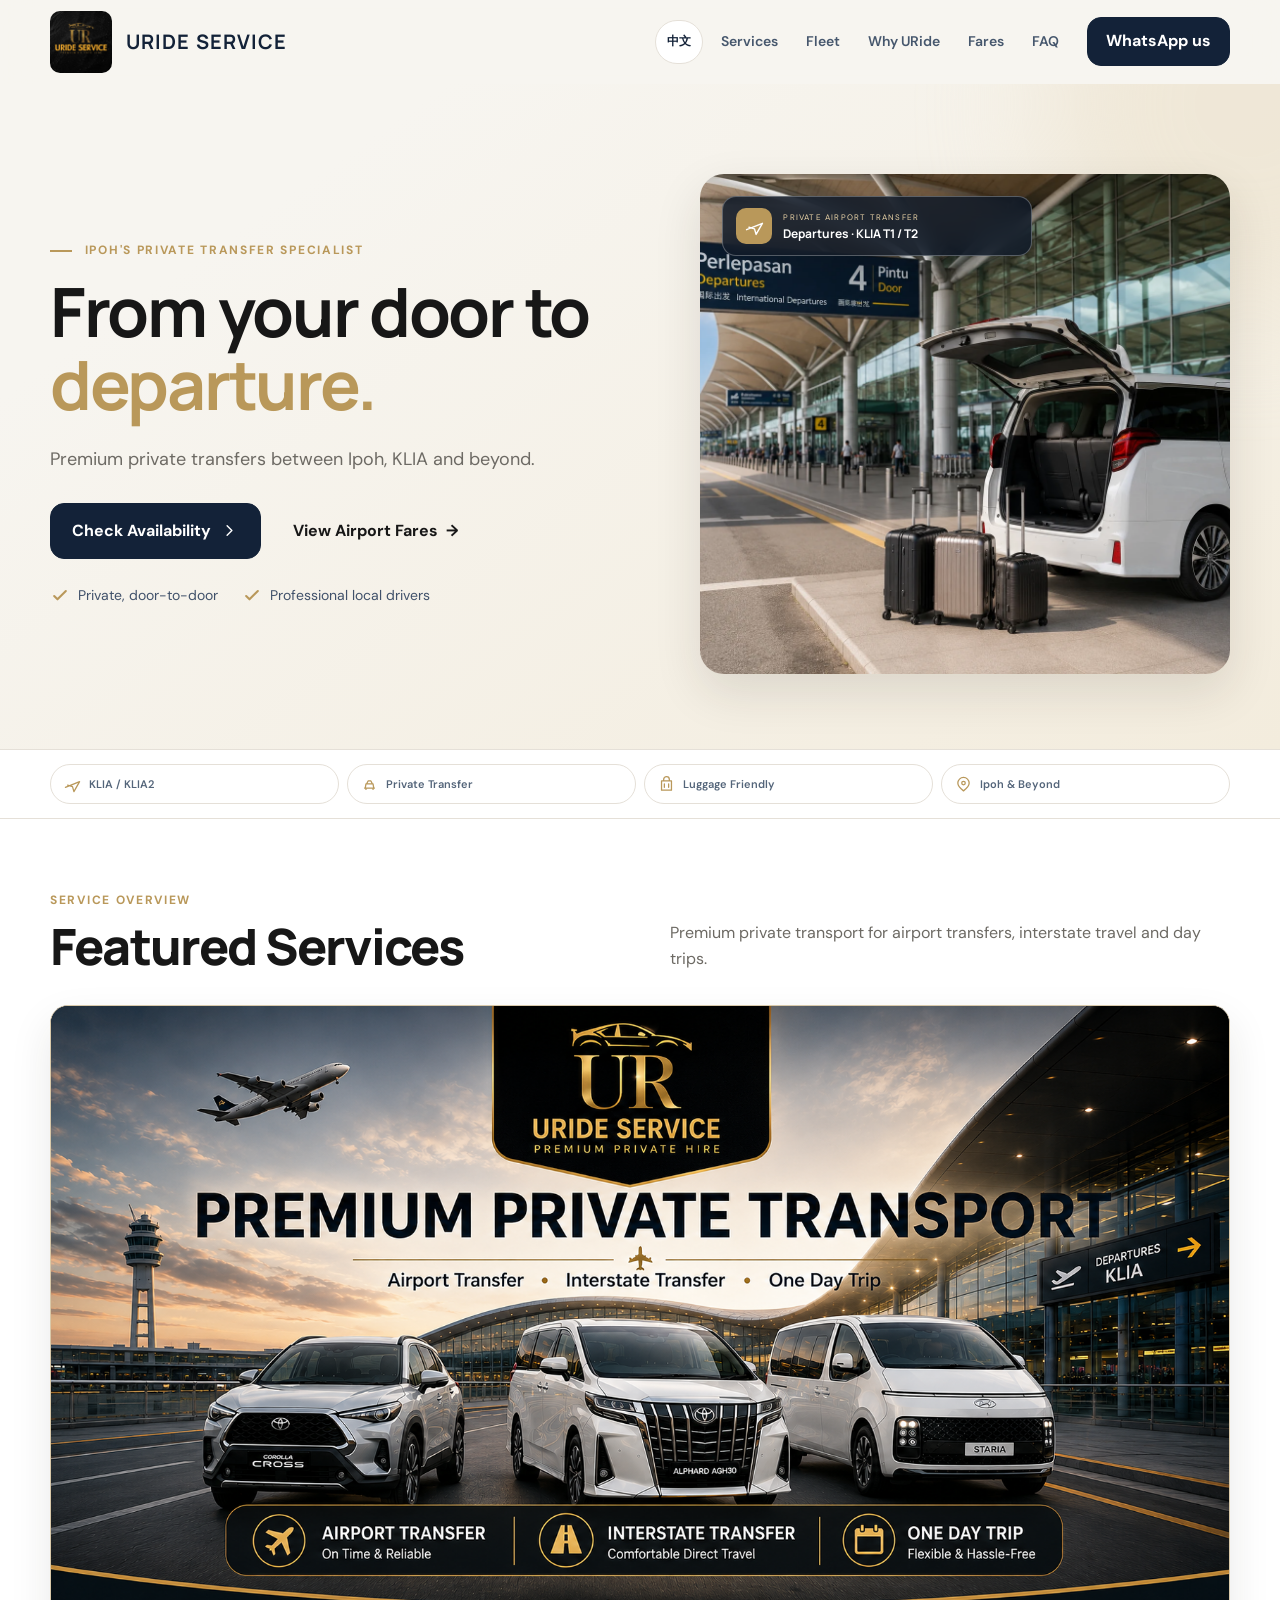
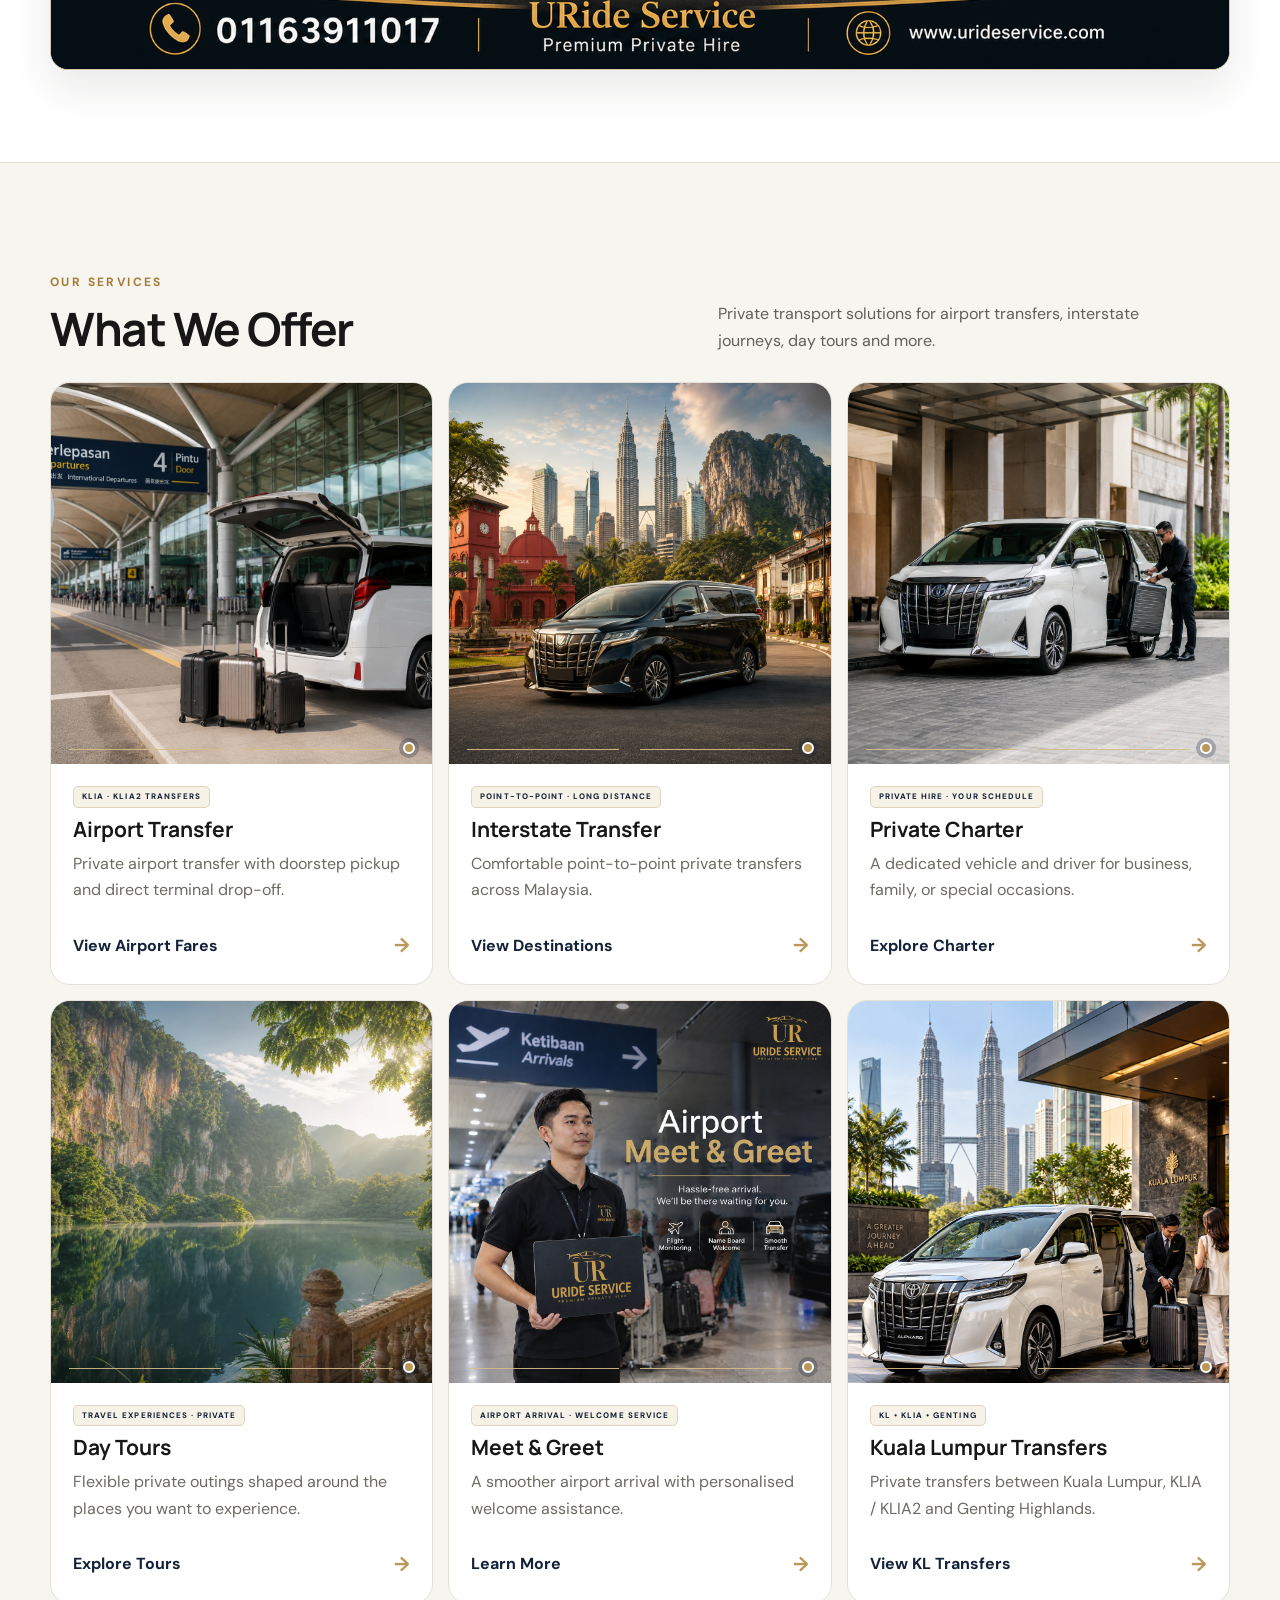
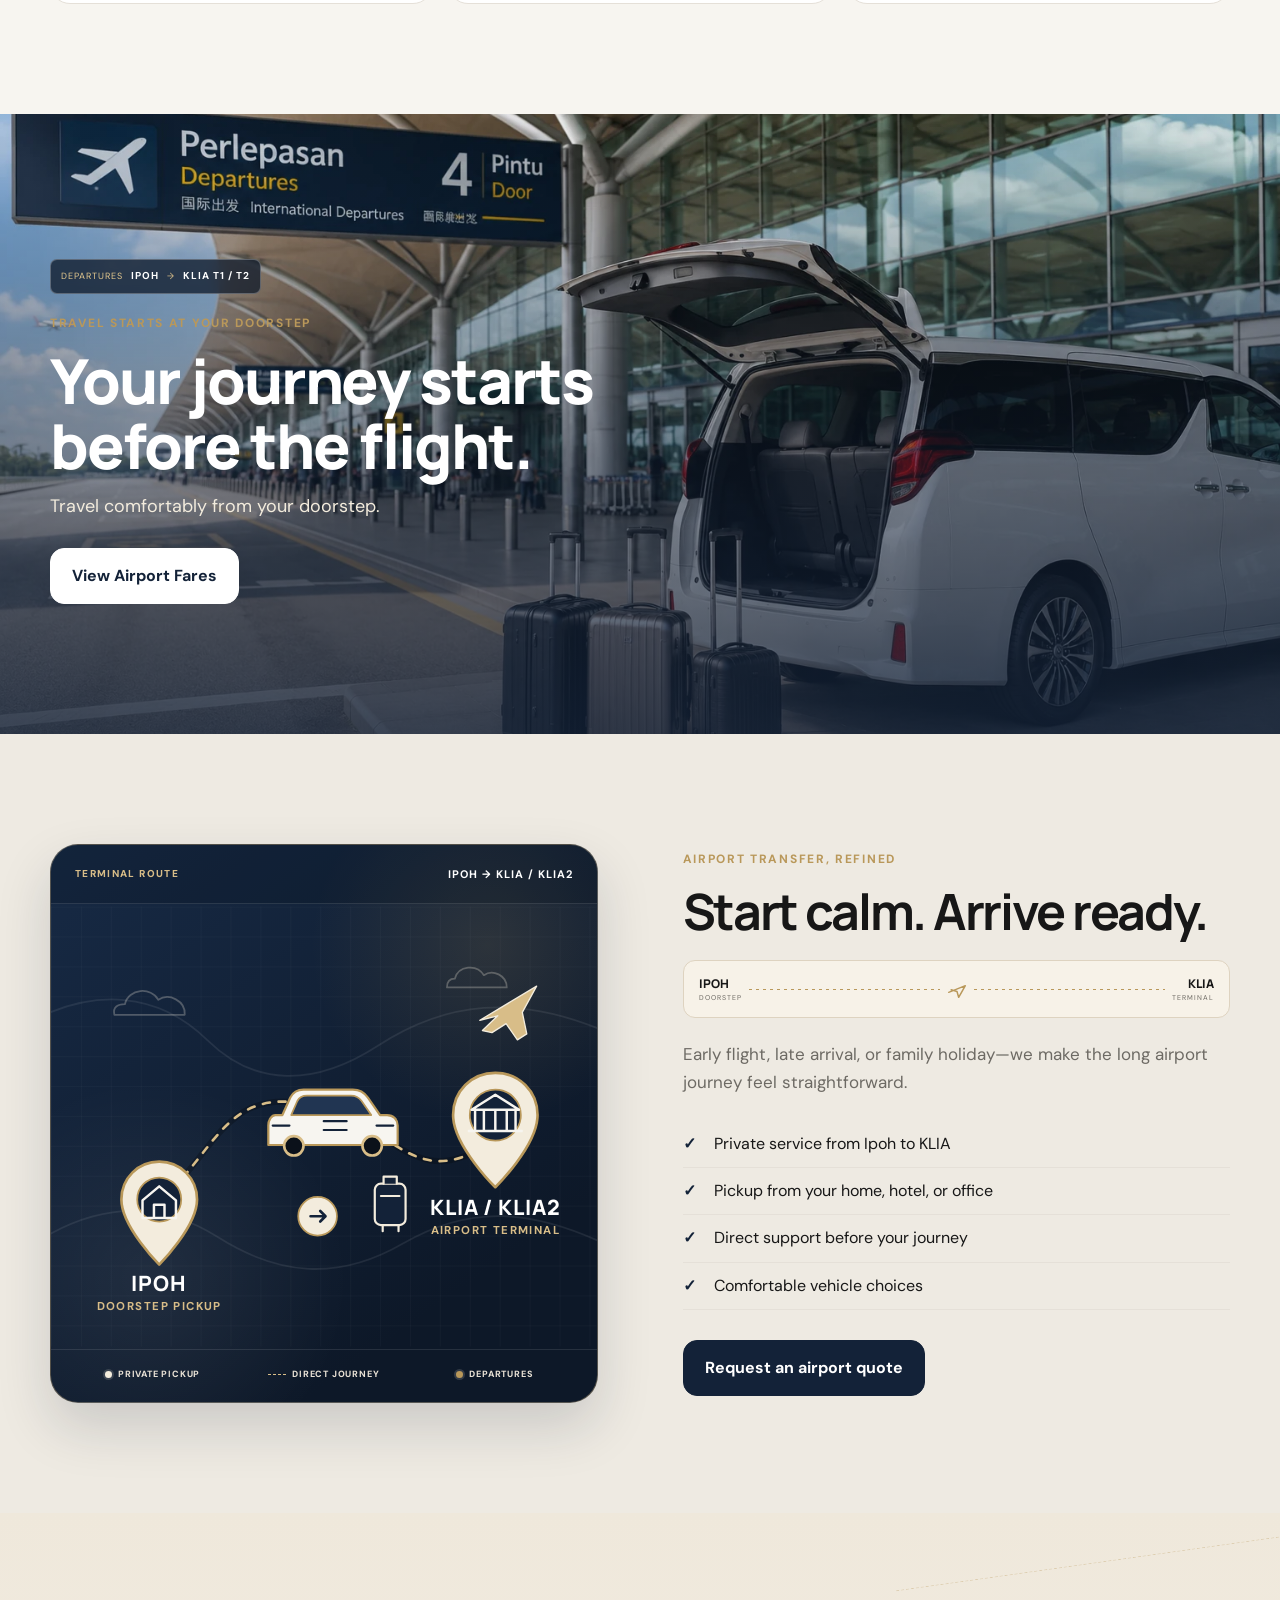
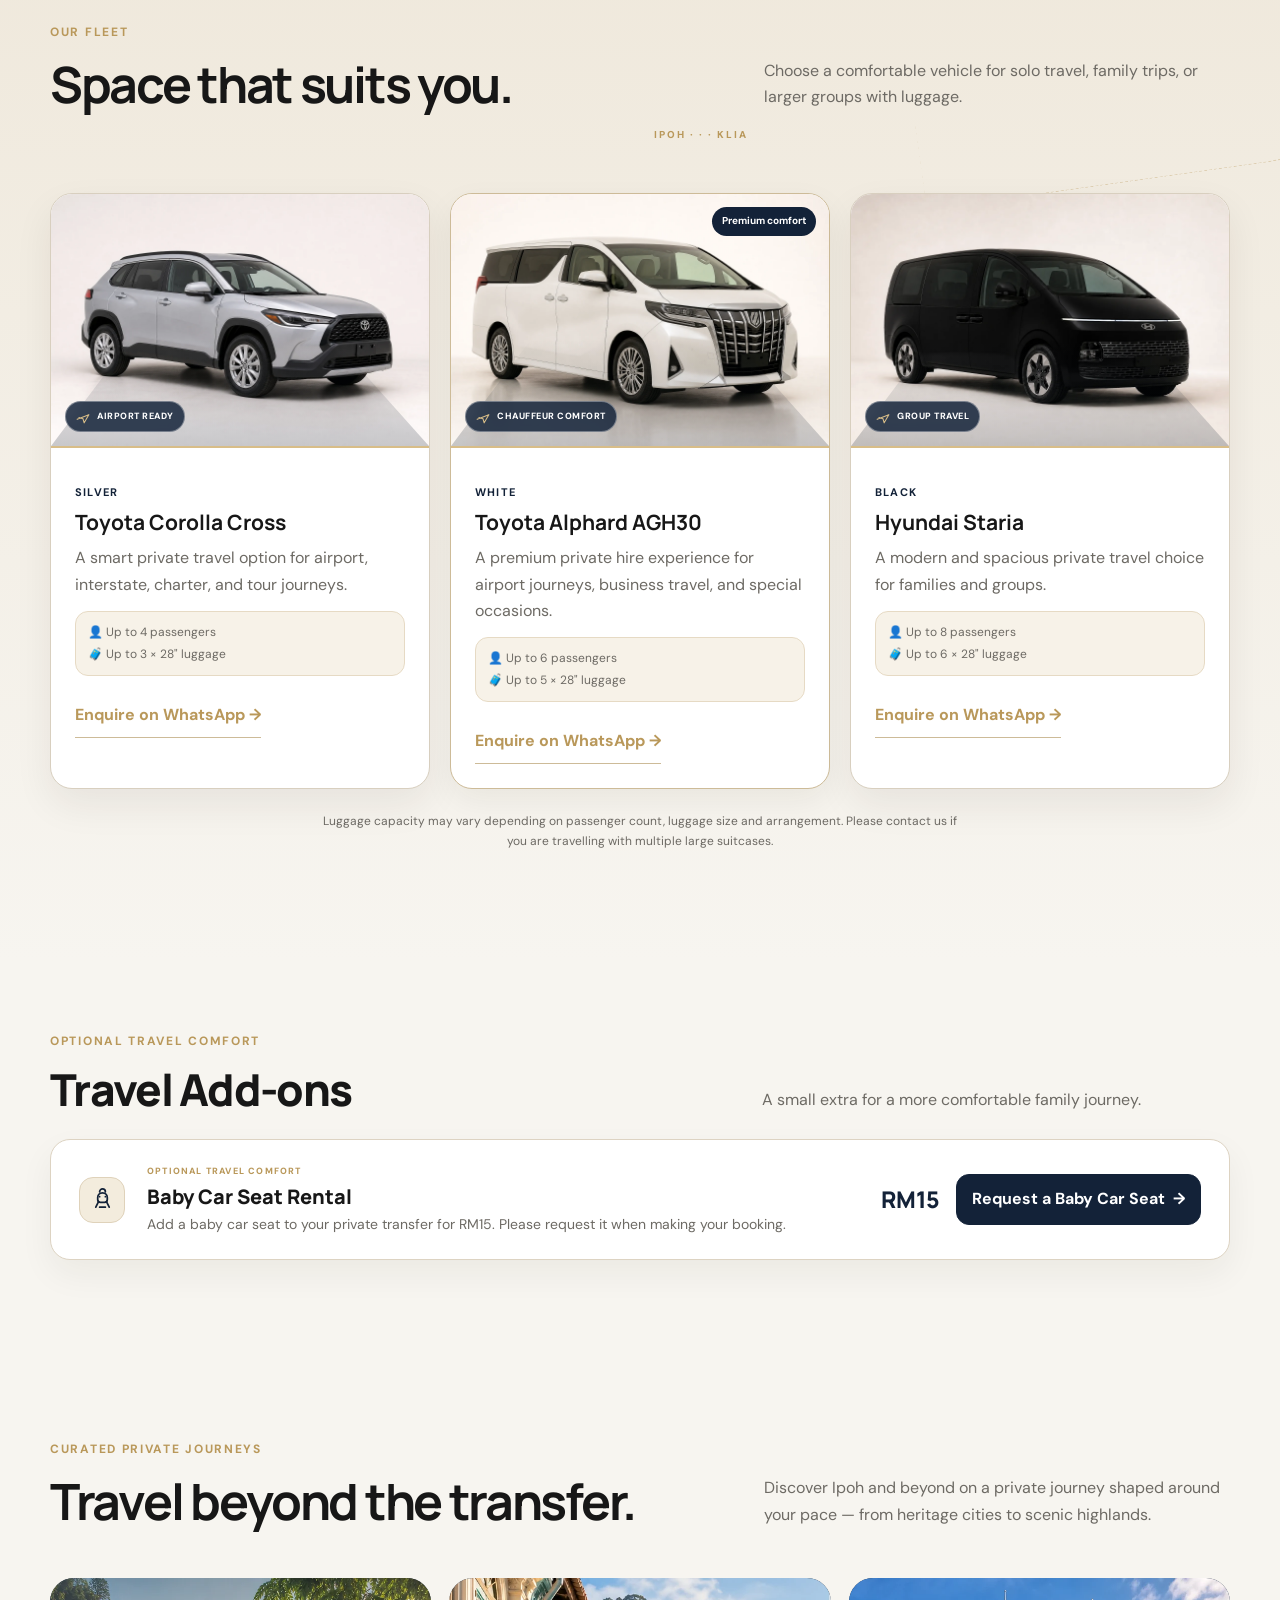
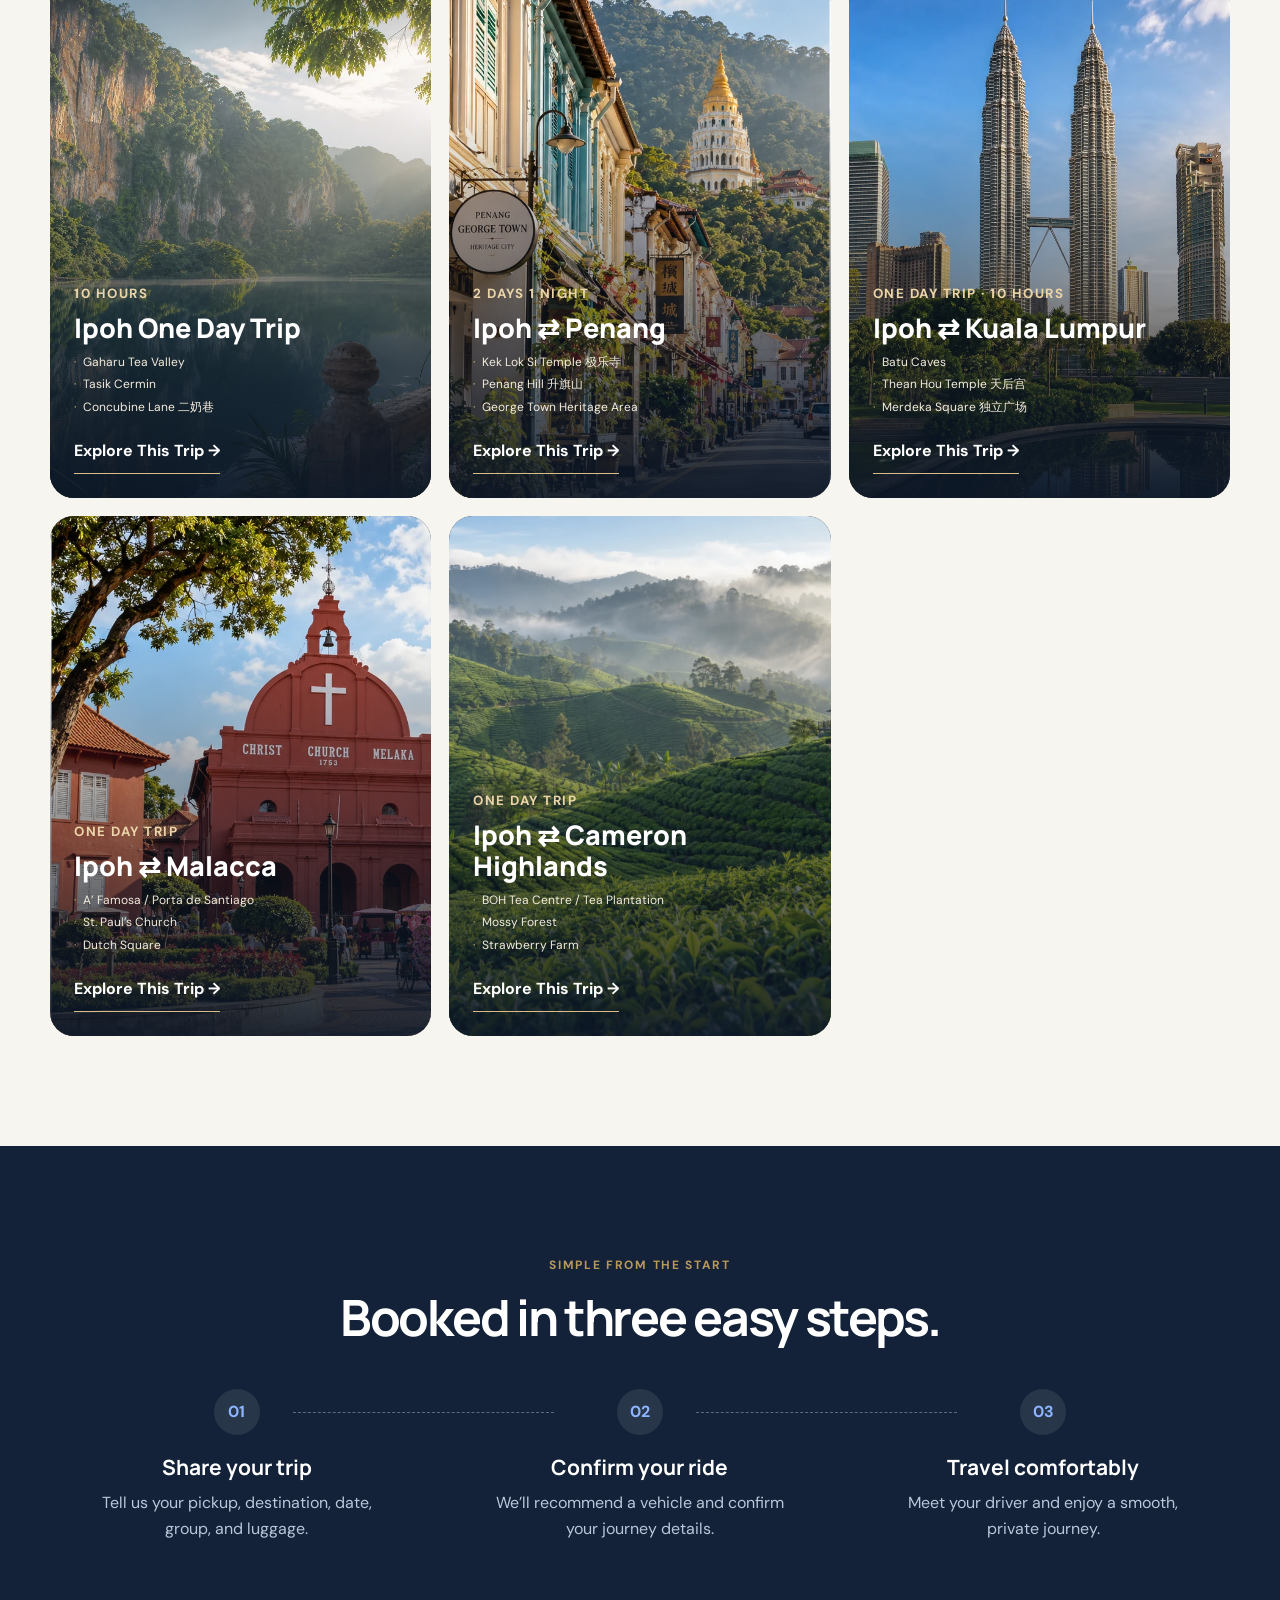
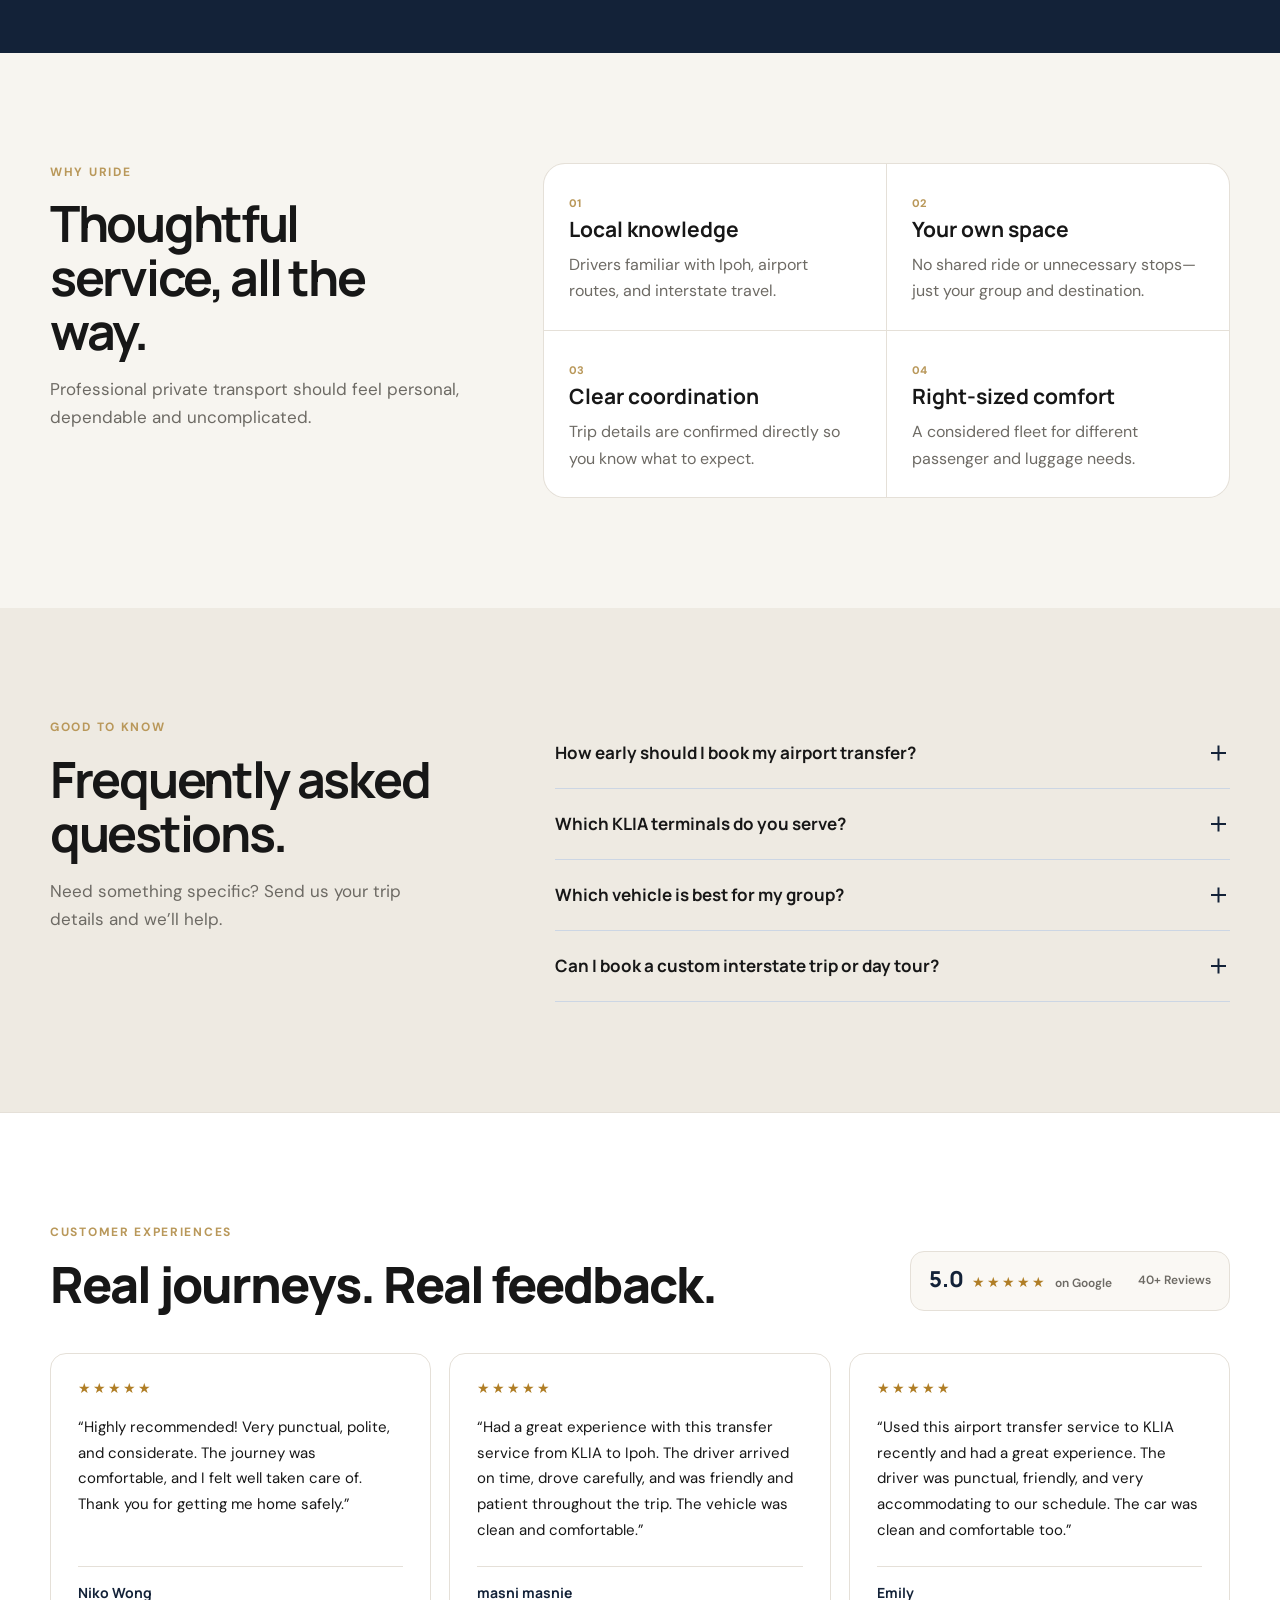
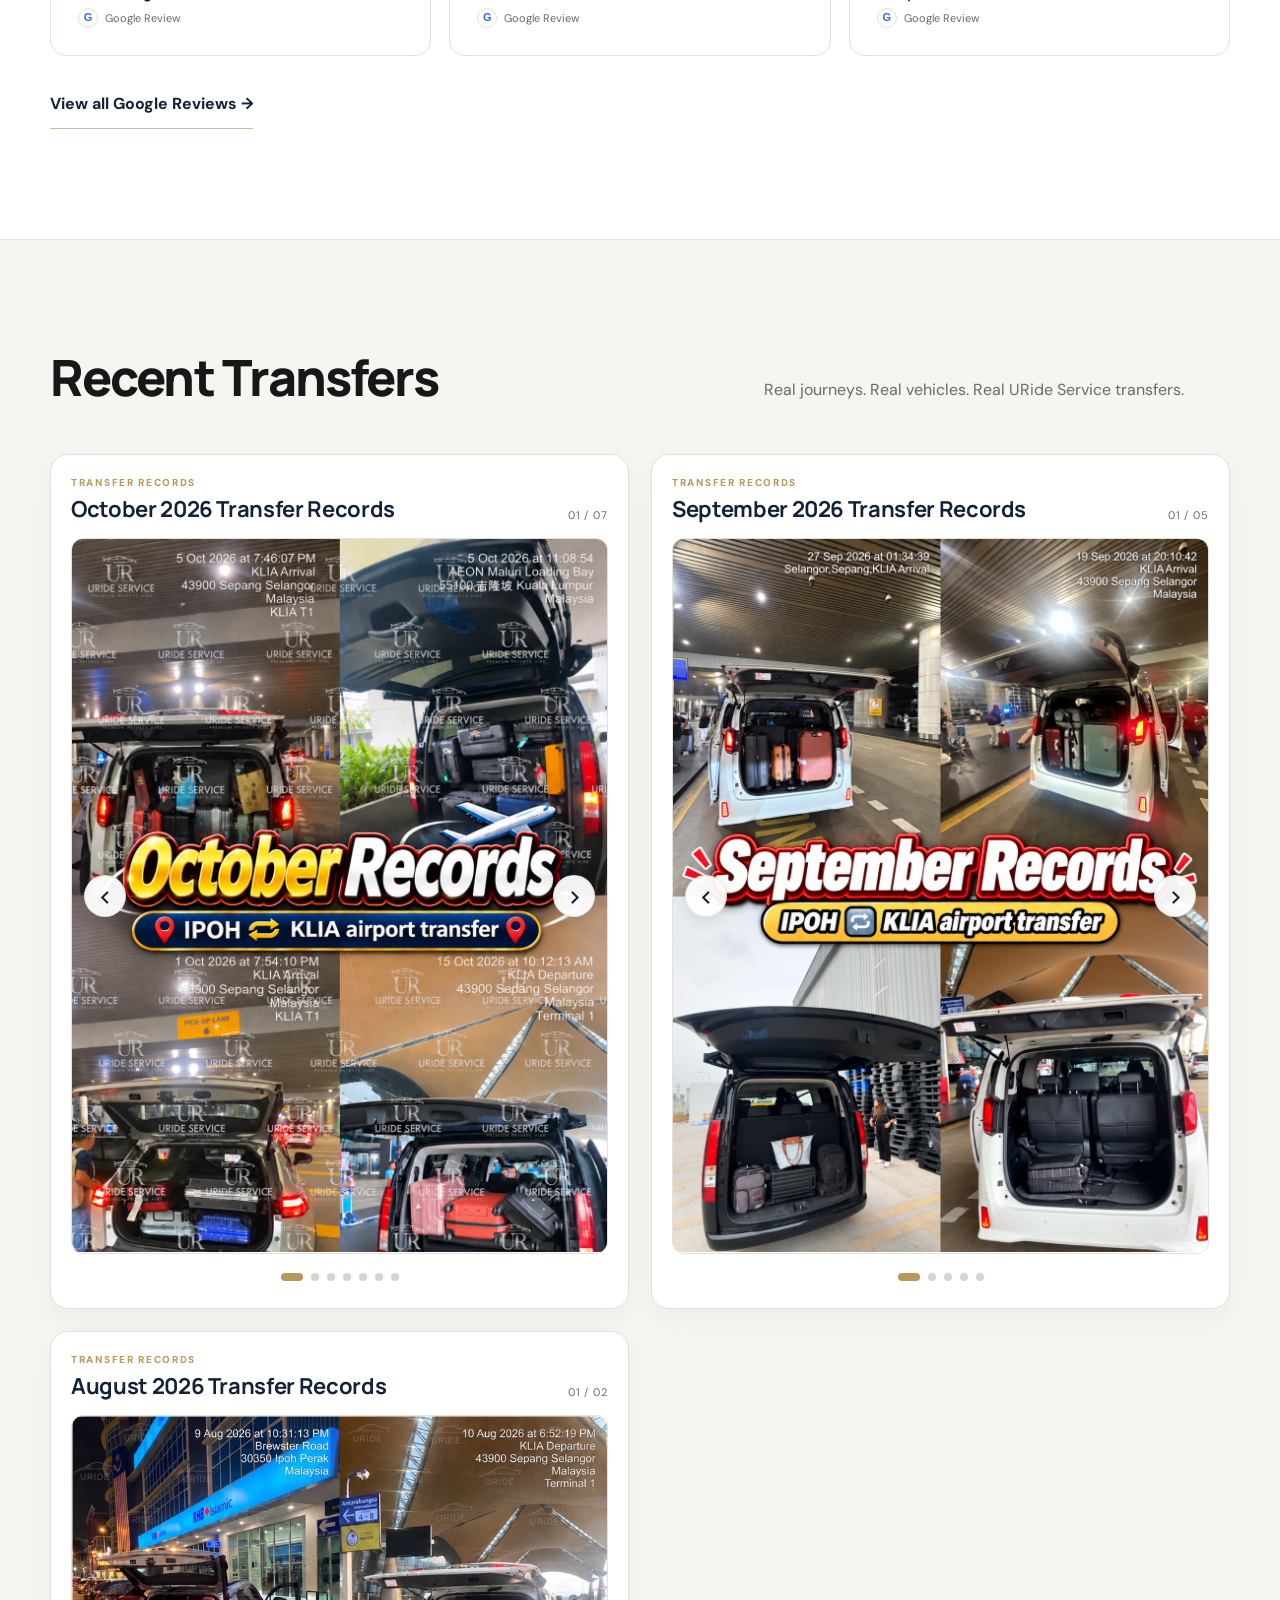
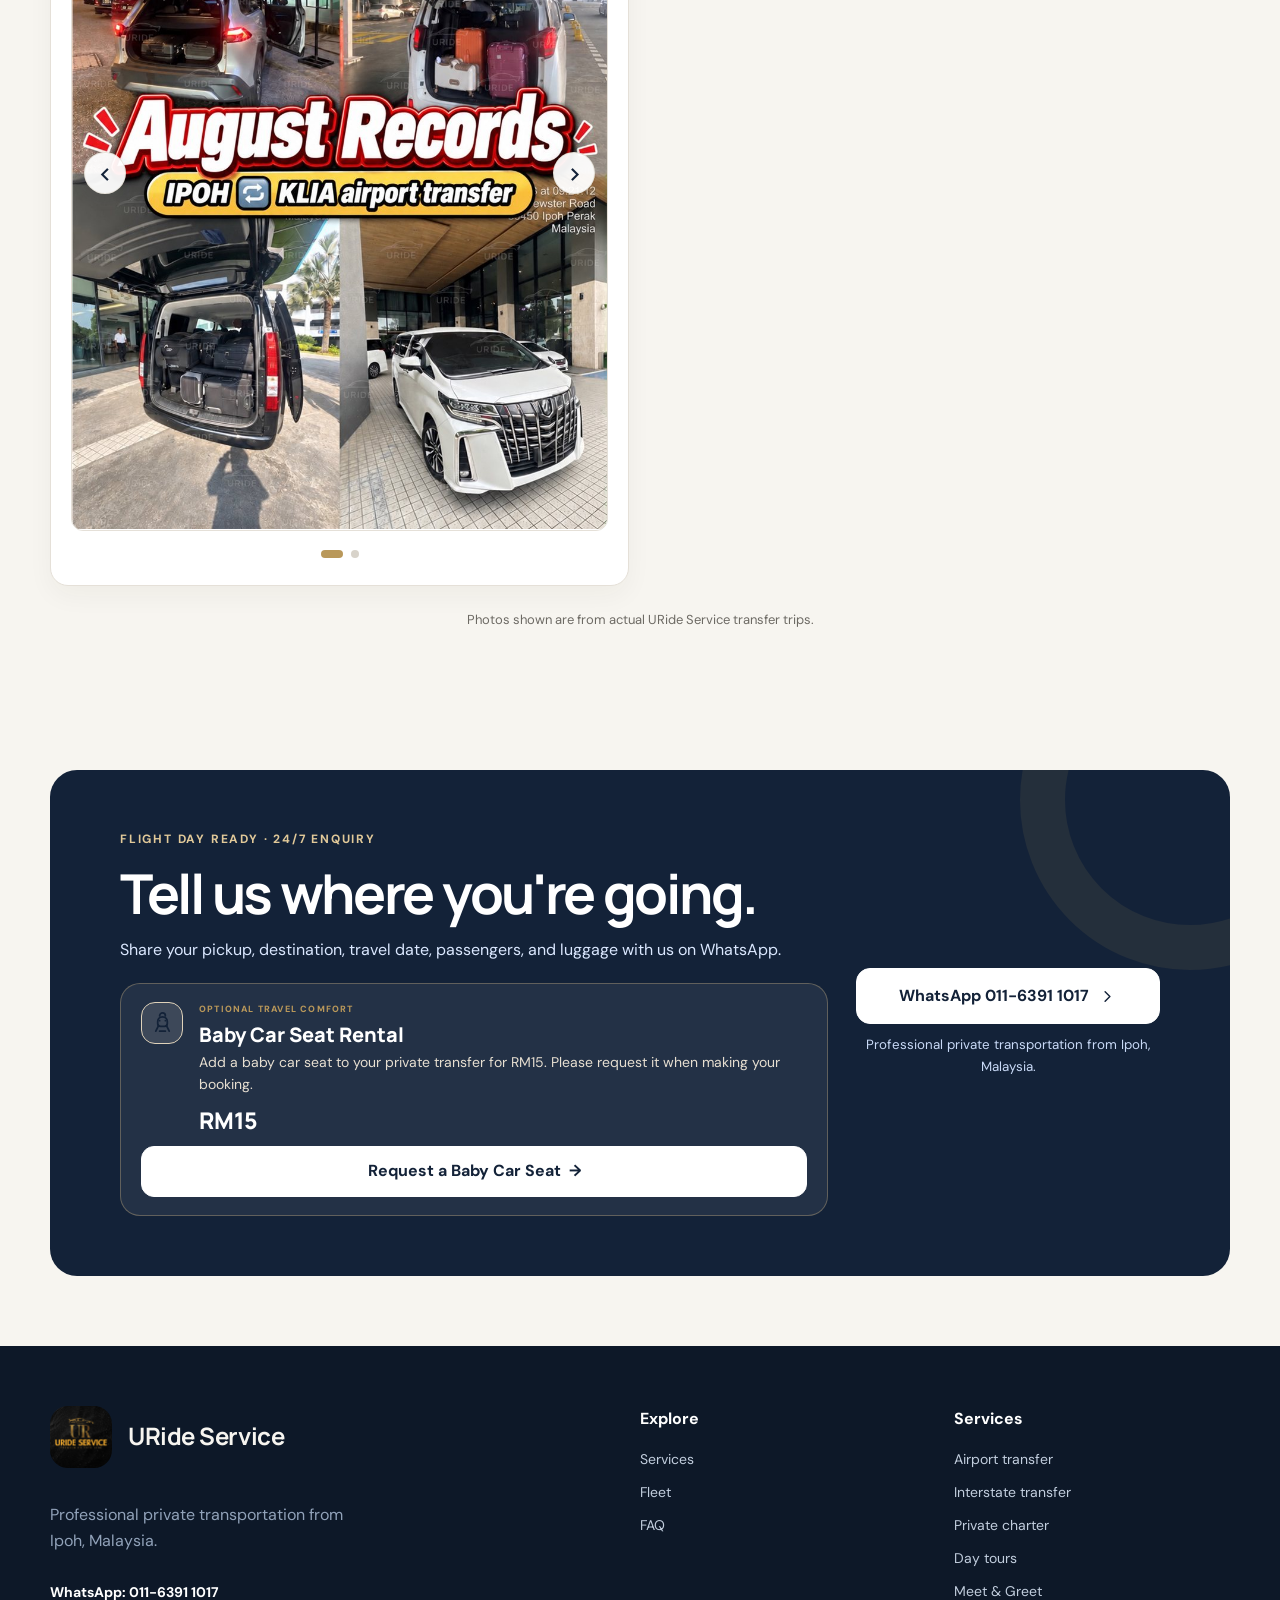
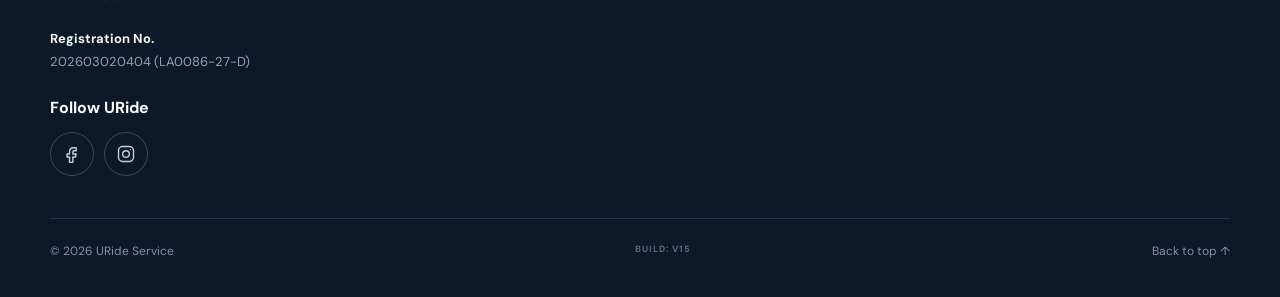
==== commit e55473dd: "Add Fleet mobile carousel and October transfer records" ====
--- a/index.html
+++ b/index.html
@@ -9,11 +9,11 @@
   <link rel="preconnect" href="https://fonts.googleapis.com">
   <link rel="preconnect" href="https://fonts.gstatic.com" crossorigin>
   <link href="https://fonts.googleapis.com/css2?family=DM+Sans:wght@400;500;600;700&family=Manrope:wght@600;700;800&display=swap" rel="stylesheet">
-  <link rel="stylesheet" href="styles.css?v=20261104-services-mobile-swipe">
-  <script defer src="data.js?v=20261104-recent-months"></script>
-  <script defer src="i18n.js?v=20261104-services-mobile-swipe"></script>
+  <link rel="stylesheet" href="styles.css?v=20261104-fleet-mobile-swipe">
+  <script defer src="data.js?v=20261104-october-transfers"></script>
+  <script defer src="i18n.js?v=20261104-fleet-mobile-swipe"></script>
   <script defer src="script.js?v=20261002-cameron"></script>
-  <script defer src="recent-transfers.js?v=20261104-recent-months"></script>
+  <script defer src="recent-transfers.js?v=20261104-october-transfers"></script>
 </head>
 <body>
   <a class="skip-link" href="#main">Skip to content</a>
@@ -121,6 +121,7 @@
 
     <section class="section fleet-section" id="fleet">
       <div class="container"><div class="section-heading"><div><p class="eyebrow">Our fleet</p><h2>Space that suits you.</h2></div><p>Choose a comfortable vehicle for solo travel, family trips, or larger groups with luggage.</p></div>
+        <p class="fleet-swipe-hint">Swipe to explore vehicles →</p>
         <div class="fleet-grid">
           <article class="vehicle-card"><div class="vehicle-art"><img src="public/images/toyota-corolla-cross-silver.webp" alt="Silver Toyota Corolla Cross" width="1536" height="1024" loading="lazy"><span class="vehicle-journey-badge"><svg viewBox="0 0 24 24" aria-hidden="true"><path d="m2 16 20-8-8 14-2-7-7-2 3Z"/></svg>Airport ready</span></div><div class="vehicle-body"><p class="card-tag">Silver</p><h3>Toyota Corolla Cross</h3><p>A smart private travel option for airport, interstate, charter, and tour journeys.</p><div class="capacity-list" data-capacity-index="0"></div><a class="vehicle-link whatsapp-link" href="https://wa.me/601163911017?text=Hello%20URide%20Service%2C%20I%20would%20like%20to%20enquire%20about%20the%20Toyota%20Corolla%20Cross." target="_blank" rel="noopener">Enquire on WhatsApp →</a></div></article>
           <article class="vehicle-card recommended"><div class="vehicle-badge">Premium comfort</div><div class="vehicle-art"><img src="public/images/toyota-alphard-agh30-white-2021.webp" alt="White Toyota Alphard AGH30" width="1536" height="1024" loading="lazy"><span class="vehicle-journey-badge"><svg viewBox="0 0 24 24" aria-hidden="true"><path d="m2 16 20-8-8 14-2-7-7-2 3Z"/></svg>Chauffeur comfort</span></div><div class="vehicle-body"><p class="card-tag">White</p><h3>Toyota Alphard AGH30</h3><p>A premium private hire experience for airport journeys, business travel, and special occasions.</p><div class="capacity-list" data-capacity-index="1"></div><a class="vehicle-link whatsapp-link" href="https://wa.me/601163911017?text=Hello%20URide%20Service%2C%20I%20would%20like%20to%20enquire%20about%20the%20Toyota%20Alphard%20AGH30." target="_blank" rel="noopener">Enquire on WhatsApp →</a></div></article>
--- a/styles.css
+++ b/styles.css
@@ -167,3 +167,12 @@
   #services .services-grid-photographic>.service-card-photo{flex:0 0 86%;width:86%;min-width:0;scroll-snap-align:start;scroll-snap-stop:always}
   .services-section .service-swipe-hint{display:block;margin:-10px 0 10px;text-align:right;color:#76664f;font-size:12px;line-height:1.4;letter-spacing:.02em}
 }
+
+/* Mobile-only swipe carousel for the existing Fleet cards. */
+.fleet-section .fleet-swipe-hint{display:none}
+@media(max-width:767px){
+  .fleet-section .fleet-grid{display:flex;grid-template-columns:none;align-items:stretch;gap:16px;overflow-x:auto;overflow-y:hidden;overscroll-behavior-x:contain;scroll-snap-type:x mandatory;scroll-padding-inline:2px;padding:2px 2px 12px;margin-inline:-2px;-webkit-overflow-scrolling:touch;scrollbar-width:none}
+  .fleet-section .fleet-grid::-webkit-scrollbar{display:none}
+  .fleet-section .fleet-grid>.vehicle-card{flex:0 0 86%;width:86%;min-width:0;scroll-snap-align:start;scroll-snap-stop:always}
+  .fleet-section .fleet-swipe-hint{display:block;margin:-10px 0 10px;text-align:right;color:#76664f;font-size:12px;line-height:1.4;letter-spacing:.02em}
+}
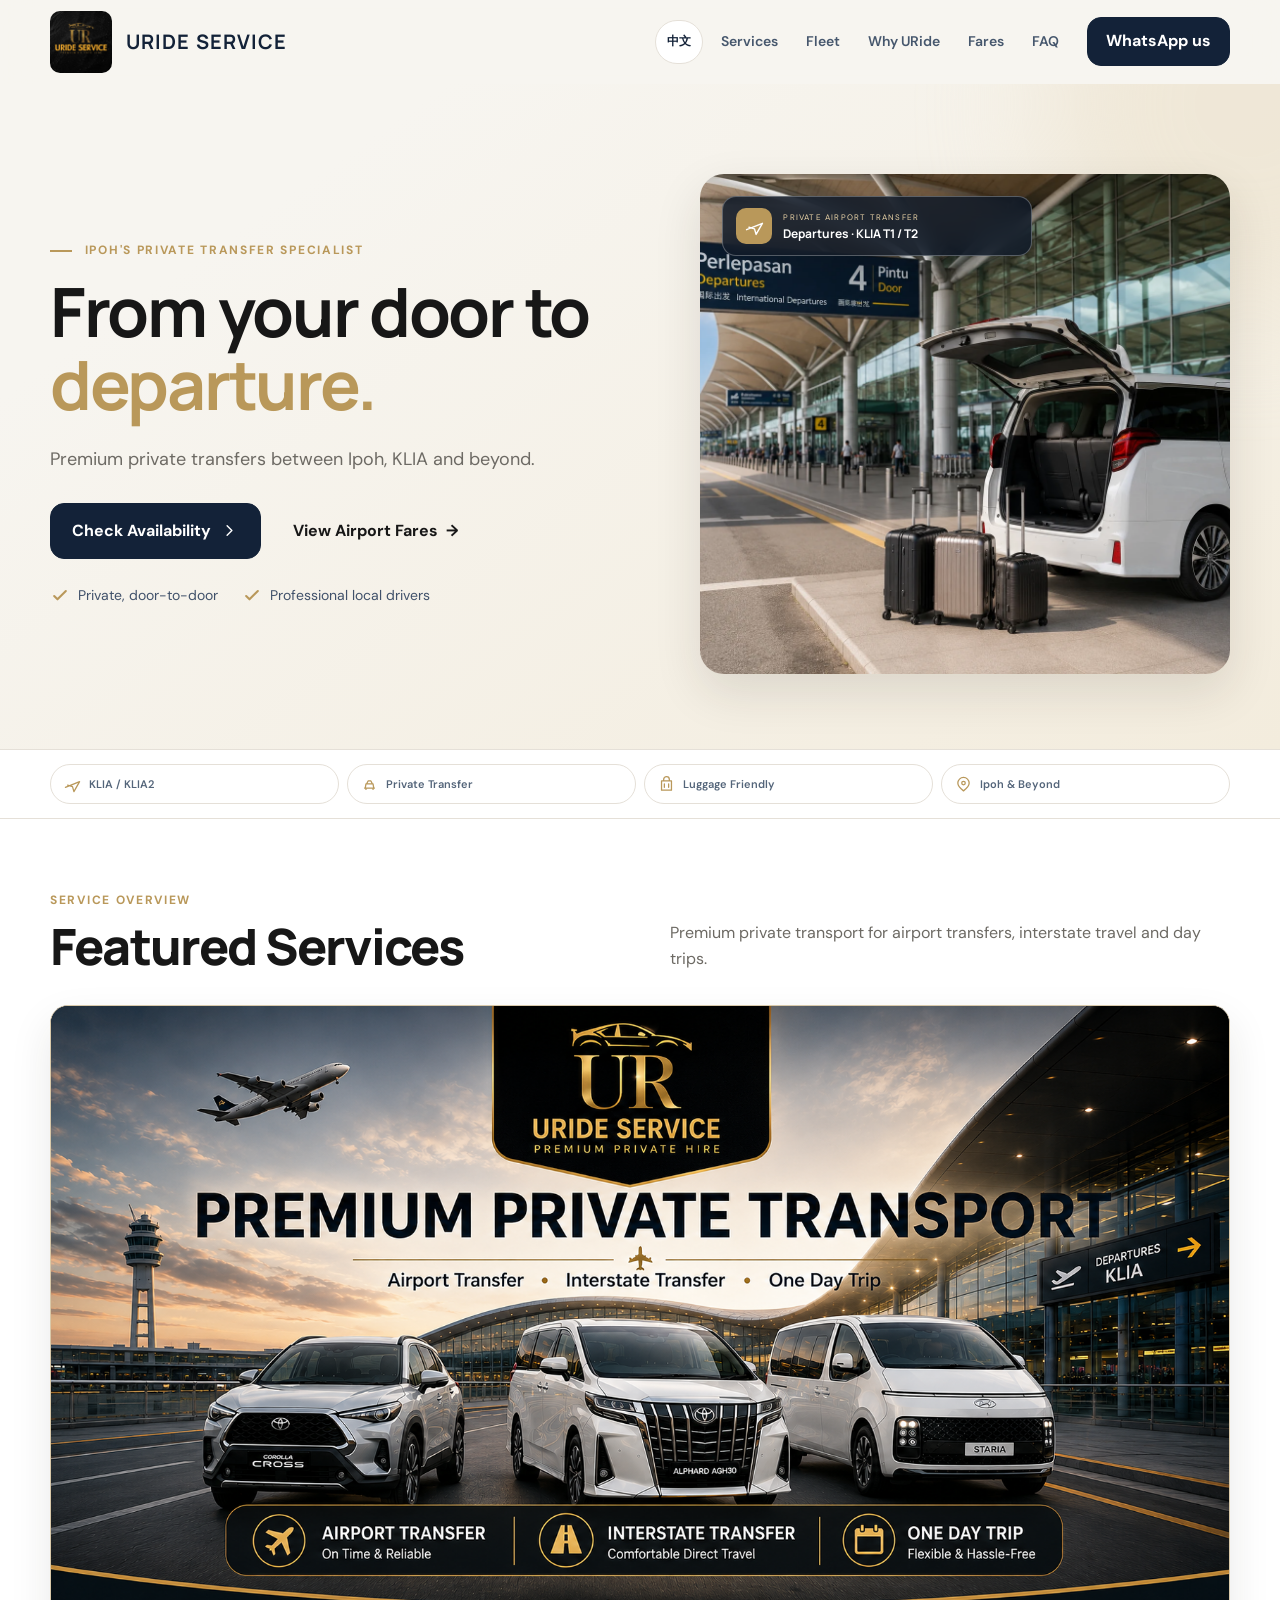
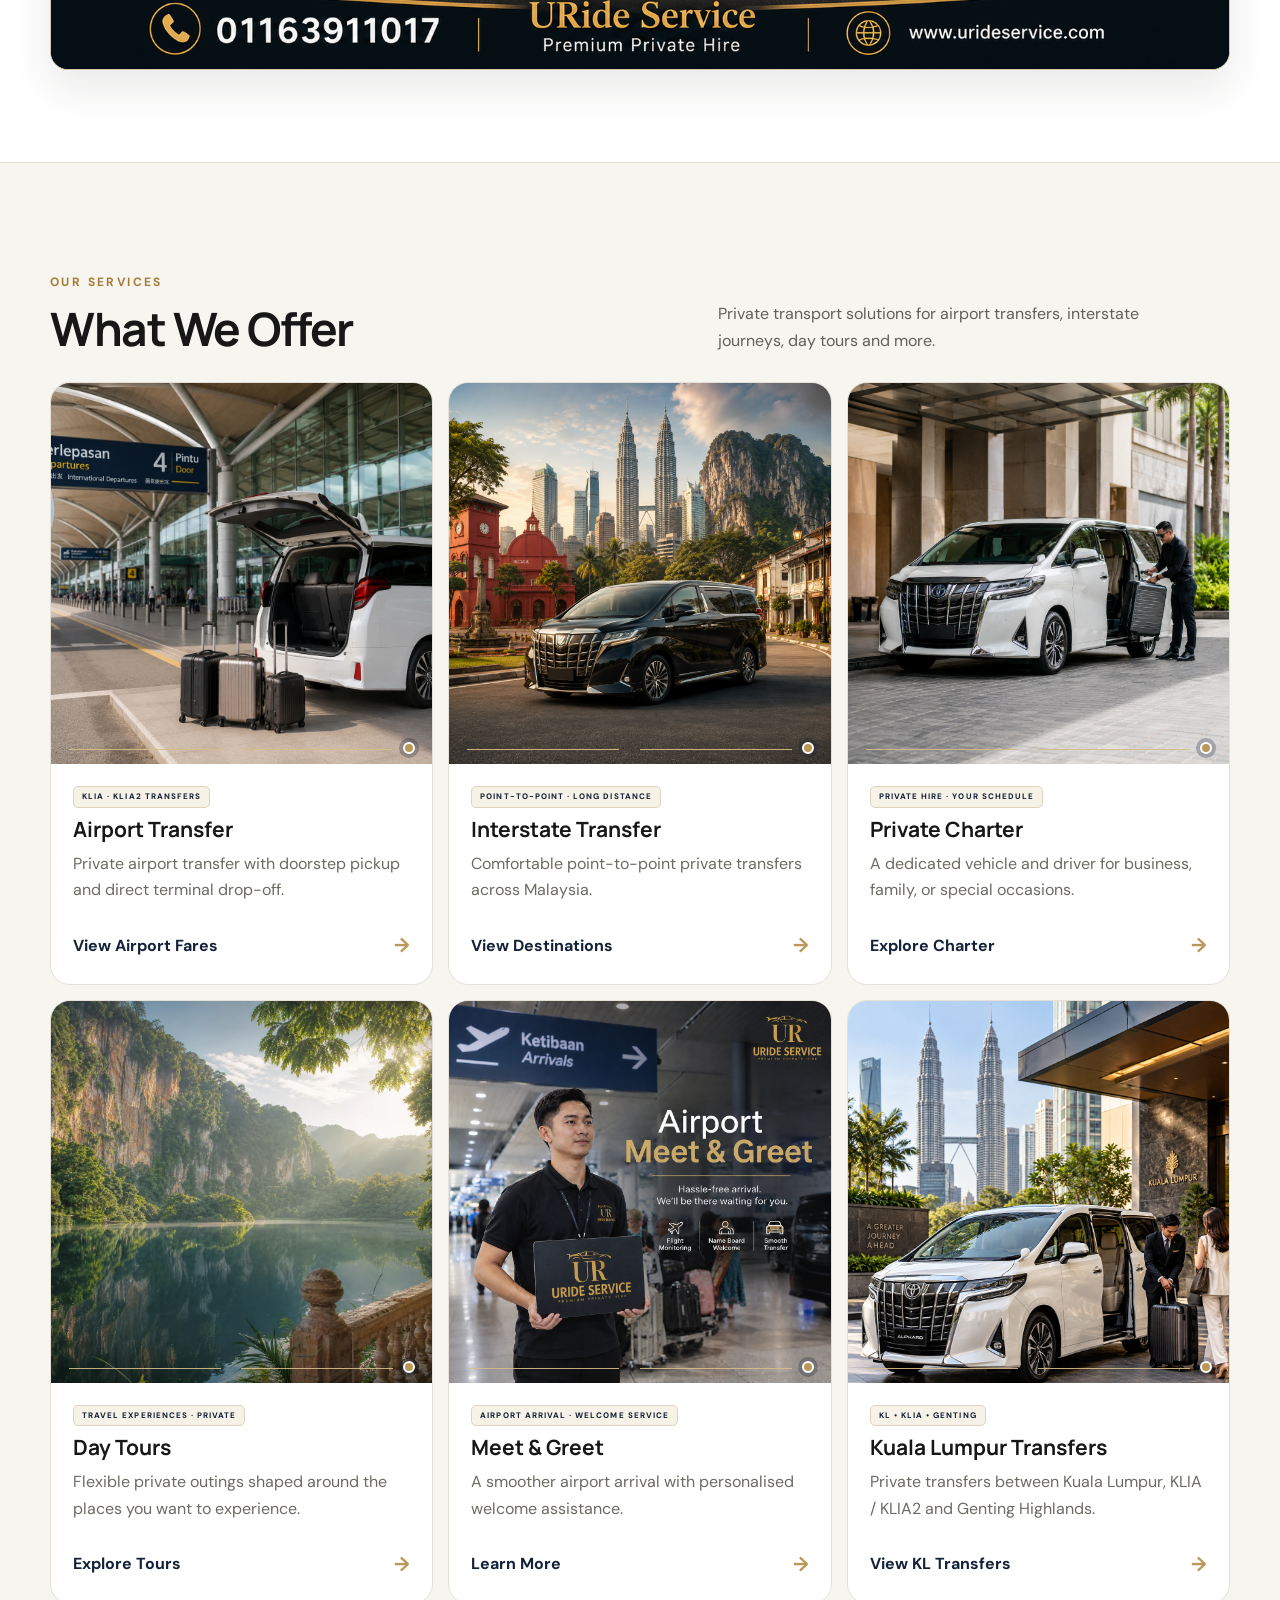
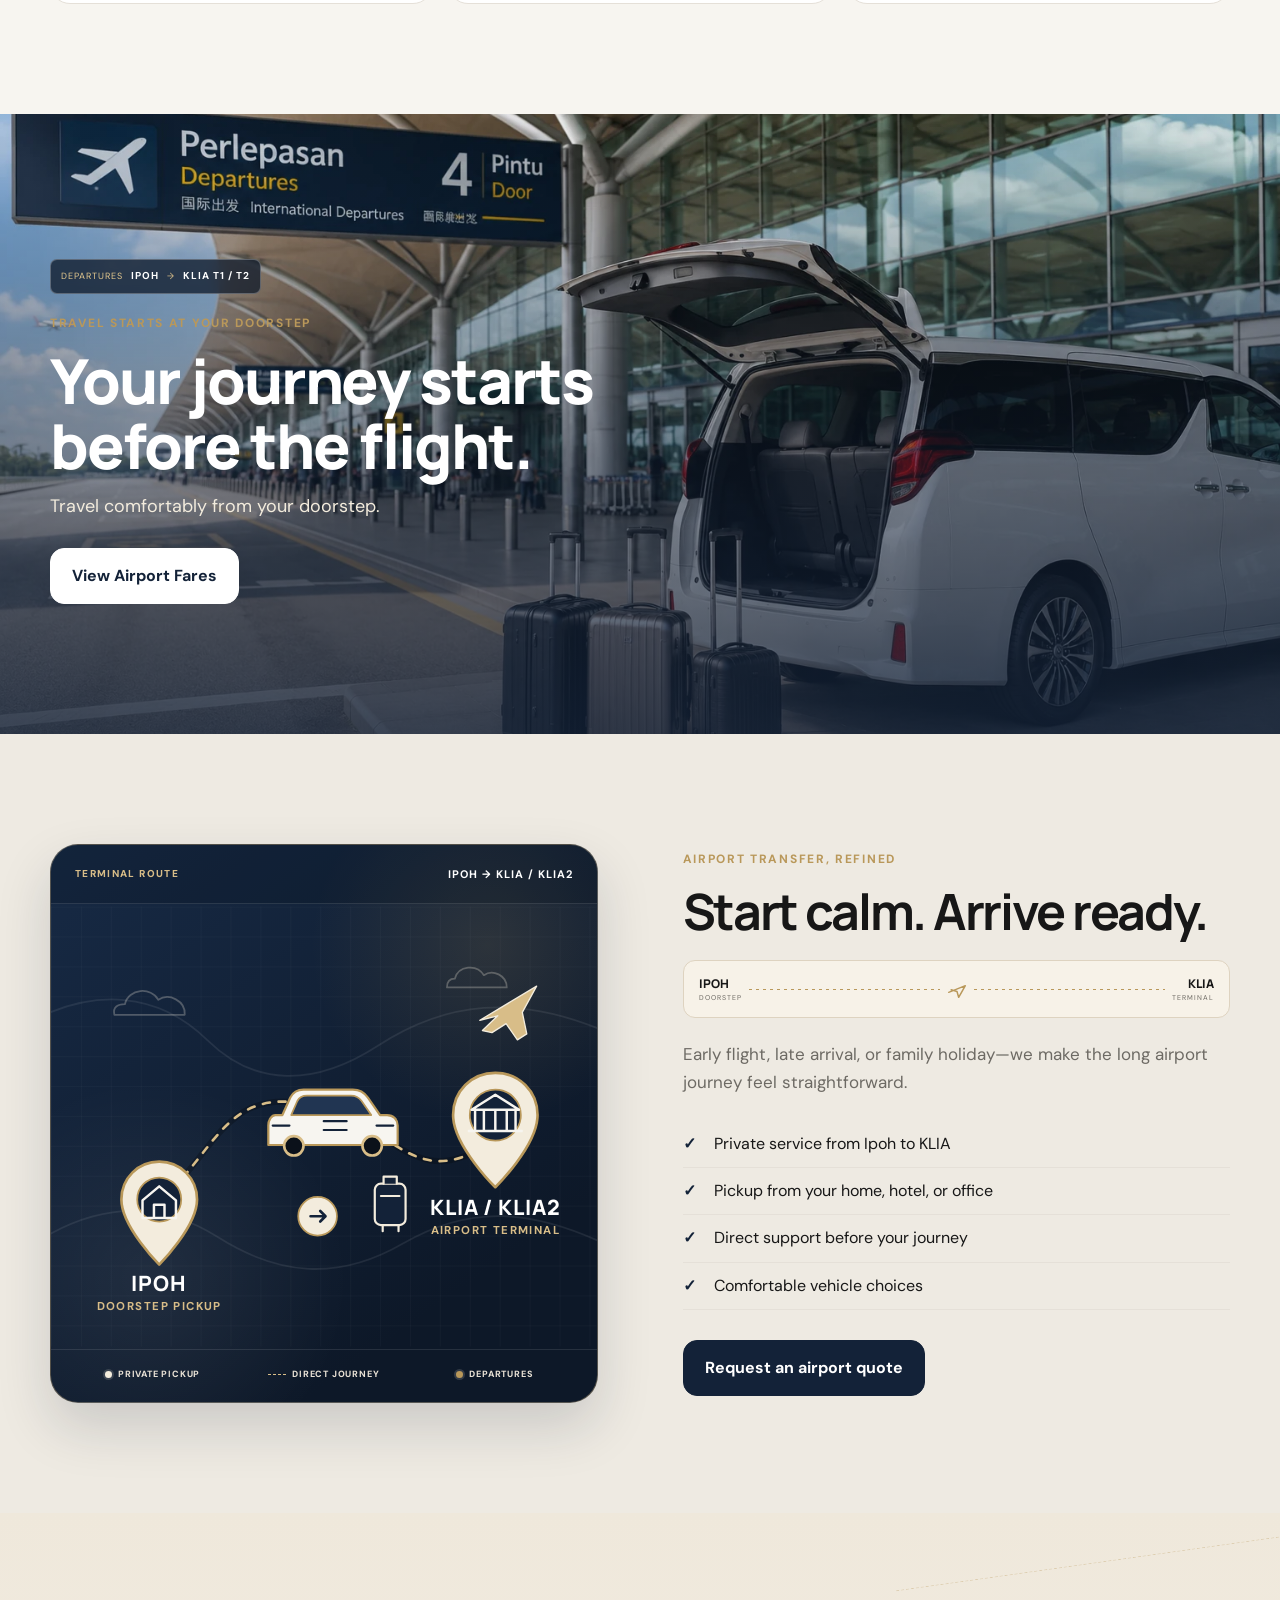
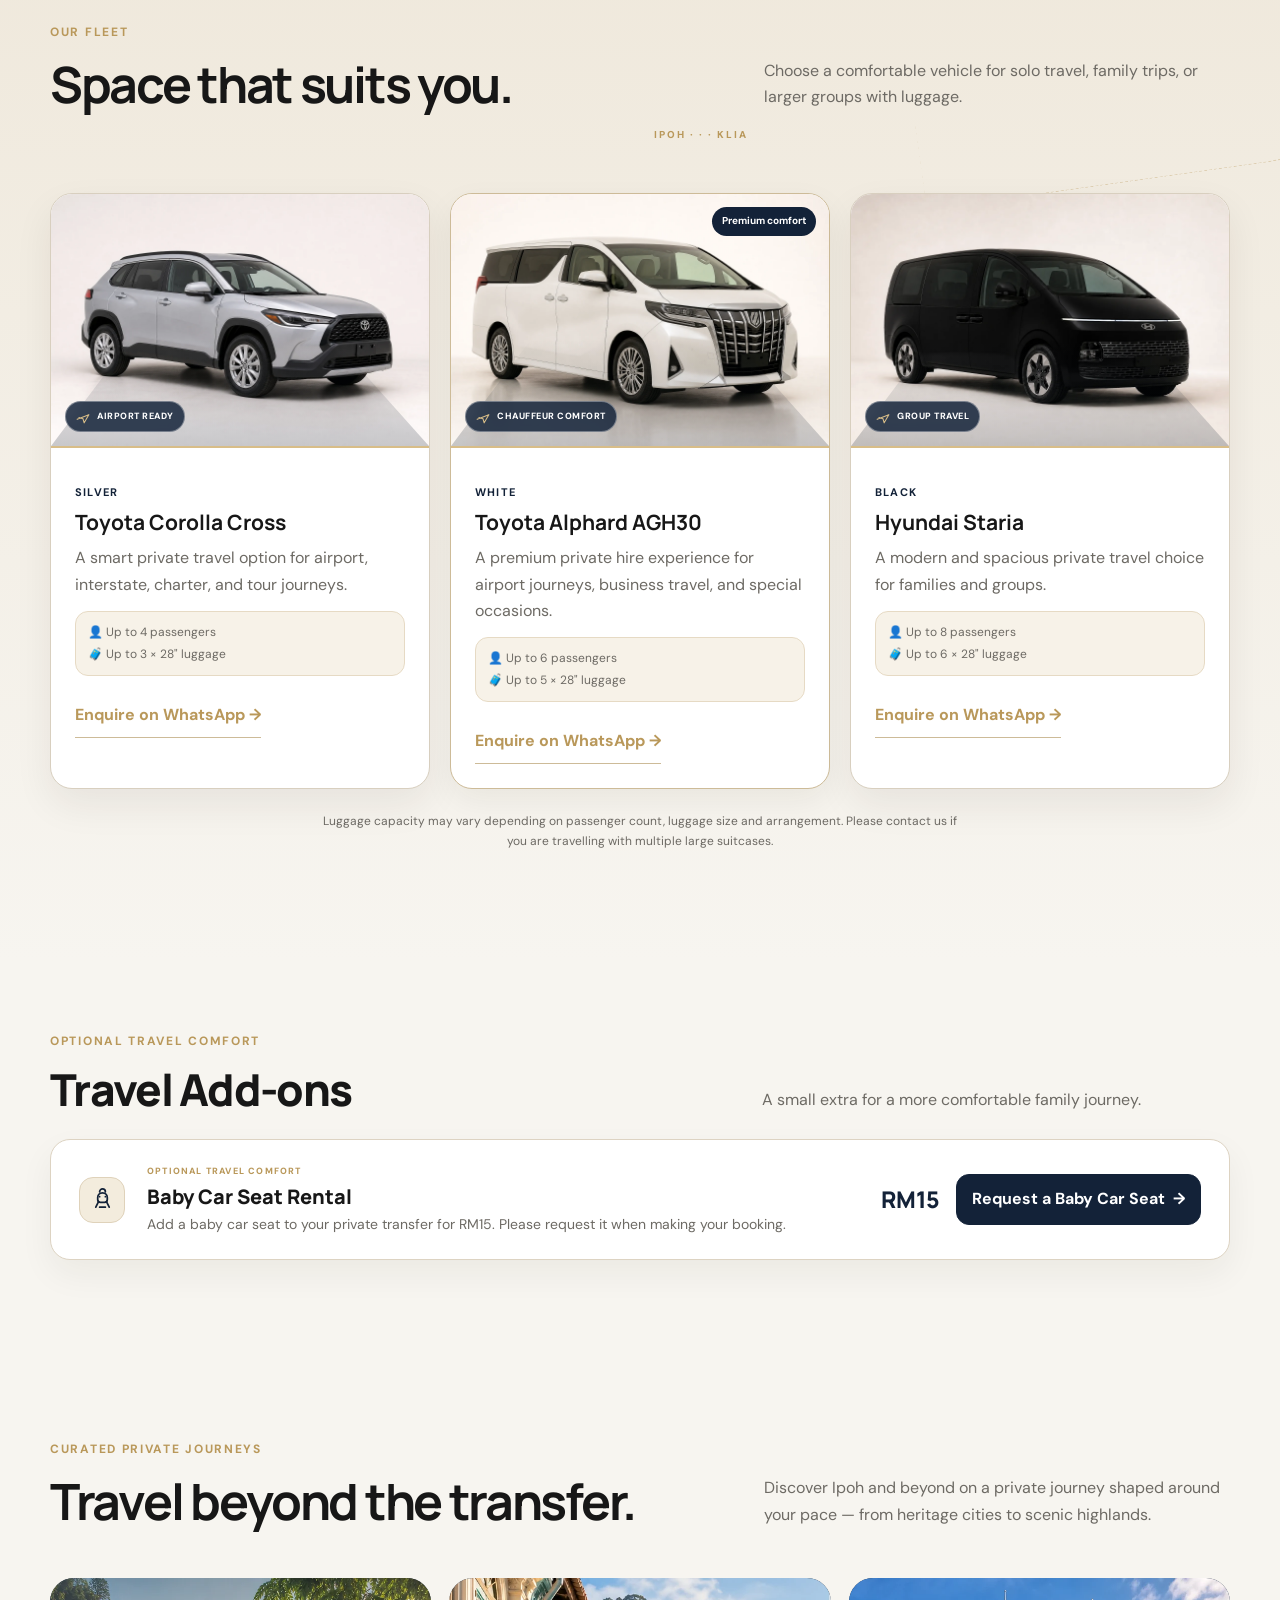
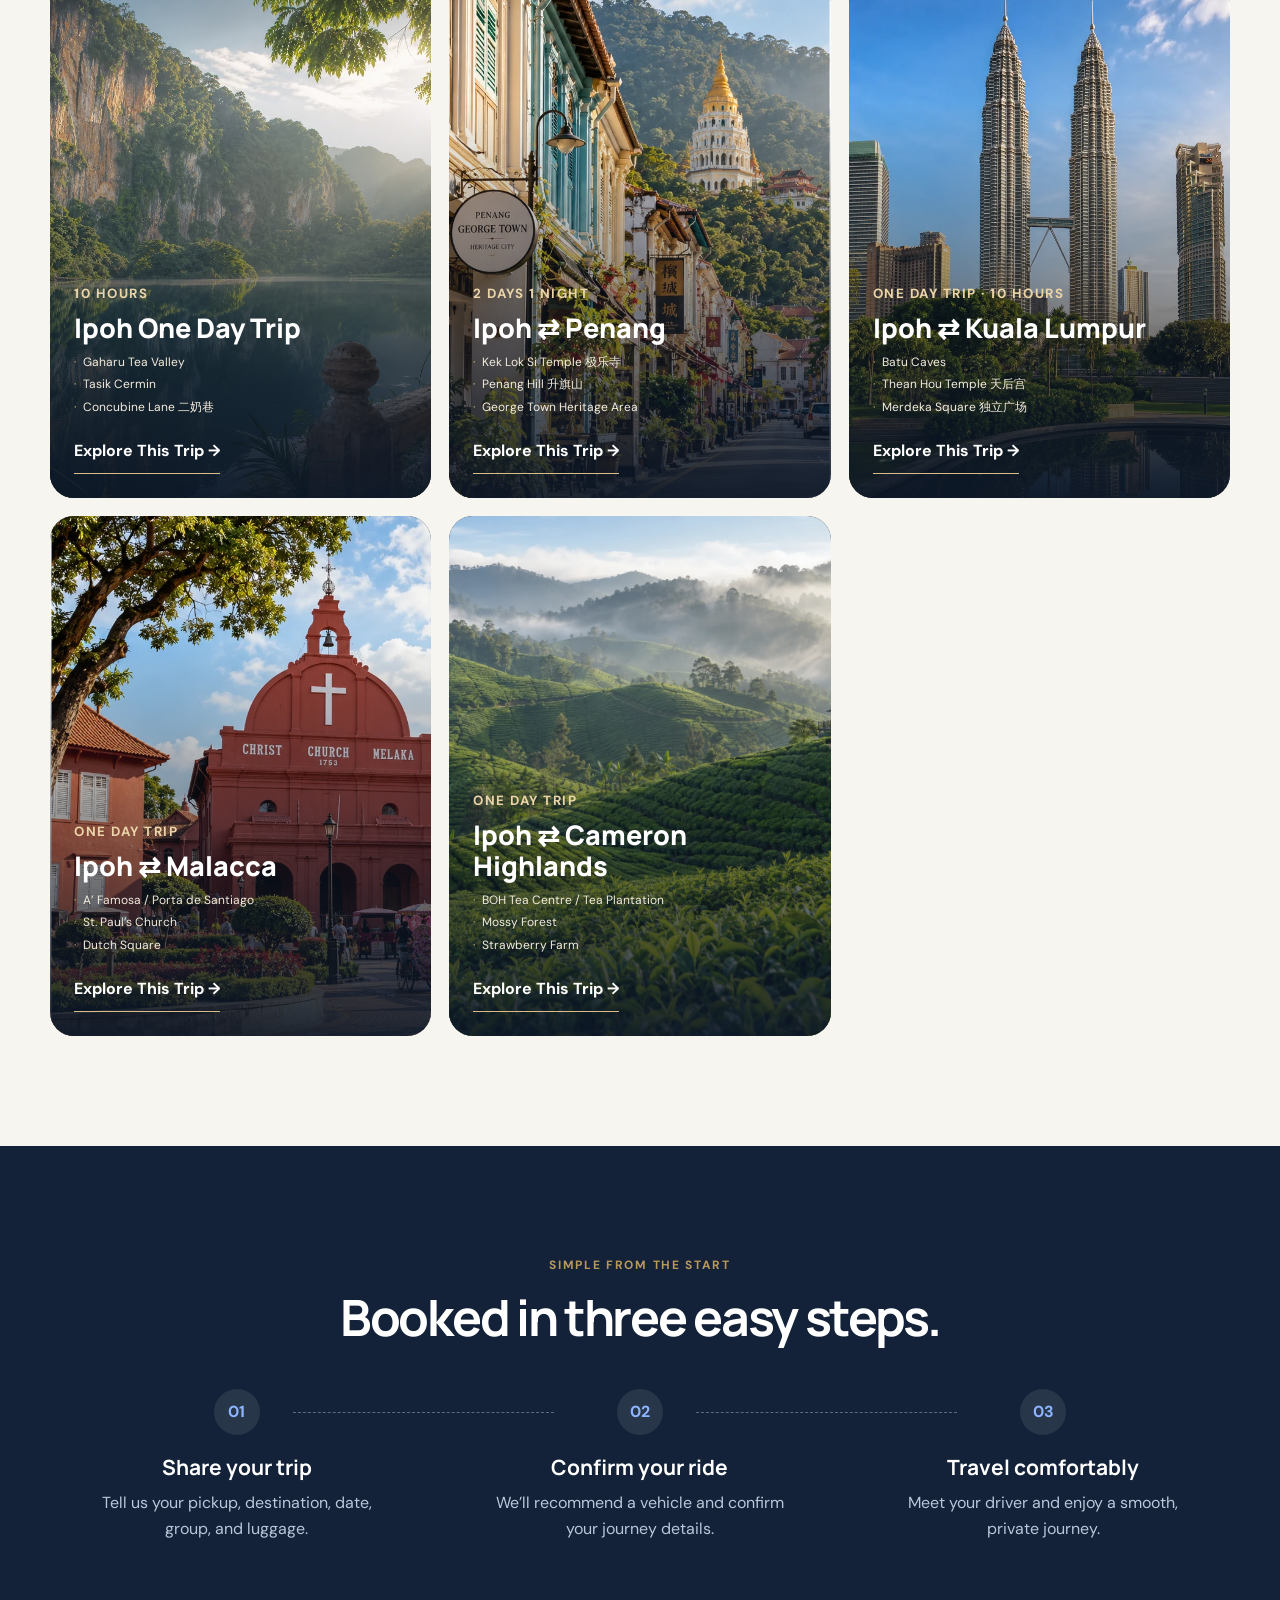
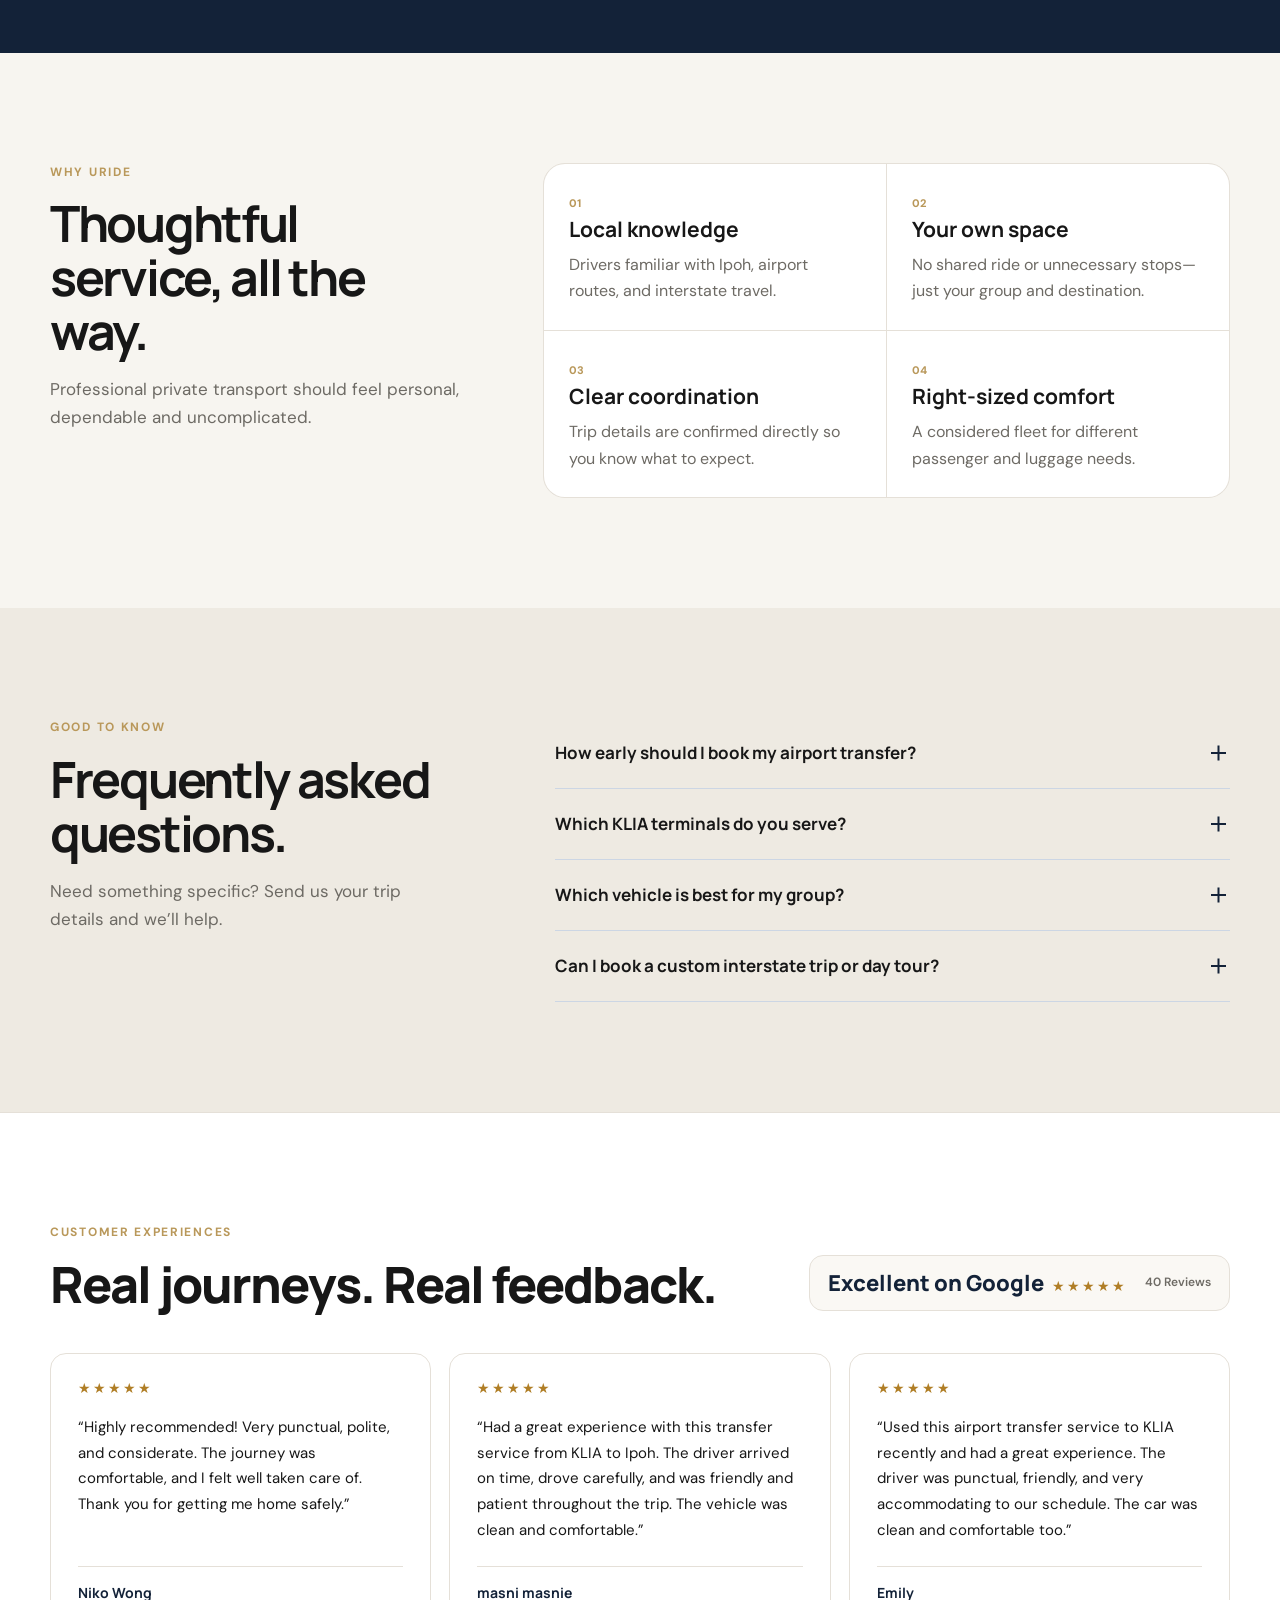
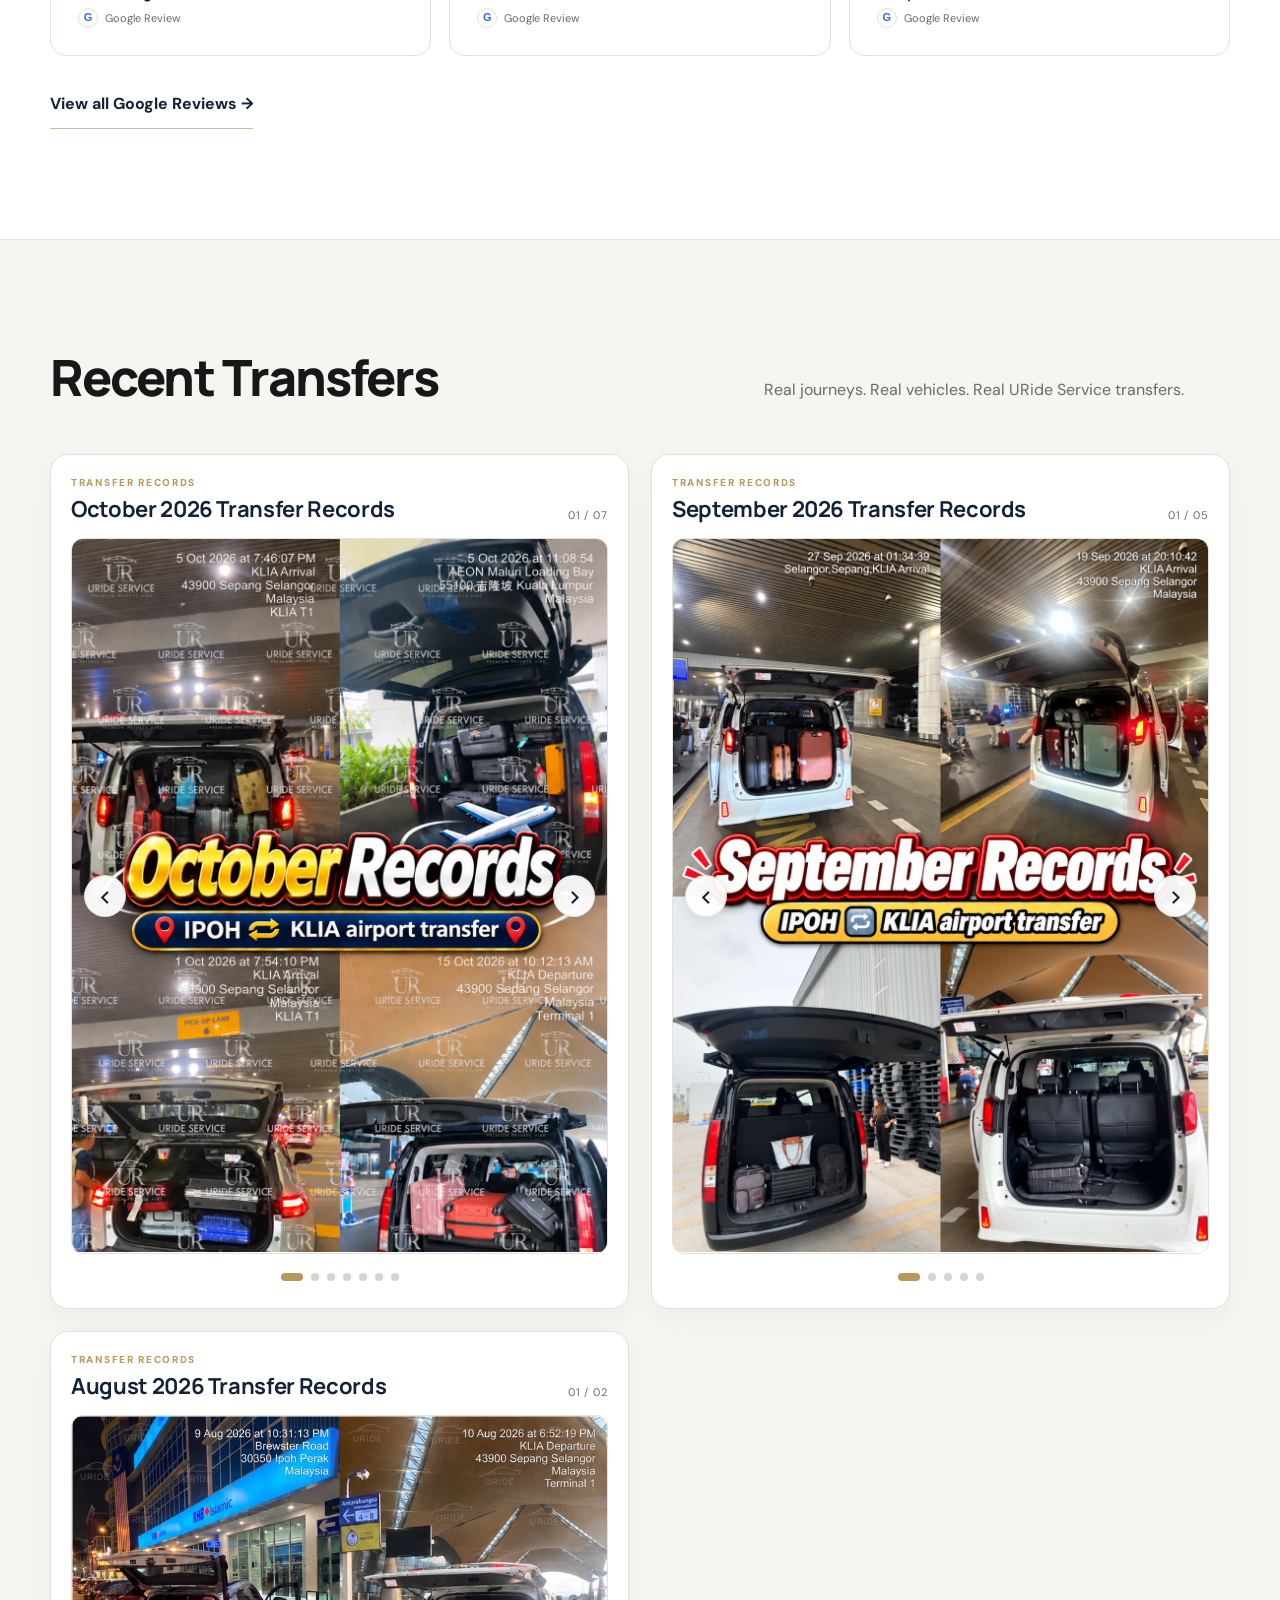
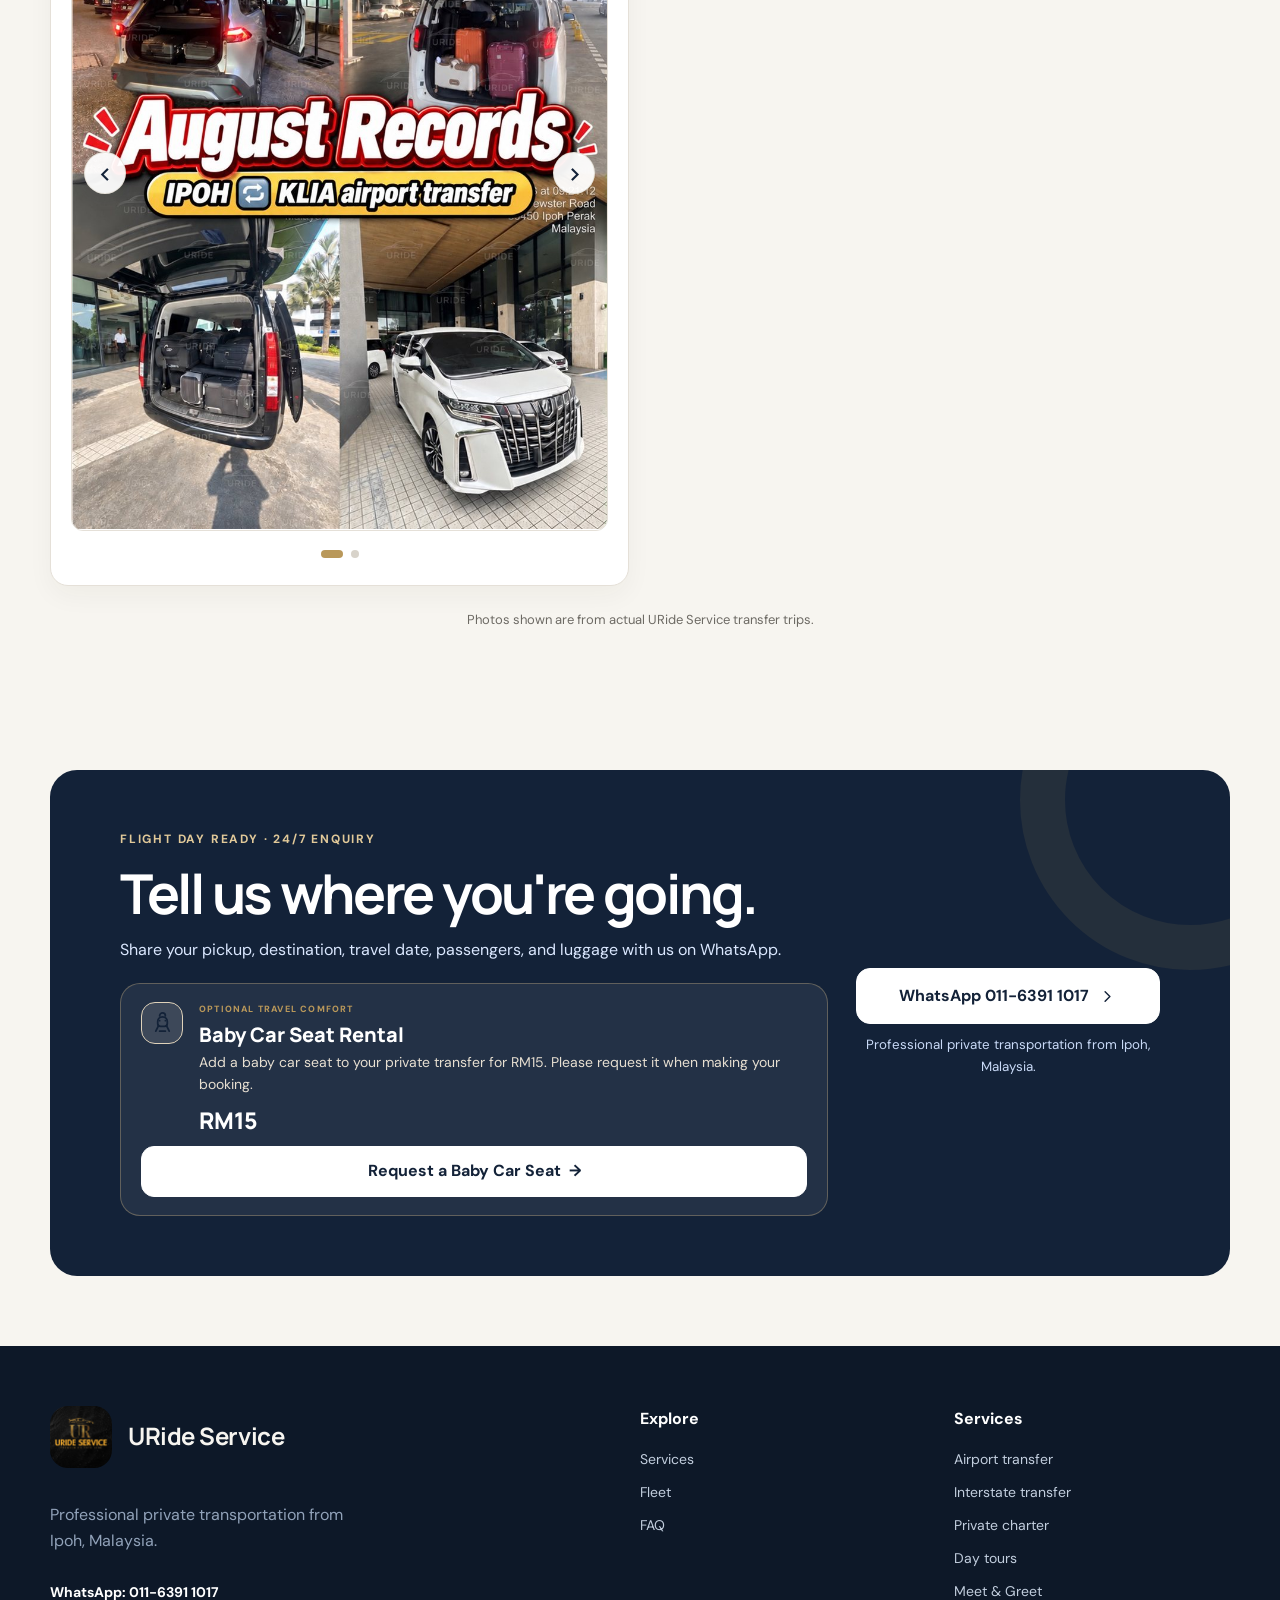
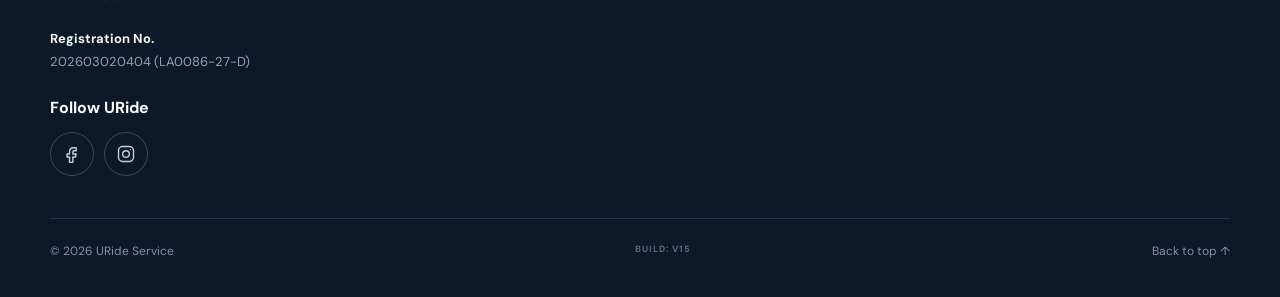
==== commit ad6be634: "Add automatic Google Reviews updater" ====
--- a/index.html
+++ b/index.html
@@ -11,8 +11,8 @@
   <link href="https://fonts.googleapis.com/css2?family=DM+Sans:wght@400;500;600;700&family=Manrope:wght@600;700;800&display=swap" rel="stylesheet">
   <link rel="stylesheet" href="styles.css?v=20261104-fleet-mobile-swipe">
   <script defer src="data.js?v=20261104-october-transfers"></script>
-  <script defer src="i18n.js?v=20261104-fleet-mobile-swipe"></script>
-  <script defer src="script.js?v=20261002-cameron"></script>
+  <script defer src="i18n.js?v=20261105-google-reviews-label"></script>
+  <script defer src="script.js?v=20261105-google-reviews-label"></script>
   <script defer src="recent-transfers.js?v=20261104-october-transfers"></script>
 </head>
 <body>
@@ -152,9 +152,9 @@
             <p class="eyebrow">CUSTOMER EXPERIENCES</p>
             <h2 id="customer-reviews-title">Real journeys. Real feedback.</h2>
           </div>
-          <div class="reviews-trust-summary" aria-label="5.0 out of 5 stars on Google, based on 40+ reviews">
-            <div><strong>5.0</strong><span class="review-stars" role="img" aria-label="5 out of 5 stars">★★★★★</span><span>on Google</span></div>
-            <small>40+ Reviews</small>
+          <div class="reviews-trust-summary" data-google-reviews aria-label="Excellent on Google, 40+ Reviews">
+            <div><strong data-google-review-label>Excellent on Google</strong><span class="review-stars" aria-hidden="true">★★★★★</span></div>
+            <small data-google-review-count>40+ Reviews</small>
           </div>
         </div>
 
